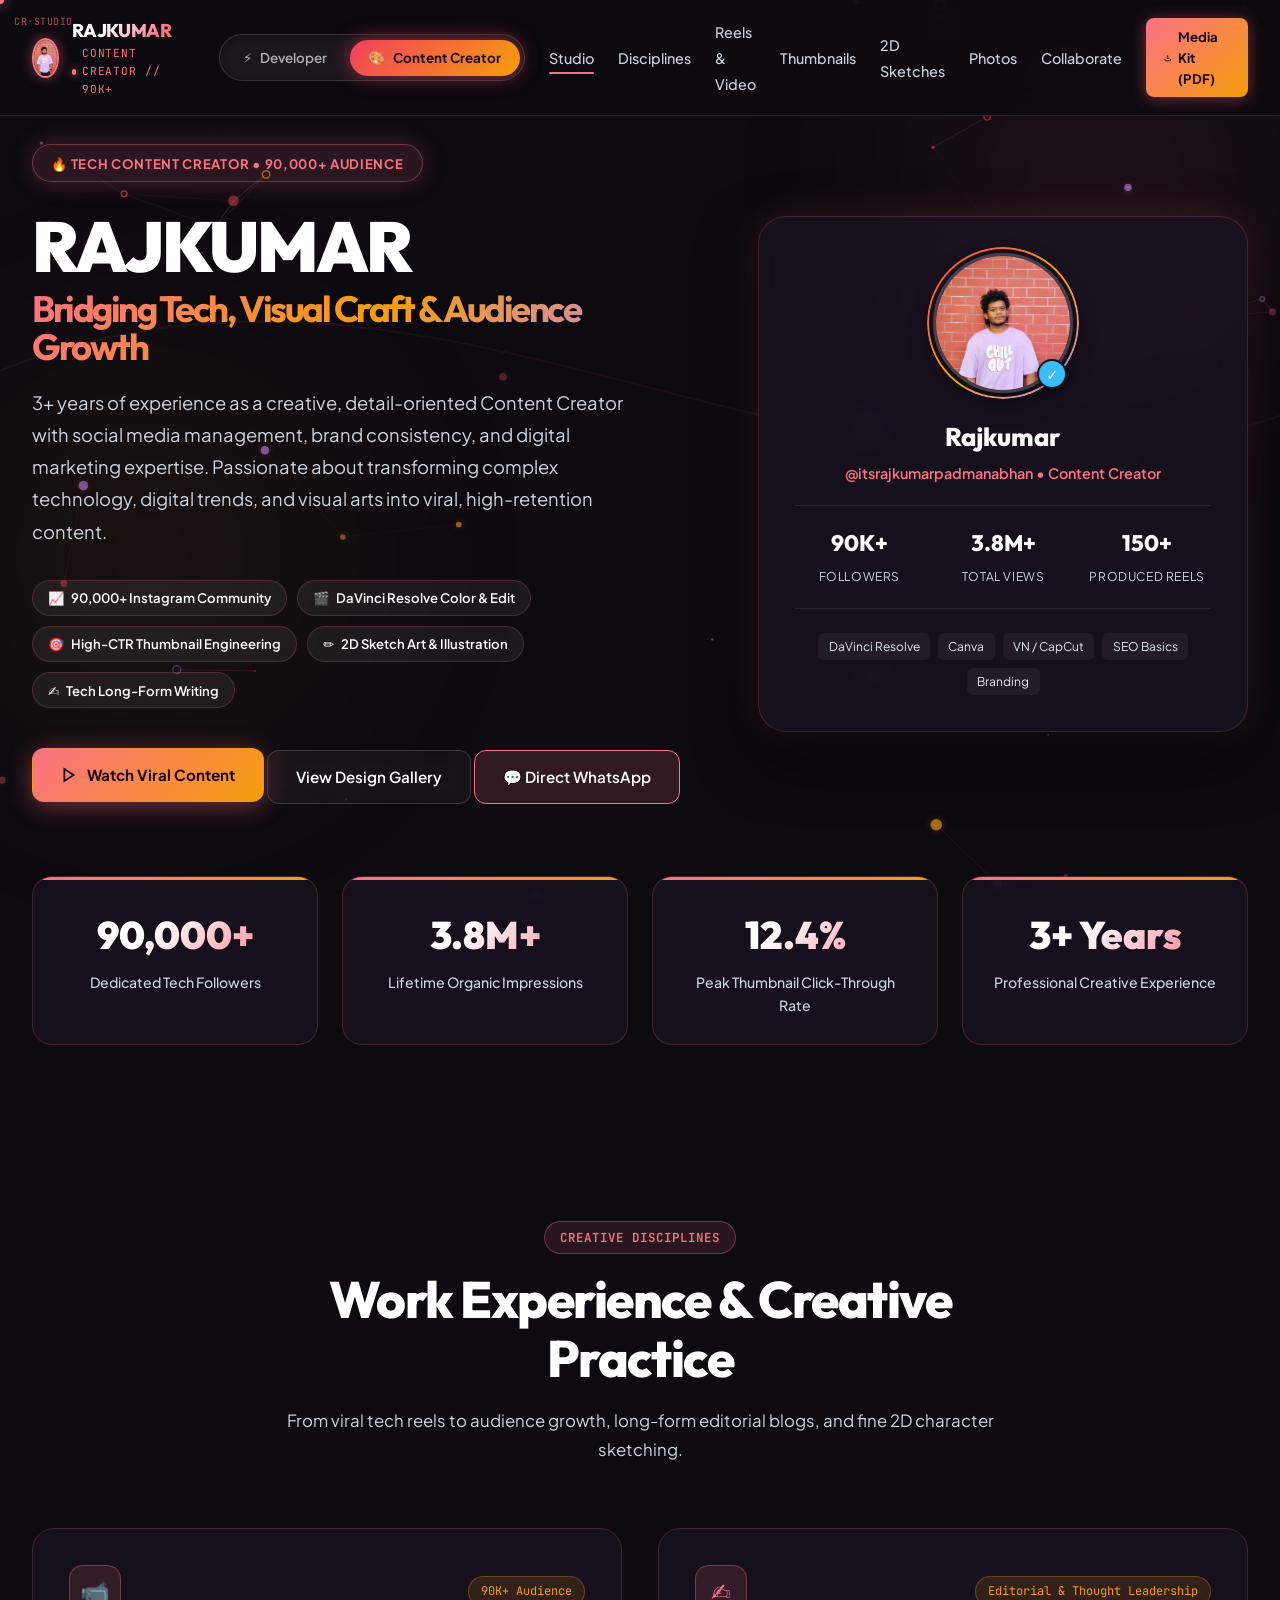
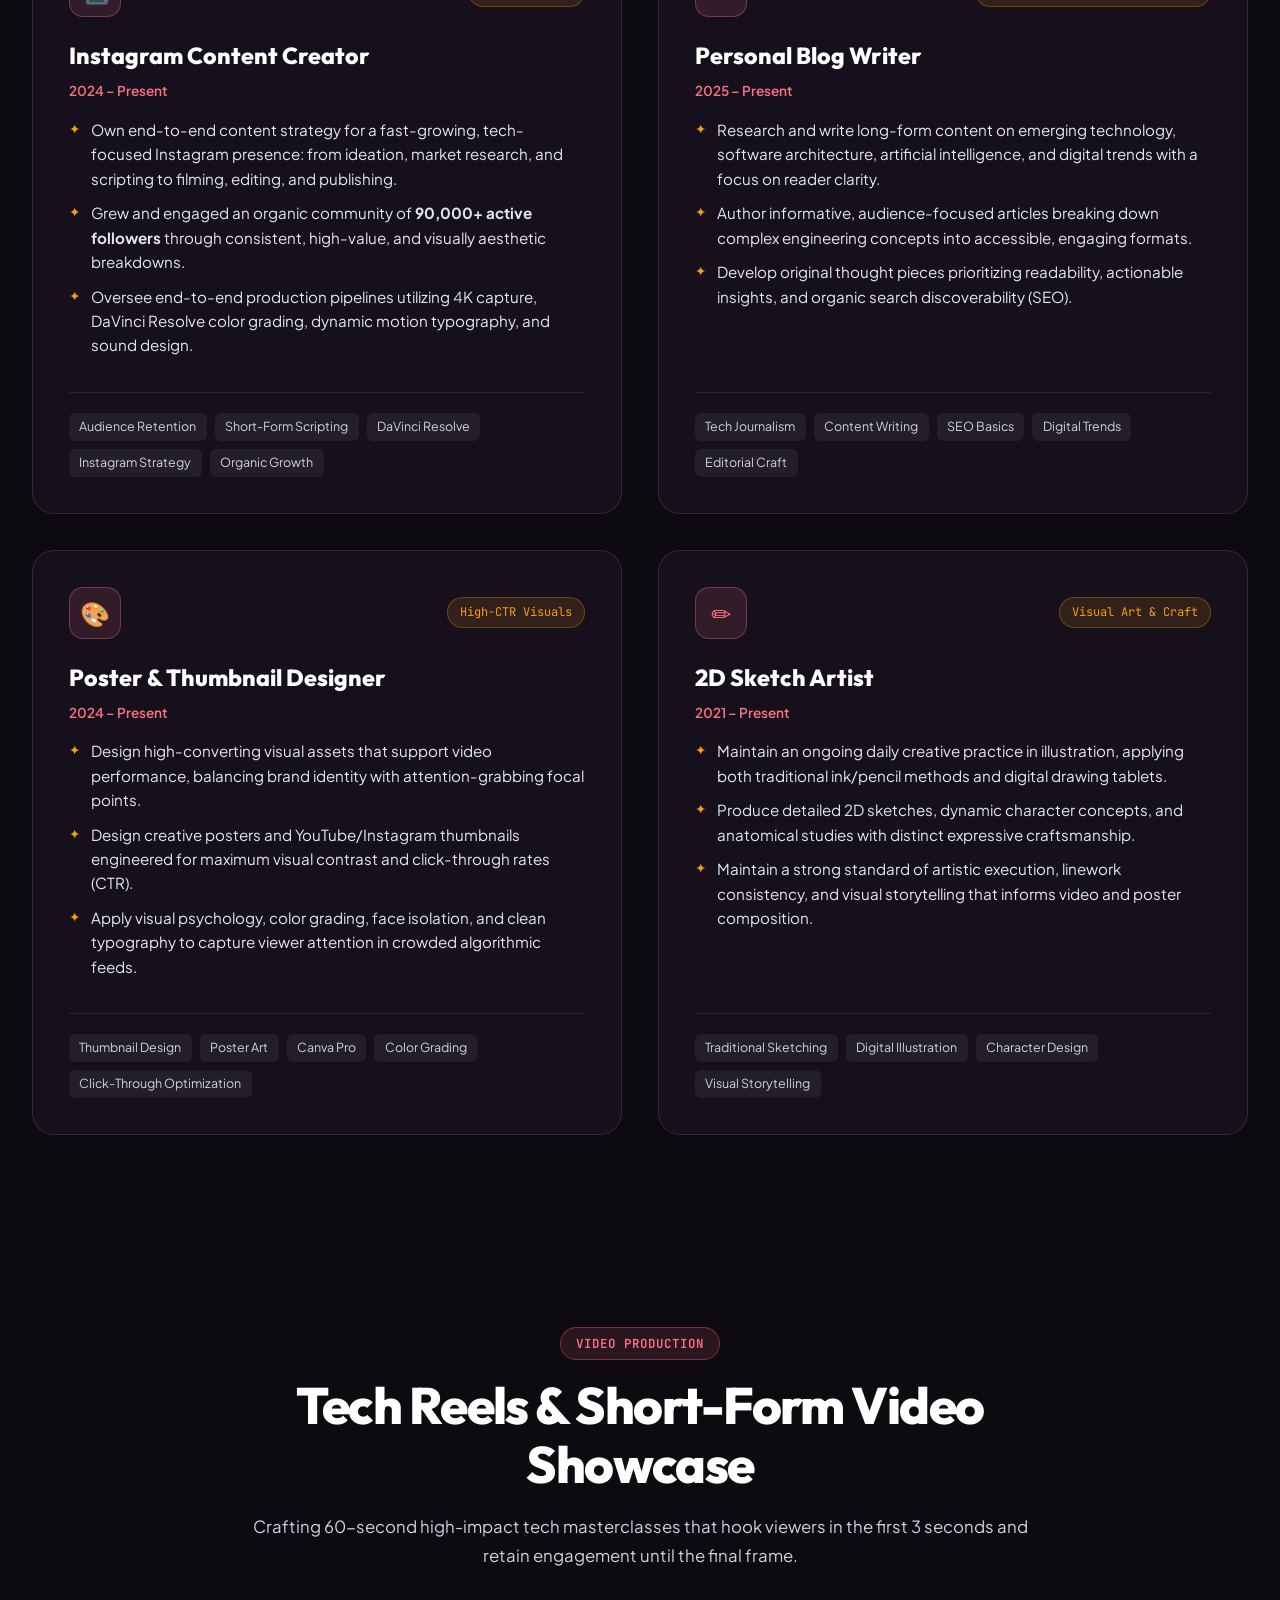
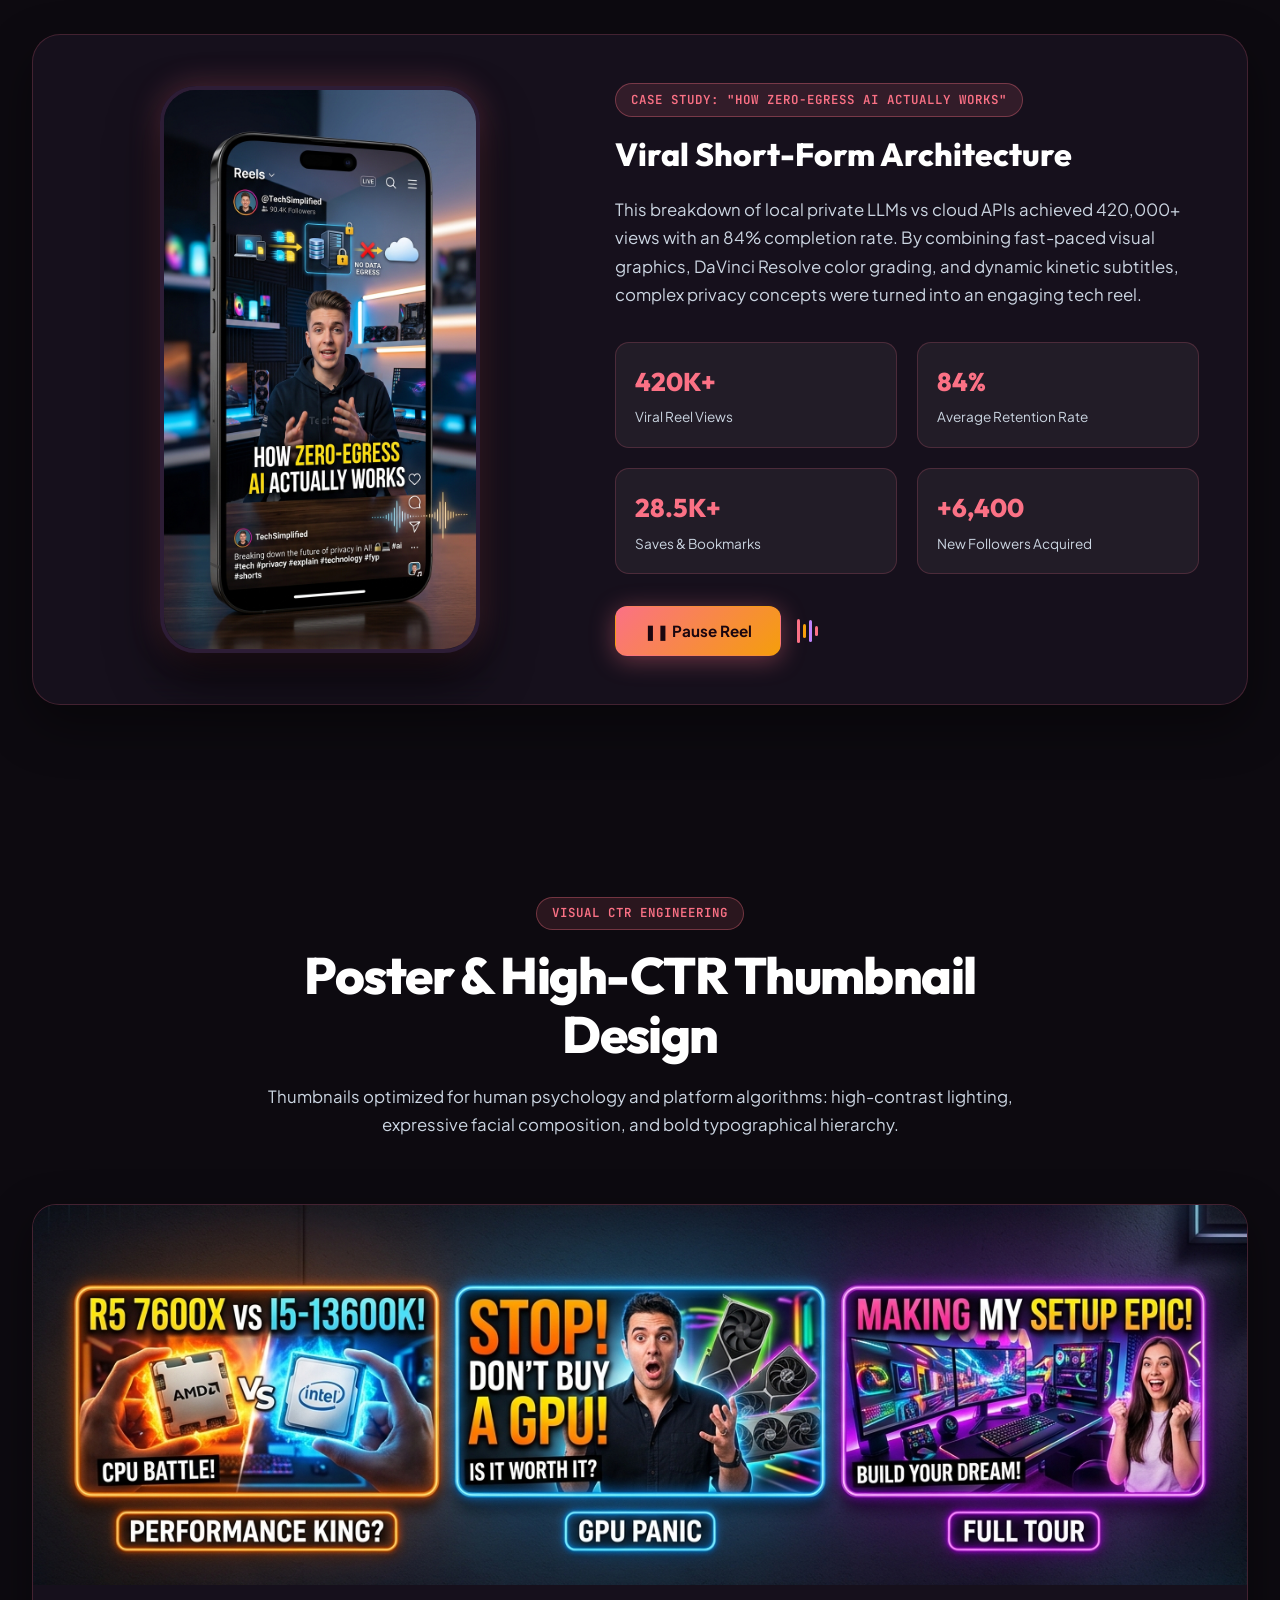
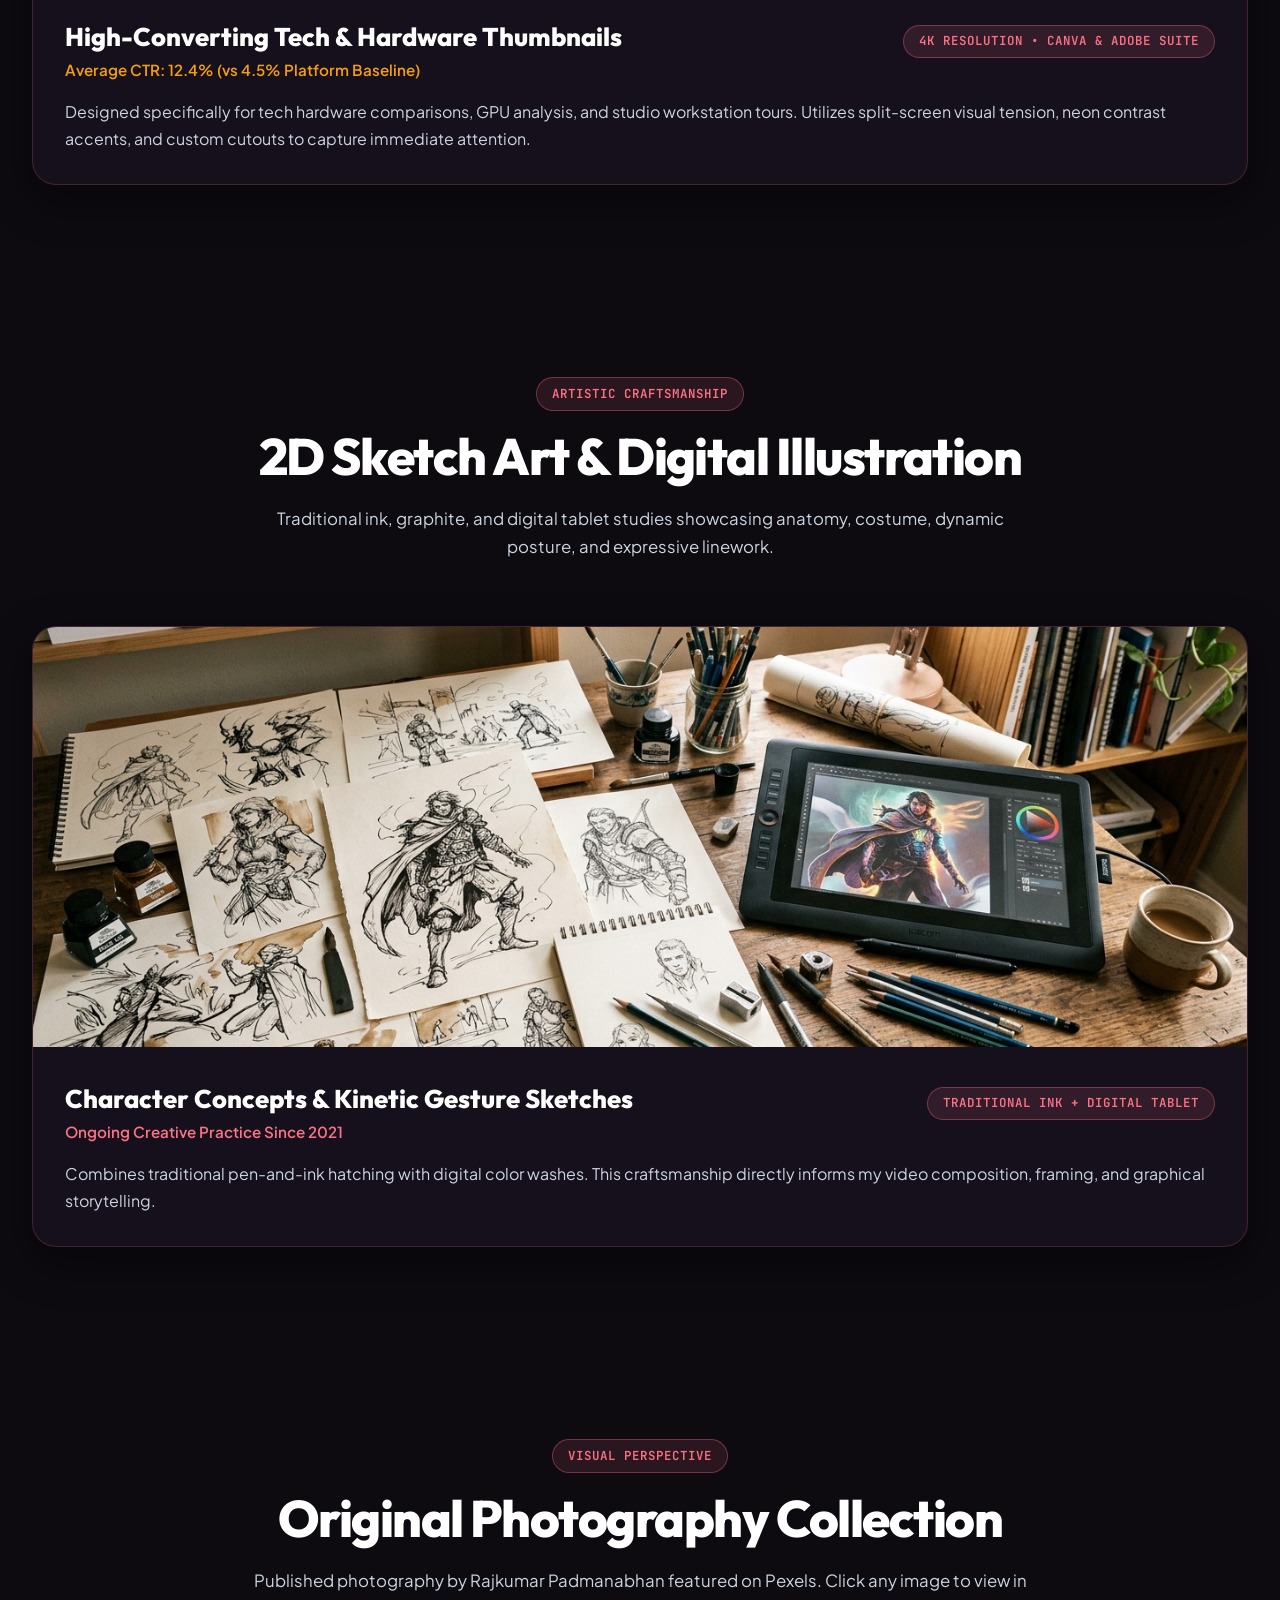
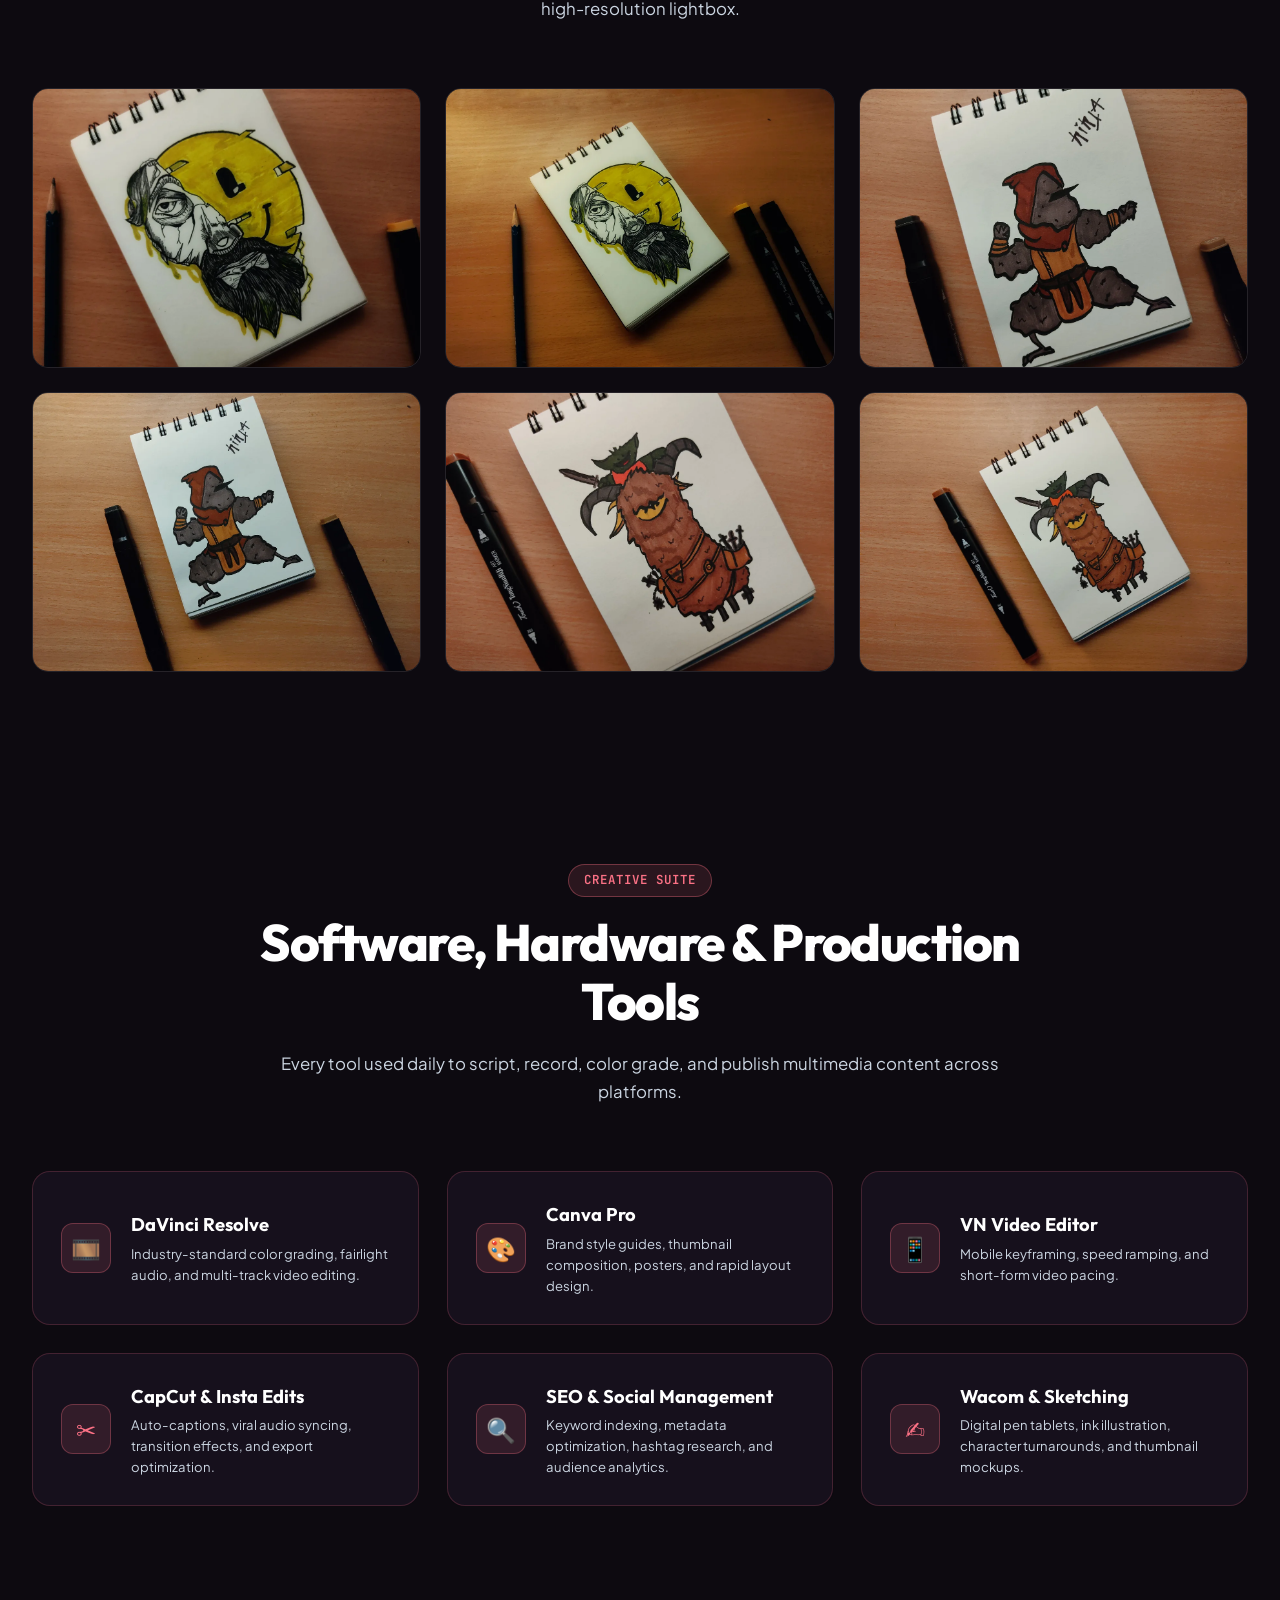
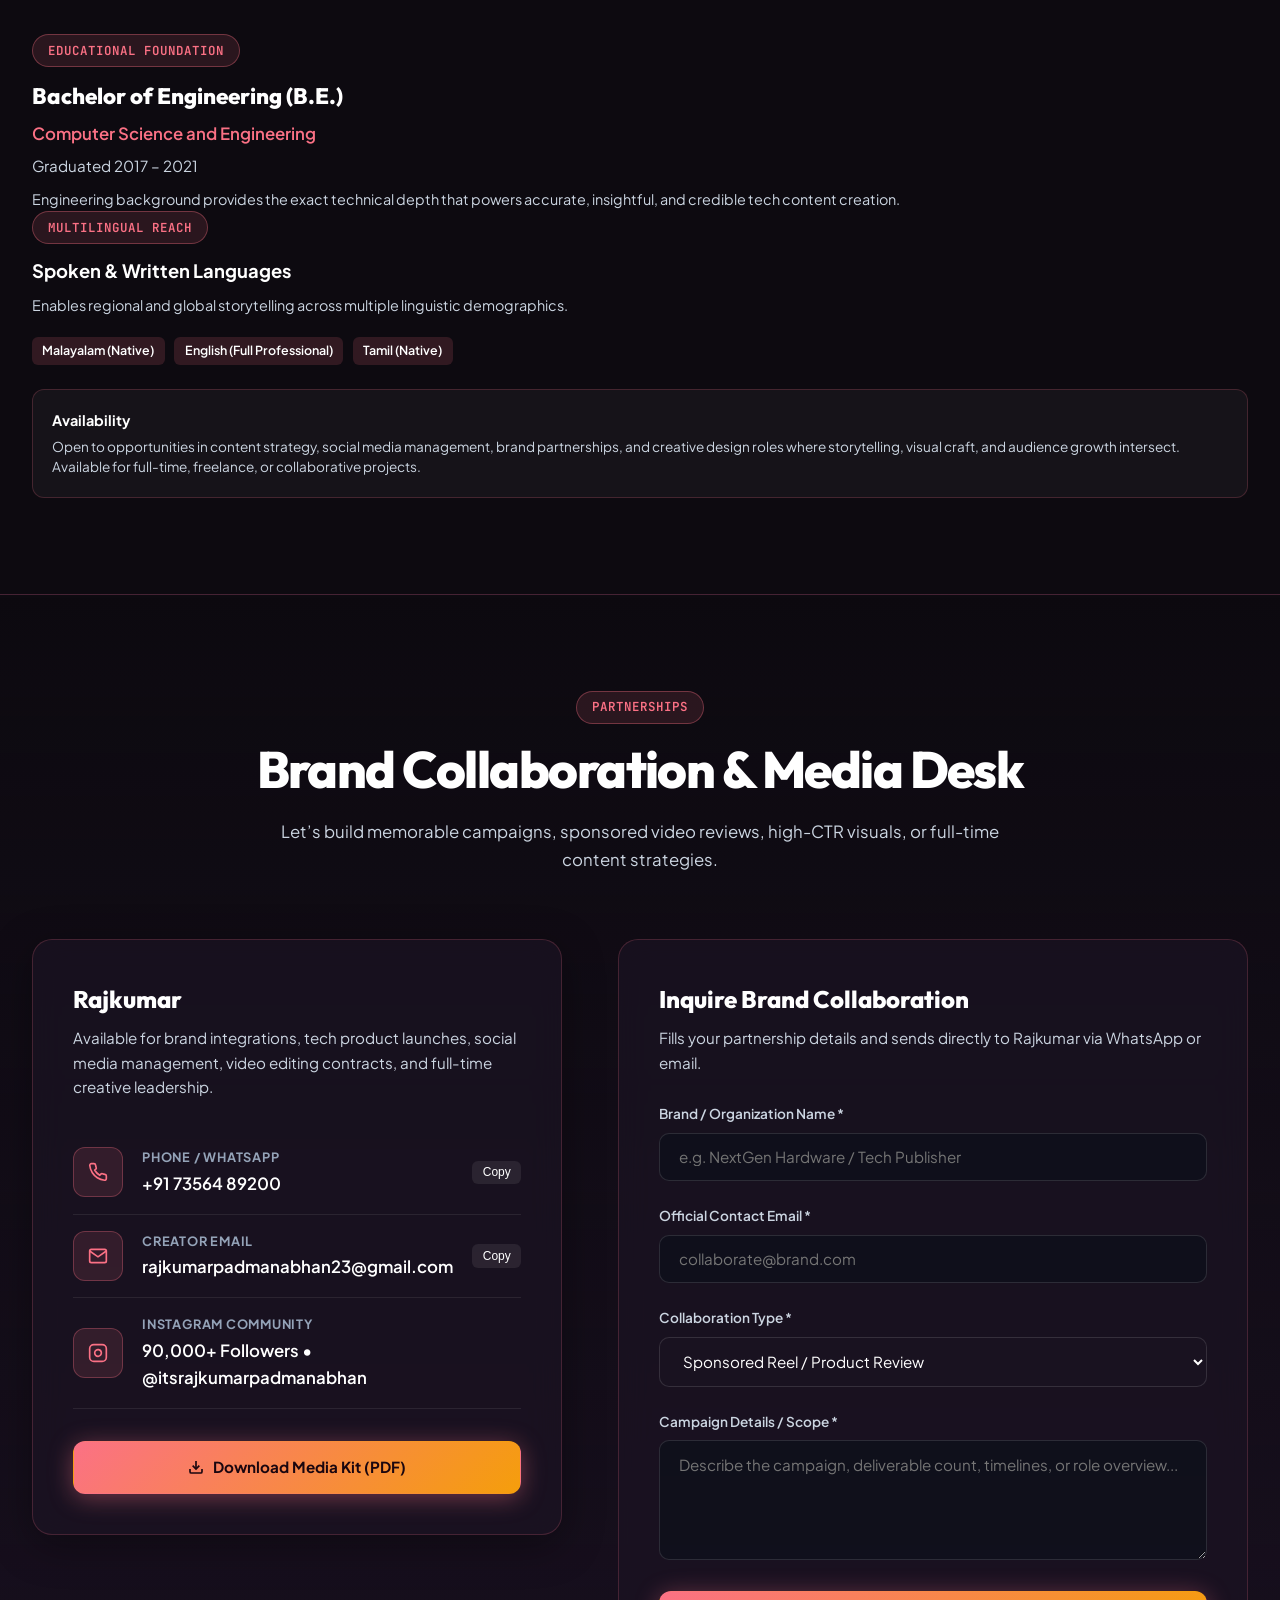
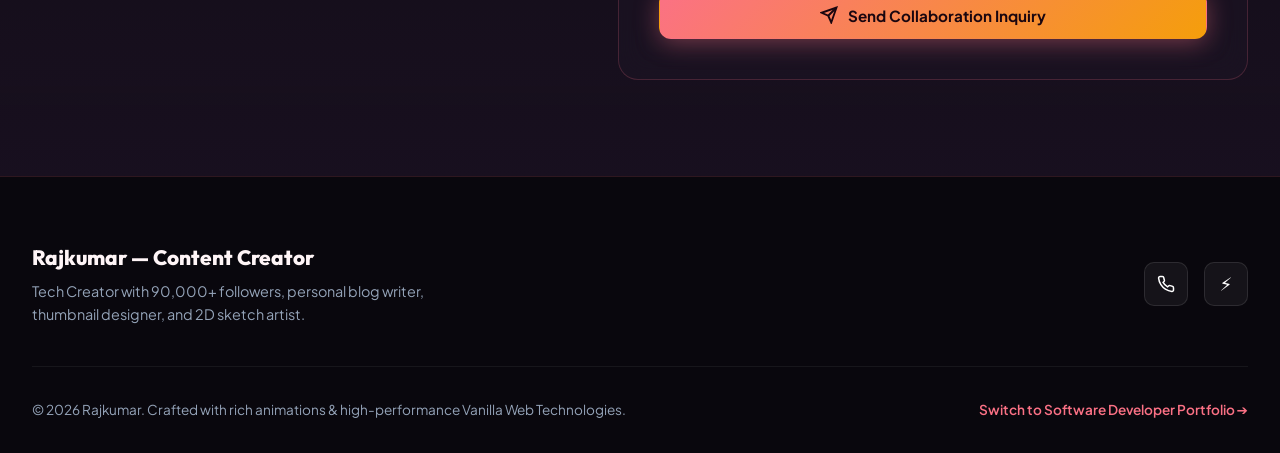
==== creator.html @ 2a5aac8f "feat: complete interactive dual-persona portfolio website for Rajkumar (Software Developer & Content" ====
<!DOCTYPE html>
<html lang="en">
<head>
  <meta charset="UTF-8" />
  <meta name="viewport" content="width=device-width, initial-scale=1.0" />
  <title>Rajkumar — Content Creator | Tech Storytelling, 90K+ Instagram & Visual Design</title>
  <meta name="description" content="Portfolio of Rajkumar — 90,000+ Tech Instagram Creator, Personal Blog Writer, Poster & High-CTR Thumbnail Designer, and 2D Sketch Artist. DaVinci Resolve video editor." />
  <meta name="theme-color" content="#0d0a10" />

  <!-- Preconnect to Google Fonts -->
  <link rel="preconnect" href="https://fonts.googleapis.com" />
  <link rel="preconnect" href="https://fonts.gstatic.com" crossorigin />

  <!-- Stylesheets -->
  <link rel="stylesheet" href="css/common.css" />
  <link rel="stylesheet" href="css/creator.css" />
</head>
<body class="creator-theme">

  <!-- Interconnected Fluid Spline Universe Canvas -->
  <div class="canvas-bg-container">
    <canvas id="creator-fluid-canvas"></canvas>
  </div>
  <div class="ambient-glow ambient-glow-1"></div>
  <div class="ambient-glow ambient-glow-2"></div>

  <!-- Custom Pointer (Fluid Aperture & Pastel Particle Trail) -->
  <div class="custom-cursor-dot"></div>
  <div class="custom-cursor-follower"></div>
  <div class="custom-cursor-crosshair">CR·STUDIO</div>

  <!-- Global Top Navigation -->
  <header class="site-nav">
    <div class="nav-container">
      <a href="index.html" class="nav-brand" title="Return to Portal">
        <div class="brand-avatar">
          <img src="assets/images/rajkumar_avatar.jpg" alt="Rajkumar Content Creator" />
        </div>
        <div class="brand-info">
          <span class="brand-name">RAJKUMAR</span>
          <span class="brand-tag">CONTENT CREATOR // 90K+</span>
        </div>
      </a>

      <!-- Persona Switcher -->
      <nav class="persona-switcher" aria-label="Switch Persona">
        <a href="developer.html" class="persona-btn dev-btn" title="Switch to Software Developer Portfolio">
          <span>⚡</span> <span>Developer</span>
        </a>
        <a href="creator.html" class="persona-btn active creator-btn" title="Currently viewing Content Creator">
          <span>🎨</span> <span>Content Creator</span>
        </a>
      </nav>

      <!-- Nav Links -->
      <ul class="nav-menu">
        <li><a href="#hero" class="nav-link active">Studio</a></li>
        <li><a href="#experience" class="nav-link">Disciplines</a></li>
        <li><a href="#reels" class="nav-link">Reels & Video</a></li>
        <li><a href="#thumbnails" class="nav-link">Thumbnails</a></li>
        <li><a href="#art" class="nav-link">2D Sketches</a></li>
        <li><a href="#photography" class="nav-link">Photos</a></li>
        <li><a href="#contact" class="nav-link">Collaborate</a></li>
      </ul>

      <!-- Nav Actions -->
      <div class="nav-actions">
        <a href="assets/resumes/Rajkumar_Content Creator.pdf" download="Rajkumar_Content_Creator_CV.pdf" class="btn-nav-cta" target="_blank">
          <svg width="14" height="14" viewBox="0 0 24 24" fill="none" stroke="currentColor" stroke-width="2.5"><path d="M21 15v4a2 2 0 0 1-2 2H5a2 2 0 0 1-2-2v-4"/><polyline points="7 10 12 15 17 10"/><line x1="12" y1="15" x2="12" y2="3"/></svg>
          <span>Media Kit (PDF)</span>
        </a>
      </div>
    </div>
  </header>

  <main>
    <!-- CREATOR HERO SECTION -->
    <section class="creator-hero" id="hero">
      <div class="creator-hero-grid">
        <div class="creator-hero-content">
          <div class="creator-status-badge">
            <span>🔥 TECH CONTENT CREATOR • 90,000+ AUDIENCE</span>
          </div>

          <h1>
            RAJKUMAR
            <span class="gradient-text">Bridging Tech, Visual Craft & Audience Growth</span>
          </h1>

          <p class="creator-lead">
            3+ years of experience as a creative, detail-oriented Content Creator with social media management, brand consistency, and digital marketing expertise. Passionate about transforming complex technology, digital trends, and visual arts into viral, high-retention content.
          </p>

          <div class="creator-pill-group">
            <span class="creator-pill"><span>📈</span> 90,000+ Instagram Community</span>
            <span class="creator-pill"><span>🎬</span> DaVinci Resolve Color & Edit</span>
            <span class="creator-pill"><span>🎯</span> High-CTR Thumbnail Engineering</span>
            <span class="creator-pill"><span>✏️</span> 2D Sketch Art & Illustration</span>
            <span class="creator-pill"><span>✍️</span> Tech Long-Form Writing</span>
          </div>

          <div class="dev-hero-cta">
            <a href="#reels" class="btn btn-primary">
              <svg width="16" height="16" viewBox="0 0 24 24" fill="none" stroke="currentColor" stroke-width="2.5"><polygon points="5 3 19 12 5 21 5 3"/></svg>
              <span>Watch Viral Content</span>
            </a>
            <a href="#thumbnails" class="btn btn-outline">
              <span>View Design Gallery</span>
            </a>
            <a href="https://wa.me/917356489200?text=Hi%20Rajkumar,%20I%20reviewed%20your%20Content%20Creator%20portfolio%20and%20would%20love%20to%20discuss%20a%20collaboration." target="_blank" class="btn" style="background:rgba(251,113,133,0.15); border:1px solid var(--creator-primary); color:#fff;">
              <span>💬 Direct WhatsApp</span>
            </a>
          </div>
        </div>

        <!-- Creator Profile Studio Card -->
        <div class="creator-studio-card">
          <div class="profile-avatar-frame">
            <div class="avatar-story-ring"></div>
            <img src="assets/images/rajkumar_avatar.jpg" alt="Rajkumar" class="profile-avatar-img" />
            <div class="verified-badge" title="Verified Tech Creator">✓</div>
          </div>

          <h3 class="creator-studio-name">Rajkumar</h3>
          <p class="creator-handle">@itsrajkumarpadmanabhan • Content Creator</p>

          <div class="studio-stats-row">
            <div class="studio-stat-col">
              <h3>90K+</h3>
              <span>Followers</span>
            </div>
            <div class="studio-stat-col">
              <h3>3.8M+</h3>
              <span>Total Views</span>
            </div>
            <div class="studio-stat-col">
              <h3>150+</h3>
              <span>Produced Reels</span>
            </div>
          </div>

          <div class="studio-tags-row">
            <span class="studio-badge">DaVinci Resolve</span>
            <span class="studio-badge">Canva</span>
            <span class="studio-badge">VN / CapCut</span>
            <span class="studio-badge">SEO Basics</span>
            <span class="studio-badge">Branding</span>
          </div>
        </div>
      </div>
    </section>

    <!-- CREATOR AUDIENCE METRICS STRIP -->
    <div class="creator-metrics-strip">
      <div class="creator-metric-box">
        <div class="creator-metric-num">90,000+</div>
        <div class="creator-metric-sub">Dedicated Tech Followers</div>
      </div>
      <div class="creator-metric-box">
        <div class="creator-metric-num">3.8M+</div>
        <div class="creator-metric-sub">Lifetime Organic Impressions</div>
      </div>
      <div class="creator-metric-box">
        <div class="creator-metric-num">12.4%</div>
        <div class="creator-metric-sub">Peak Thumbnail Click-Through Rate</div>
      </div>
      <div class="creator-metric-box">
        <div class="creator-metric-num">3+ Years</div>
        <div class="creator-metric-sub">Professional Creative Experience</div>
      </div>
    </div>

    <!-- 4 CREATIVE PILLARS & WORK EXPERIENCE -->
    <section class="section-container" id="experience">
      <div class="section-header">
        <span class="section-badge">Creative Disciplines</span>
        <h2 class="section-title">Work Experience & Creative Practice</h2>
        <p class="section-subtitle">
          From viral tech reels to audience growth, long-form editorial blogs, and fine 2D character sketching.
        </p>
      </div>

      <div class="creator-pillars-grid">

        <!-- Pillar 1: Instagram Content Creator -->
        <div class="pillar-card">
          <div class="pillar-header">
            <div class="pillar-icon">📹</div>
            <span class="pillar-badge">90K+ Audience</span>
          </div>
          <h3 class="pillar-title">Instagram Content Creator</h3>
          <p class="pillar-date">2024 – Present</p>
          <ul class="pillar-desc-list">
            <li>Own end-to-end content strategy for a fast-growing, tech-focused Instagram presence: from ideation, market research, and scripting to filming, editing, and publishing.</li>
            <li>Grew and engaged an organic community of <strong>90,000+ active followers</strong> through consistent, high-value, and visually aesthetic breakdowns.</li>
            <li>Oversee end-to-end production pipelines utilizing 4K capture, DaVinci Resolve color grading, dynamic motion typography, and sound design.</li>
          </ul>
          <div class="pillar-tags">
            <span class="pillar-tag">Audience Retention</span>
            <span class="pillar-tag">Short-Form Scripting</span>
            <span class="pillar-tag">DaVinci Resolve</span>
            <span class="pillar-tag">Instagram Strategy</span>
            <span class="pillar-tag">Organic Growth</span>
          </div>
        </div>

        <!-- Pillar 2: Personal Blog Writer -->
        <div class="pillar-card">
          <div class="pillar-header">
            <div class="pillar-icon">✍️</div>
            <span class="pillar-badge">Editorial & Thought Leadership</span>
          </div>
          <h3 class="pillar-title">Personal Blog Writer</h3>
          <p class="pillar-date">2025 – Present</p>
          <ul class="pillar-desc-list">
            <li>Research and write long-form content on emerging technology, software architecture, artificial intelligence, and digital trends with a focus on reader clarity.</li>
            <li>Author informative, audience-focused articles breaking down complex engineering concepts into accessible, engaging formats.</li>
            <li>Develop original thought pieces prioritizing readability, actionable insights, and organic search discoverability (SEO).</li>
          </ul>
          <div class="pillar-tags">
            <span class="pillar-tag">Tech Journalism</span>
            <span class="pillar-tag">Content Writing</span>
            <span class="pillar-tag">SEO Basics</span>
            <span class="pillar-tag">Digital Trends</span>
            <span class="pillar-tag">Editorial Craft</span>
          </div>
        </div>

        <!-- Pillar 3: Poster & Thumbnail Designer -->
        <div class="pillar-card">
          <div class="pillar-header">
            <div class="pillar-icon">🎨</div>
            <span class="pillar-badge">High-CTR Visuals</span>
          </div>
          <h3 class="pillar-title">Poster & Thumbnail Designer</h3>
          <p class="pillar-date">2024 – Present</p>
          <ul class="pillar-desc-list">
            <li>Design high-converting visual assets that support video performance, balancing brand identity with attention-grabbing focal points.</li>
            <li>Design creative posters and YouTube/Instagram thumbnails engineered for maximum visual contrast and click-through rates (CTR).</li>
            <li>Apply visual psychology, color grading, face isolation, and clean typography to capture viewer attention in crowded algorithmic feeds.</li>
          </ul>
          <div class="pillar-tags">
            <span class="pillar-tag">Thumbnail Design</span>
            <span class="pillar-tag">Poster Art</span>
            <span class="pillar-tag">Canva Pro</span>
            <span class="pillar-tag">Color Grading</span>
            <span class="pillar-tag">Click-Through Optimization</span>
          </div>
        </div>

        <!-- Pillar 4: 2D Sketch Artist -->
        <div class="pillar-card">
          <div class="pillar-header">
            <div class="pillar-icon">✏️</div>
            <span class="pillar-badge">Visual Art & Craft</span>
          </div>
          <h3 class="pillar-title">2D Sketch Artist</h3>
          <p class="pillar-date">2021 – Present</p>
          <ul class="pillar-desc-list">
            <li>Maintain an ongoing daily creative practice in illustration, applying both traditional ink/pencil methods and digital drawing tablets.</li>
            <li>Produce detailed 2D sketches, dynamic character concepts, and anatomical studies with distinct expressive craftsmanship.</li>
            <li>Maintain a strong standard of artistic execution, linework consistency, and visual storytelling that informs video and poster composition.</li>
          </ul>
          <div class="pillar-tags">
            <span class="pillar-tag">Traditional Sketching</span>
            <span class="pillar-tag">Digital Illustration</span>
            <span class="pillar-tag">Character Design</span>
            <span class="pillar-tag">Visual Storytelling</span>
          </div>
        </div>

      </div>
    </section>

    <!-- SHOWCASE 1: VIRAL TECH REELS & VIDEO PRODUCTION -->
    <section class="section-container" id="reels">
      <div class="section-header">
        <span class="section-badge">Video Production</span>
        <h2 class="section-title">Tech Reels & Short-Form Video Showcase</h2>
        <p class="section-subtitle">
          Crafting 60-second high-impact tech masterclasses that hook viewers in the first 3 seconds and retain engagement until the final frame.
        </p>
      </div>

      <div class="reels-showcase-container">
        <!-- Interactive Smartphone Mockup -->
        <div class="phone-mockup-frame">
          <img src="assets/creator/creator_reel.jpg" alt="Rajkumar Tech Reel Mockup" />
        </div>

        <!-- Reel Telemetry & Performance Info -->
        <div class="reels-info-content">
          <span class="section-badge" style="margin-bottom:0.75rem;">Case Study: "How Zero-Egress AI Actually Works"</span>
          <h3>Viral Short-Form Architecture</h3>
          <p style="color:var(--creator-text-muted); line-height:1.7; font-size:1.05rem;">
            This breakdown of local private LLMs vs cloud APIs achieved 420,000+ views with an 84% completion rate. By combining fast-paced visual graphics, DaVinci Resolve color grading, and dynamic kinetic subtitles, complex privacy concepts were turned into an engaging tech reel.
          </p>

          <div class="reels-metrics-grid">
            <div class="reel-metric-pill">
              <h4>420K+</h4>
              <p>Viral Reel Views</p>
            </div>
            <div class="reel-metric-pill">
              <h4>84%</h4>
              <p>Average Retention Rate</p>
            </div>
            <div class="reel-metric-pill">
              <h4>28.5K+</h4>
              <p>Saves & Bookmarks</p>
            </div>
            <div class="reel-metric-pill">
              <h4>+6,400</h4>
              <p>New Followers Acquired</p>
            </div>
          </div>

          <div style="display:flex; gap:1rem; align-items:center;">
            <button class="btn btn-primary" id="reel-play-toggle">
              <span>❚❚ Pause Reel</span>
            </button>
            <div id="reel-sound-waves" style="display:flex; align-items:center; gap:3px; height:24px;">
              <span style="width:3px; height:100%; background:var(--creator-primary); border-radius:2px; animation:soundWave 0.8s ease-in-out infinite alternate;"></span>
              <span style="width:3px; height:60%; background:var(--creator-secondary); border-radius:2px; animation:soundWave 1.1s ease-in-out infinite alternate;"></span>
              <span style="width:3px; height:90%; background:var(--creator-purple); border-radius:2px; animation:soundWave 0.7s ease-in-out infinite alternate;"></span>
              <span style="width:3px; height:40%; background:var(--creator-primary); border-radius:2px; animation:soundWave 0.9s ease-in-out infinite alternate;"></span>
            </div>
          </div>
        </div>
      </div>
    </section>

    <!-- SHOWCASE 2: POSTER & HIGH-CTR THUMBNAIL DESIGN -->
    <section class="section-container" id="thumbnails">
      <div class="section-header">
        <span class="section-badge">Visual CTR Engineering</span>
        <h2 class="section-title">Poster & High-CTR Thumbnail Design</h2>
        <p class="section-subtitle">
          Thumbnails optimized for human psychology and platform algorithms: high-contrast lighting, expressive facial composition, and bold typographical hierarchy.
        </p>
      </div>

      <div class="thumb-gallery-card">
        <div class="thumb-image-wrap">
          <img src="assets/creator/thumbnail_showcase.jpg" alt="YouTube & Tech Thumbnail Design Suite" />
        </div>
        <div class="thumb-info">
          <div style="display:flex; justify-content:space-between; align-items:center; flex-wrap:wrap; gap:1rem; margin-bottom:1rem;">
            <div>
              <h3 style="font-family:var(--font-heading); font-size:1.6rem; color:#fff; font-weight:800;">
                High-Converting Tech & Hardware Thumbnails
              </h3>
              <p style="color:var(--creator-secondary); font-weight:600; font-size:0.95rem;">
                Average CTR: 12.4% (vs 4.5% Platform Baseline)
              </p>
            </div>
            <span class="section-badge">4K Resolution • Canva & Adobe Suite</span>
          </div>
          <p style="color:var(--creator-text-muted); line-height:1.7;">
            Designed specifically for tech hardware comparisons, GPU analysis, and studio workstation tours. Utilizes split-screen visual tension, neon contrast accents, and custom cutouts to capture immediate attention.
          </p>
        </div>
      </div>
    </section>

    <!-- SHOWCASE 3: 2D SKETCH ART & DIGITAL ILLUSTRATION -->
    <section class="section-container" id="art">
      <div class="section-header">
        <span class="section-badge">Artistic Craftsmanship</span>
        <h2 class="section-title">2D Sketch Art & Digital Illustration</h2>
        <p class="section-subtitle">
          Traditional ink, graphite, and digital tablet studies showcasing anatomy, costume, dynamic posture, and expressive linework.
        </p>
      </div>

      <div class="art-showcase-card">
        <div class="art-image-wrap">
          <img src="assets/creator/sketch_showcase.jpg" alt="2D Sketch Art and Digital Illustration Studio Desk" />
        </div>
        <div class="thumb-info">
          <div style="display:flex; justify-content:space-between; align-items:center; flex-wrap:wrap; gap:1rem; margin-bottom:1rem;">
            <div>
              <h3 style="font-family:var(--font-heading); font-size:1.6rem; color:#fff; font-weight:800;">
                Character Concepts & Kinetic Gesture Sketches
              </h3>
              <p style="color:var(--creator-primary); font-weight:600; font-size:0.95rem;">
                Ongoing Creative Practice Since 2021
              </p>
            </div>
            <span class="section-badge">Traditional Ink + Digital Tablet</span>
          </div>
          <p style="color:var(--creator-text-muted); line-height:1.7;">
            Combines traditional pen-and-ink hatching with digital color washes. This craftsmanship directly informs my video composition, framing, and graphical storytelling.
          </p>
        </div>
      </div>
    </section>

    <!-- SHOWCASE 4: ORIGINAL PHOTOGRAPHY COLLECTION (PEXELS PORTFOLIO) -->
    <section class="section-container" id="photography">
      <div class="section-header">
        <span class="section-badge">Visual Perspective</span>
        <h2 class="section-title">Original Photography Collection</h2>
        <p class="section-subtitle">
          Published photography by Rajkumar Padmanabhan featured on Pexels. Click any image to view in high-resolution lightbox.
        </p>
      </div>

      <div class="photo-masonry">
        <div class="photo-item">
          <img src="assets/creator/optimized/pexels-r-rajkumar-padmanabhan-1342414039-27162808.webp" alt="Rajkumar Padmanabhan Photography #1" loading="lazy" />
          <div class="photo-overlay">
            <span class="photo-caption">Cinematic Atmosphere • Rajkumar P.</span>
          </div>
        </div>

        <div class="photo-item">
          <img src="assets/creator/optimized/pexels-r-rajkumar-padmanabhan-1342414039-27162810.webp" alt="Rajkumar Padmanabhan Photography #2" loading="lazy" />
          <div class="photo-overlay">
            <span class="photo-caption">Visual Geometry & Contrast • Rajkumar P.</span>
          </div>
        </div>

        <div class="photo-item">
          <img src="assets/creator/optimized/pexels-r-rajkumar-padmanabhan-1342414039-27180021.webp" alt="Rajkumar Padmanabhan Photography #3" loading="lazy" />
          <div class="photo-overlay">
            <span class="photo-caption">Natural Textures & Tone • Rajkumar P.</span>
          </div>
        </div>

        <div class="photo-item">
          <img src="assets/creator/optimized/pexels-r-rajkumar-padmanabhan-1342414039-27180022.webp" alt="Rajkumar Padmanabhan Photography #4" loading="lazy" />
          <div class="photo-overlay">
            <span class="photo-caption">Environmental Storytelling • Rajkumar P.</span>
          </div>
        </div>

        <div class="photo-item">
          <img src="assets/creator/optimized/pexels-r-rajkumar-padmanabhan-1342414039-27258899.webp" alt="Rajkumar Padmanabhan Photography #5" loading="lazy" />
          <div class="photo-overlay">
            <span class="photo-caption">Golden Hour Palette • Rajkumar P.</span>
          </div>
        </div>

        <div class="photo-item">
          <img src="assets/creator/optimized/pexels-r-rajkumar-padmanabhan-1342414039-27258900.webp" alt="Rajkumar Padmanabhan Photography #6" loading="lazy" />
          <div class="photo-overlay">
            <span class="photo-caption">Architectural & Ambient Details • Rajkumar P.</span>
          </div>
        </div>
      </div>
    </section>

    <!-- TOOLS & CREATIVE ARSENAL -->
    <section class="section-container" id="tools">
      <div class="section-header">
        <span class="section-badge">Creative Suite</span>
        <h2 class="section-title">Software, Hardware & Production Tools</h2>
        <p class="section-subtitle">
          Every tool used daily to script, record, color grade, and publish multimedia content across platforms.
        </p>
      </div>

      <div class="tools-showcase-grid">

        <div class="tool-card">
          <div class="tool-icon-box">🎞️</div>
          <div class="tool-info">
            <h4>DaVinci Resolve</h4>
            <p>Industry-standard color grading, fairlight audio, and multi-track video editing.</p>
          </div>
        </div>

        <div class="tool-card">
          <div class="tool-icon-box">🎨</div>
          <div class="tool-info">
            <h4>Canva Pro</h4>
            <p>Brand style guides, thumbnail composition, posters, and rapid layout design.</p>
          </div>
        </div>

        <div class="tool-card">
          <div class="tool-icon-box">📱</div>
          <div class="tool-info">
            <h4>VN Video Editor</h4>
            <p>Mobile keyframing, speed ramping, and short-form video pacing.</p>
          </div>
        </div>

        <div class="tool-card">
          <div class="tool-icon-box">✂️</div>
          <div class="tool-info">
            <h4>CapCut & Insta Edits</h4>
            <p>Auto-captions, viral audio syncing, transition effects, and export optimization.</p>
          </div>
        </div>

        <div class="tool-card">
          <div class="tool-icon-box">🔍</div>
          <div class="tool-info">
            <h4>SEO & Social Management</h4>
            <p>Keyword indexing, metadata optimization, hashtag research, and audience analytics.</p>
          </div>
        </div>

        <div class="tool-card">
          <div class="tool-icon-box">✍️</div>
          <div class="tool-info">
            <h4>Wacom & Sketching</h4>
            <p>Digital pen tablets, ink illustration, character turnarounds, and thumbnail mockups.</p>
          </div>
        </div>

      </div>
    </section>

    <!-- EDUCATION, LANGUAGES & DETAILS -->
    <section class="section-container" style="padding-top: 2rem;">
      <div class="edu-grid">

        <!-- Education Card -->
        <div class="edu-card" style="border-color:var(--creator-border);">
          <span class="section-badge" style="margin-bottom:0.75rem;">Educational Foundation</span>
          <h3 style="font-family:var(--font-heading); font-size:1.4rem; color:#fff; font-weight:800; margin-bottom:0.35rem;">
            Bachelor of Engineering (B.E.)
          </h3>
          <p style="color:var(--creator-primary); font-weight:600; font-size:1.05rem; margin-bottom:0.4rem;">
            Computer Science and Engineering
          </p>
          <p style="color:#cbd5e1; font-size:0.95rem; margin-bottom:0.6rem;">
            Graduated 2017 – 2021
          </p>
          <p style="color:var(--creator-text-muted); font-size:0.9rem; line-height:1.6;">
            Engineering background provides the exact technical depth that powers accurate, insightful, and credible tech content creation.
          </p>
        </div>

        <!-- Languages & Collaboration Card -->
        <div class="cert-card" style="border-color:var(--creator-border);">
          <span class="section-badge" style="margin-bottom:0.75rem;">Multilingual Reach</span>
          <h4 style="color:#fff; font-size:1.15rem; font-weight:700; margin-bottom:0.5rem;">Spoken & Written Languages</h4>
          <p style="color:var(--creator-text-muted); font-size:0.9rem; margin-bottom:1.25rem;">
            Enables regional and global storytelling across multiple linguistic demographics.
          </p>

          <div style="display:flex; gap:0.6rem; flex-wrap:wrap; margin-bottom:1.5rem;">
            <span class="pillar-tag" style="background:rgba(251,113,133,0.15); color:#fff; font-weight:600;">Malayalam (Native)</span>
            <span class="pillar-tag" style="background:rgba(251,113,133,0.15); color:#fff; font-weight:600;">English (Full Professional)</span>
            <span class="pillar-tag" style="background:rgba(251,113,133,0.15); color:#fff; font-weight:600;">Tamil (Native)</span>
          </div>

          <div style="background:rgba(255,255,255,0.04); border-radius:12px; padding:1.2rem; border:1px solid rgba(251,113,133,0.2);">
            <h5 style="color:#fff; font-size:0.9rem; margin-bottom:0.3rem;">Availability</h5>
            <p style="color:#cbd5e1; font-size:0.85rem; line-height:1.5;">
              Open to opportunities in content strategy, social media management, brand partnerships, and creative design roles where storytelling, visual craft, and audience growth intersect. Available for full-time, freelance, or collaborative projects.
            </p>
          </div>
        </div>

      </div>
    </section>

    <!-- CREATOR BRAND COLLABORATION & CONTACT DESK -->
    <section class="section-container contact-section" id="contact">
      <div class="section-header">
        <span class="section-badge">Partnerships</span>
        <h2 class="section-title">Brand Collaboration & Media Desk</h2>
        <p class="section-subtitle">
          Let’s build memorable campaigns, sponsored video reviews, high-CTR visuals, or full-time content strategies.
        </p>
      </div>

      <div class="contact-grid">

        <!-- Direct Contact Information -->
        <div class="contact-card-info">
          <h3 style="font-family:var(--font-heading); font-size:1.5rem; font-weight:800; color:#fff; margin-bottom:0.5rem;">
            Rajkumar
          </h3>
          <p style="color:var(--creator-text-muted); font-size:0.95rem; margin-bottom:2rem;">
            Available for brand integrations, tech product launches, social media management, video editing contracts, and full-time creative leadership.
          </p>

          <div class="contact-method">
            <div class="contact-icon-box">
              <svg width="20" height="20" viewBox="0 0 24 24" fill="none" stroke="currentColor" stroke-width="2"><path d="M22 16.92v3a2 2 0 0 1-2.18 2 19.79 19.79 0 0 1-8.63-3.07 19.5 19.5 0 0 1-6-6 19.79 19.79 0 0 1-3.07-8.67A2 2 0 0 1 4.11 2h3a2 2 0 0 1 2 1.72 12.84 12.84 0 0 0 .7 2.81 2 2 0 0 1-.45 2.11L8.09 9.91a16 16 0 0 0 6 6l1.27-1.27a2 2 0 0 1 2.11-.45 12.84 12.84 0 0 0 2.81.7A2 2 0 0 1 22 16.92z"/></svg>
            </div>
            <div class="contact-meta">
              <h4>Phone / WhatsApp</h4>
              <a href="tel:+917356489200">+91 73564 89200</a>
            </div>
            <button class="btn-copy-chip" data-copy="+917356489200">Copy</button>
          </div>

          <div class="contact-method">
            <div class="contact-icon-box">
              <svg width="20" height="20" viewBox="0 0 24 24" fill="none" stroke="currentColor" stroke-width="2"><path d="M4 4h16c1.1 0 2 .9 2 2v12c0 1.1-.9 2-2 2H4c-1.1 0-2-.9-2-2V6c0-1.1.9-2 2-2z"/><polyline points="22,6 12,13 2,6"/></svg>
            </div>
            <div class="contact-meta">
              <h4>Creator Email</h4>
              <a href="mailto:rajkumarpadmanabhan23@gmail.com">rajkumarpadmanabhan23@gmail.com</a>
            </div>
            <button class="btn-copy-chip" data-copy="rajkumarpadmanabhan23@gmail.com">Copy</button>
          </div>

          <div class="contact-method">
            <div class="contact-icon-box">
              <svg width="20" height="20" viewBox="0 0 24 24" fill="none" stroke="currentColor" stroke-width="2"><rect x="2" y="2" width="20" height="20" rx="5" ry="5"/><path d="M16 11.37A4 4 0 1 1 12.63 8 4 4 0 0 1 16 11.37z"/><line x1="17.5" y1="6.5" x2="17.51" y2="6.5"/></svg>
            </div>
            <div class="contact-meta">
              <h4>Instagram Community</h4>
              <a href="https://instagram.com" target="_blank">90,000+ Followers • @itsrajkumarpadmanabhan</a>
            </div>
          </div>

          <div style="margin-top:2rem; display:flex; gap:1rem;">
            <a href="assets/resumes/Rajkumar_Content Creator.pdf" download="Rajkumar_Content_Creator_CV.pdf" class="btn btn-primary" style="flex:1;">
              <svg width="16" height="16" viewBox="0 0 24 24" fill="none" stroke="currentColor" stroke-width="2.5"><path d="M21 15v4a2 2 0 0 1-2 2H5a2 2 0 0 1-2-2v-4"/><polyline points="7 10 12 15 17 10"/><line x1="12" y1="15" x2="12" y2="3"/></svg>
              <span>Download Media Kit (PDF)</span>
            </a>
          </div>
        </div>

        <!-- Interactive Direct Message Form -->
        <div class="contact-form-box">
          <h3 style="font-family:var(--font-heading); font-size:1.5rem; font-weight:800; color:#fff; margin-bottom:0.5rem;">
            Inquire Brand Collaboration
          </h3>
          <p style="color:var(--creator-text-muted); font-size:0.95rem; margin-bottom:1.75rem;">
            Fills your partnership details and sends directly to Rajkumar via WhatsApp or email.
          </p>

          <form id="portfolio-contact-form">
            <div class="form-group">
              <label for="form-name">Brand / Organization Name *</label>
              <input type="text" id="form-name" class="form-control" placeholder="e.g. NextGen Hardware / Tech Publisher" required />
            </div>

            <div class="form-group">
              <label for="form-email">Official Contact Email *</label>
              <input type="email" id="form-email" class="form-control" placeholder="collaborate@brand.com" required />
            </div>

            <div class="form-group">
              <label for="form-role">Collaboration Type *</label>
              <select id="form-role" class="form-control" style="background:#191220; cursor:pointer;">
                <option value="Sponsored Reel / Product Review">Sponsored Reel / Product Review</option>
                <option value="Full-Time Content Strategy Role">Full-Time Content Strategy Role</option>
                <option value="YouTube / Instagram Thumbnail Suite">YouTube / Instagram Thumbnail Suite</option>
                <option value="Video Editing & Color Grading Contract">Video Editing & Color Grading Contract</option>
                <option value="2D Sketch Art / Custom Illustration">2D Sketch Art / Custom Illustration</option>
              </select>
            </div>

            <div class="form-group">
              <label for="form-message">Campaign Details / Scope *</label>
              <textarea id="form-message" class="form-control" placeholder="Describe the campaign, deliverable count, timelines, or role overview..." required></textarea>
            </div>

            <button type="submit" class="btn btn-primary" style="width:100%;">
              <svg width="18" height="18" viewBox="0 0 24 24" fill="none" stroke="currentColor" stroke-width="2.5"><line x1="22" y1="2" x2="11" y2="13"/><polygon points="22 2 15 22 11 13 2 9 22 2"/></svg>
              <span>Send Collaboration Inquiry</span>
            </button>
          </form>
        </div>

      </div>
    </section>
  </main>

  <!-- Site Footer -->
  <footer class="site-footer">
    <div class="footer-container">
      <div class="footer-brand">
        <h3>Rajkumar — Content Creator</h3>
        <p>Tech Creator with 90,000+ followers, personal blog writer, thumbnail designer, and 2D sketch artist.</p>
      </div>
      <div class="footer-socials">
        <a href="https://wa.me/917356489200" target="_blank" class="footer-social-btn" title="WhatsApp">
          <svg width="18" height="18" viewBox="0 0 24 24" fill="none" stroke="currentColor" stroke-width="2"><path d="M22 16.92v3a2 2 0 0 1-2.18 2 19.79 19.79 0 0 1-8.63-3.07 19.5 19.5 0 0 1-6-6 19.79 19.79 0 0 1-3.07-8.67A2 2 0 0 1 4.11 2h3a2 2 0 0 1 2 1.72 12.84 12.84 0 0 0 .7 2.81 2 2 0 0 1-.45 2.11L8.09 9.91a16 16 0 0 0 6 6l1.27-1.27a2 2 0 0 1 2.11-.45 12.84 12.84 0 0 0 2.81.7A2 2 0 0 1 22 16.92z"/></svg>
        </a>
        <a href="developer.html" class="footer-social-btn" title="Visit Software Developer Portfolio">
          ⚡
        </a>
      </div>
    </div>
    <div class="footer-bottom">
      <span>© 2026 Rajkumar. Crafted with rich animations & high-performance Vanilla Web Technologies.</span>
      <a href="developer.html" style="color:var(--creator-primary); text-decoration:none; font-weight:600;">Switch to Software Developer Portfolio ➔</a>
    </div>
  </footer>

  <!-- Lightbox Modal -->
  <div class="modal-backdrop" id="project-modal">
    <div class="modal-dialog">
      <button class="modal-close-btn" id="modal-close-btn">&times;</button>
      <div id="modal-dynamic-content"></div>
    </div>
  </div>

  <!-- Toast Container -->
  <div class="toast-container"></div>

  <!-- Scripts -->
  <script src="js/cursor.js"></script>
  <script src="js/canvas-creator.js"></script>
  <script src="js/main.js"></script>
</body>
</html>
---- css/common.css ----
/* ==========================================================================
   RAJKUMAR PORTFOLIO — CORE DESIGN SYSTEM & SHARED STYLES
   Dual-Persona: Software Developer & Content Creator
   ========================================================================== */

@import url('https://fonts.googleapis.com/css2?family=Plus+Jakarta+Sans:wght@300;400;500;600;700;800&family=JetBrains+Mono:wght@400;500;600;700&family=Outfit:wght@400;500;600;700;800;900&family=Cinzel:wght@500;700&display=swap');

:root {
  /* Developer Color Palette (Cyber / Precision / High-Tech) */
  --dev-bg: #07090e;
  --dev-bg-card: rgba(15, 23, 42, 0.65);
  --dev-bg-card-hover: rgba(30, 41, 59, 0.85);
  --dev-border: rgba(56, 189, 248, 0.16);
  --dev-border-glow: rgba(56, 189, 248, 0.4);
  --dev-primary: #10b981;
  --dev-secondary: #06b6d4;
  --dev-accent: #6366f1;
  --dev-accent-purple: #a855f7;
  --dev-text: #f1f5f9;
  --dev-text-muted: #94a3b8;
  --dev-glow: 0 0 25px rgba(16, 185, 129, 0.25);

  /* Creator Color Palette (Warm Terracotta / Editorial / Studio Sunset) */
  --creator-bg: #0d0a10;
  --creator-bg-card: rgba(28, 20, 36, 0.65);
  --creator-bg-card-hover: rgba(45, 30, 58, 0.85);
  --creator-border: rgba(251, 113, 133, 0.2);
  --creator-border-glow: rgba(244, 63, 94, 0.45);
  --creator-primary: #fb7185;
  --creator-secondary: #f59e0b;
  --creator-accent: #e11d48;
  --creator-purple: #c084fc;
  --creator-text: #fff5f7;
  --creator-text-muted: #cbd5e1;
  --creator-glow: 0 0 30px rgba(251, 113, 133, 0.28);

  /* Global Fonts */
  --font-sans: 'Plus Jakarta Sans', system-ui, -apple-system, sans-serif;
  --font-heading: 'Outfit', sans-serif;
  --font-mono: 'JetBrains Mono', monospace;

  /* Glassmorphism & Transitions */
  --glass-blur: blur(16px);
  --ease-spring: cubic-bezier(0.16, 1, 0.3, 1);
  --ease-smooth: cubic-bezier(0.4, 0, 0.2, 1);
  --transition-fast: 0.2s var(--ease-smooth);
  --transition-normal: 0.35s var(--ease-spring);
}

/* Base Reset */
*, *::before, *::after {
  box-sizing: border-box;
  margin: 0;
  padding: 0;
}

html {
  scroll-behavior: smooth;
  font-size: 16px;
  -webkit-font-smoothing: antialiased;
  -moz-osx-font-smoothing: grayscale;
}

body {
  font-family: var(--font-sans);
  background-color: var(--dev-bg);
  color: var(--dev-text);
  line-height: 1.6;
  min-height: 100vh;
  overflow-x: hidden;
  position: relative;
}

body.creator-theme {
  background-color: var(--creator-bg);
  color: var(--creator-text);
}

::selection {
  background: rgba(16, 185, 129, 0.3);
  color: #fff;
}

body.creator-theme ::selection {
  background: rgba(251, 113, 133, 0.35);
  color: #fff;
}

/* Custom Scrollbar */
::-webkit-scrollbar {
  width: 9px;
}
::-webkit-scrollbar-track {
  background: rgba(10, 15, 25, 0.95);
}
body.creator-theme ::-webkit-scrollbar-track {
  background: rgba(16, 12, 20, 0.95);
}
::-webkit-scrollbar-thumb {
  background: rgba(255, 255, 255, 0.18);
  border-radius: 999px;
  border: 2px solid transparent;
  background-clip: padding-box;
}
::-webkit-scrollbar-thumb:hover {
  background: var(--dev-secondary);
}
body.creator-theme ::-webkit-scrollbar-thumb:hover {
  background: var(--creator-primary);
}

/* ==========================================================================
   CUSTOM POINTER (DYNAMIC DUAL-MODE CURSOR)
   ========================================================================== */
.custom-cursor-dot {
  position: fixed;
  top: 0;
  left: 0;
  width: 8px;
  height: 8px;
  background: var(--dev-secondary);
  border-radius: 50%;
  pointer-events: none;
  z-index: 99999;
  transform: translate(-50%, -50%);
  transition: width 0.2s, height 0.2s, background-color 0.25s, opacity 0.2s;
  box-shadow: 0 0 10px var(--dev-secondary);
}

.custom-cursor-follower {
  position: fixed;
  top: 0;
  left: 0;
  width: 36px;
  height: 36px;
  border: 1.5px solid rgba(56, 189, 248, 0.6);
  border-radius: 50%;
  pointer-events: none;
  z-index: 99998;
  transform: translate(-50%, -50%);
  transition: width 0.25s var(--ease-spring), height 0.25s var(--ease-spring), border-color 0.25s, transform 0.15s ease-out, background 0.25s;
  mix-blend-mode: screen;
}

.custom-cursor-crosshair {
  position: fixed;
  top: 0;
  left: 0;
  pointer-events: none;
  z-index: 99997;
  font-family: var(--font-mono);
  font-size: 10px;
  color: rgba(56, 189, 248, 0.7);
  letter-spacing: 0.05em;
  transform: translate(14px, 14px);
  white-space: nowrap;
  user-select: none;
  opacity: 0.85;
}

/* Creator Pointer States */
body.creator-theme .custom-cursor-dot {
  background: var(--creator-primary);
  box-shadow: 0 0 14px var(--creator-primary);
}

body.creator-theme .custom-cursor-follower {
  border-color: rgba(251, 113, 133, 0.75);
  box-shadow: 0 0 15px rgba(251, 113, 133, 0.25);
}

body.creator-theme .custom-cursor-crosshair {
  color: rgba(251, 113, 133, 0.8);
}

/* Cursor Hover Modifications */
.cursor-hover-active .custom-cursor-dot {
  width: 14px;
  height: 14px;
  background: #fff;
}

.cursor-hover-active .custom-cursor-follower {
  width: 58px;
  height: 58px;
  border-color: var(--dev-primary);
  background: rgba(16, 185, 129, 0.12);
  transform: translate(-50%, -50%) scale(1.15);
}

body.creator-theme .cursor-hover-active .custom-cursor-follower {
  border-color: var(--creator-primary);
  background: rgba(244, 63, 94, 0.15);
}

.cursor-media-active .custom-cursor-follower {
  width: 72px;
  height: 72px;
  border-radius: 50%;
  border-style: dashed;
  border-color: var(--creator-secondary);
  background: rgba(245, 158, 11, 0.2);
  animation: rotateAperture 8s linear infinite;
}

@keyframes rotateAperture {
  from { transform: translate(-50%, -50%) rotate(0deg); }
  to { transform: translate(-50%, -50%) rotate(360deg); }
}

@media (pointer: coarse) {
  .custom-cursor-dot,
  .custom-cursor-follower,
  .custom-cursor-crosshair {
    display: none !important;
  }
}

/* ==========================================================================
   NAVIGATION BAR & PERSONA SWITCHER
   ========================================================================== */
.site-nav {
  position: fixed;
  top: 0;
  left: 0;
  width: 100%;
  z-index: 1000;
  padding: 1rem 2rem;
  background: rgba(7, 9, 14, 0.8);
  backdrop-filter: var(--glass-blur);
  -webkit-backdrop-filter: var(--glass-blur);
  border-bottom: 1px solid var(--dev-border);
  transition: all var(--transition-normal);
}

body.creator-theme .site-nav {
  background: rgba(13, 10, 16, 0.85);
  border-bottom: 1px solid var(--creator-border);
}

.nav-container {
  max-width: 1360px;
  margin: 0 auto;
  display: flex;
  align-items: center;
  justify-content: space-between;
  gap: 1.5rem;
}

.nav-brand {
  display: flex;
  align-items: center;
  gap: 0.85rem;
  text-decoration: none;
  color: var(--dev-text);
}

.brand-avatar {
  width: 40px;
  height: 40px;
  border-radius: 50%;
  overflow: hidden;
  border: 2px solid var(--dev-secondary);
  box-shadow: 0 0 12px rgba(6, 182, 212, 0.4);
  transition: transform var(--transition-fast), border-color var(--transition-fast);
}

body.creator-theme .brand-avatar {
  border-color: var(--creator-primary);
  box-shadow: 0 0 14px rgba(251, 113, 133, 0.45);
}

.brand-avatar img {
  width: 100%;
  height: 100%;
  object-fit: cover;
  object-position: top;
}

.brand-info {
  display: flex;
  flex-direction: column;
}

.brand-name {
  font-family: var(--font-heading);
  font-weight: 800;
  font-size: 1.15rem;
  letter-spacing: -0.02em;
  background: linear-gradient(135deg, #fff 40%, var(--dev-secondary));
  -webkit-background-clip: text;
  -webkit-text-fill-color: transparent;
}

body.creator-theme .brand-name {
  background: linear-gradient(135deg, #fff 30%, var(--creator-primary) 70%, var(--creator-secondary));
  -webkit-background-clip: text;
  -webkit-text-fill-color: transparent;
}

.brand-tag {
  font-family: var(--font-mono);
  font-size: 0.7rem;
  color: var(--dev-primary);
  text-transform: uppercase;
  letter-spacing: 0.08em;
  display: flex;
  align-items: center;
  gap: 0.35rem;
}

body.creator-theme .brand-tag {
  color: var(--creator-primary);
}

.brand-tag::before {
  content: '';
  display: inline-block;
  width: 6px;
  height: 6px;
  border-radius: 50%;
  background: currentColor;
  box-shadow: 0 0 8px currentColor;
  animation: pulseBeacon 2s infinite;
}

@keyframes pulseBeacon {
  0%, 100% { opacity: 1; transform: scale(1); }
  50% { opacity: 0.4; transform: scale(0.8); }
}

/* Persona Switcher Pill */
.persona-switcher {
  display: flex;
  align-items: center;
  background: rgba(255, 255, 255, 0.06);
  padding: 0.28rem;
  border-radius: 999px;
  border: 1px solid rgba(255, 255, 255, 0.12);
  gap: 0.25rem;
  box-shadow: inset 0 2px 6px rgba(0, 0, 0, 0.4);
}

.persona-btn {
  display: inline-flex;
  align-items: center;
  gap: 0.5rem;
  padding: 0.45rem 1.15rem;
  font-size: 0.84rem;
  font-weight: 600;
  border-radius: 999px;
  text-decoration: none;
  color: rgba(255, 255, 255, 0.65);
  transition: all var(--transition-fast);
  white-space: nowrap;
}

.persona-btn:hover {
  color: #fff;
  background: rgba(255, 255, 255, 0.08);
}

.persona-btn.active.dev-btn {
  background: linear-gradient(135deg, rgba(16, 185, 129, 0.85), rgba(6, 182, 212, 0.95));
  color: #061118;
  font-weight: 700;
  box-shadow: 0 0 18px rgba(6, 182, 212, 0.5);
}

.persona-btn.active.creator-btn {
  background: linear-gradient(135deg, #f43f5e, #f59e0b);
  color: #1a0812;
  font-weight: 700;
  box-shadow: 0 0 20px rgba(244, 63, 94, 0.55);
}

/* Nav Menu Links */
.nav-menu {
  display: flex;
  align-items: center;
  list-style: none;
  gap: 1.5rem;
}

.nav-link {
  font-size: 0.9rem;
  font-weight: 500;
  color: var(--dev-text-muted);
  text-decoration: none;
  position: relative;
  transition: color var(--transition-fast);
  padding: 0.3rem 0;
}

body.creator-theme .nav-link {
  color: var(--creator-text-muted);
}

.nav-link:hover,
.nav-link.active {
  color: #fff;
}

.nav-link::after {
  content: '';
  position: absolute;
  bottom: -2px;
  left: 0;
  width: 0;
  height: 2px;
  background: var(--dev-secondary);
  border-radius: 2px;
  transition: width var(--transition-fast);
}

body.creator-theme .nav-link::after {
  background: var(--creator-primary);
}

.nav-link:hover::after,
.nav-link.active::after {
  width: 100%;
}

/* Nav Actions (CTA & Resume) */
.nav-actions {
  display: flex;
  align-items: center;
  gap: 0.75rem;
}

.btn-nav-cta {
  display: inline-flex;
  align-items: center;
  gap: 0.45rem;
  padding: 0.5rem 1.1rem;
  font-size: 0.82rem;
  font-weight: 700;
  border-radius: 8px;
  text-decoration: none;
  background: linear-gradient(135deg, var(--dev-secondary), var(--dev-primary));
  color: #031015;
  box-shadow: 0 2px 14px rgba(6, 182, 212, 0.35);
  transition: transform var(--transition-fast), box-shadow var(--transition-fast);
}

body.creator-theme .btn-nav-cta {
  background: linear-gradient(135deg, var(--creator-primary), var(--creator-secondary));
  color: #17040b;
  box-shadow: 0 2px 16px rgba(251, 113, 133, 0.4);
}

.btn-nav-cta:hover {
  transform: translateY(-2px);
  box-shadow: 0 4px 20px rgba(6, 182, 212, 0.55);
}

body.creator-theme .btn-nav-cta:hover {
  box-shadow: 0 4px 22px rgba(251, 113, 133, 0.6);
}

.nav-mobile-btn {
  display: none;
  background: none;
  border: none;
  color: #fff;
  cursor: pointer;
  padding: 0.4rem;
}

/* ==========================================================================
   BUTTONS & INTERACTIVE ELEMENTS
   ========================================================================== */
.btn {
  display: inline-flex;
  align-items: center;
  justify-content: center;
  gap: 0.6rem;
  padding: 0.85rem 1.75rem;
  font-family: var(--font-sans);
  font-size: 0.95rem;
  font-weight: 600;
  border-radius: 12px;
  text-decoration: none;
  cursor: pointer;
  transition: all var(--transition-normal);
  border: 1px solid transparent;
  user-select: none;
}

.btn-primary {
  background: linear-gradient(135deg, var(--dev-secondary), var(--dev-primary));
  color: #031015;
  font-weight: 700;
  box-shadow: 0 4px 20px rgba(6, 182, 212, 0.35);
}

body.creator-theme .btn-primary {
  background: linear-gradient(135deg, var(--creator-primary), var(--creator-secondary));
  color: #1a060f;
  box-shadow: 0 4px 25px rgba(251, 113, 133, 0.4);
}

.btn-primary:hover {
  transform: translateY(-3px) scale(1.02);
  box-shadow: 0 8px 30px rgba(6, 182, 212, 0.5);
}

body.creator-theme .btn-primary:hover {
  box-shadow: 0 8px 35px rgba(251, 113, 133, 0.6);
}

.btn-outline {
  background: rgba(255, 255, 255, 0.04);
  color: #fff;
  border-color: rgba(255, 255, 255, 0.15);
  backdrop-filter: blur(8px);
}

.btn-outline:hover {
  background: rgba(255, 255, 255, 0.1);
  border-color: var(--dev-secondary);
  transform: translateY(-2px);
}

body.creator-theme .btn-outline:hover {
  border-color: var(--creator-primary);
}

.btn-cyber {
  font-family: var(--font-mono);
  font-size: 0.88rem;
  background: rgba(6, 182, 212, 0.08);
  border: 1px solid var(--dev-secondary);
  color: var(--dev-secondary);
  box-shadow: 0 0 15px rgba(6, 182, 212, 0.2);
}

.btn-cyber:hover {
  background: var(--dev-secondary);
  color: #031015;
  box-shadow: 0 0 25px rgba(6, 182, 212, 0.6);
  transform: translateY(-2px);
}

/* ==========================================================================
   CANVAS BACKGROUND CONTAINERS
   ========================================================================== */
.canvas-bg-container {
  position: fixed;
  top: 0;
  left: 0;
  width: 100vw;
  height: 100vh;
  pointer-events: none;
  z-index: 0;
  overflow: hidden;
}

#neural-matrix-canvas,
#creator-fluid-canvas,
#hub-matrix-canvas {
  width: 100%;
  height: 100%;
  display: block;
}

/* Decorative ambient glows */
.ambient-glow {
  position: fixed;
  border-radius: 50%;
  pointer-events: none;
  z-index: 0;
  filter: blur(120px);
  opacity: 0.45;
  transition: opacity 1s ease;
}

.ambient-glow-1 {
  width: 550px;
  height: 550px;
  top: -100px;
  right: -100px;
  background: radial-gradient(circle, rgba(6, 182, 212, 0.25) 0%, transparent 70%);
}

.ambient-glow-2 {
  width: 600px;
  height: 600px;
  bottom: 5%;
  left: -150px;
  background: radial-gradient(circle, rgba(16, 185, 129, 0.2) 0%, transparent 70%);
}

body.creator-theme .ambient-glow-1 {
  background: radial-gradient(circle, rgba(251, 113, 133, 0.28) 0%, transparent 70%);
}

body.creator-theme .ambient-glow-2 {
  background: radial-gradient(circle, rgba(245, 158, 11, 0.22) 0%, transparent 70%);
}

/* ==========================================================================
   PAGE LAYOUT & SECTIONS
   ========================================================================== */
main {
  position: relative;
  z-index: 10;
}

.section-container {
  max-width: 1280px;
  margin: 0 auto;
  padding: 6rem 2rem;
  position: relative;
}

.section-header {
  text-align: center;
  max-width: 780px;
  margin: 0 auto 4rem;
}

.section-badge {
  display: inline-flex;
  align-items: center;
  gap: 0.5rem;
  padding: 0.35rem 0.95rem;
  border-radius: 999px;
  font-family: var(--font-mono);
  font-size: 0.78rem;
  font-weight: 600;
  letter-spacing: 0.08em;
  text-transform: uppercase;
  margin-bottom: 1rem;
  background: rgba(6, 182, 212, 0.1);
  border: 1px solid rgba(6, 182, 212, 0.3);
  color: var(--dev-secondary);
}

body.creator-theme .section-badge {
  background: rgba(251, 113, 133, 0.12);
  border-color: rgba(251, 113, 133, 0.35);
  color: var(--creator-primary);
}

.section-title {
  font-family: var(--font-heading);
  font-size: clamp(2rem, 4vw, 3.2rem);
  font-weight: 800;
  line-height: 1.15;
  letter-spacing: -0.03em;
  margin-bottom: 1.2rem;
  color: #fff;
}

.section-subtitle {
  font-size: 1.05rem;
  color: var(--dev-text-muted);
  line-height: 1.7;
}

body.creator-theme .section-subtitle {
  color: var(--creator-text-muted);
}

/* ==========================================================================
   CONTACT SECTION & RECRUITER DESK
   ========================================================================== */
.contact-section {
  background: linear-gradient(180deg, transparent, rgba(15, 23, 42, 0.7));
  border-top: 1px solid var(--dev-border);
  position: relative;
}

body.creator-theme .contact-section {
  background: linear-gradient(180deg, transparent, rgba(28, 18, 36, 0.75));
  border-top: 1px solid var(--creator-border);
}

.contact-grid {
  display: grid;
  grid-template-columns: 1fr 1.25fr;
  gap: 3.5rem;
  align-items: start;
}

.contact-card-info {
  background: var(--dev-bg-card);
  backdrop-filter: var(--glass-blur);
  border: 1px solid var(--dev-border);
  border-radius: 20px;
  padding: 2.5rem;
  box-shadow: 0 10px 40px rgba(0, 0, 0, 0.35);
}

body.creator-theme .contact-card-info {
  background: var(--creator-bg-card);
  border-color: var(--creator-border);
}

.contact-method {
  display: flex;
  align-items: center;
  gap: 1.2rem;
  padding: 1rem 0;
  border-bottom: 1px solid rgba(255, 255, 255, 0.08);
}

.contact-method:last-child {
  border-bottom: none;
}

.contact-icon-box {
  width: 50px;
  height: 50px;
  border-radius: 12px;
  background: rgba(6, 182, 212, 0.1);
  border: 1px solid rgba(6, 182, 212, 0.25);
  display: flex;
  align-items: center;
  justify-content: center;
  color: var(--dev-secondary);
  font-size: 1.25rem;
  flex-shrink: 0;
}

body.creator-theme .contact-icon-box {
  background: rgba(251, 113, 133, 0.12);
  border-color: rgba(251, 113, 133, 0.3);
  color: var(--creator-primary);
}

.contact-meta h4 {
  font-size: 0.8rem;
  text-transform: uppercase;
  letter-spacing: 0.06em;
  color: var(--dev-text-muted);
  margin-bottom: 0.2rem;
}

.contact-meta a, .contact-meta p {
  color: #fff;
  font-weight: 600;
  font-size: 1.05rem;
  text-decoration: none;
  transition: color var(--transition-fast);
}

.contact-meta a:hover {
  color: var(--dev-secondary);
}

body.creator-theme .contact-meta a:hover {
  color: var(--creator-primary);
}

.btn-copy-chip {
  background: rgba(255, 255, 255, 0.08);
  border: none;
  color: #fff;
  padding: 0.3rem 0.65rem;
  border-radius: 6px;
  font-size: 0.75rem;
  cursor: pointer;
  margin-left: auto;
  transition: all var(--transition-fast);
}

.btn-copy-chip:hover {
  background: var(--dev-secondary);
  color: #041217;
}

/* Contact Interactive Form */
.contact-form-box {
  background: var(--dev-bg-card);
  backdrop-filter: var(--glass-blur);
  border: 1px solid var(--dev-border);
  border-radius: 20px;
  padding: 2.5rem;
}

body.creator-theme .contact-form-box {
  background: var(--creator-bg-card);
  border-color: var(--creator-border);
}

.form-group {
  margin-bottom: 1.5rem;
}

.form-group label {
  display: block;
  font-size: 0.85rem;
  font-weight: 600;
  margin-bottom: 0.5rem;
  color: #cbd5e1;
}

.form-control {
  width: 100%;
  padding: 0.85rem 1.15rem;
  background: rgba(10, 15, 25, 0.6);
  border: 1px solid rgba(255, 255, 255, 0.12);
  border-radius: 10px;
  color: #fff;
  font-family: var(--font-sans);
  font-size: 0.95rem;
  transition: border-color var(--transition-fast), box-shadow var(--transition-fast);
}

.form-control:focus {
  outline: none;
  border-color: var(--dev-secondary);
  box-shadow: 0 0 15px rgba(6, 182, 212, 0.3);
}

body.creator-theme .form-control:focus {
  border-color: var(--creator-primary);
  box-shadow: 0 0 15px rgba(251, 113, 133, 0.35);
}

textarea.form-control {
  min-height: 120px;
  resize: vertical;
}

/* ==========================================================================
   MODAL & TOAST NOTIFICATION
   ========================================================================== */
.modal-backdrop {
  position: fixed;
  inset: 0;
  background: rgba(0, 0, 0, 0.85);
  backdrop-filter: blur(12px);
  -webkit-backdrop-filter: blur(12px);
  z-index: 10000;
  display: flex;
  align-items: center;
  justify-content: center;
  padding: 1.5rem;
  opacity: 0;
  pointer-events: none;
  transition: opacity 0.3s ease;
}

.modal-backdrop.active {
  opacity: 1;
  pointer-events: auto;
}

.modal-dialog {
  background: #0f172a;
  border: 1px solid rgba(56, 189, 248, 0.3);
  border-radius: 20px;
  width: 100%;
  max-width: 850px;
  max-height: 90vh;
  overflow-y: auto;
  position: relative;
  box-shadow: 0 25px 60px rgba(0, 0, 0, 0.75);
  transform: scale(0.94) translateY(20px);
  transition: transform 0.3s var(--ease-spring);
  color: #f1f5f9;
}

body.creator-theme .modal-dialog {
  background: #1c1424;
  border-color: rgba(251, 113, 133, 0.35);
}

.modal-backdrop.active .modal-dialog {
  transform: scale(1) translateY(0);
}

.modal-close-btn {
  position: absolute;
  top: 1.25rem;
  right: 1.25rem;
  background: rgba(255, 255, 255, 0.1);
  border: none;
  color: #fff;
  width: 38px;
  height: 38px;
  border-radius: 50%;
  display: flex;
  align-items: center;
  justify-content: center;
  cursor: pointer;
  font-size: 1.2rem;
  transition: background var(--transition-fast), transform var(--transition-fast);
  z-index: 20;
}

.modal-close-btn:hover {
  background: rgba(255, 255, 255, 0.25);
  transform: rotate(90deg);
}

/* Toast Component */
.toast-container {
  position: fixed;
  bottom: 2rem;
  right: 2rem;
  z-index: 11000;
  display: flex;
  flex-direction: column;
  gap: 0.75rem;
  pointer-events: none;
}

.toast {
  background: #0f172a;
  border: 1px solid var(--dev-secondary);
  color: #fff;
  padding: 0.9rem 1.4rem;
  border-radius: 12px;
  box-shadow: 0 8px 30px rgba(0, 0, 0, 0.5);
  display: flex;
  align-items: center;
  gap: 0.75rem;
  font-size: 0.9rem;
  font-weight: 500;
  pointer-events: auto;
  transform: translateY(20px);
  opacity: 0;
  transition: all 0.3s var(--ease-spring);
}

body.creator-theme .toast {
  background: #1e1327;
  border-color: var(--creator-primary);
}

.toast.show {
  transform: translateY(0);
  opacity: 1;
}

/* ==========================================================================
   FOOTER
   ========================================================================== */
.site-footer {
  padding: 4rem 2rem 2rem;
  background: rgba(5, 7, 12, 0.95);
  border-top: 1px solid rgba(255, 255, 255, 0.08);
  position: relative;
  z-index: 10;
}

body.creator-theme .site-footer {
  background: rgba(10, 8, 14, 0.95);
  border-top-color: rgba(251, 113, 133, 0.15);
}

.footer-container {
  max-width: 1280px;
  margin: 0 auto;
  display: flex;
  align-items: center;
  justify-content: space-between;
  flex-wrap: wrap;
  gap: 2rem;
  padding-bottom: 2.5rem;
  border-bottom: 1px solid rgba(255, 255, 255, 0.06);
}

.footer-brand h3 {
  font-family: var(--font-heading);
  font-size: 1.3rem;
  font-weight: 800;
  margin-bottom: 0.35rem;
}

.footer-brand p {
  color: var(--dev-text-muted);
  font-size: 0.9rem;
  max-width: 400px;
}

.footer-socials {
  display: flex;
  align-items: center;
  gap: 1rem;
}

.footer-social-btn {
  width: 44px;
  height: 44px;
  border-radius: 10px;
  background: rgba(255, 255, 255, 0.05);
  border: 1px solid rgba(255, 255, 255, 0.1);
  display: flex;
  align-items: center;
  justify-content: center;
  color: #fff;
  text-decoration: none;
  font-size: 1.15rem;
  transition: all var(--transition-fast);
}

.footer-social-btn:hover {
  background: var(--dev-secondary);
  color: #041117;
  transform: translateY(-3px);
  border-color: var(--dev-secondary);
}

body.creator-theme .footer-social-btn:hover {
  background: var(--creator-primary);
  color: #1a040b;
  border-color: var(--creator-primary);
}

.footer-bottom {
  max-width: 1280px;
  margin: 2rem auto 0;
  display: flex;
  align-items: center;
  justify-content: space-between;
  font-size: 0.85rem;
  color: var(--dev-text-muted);
  flex-wrap: wrap;
  gap: 1rem;
}

/* ==========================================================================
   RESPONSIVENESS
   ========================================================================== */
@media (max-width: 992px) {
  .contact-grid {
    grid-template-columns: 1fr;
    gap: 2.5rem;
  }
  
  .nav-menu {
    display: none;
  }
  
  .nav-mobile-btn {
    display: block;
  }
}

@media (max-width: 768px) {
  .site-nav {
    padding: 0.85rem 1.25rem;
  }
  
  .persona-btn {
    padding: 0.35rem 0.8rem;
    font-size: 0.75rem;
  }
  
  .section-container {
    padding: 4.5rem 1.25rem;
  }
  
  .footer-container {
    flex-direction: column;
    align-items: flex-start;
  }
}
---- css/creator.css ----
/* ==========================================================================
   CONTENT CREATOR PAGE SPECIFIC STYLES
   Editorial Warm Luxury / Creative Studio / Vibrant Terracotta & Sunset Glow
   ========================================================================== */

/* Creator Hero */
.creator-hero {
  min-height: 100vh;
  display: flex;
  align-items: center;
  padding: 8rem 2rem 5rem;
  position: relative;
  overflow: hidden;
}

.creator-hero-grid {
  display: grid;
  grid-template-columns: 1.15fr 0.85fr;
  gap: 4rem;
  align-items: center;
  max-width: 1360px;
  margin: 0 auto;
  width: 100%;
}

.creator-status-badge {
  display: inline-flex;
  align-items: center;
  gap: 0.6rem;
  padding: 0.45rem 1.15rem;
  border-radius: 999px;
  background: rgba(251, 113, 133, 0.12);
  border: 1px solid rgba(251, 113, 133, 0.35);
  color: var(--creator-primary);
  font-family: var(--font-sans);
  font-size: 0.82rem;
  font-weight: 700;
  letter-spacing: 0.05em;
  margin-bottom: 1.75rem;
  box-shadow: 0 0 25px rgba(251, 113, 133, 0.25);
}

.creator-hero h1 {
  font-family: var(--font-heading);
  font-size: clamp(2.8rem, 5.5vw, 4.8rem);
  font-weight: 900;
  line-height: 1.05;
  letter-spacing: -0.035em;
  color: #fff;
  margin-bottom: 1.25rem;
}

.creator-hero h1 .gradient-text {
  display: block;
  font-size: 0.52em;
  font-weight: 700;
  background: linear-gradient(135deg, #fb7185 0%, #f59e0b 50%, #c084fc 100%);
  -webkit-background-clip: text;
  -webkit-text-fill-color: transparent;
  margin-top: 0.4rem;
}

.creator-lead {
  font-size: 1.15rem;
  color: var(--creator-text-muted);
  line-height: 1.75;
  margin-bottom: 2rem;
  max-width: 620px;
}

.creator-pill-group {
  display: flex;
  flex-wrap: wrap;
  gap: 0.65rem;
  margin-bottom: 2.5rem;
}

.creator-pill {
  padding: 0.4rem 0.95rem;
  background: rgba(255, 255, 255, 0.06);
  border: 1px solid rgba(251, 113, 133, 0.2);
  border-radius: 999px;
  font-size: 0.82rem;
  font-weight: 600;
  color: #fff;
  display: flex;
  align-items: center;
  gap: 0.4rem;
  transition: all var(--transition-fast);
}

.creator-pill:hover {
  background: rgba(251, 113, 133, 0.18);
  border-color: var(--creator-primary);
  transform: translateY(-2px);
  box-shadow: 0 5px 15px rgba(251, 113, 133, 0.3);
}

/* Creator Profile Studio Card */
.creator-studio-card {
  position: relative;
  background: var(--creator-bg-card);
  backdrop-filter: var(--glass-blur);
  border: 1px solid var(--creator-border);
  border-radius: 28px;
  padding: 2.25rem;
  box-shadow: 0 25px 60px rgba(0, 0, 0, 0.5), 0 0 40px rgba(251, 113, 133, 0.15);
  display: flex;
  flex-direction: column;
  align-items: center;
  text-align: center;
}

.profile-avatar-frame {
  position: relative;
  width: 140px;
  height: 140px;
  margin-bottom: 1.5rem;
}

.profile-avatar-img {
  width: 100%;
  height: 100%;
  border-radius: 50%;
  object-fit: cover;
  object-position: top;
  border: 3px solid rgba(255, 255, 255, 0.2);
  box-shadow: 0 10px 25px rgba(0, 0, 0, 0.4);
}

.avatar-story-ring {
  position: absolute;
  inset: -6px;
  border-radius: 50%;
  border: 2.5px solid transparent;
  background: linear-gradient(135deg, #f43f5e, #f59e0b, #c084fc) border-box;
  -webkit-mask: linear-gradient(#fff 0 0) padding-box, linear-gradient(#fff 0 0);
  -webkit-mask-composite: xor;
  mask-composite: exclude;
  animation: rotateStoryRing 8s linear infinite;
}

@keyframes rotateStoryRing {
  from { transform: rotate(0deg); }
  to { transform: rotate(360deg); }
}

.verified-badge {
  position: absolute;
  bottom: 4px;
  right: 6px;
  width: 30px;
  height: 30px;
  background: #38bdf8;
  color: #fff;
  border-radius: 50%;
  display: flex;
  align-items: center;
  justify-content: center;
  font-size: 0.9rem;
  border: 2px solid #1c1424;
  box-shadow: 0 2px 10px rgba(0, 0, 0, 0.4);
}

.creator-studio-name {
  font-family: var(--font-heading);
  font-size: 1.6rem;
  font-weight: 800;
  color: #fff;
  margin-bottom: 0.25rem;
}

.creator-handle {
  font-size: 0.9rem;
  color: var(--creator-primary);
  font-weight: 600;
  margin-bottom: 1.25rem;
}

/* Stat Ribbon Inside Card */
.studio-stats-row {
  display: grid;
  grid-template-columns: repeat(3, 1fr);
  gap: 1rem;
  width: 100%;
  padding: 1.25rem 0;
  border-top: 1px solid rgba(255, 255, 255, 0.08);
  border-bottom: 1px solid rgba(255, 255, 255, 0.08);
  margin-bottom: 1.5rem;
}

.studio-stat-col h3 {
  font-family: var(--font-heading);
  font-size: 1.4rem;
  font-weight: 800;
  color: #fff;
}

.studio-stat-col span {
  font-size: 0.75rem;
  color: var(--creator-text-muted);
  text-transform: uppercase;
  letter-spacing: 0.05em;
}

.studio-tags-row {
  display: flex;
  flex-wrap: wrap;
  justify-content: center;
  gap: 0.5rem;
}

.studio-badge {
  font-size: 0.75rem;
  padding: 0.25rem 0.65rem;
  border-radius: 6px;
  background: rgba(255, 255, 255, 0.05);
  color: #e2e8f0;
}

/* Big Metrics Strip */
.creator-metrics-strip {
  display: grid;
  grid-template-columns: repeat(4, 1fr);
  gap: 1.5rem;
  max-width: 1360px;
  margin: -1.5rem auto 5rem;
  padding: 0 2rem;
  position: relative;
  z-index: 15;
}

.creator-metric-box {
  background: var(--creator-bg-card);
  backdrop-filter: var(--glass-blur);
  border: 1px solid var(--creator-border);
  border-radius: 20px;
  padding: 1.75rem;
  text-align: center;
  position: relative;
  overflow: hidden;
  transition: transform var(--transition-fast), border-color var(--transition-fast);
}

.creator-metric-box:hover {
  transform: translateY(-4px);
  border-color: var(--creator-primary);
  box-shadow: 0 10px 30px rgba(251, 113, 133, 0.2);
}

.creator-metric-box::before {
  content: '';
  position: absolute;
  top: 0;
  left: 0;
  width: 100%;
  height: 3px;
  background: linear-gradient(90deg, var(--creator-primary), var(--creator-secondary));
}

.creator-metric-num {
  font-family: var(--font-heading);
  font-size: 2.4rem;
  font-weight: 900;
  background: linear-gradient(135deg, #fff 40%, var(--creator-primary));
  -webkit-background-clip: text;
  -webkit-text-fill-color: transparent;
  margin-bottom: 0.3rem;
}

.creator-metric-sub {
  font-size: 0.88rem;
  color: var(--creator-text-muted);
  font-weight: 500;
}

/* 4 Pillars Experience Cards */
.creator-pillars-grid {
  display: grid;
  grid-template-columns: repeat(2, 1fr);
  gap: 2.25rem;
}

.pillar-card {
  background: var(--creator-bg-card);
  backdrop-filter: var(--glass-blur);
  border: 1px solid var(--creator-border);
  border-radius: 22px;
  padding: 2.25rem;
  position: relative;
  overflow: hidden;
  transition: all var(--transition-normal);
  display: flex;
  flex-direction: column;
}

.pillar-card:hover {
  transform: translateY(-6px);
  border-color: var(--creator-border-glow);
  box-shadow: 0 16px 40px rgba(0, 0, 0, 0.4), 0 0 25px rgba(251, 113, 133, 0.2);
}

.pillar-header {
  display: flex;
  align-items: center;
  justify-content: space-between;
  margin-bottom: 1.25rem;
}

.pillar-icon {
  width: 52px;
  height: 52px;
  border-radius: 14px;
  background: rgba(251, 113, 133, 0.12);
  border: 1px solid rgba(251, 113, 133, 0.35);
  display: flex;
  align-items: center;
  justify-content: center;
  font-size: 1.5rem;
  color: var(--creator-primary);
}

.pillar-badge {
  font-family: var(--font-mono);
  font-size: 0.75rem;
  padding: 0.3rem 0.75rem;
  border-radius: 999px;
  background: rgba(245, 158, 11, 0.12);
  border: 1px solid rgba(245, 158, 11, 0.3);
  color: var(--creator-secondary);
}

.pillar-title {
  font-family: var(--font-heading);
  font-size: 1.45rem;
  font-weight: 800;
  color: #fff;
  margin-bottom: 0.35rem;
}

.pillar-date {
  font-size: 0.85rem;
  color: var(--creator-primary);
  font-weight: 600;
  margin-bottom: 1rem;
}

.pillar-desc-list {
  list-style: none;
  margin-bottom: 1.5rem;
  flex: 1;
}

.pillar-desc-list li {
  position: relative;
  padding-left: 1.4rem;
  margin-bottom: 0.65rem;
  font-size: 0.95rem;
  color: #e2e8f0;
  line-height: 1.6;
}

.pillar-desc-list li::before {
  content: '✦';
  position: absolute;
  left: 0;
  color: var(--creator-secondary);
  font-size: 0.85rem;
}

.pillar-tags {
  display: flex;
  flex-wrap: wrap;
  gap: 0.5rem;
  border-top: 1px solid rgba(255, 255, 255, 0.08);
  padding-top: 1.25rem;
}

.pillar-tag {
  font-size: 0.78rem;
  padding: 0.25rem 0.65rem;
  border-radius: 6px;
  background: rgba(255, 255, 255, 0.06);
  color: #cbd5e1;
}

/* Showcase: Interactive Reels Player */
.reels-showcase-container {
  display: grid;
  grid-template-columns: 0.9fr 1.1fr;
  gap: 3.5rem;
  align-items: center;
  background: var(--creator-bg-card);
  backdrop-filter: var(--glass-blur);
  border: 1px solid var(--creator-border);
  border-radius: 28px;
  padding: 3rem;
  box-shadow: 0 20px 50px rgba(0, 0, 0, 0.4);
}

.phone-mockup-frame {
  position: relative;
  max-width: 320px;
  margin: 0 auto;
  border-radius: 36px;
  overflow: hidden;
  box-shadow: 0 25px 50px rgba(0, 0, 0, 0.7), 0 0 30px rgba(251, 113, 133, 0.3);
  border: 4px solid #2d1d36;
}

.phone-mockup-frame img {
  width: 100%;
  height: auto;
  display: block;
}

.reels-info-content h3 {
  font-family: var(--font-heading);
  font-size: 2rem;
  font-weight: 800;
  color: #fff;
  margin-bottom: 1rem;
}

.reels-metrics-grid {
  display: grid;
  grid-template-columns: 1fr 1fr;
  gap: 1.25rem;
  margin: 2rem 0;
}

.reel-metric-pill {
  background: rgba(255, 255, 255, 0.05);
  border: 1px solid rgba(251, 113, 133, 0.2);
  border-radius: 14px;
  padding: 1.2rem;
}

.reel-metric-pill h4 {
  font-family: var(--font-heading);
  font-size: 1.6rem;
  font-weight: 800;
  color: var(--creator-primary);
  margin-bottom: 0.2rem;
}

.reel-metric-pill p {
  font-size: 0.85rem;
  color: var(--creator-text-muted);
}

/* Thumbnail Gallery */
.thumb-gallery-card {
  background: var(--creator-bg-card);
  backdrop-filter: var(--glass-blur);
  border: 1px solid var(--creator-border);
  border-radius: 24px;
  overflow: hidden;
  box-shadow: 0 15px 45px rgba(0, 0, 0, 0.4);
}

.thumb-image-wrap {
  position: relative;
  overflow: hidden;
  height: 380px;
}

.thumb-image-wrap img {
  width: 100%;
  height: 100%;
  object-fit: cover;
  transition: transform 0.6s var(--ease-spring);
}

.thumb-gallery-card:hover .thumb-image-wrap img {
  transform: scale(1.04);
}

.thumb-info {
  padding: 2rem;
}

/* Sketch & Art Gallery */
.art-showcase-card {
  background: var(--creator-bg-card);
  backdrop-filter: var(--glass-blur);
  border: 1px solid var(--creator-border);
  border-radius: 24px;
  overflow: hidden;
  box-shadow: 0 15px 45px rgba(0, 0, 0, 0.4);
}

.art-image-wrap {
  position: relative;
  overflow: hidden;
  height: 420px;
}

.art-image-wrap img {
  width: 100%;
  height: 100%;
  object-fit: cover;
  transition: transform 0.6s var(--ease-spring);
}

.art-showcase-card:hover .art-image-wrap img {
  transform: scale(1.04);
}

/* Photography Grid */
.photo-masonry {
  display: grid;
  grid-template-columns: repeat(3, 1fr);
  gap: 1.5rem;
}

.photo-item {
  position: relative;
  border-radius: 16px;
  overflow: hidden;
  height: 280px;
  cursor: pointer;
  border: 1px solid rgba(255, 255, 255, 0.1);
}

.photo-item img {
  width: 100%;
  height: 100%;
  object-fit: cover;
  transition: transform 0.6s var(--ease-spring);
}

.photo-item:hover img {
  transform: scale(1.08);
}

.photo-overlay {
  position: absolute;
  inset: 0;
  background: linear-gradient(180deg, transparent 40%, rgba(13, 10, 16, 0.85));
  opacity: 0;
  display: flex;
  align-items: flex-end;
  padding: 1.25rem;
  transition: opacity 0.3s ease;
}

.photo-item:hover .photo-overlay {
  opacity: 1;
}

.photo-caption {
  font-size: 0.85rem;
  color: #fff;
  font-weight: 600;
}

/* Tools Grid */
.tools-showcase-grid {
  display: grid;
  grid-template-columns: repeat(3, 1fr);
  gap: 1.75rem;
}

.tool-card {
  background: var(--creator-bg-card);
  backdrop-filter: var(--glass-blur);
  border: 1px solid var(--creator-border);
  border-radius: 18px;
  padding: 1.75rem;
  display: flex;
  align-items: center;
  gap: 1.25rem;
  transition: all var(--transition-fast);
}

.tool-card:hover {
  transform: translateY(-4px);
  border-color: var(--creator-primary);
  box-shadow: 0 10px 25px rgba(251, 113, 133, 0.2);
}

.tool-icon-box {
  width: 50px;
  height: 50px;
  border-radius: 12px;
  background: rgba(251, 113, 133, 0.12);
  border: 1px solid rgba(251, 113, 133, 0.3);
  display: flex;
  align-items: center;
  justify-content: center;
  color: var(--creator-primary);
  font-size: 1.5rem;
  flex-shrink: 0;
}

.tool-info h4 {
  font-family: var(--font-heading);
  font-size: 1.15rem;
  font-weight: 700;
  color: #fff;
  margin-bottom: 0.2rem;
}

.tool-info p {
  font-size: 0.82rem;
  color: var(--creator-text-muted);
}

/* Responsiveness */
@media (max-width: 1100px) {
  .creator-hero-grid {
    grid-template-columns: 1fr;
    gap: 3.5rem;
  }
  
  .reels-showcase-container {
    grid-template-columns: 1fr;
    gap: 2.5rem;
  }
  
  .creator-pillars-grid {
    grid-template-columns: 1fr;
  }
  
  .photo-masonry {
    grid-template-columns: repeat(2, 1fr);
  }
  
  .tools-showcase-grid {
    grid-template-columns: repeat(2, 1fr);
  }
}

@media (max-width: 768px) {
  .creator-metrics-strip {
    grid-template-columns: repeat(2, 1fr);
    margin-top: 1rem;
  }
  
  .photo-masonry {
    grid-template-columns: 1fr;
  }
  
  .tools-showcase-grid {
    grid-template-columns: 1fr;
  }
}
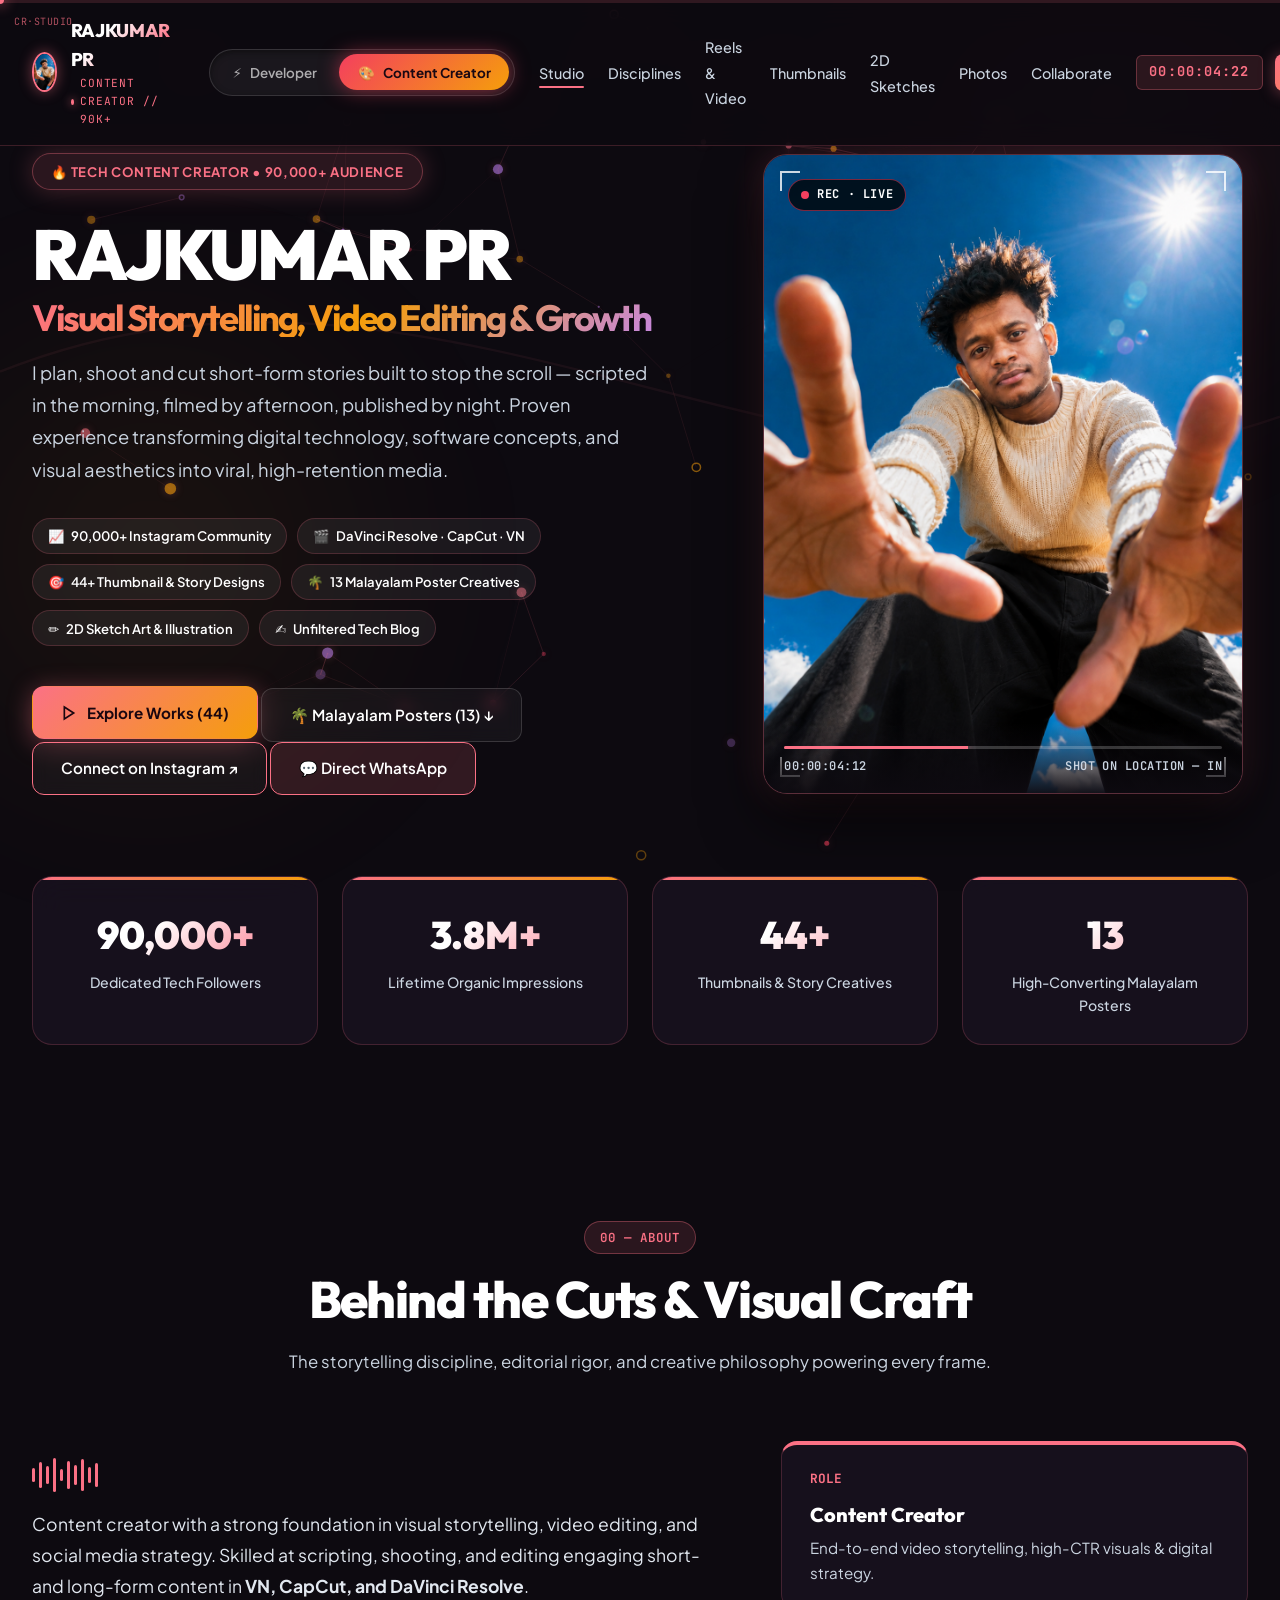
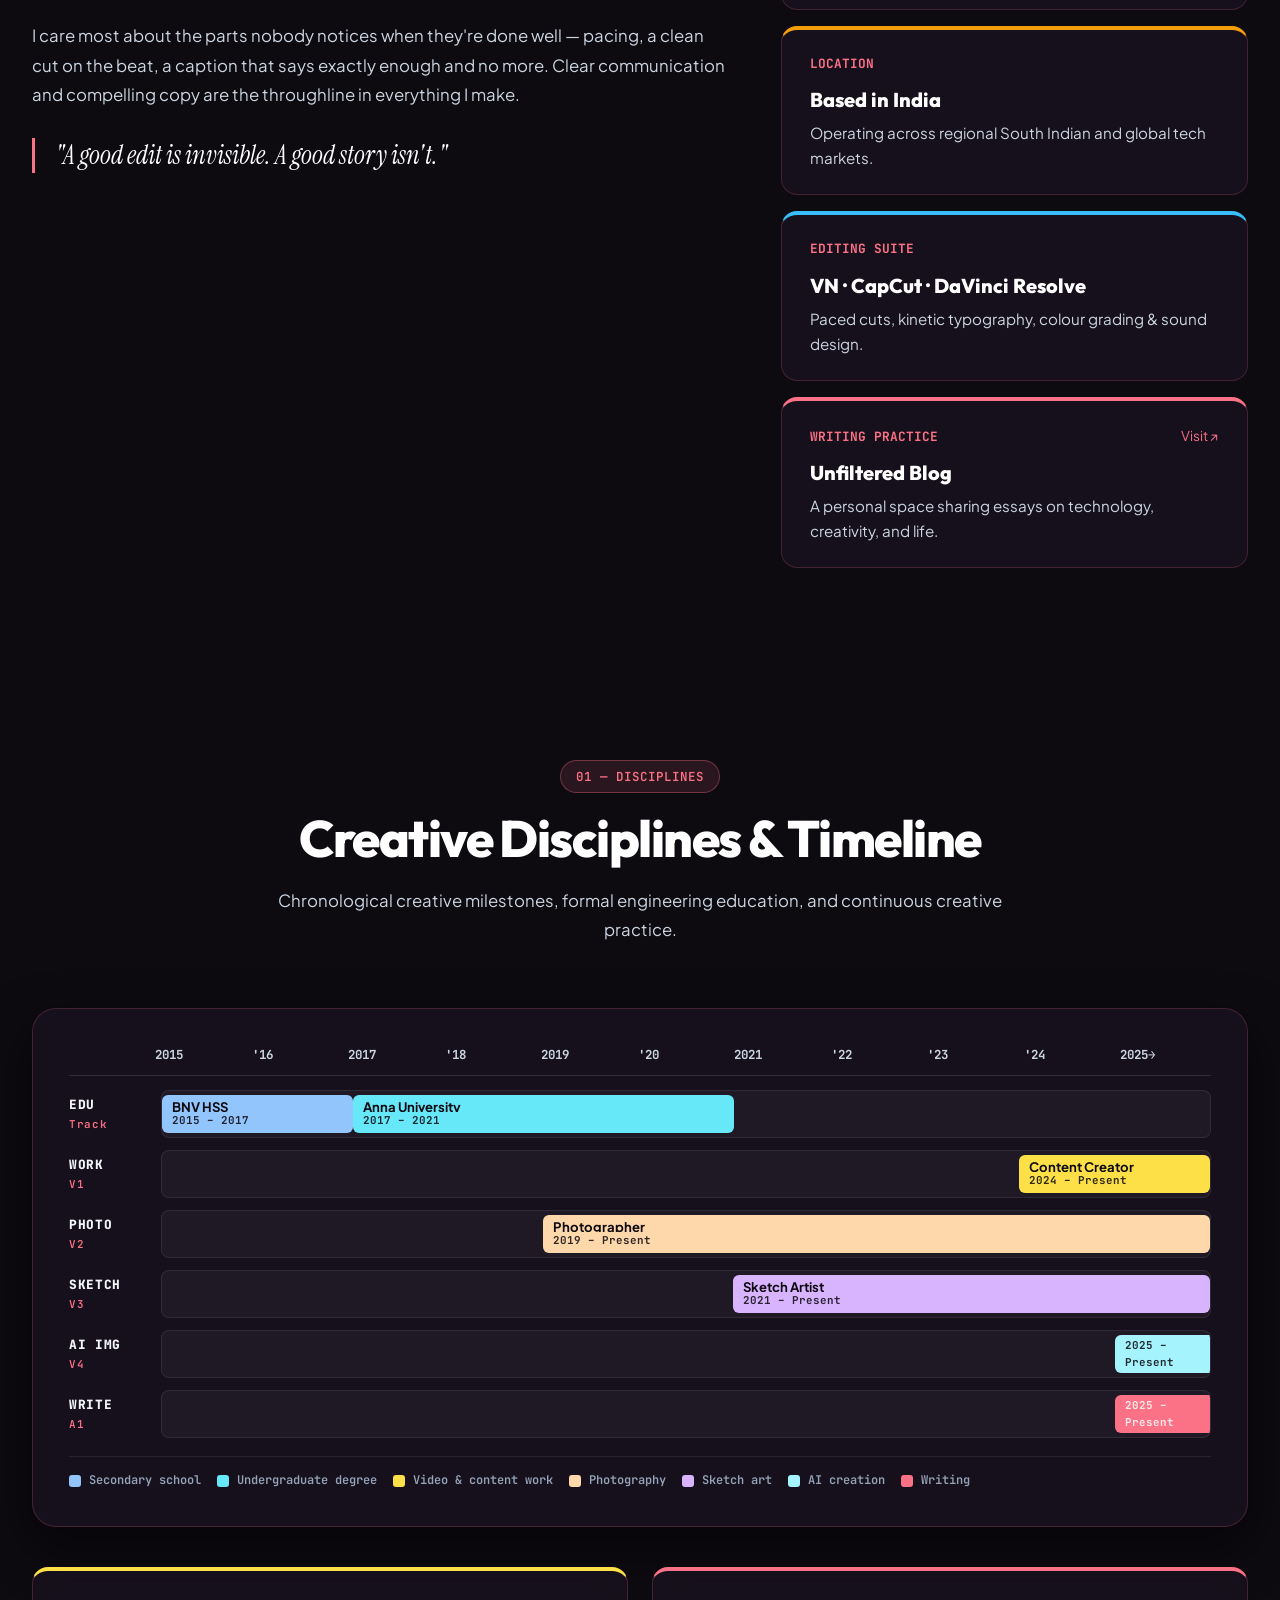
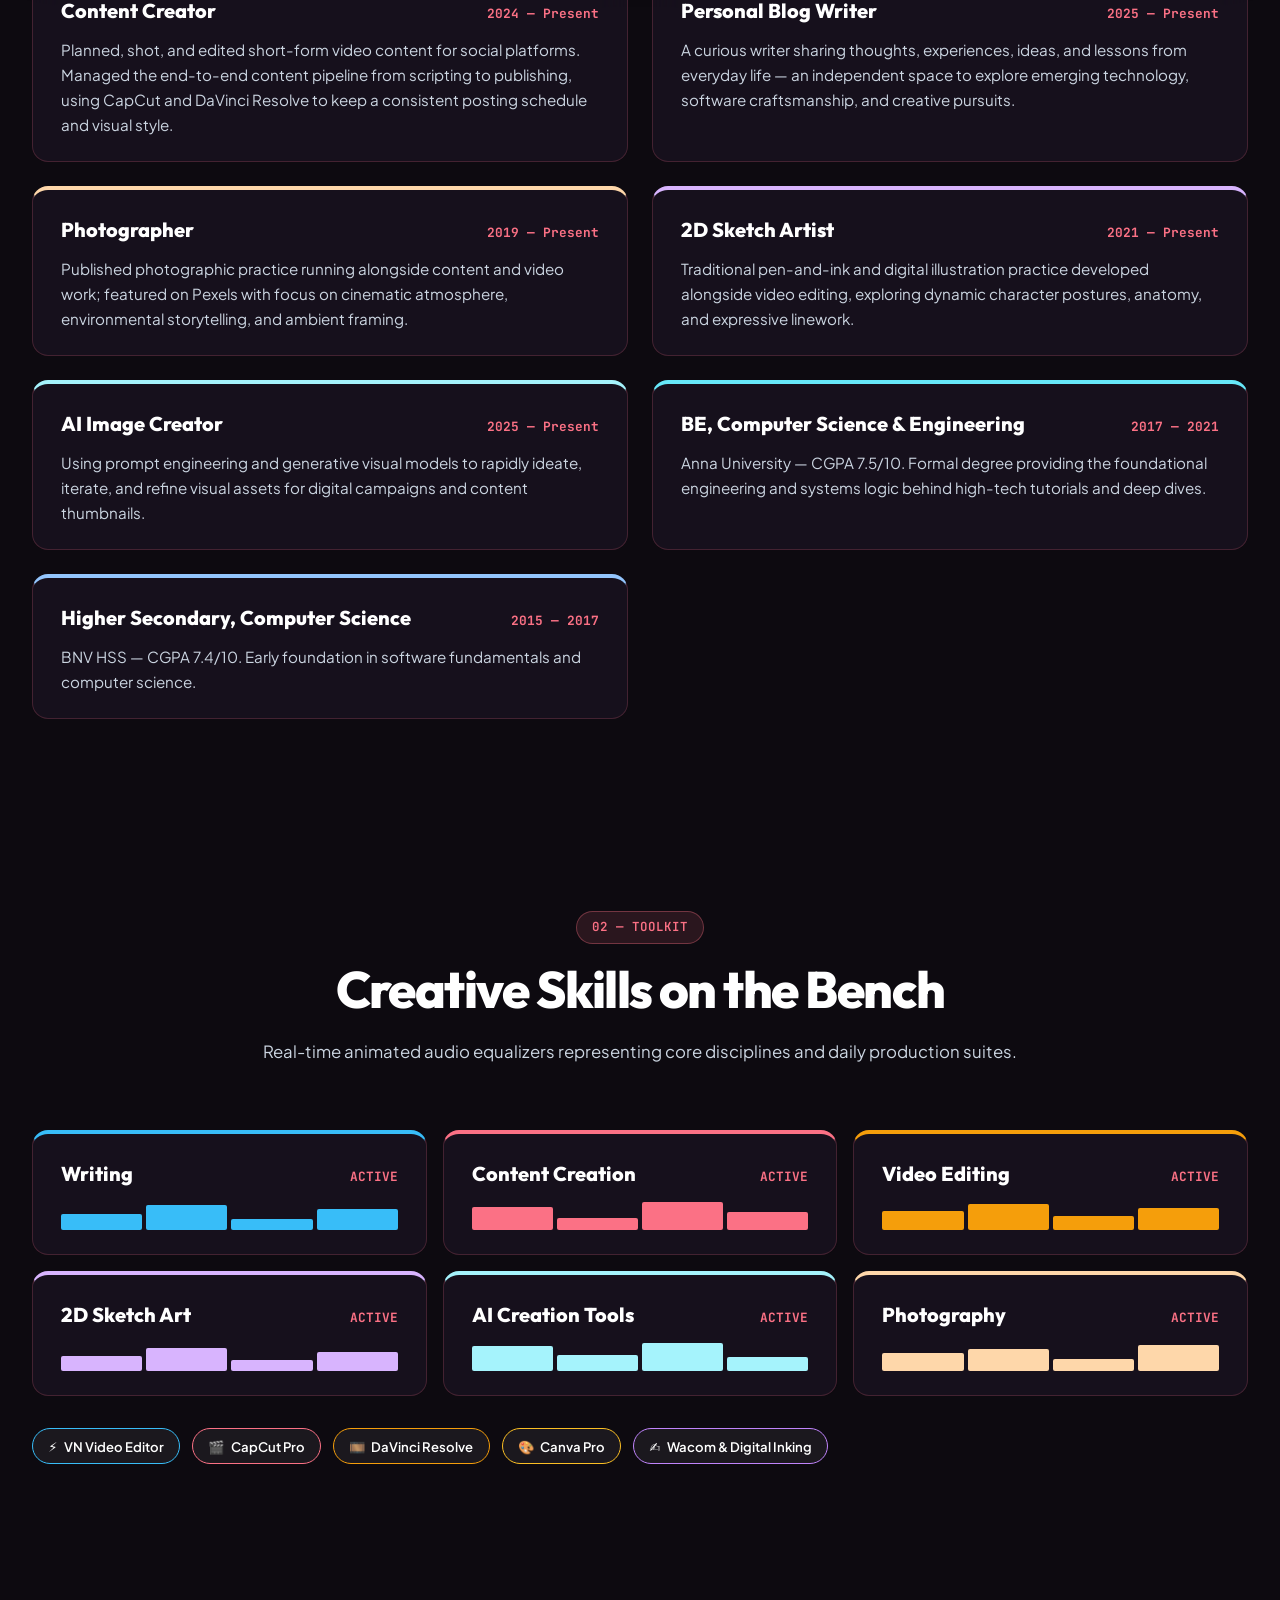
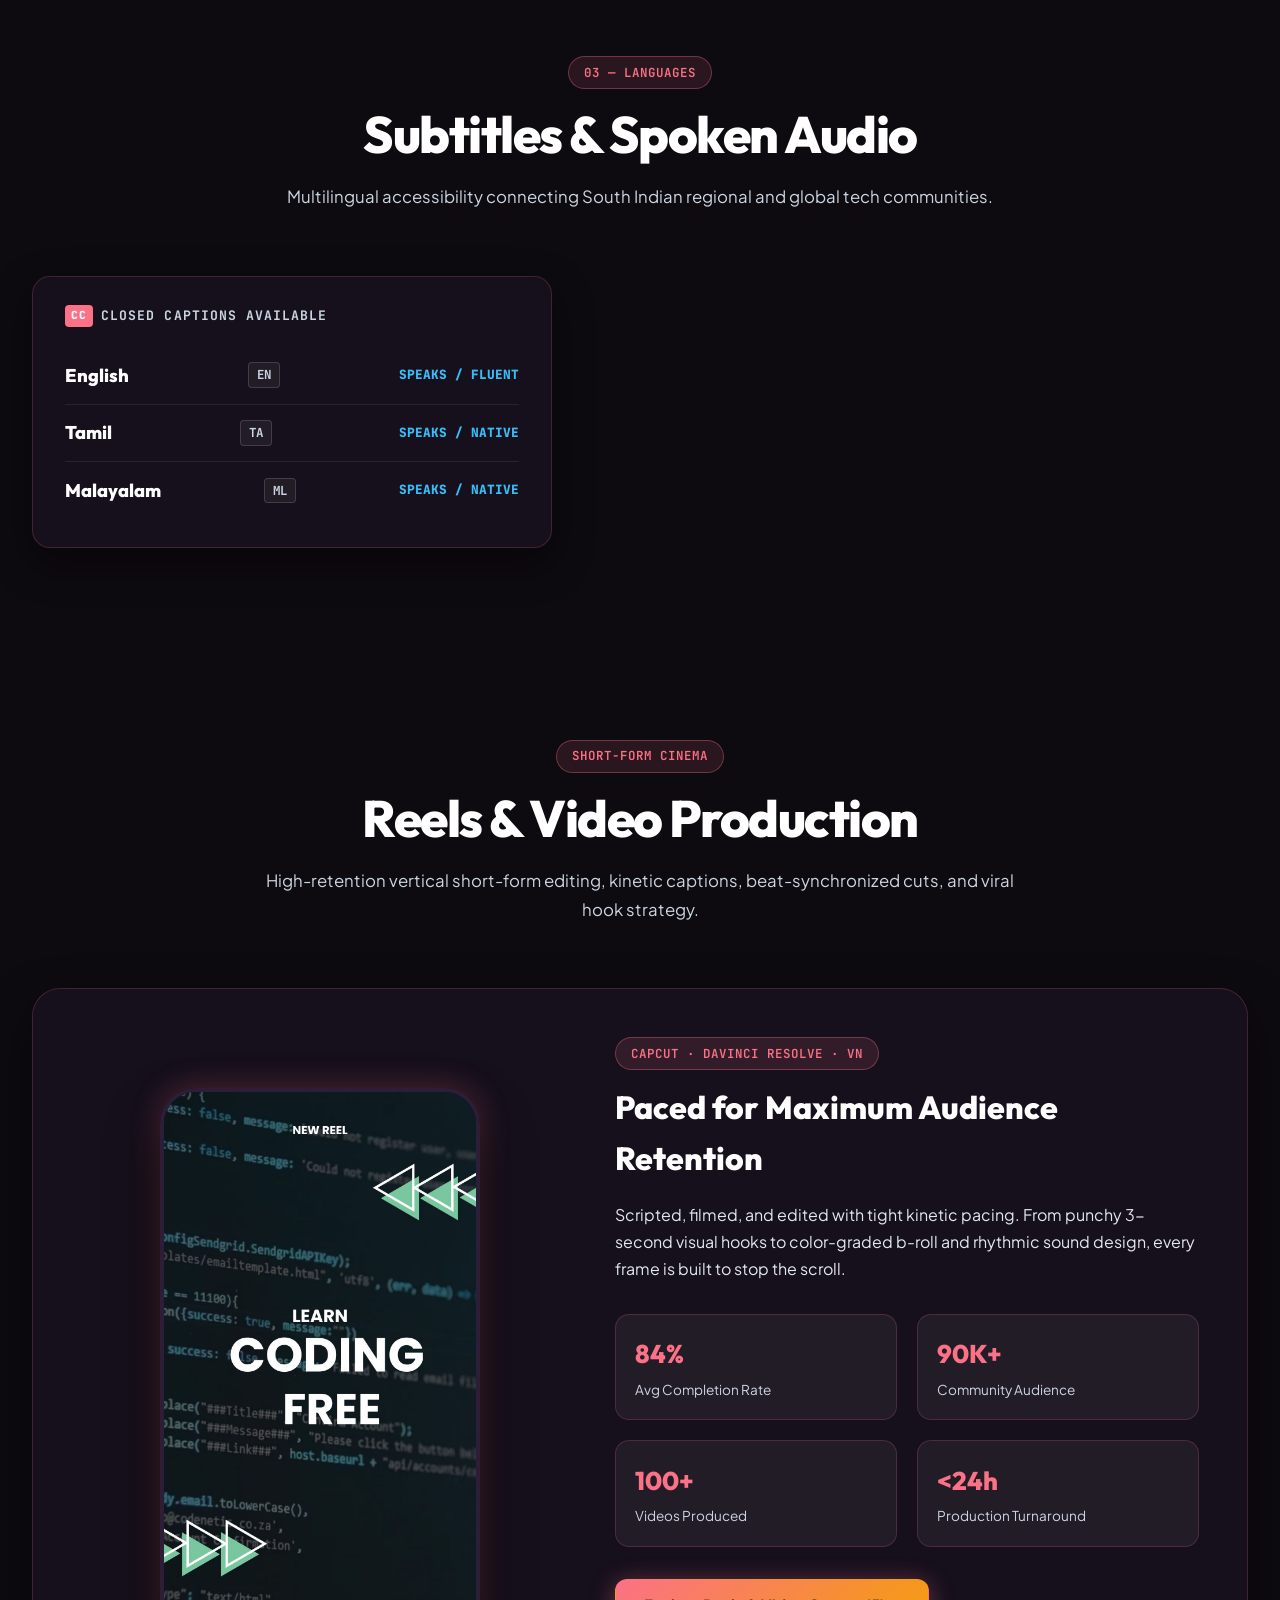
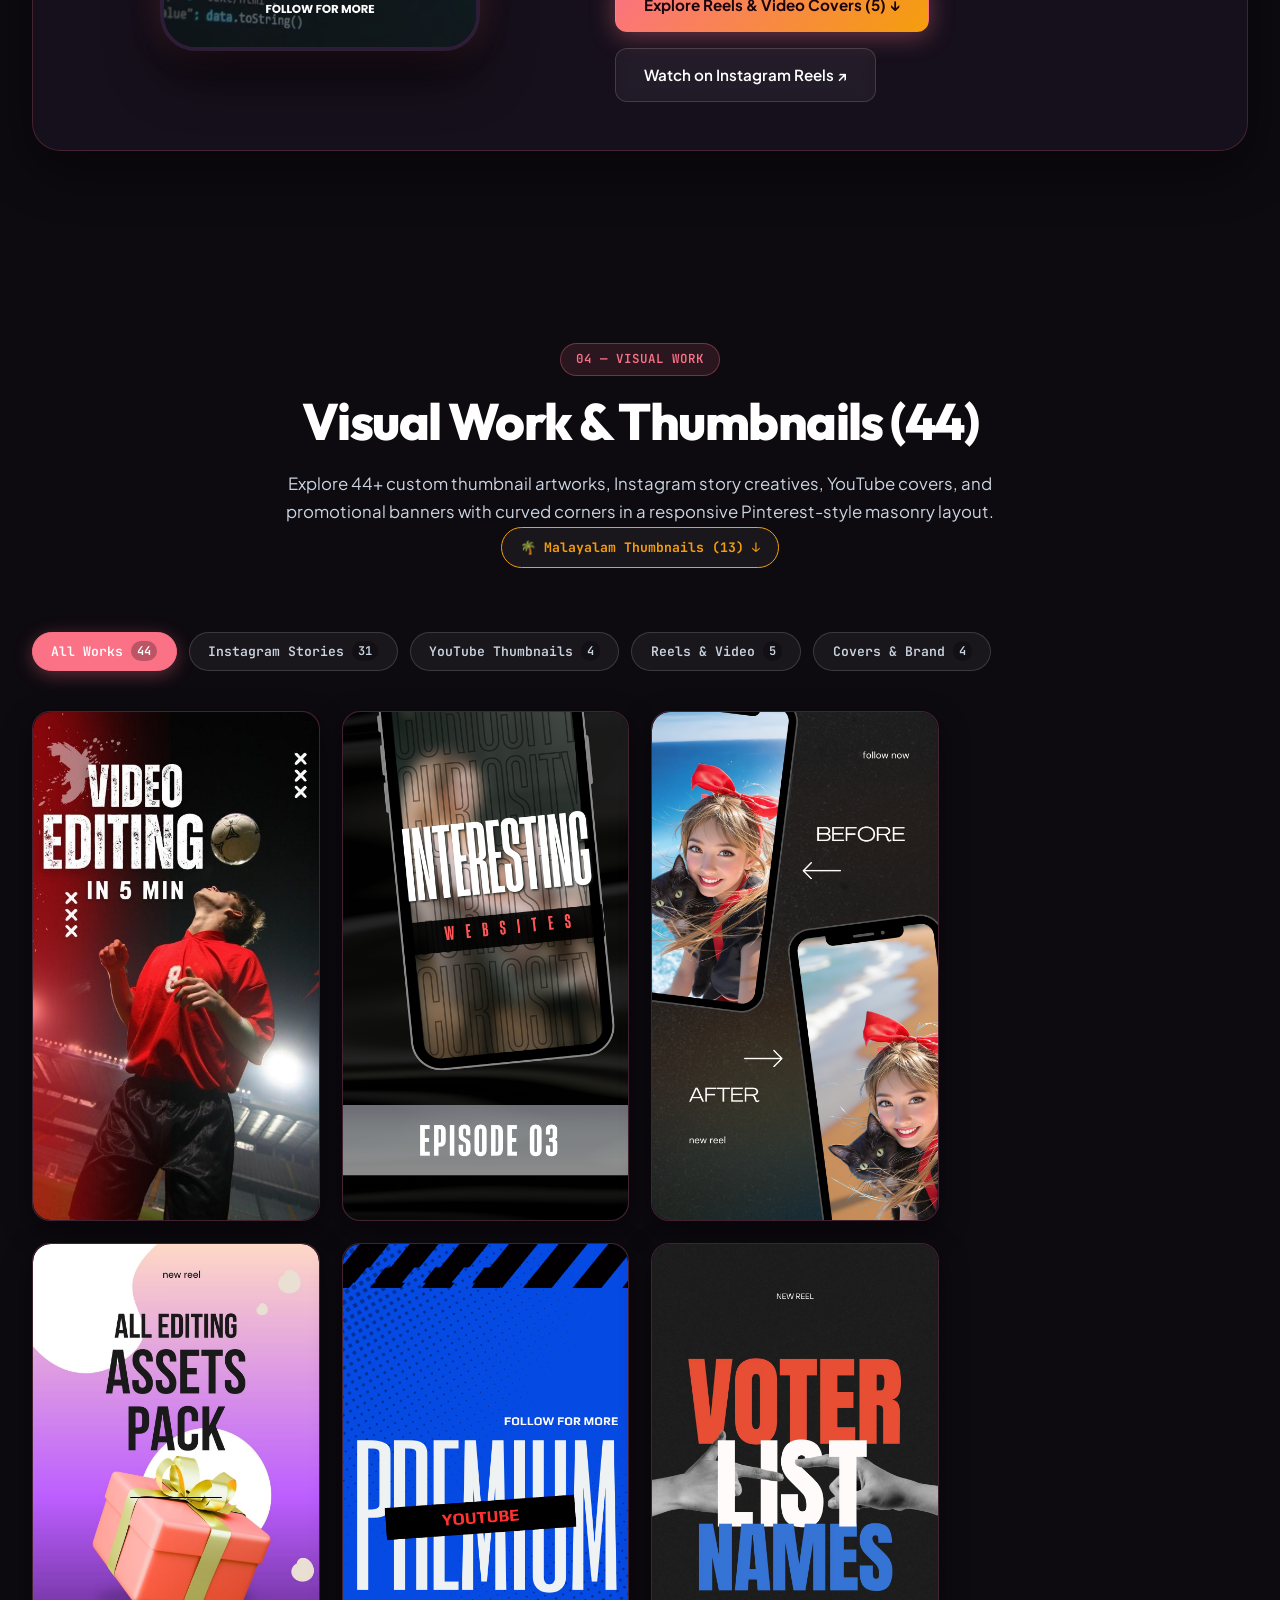
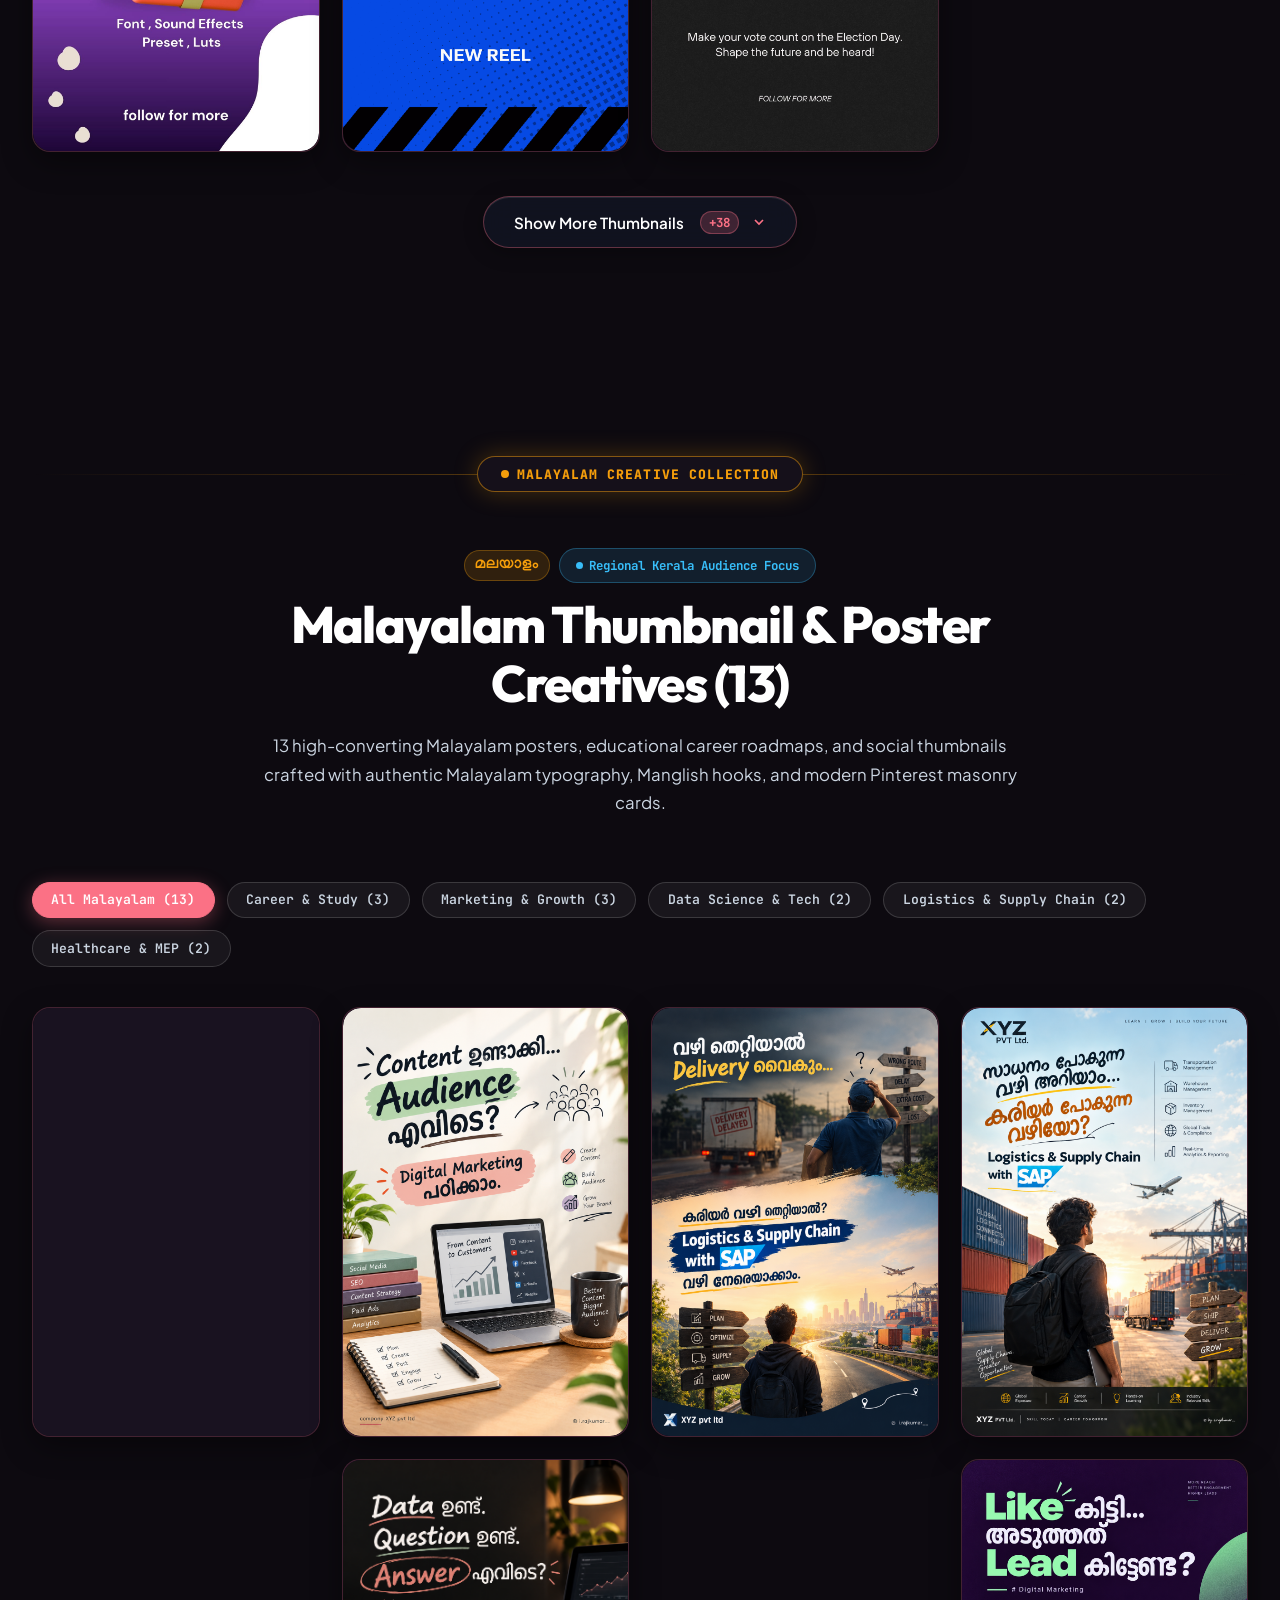
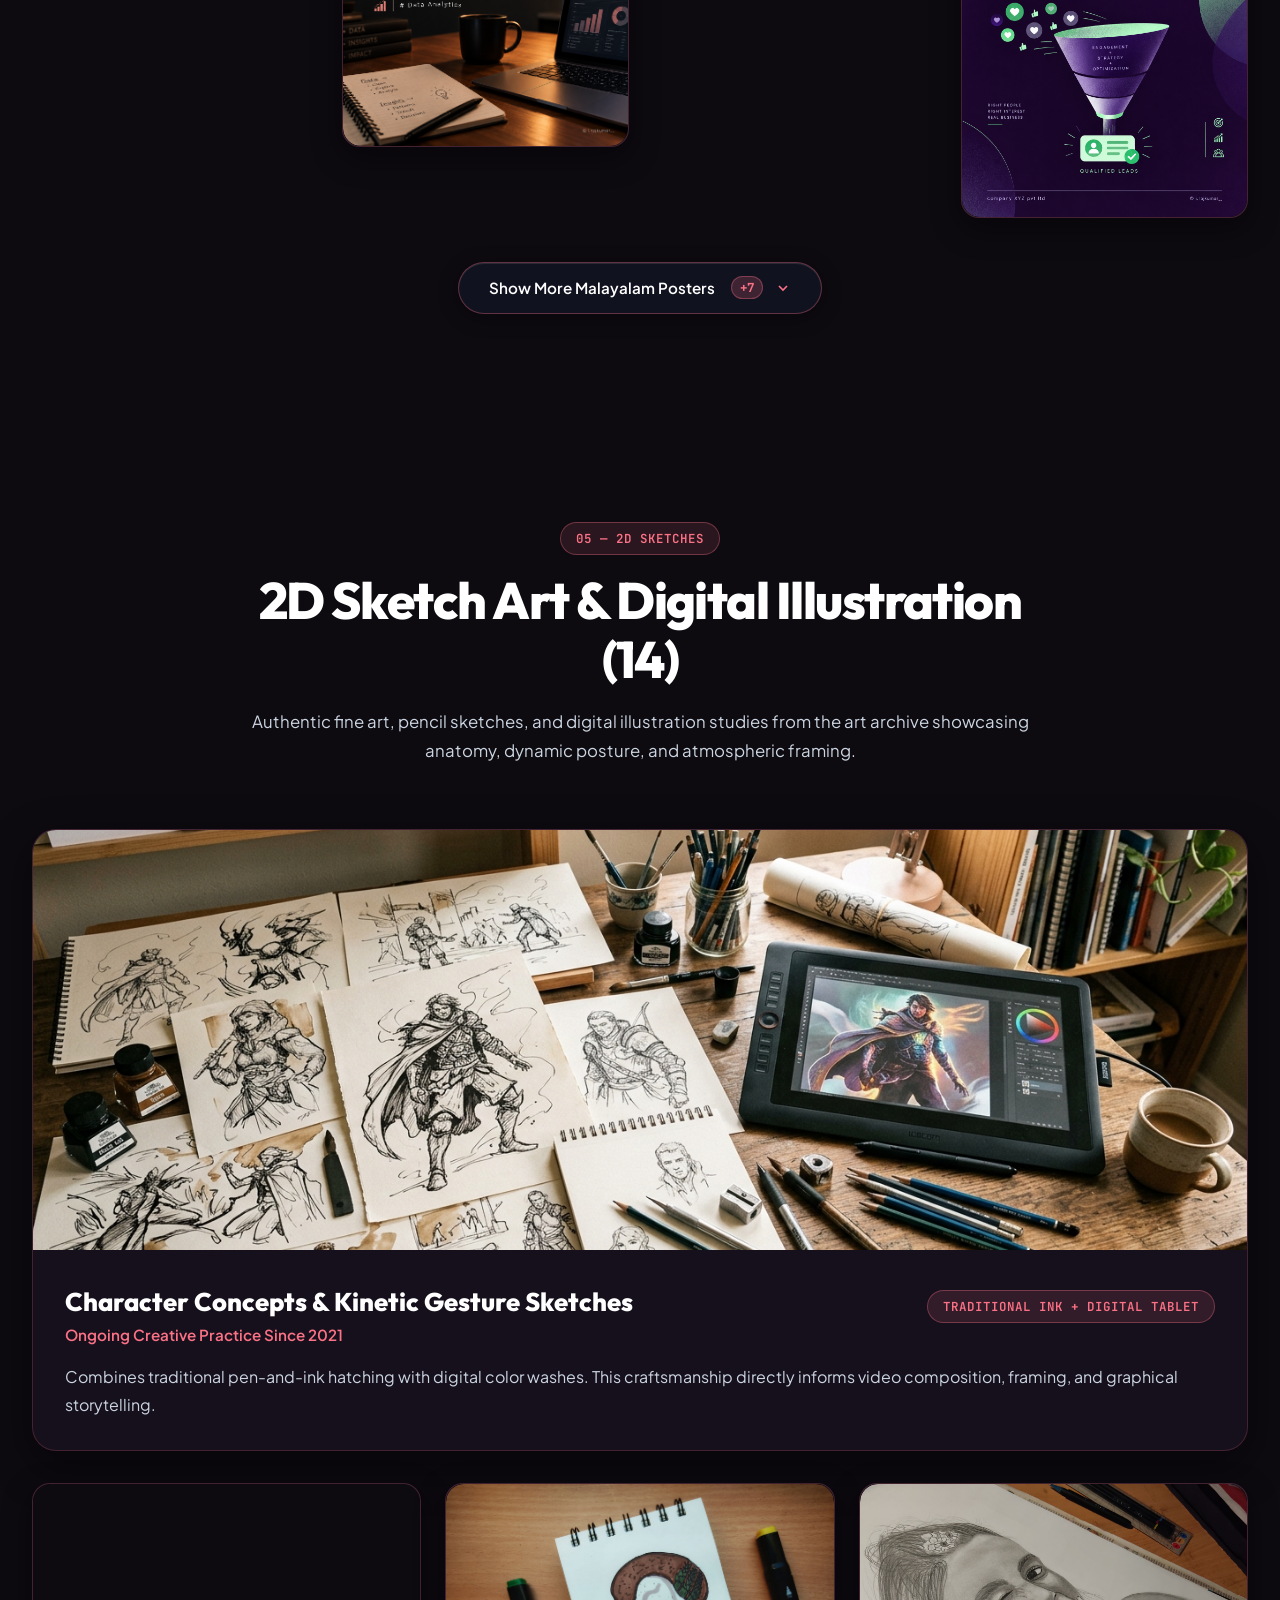
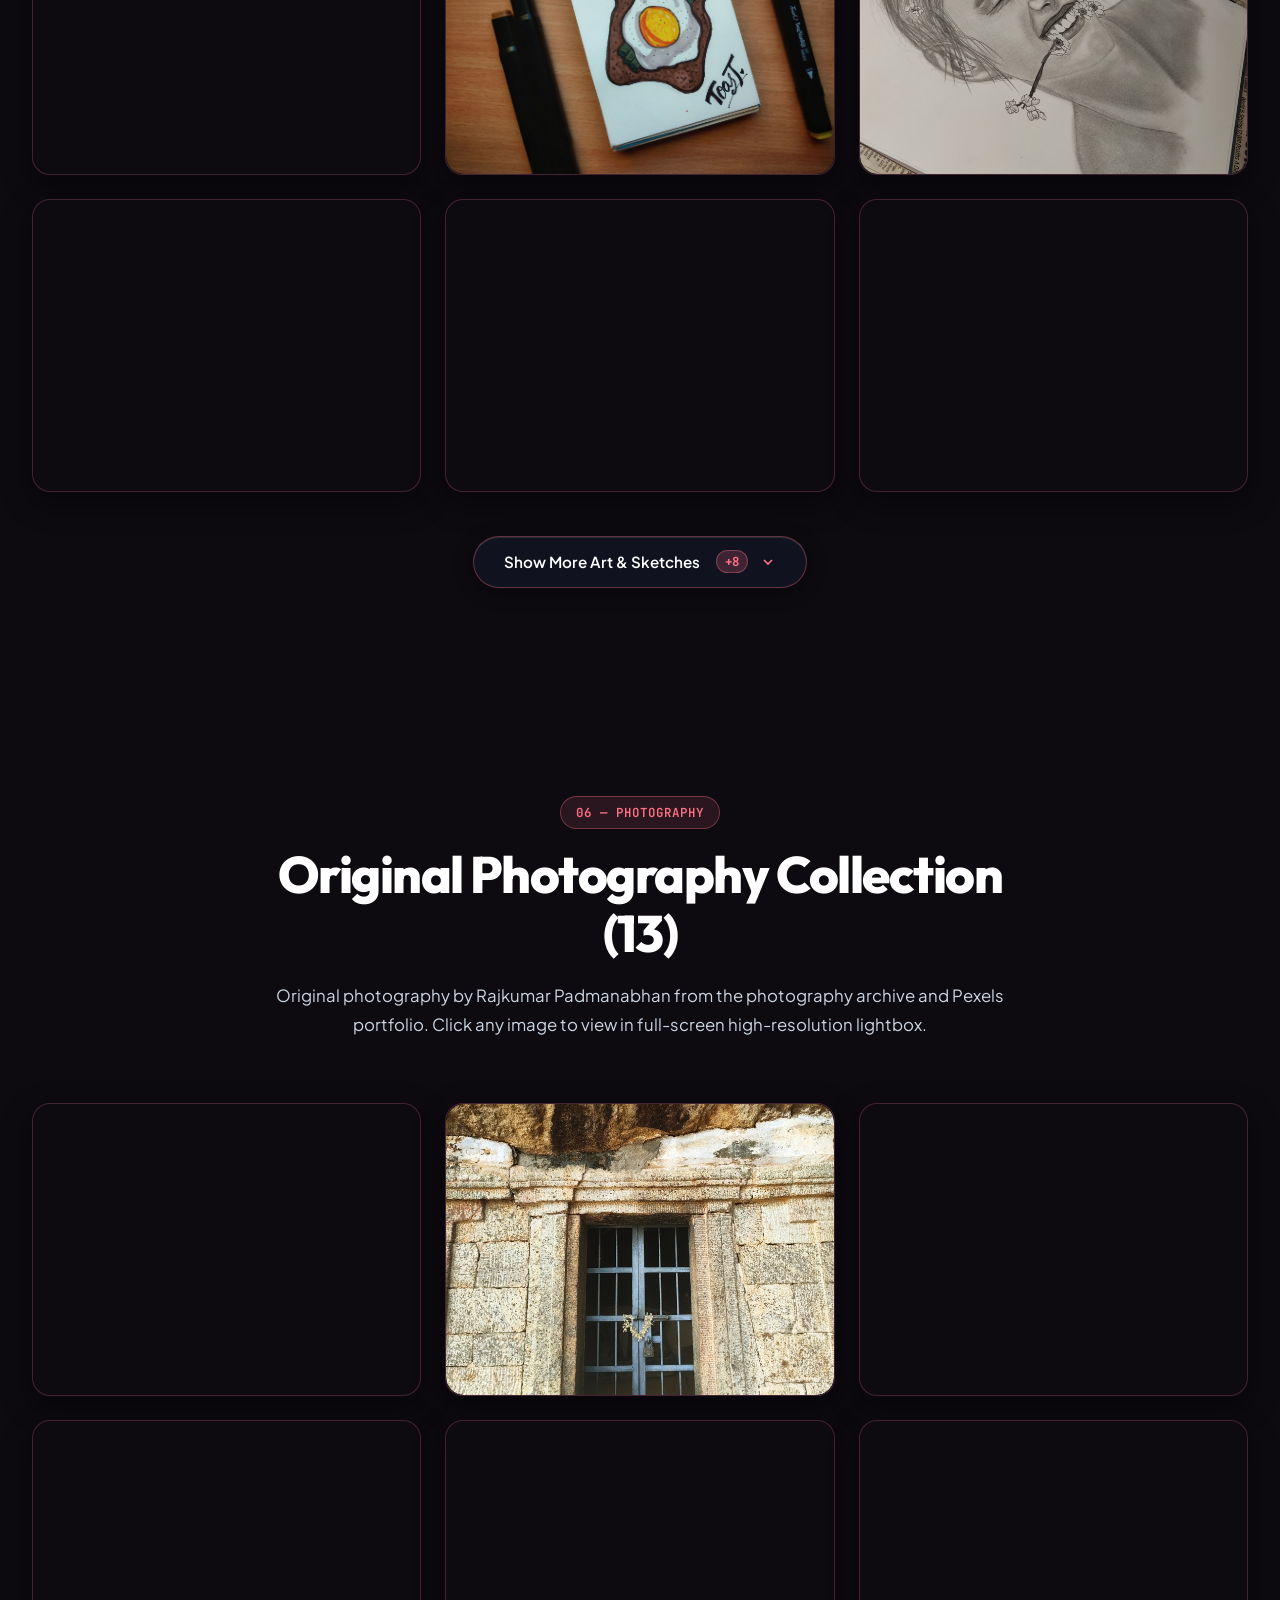
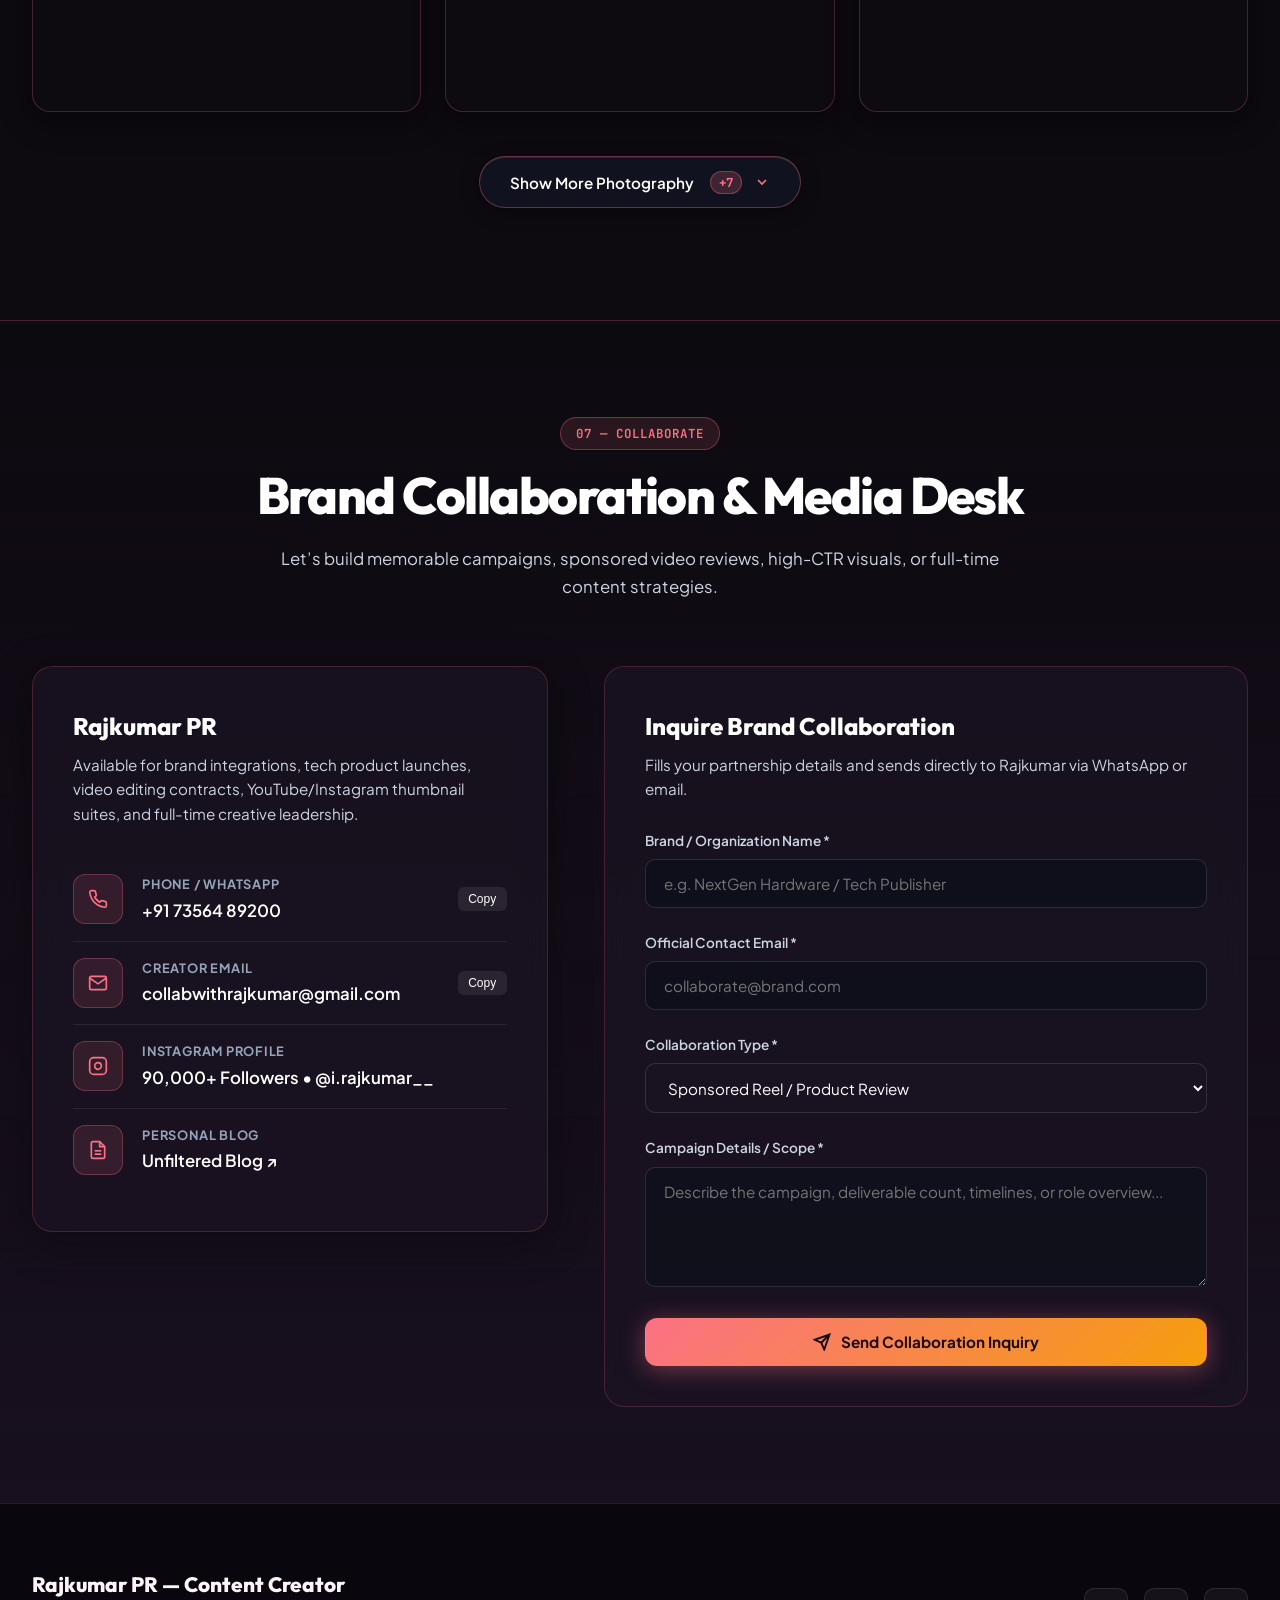
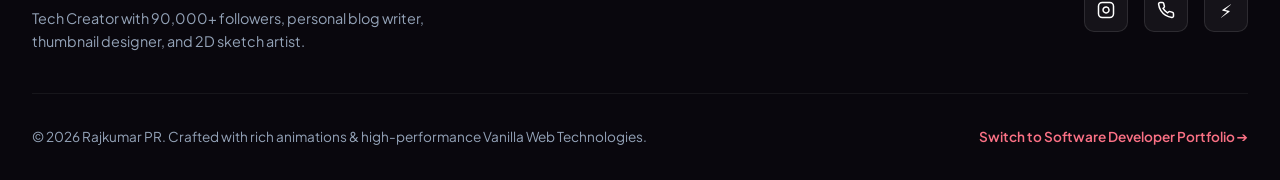
==== commit 802a8a22: "feat: complete software developer portfolio integration, own APKs, and aligned creator studio naviga" ====
--- a/creator.html
+++ b/creator.html
@@ -3,19 +3,23 @@
 <head>
   <meta charset="UTF-8" />
   <meta name="viewport" content="width=device-width, initial-scale=1.0" />
-  <title>Rajkumar — Content Creator | Tech Storytelling, 90K+ Instagram & Visual Design</title>
-  <meta name="description" content="Portfolio of Rajkumar — 90,000+ Tech Instagram Creator, Personal Blog Writer, Poster & High-CTR Thumbnail Designer, and 2D Sketch Artist. DaVinci Resolve video editor." />
+  <title>Rajkumar PR — Content Creator, Video Editor & Storyteller | 90K+ Instagram</title>
+  <meta name="description" content="Portfolio of Rajkumar PR — Content Creator, Video Editor, and Storyteller. Explore 44+ custom thumbnail artworks, 13 Malayalam posters, NLE timeline, and creative toolkit." />
   <meta name="theme-color" content="#0d0a10" />
 
   <!-- Preconnect to Google Fonts -->
   <link rel="preconnect" href="https://fonts.googleapis.com" />
   <link rel="preconnect" href="https://fonts.gstatic.com" crossorigin />
+  <link href="https://fonts.googleapis.com/css2?family=Instrument+Serif:ital@0;1&family=Manjari:wght@400;700&family=Plus+Jakarta+Sans:wght@300;400;500;600;700;800&family=JetBrains+Mono:wght@400;500;600;700&family=Outfit:wght@400;500;600;700;800;900&display=swap" rel="stylesheet" />
 
   <!-- Stylesheets -->
   <link rel="stylesheet" href="css/common.css" />
   <link rel="stylesheet" href="css/creator.css" />
 </head>
 <body class="creator-theme">
+
+  <!-- Top Playhead Scrub Track -->
+  <div class="playhead-track"><div class="playhead-fill" id="playhead"></div></div>
 
   <!-- Interconnected Fluid Spline Universe Canvas -->
   <div class="canvas-bg-container">
@@ -34,10 +38,10 @@
     <div class="nav-container">
       <a href="index.html" class="nav-brand" title="Return to Portal">
         <div class="brand-avatar">
-          <img src="assets/images/rajkumar_avatar.jpg" alt="Rajkumar Content Creator" />
+          <img src="rajkumar.png" alt="Rajkumar Content Creator" />
         </div>
         <div class="brand-info">
-          <span class="brand-name">RAJKUMAR</span>
+          <span class="brand-name">RAJKUMAR PR</span>
           <span class="brand-tag">CONTENT CREATOR // 90K+</span>
         </div>
       </a>
@@ -56,7 +60,7 @@
       <ul class="nav-menu">
         <li><a href="#hero" class="nav-link active">Studio</a></li>
         <li><a href="#experience" class="nav-link">Disciplines</a></li>
-        <li><a href="#reels" class="nav-link">Reels & Video</a></li>
+        <li><a href="#reels" class="nav-link">Reels &amp; Video</a></li>
         <li><a href="#thumbnails" class="nav-link">Thumbnails</a></li>
         <li><a href="#art" class="nav-link">2D Sketches</a></li>
         <li><a href="#photography" class="nav-link">Photos</a></li>
@@ -65,9 +69,10 @@
 
       <!-- Nav Actions -->
       <div class="nav-actions">
-        <a href="assets/resumes/Rajkumar_Content Creator.pdf" download="Rajkumar_Content_Creator_CV.pdf" class="btn-nav-cta" target="_blank">
-          <svg width="14" height="14" viewBox="0 0 24 24" fill="none" stroke="currentColor" stroke-width="2.5"><path d="M21 15v4a2 2 0 0 1-2 2H5a2 2 0 0 1-2-2v-4"/><polyline points="7 10 12 15 17 10"/><line x1="12" y1="15" x2="12" y2="3"/></svg>
-          <span>Media Kit (PDF)</span>
+        <div class="tc-readout" id="tcReadout">00:00:00:00</div>
+        <a href="https://www.instagram.com/i.rajkumar__/" target="_blank" class="btn-nav-cta">
+          <svg width="14" height="14" viewBox="0 0 24 24" fill="none" stroke="currentColor" stroke-width="2.5"><rect x="2" y="2" width="20" height="20" rx="5" ry="5"/><path d="M16 11.37A4 4 0 1 1 12.63 8 4 4 0 0 1 16 11.37z"/><line x1="17.5" y1="6.5" x2="17.51" y2="6.5"/></svg>
+          <span>@i.rajkumar__</span>
         </a>
       </div>
     </div>
@@ -83,29 +88,33 @@
           </div>
 
           <h1>
-            RAJKUMAR
-            <span class="gradient-text">Bridging Tech, Visual Craft & Audience Growth</span>
+            RAJKUMAR PR
+            <span class="gradient-text">Visual Storytelling, Video Editing & Growth</span>
           </h1>
 
           <p class="creator-lead">
-            3+ years of experience as a creative, detail-oriented Content Creator with social media management, brand consistency, and digital marketing expertise. Passionate about transforming complex technology, digital trends, and visual arts into viral, high-retention content.
+            I plan, shoot and cut short-form stories built to stop the scroll — scripted in the morning, filmed by afternoon, published by night. Proven experience transforming digital technology, software concepts, and visual aesthetics into viral, high-retention media.
           </p>
 
           <div class="creator-pill-group">
             <span class="creator-pill"><span>📈</span> 90,000+ Instagram Community</span>
-            <span class="creator-pill"><span>🎬</span> DaVinci Resolve Color & Edit</span>
-            <span class="creator-pill"><span>🎯</span> High-CTR Thumbnail Engineering</span>
+            <span class="creator-pill"><span>🎬</span> DaVinci Resolve · CapCut · VN</span>
+            <span class="creator-pill"><span>🎯</span> 44+ Thumbnail & Story Designs</span>
+            <span class="creator-pill"><span>🌴</span> 13 Malayalam Poster Creatives</span>
             <span class="creator-pill"><span>✏️</span> 2D Sketch Art & Illustration</span>
-            <span class="creator-pill"><span>✍️</span> Tech Long-Form Writing</span>
+            <span class="creator-pill"><span>✍️</span> Unfiltered Tech Blog</span>
           </div>
 
           <div class="dev-hero-cta">
-            <a href="#reels" class="btn btn-primary">
+            <a href="#work" class="btn btn-primary">
               <svg width="16" height="16" viewBox="0 0 24 24" fill="none" stroke="currentColor" stroke-width="2.5"><polygon points="5 3 19 12 5 21 5 3"/></svg>
-              <span>Watch Viral Content</span>
+              <span>Explore Works (44)</span>
             </a>
-            <a href="#thumbnails" class="btn btn-outline">
-              <span>View Design Gallery</span>
+            <a href="#malayalam-thumbnails" class="btn btn-outline">
+              <span>🌴 Malayalam Posters (13) ↓</span>
+            </a>
+            <a href="https://www.instagram.com/i.rajkumar__/" target="_blank" class="btn btn-outline" style="border-color:#fb7185; color:#fff;">
+              <span>Connect on Instagram ↗</span>
             </a>
             <a href="https://wa.me/917356489200?text=Hi%20Rajkumar,%20I%20reviewed%20your%20Content%20Creator%20portfolio%20and%20would%20love%20to%20discuss%20a%20collaboration." target="_blank" class="btn" style="background:rgba(251,113,133,0.15); border:1px solid var(--creator-primary); color:#fff;">
               <span>💬 Direct WhatsApp</span>
@@ -113,38 +122,14 @@
           </div>
         </div>
 
-        <!-- Creator Profile Studio Card -->
-        <div class="creator-studio-card">
-          <div class="profile-avatar-frame">
-            <div class="avatar-story-ring"></div>
-            <img src="assets/images/rajkumar_avatar.jpg" alt="Rajkumar" class="profile-avatar-img" />
-            <div class="verified-badge" title="Verified Tech Creator">✓</div>
-          </div>
-
-          <h3 class="creator-studio-name">Rajkumar</h3>
-          <p class="creator-handle">@itsrajkumarpadmanabhan • Content Creator</p>
-
-          <div class="studio-stats-row">
-            <div class="studio-stat-col">
-              <h3>90K+</h3>
-              <span>Followers</span>
-            </div>
-            <div class="studio-stat-col">
-              <h3>3.8M+</h3>
-              <span>Total Views</span>
-            </div>
-            <div class="studio-stat-col">
-              <h3>150+</h3>
-              <span>Produced Reels</span>
-            </div>
-          </div>
-
-          <div class="studio-tags-row">
-            <span class="studio-badge">DaVinci Resolve</span>
-            <span class="studio-badge">Canva</span>
-            <span class="studio-badge">VN / CapCut</span>
-            <span class="studio-badge">SEO Basics</span>
-            <span class="studio-badge">Branding</span>
+        <!-- Hero Film Viewfinder Frame with rajkumar.png -->
+        <div class="hero-frame-container">
+          <img src="rajkumar.png" alt="Rajkumar PR reaching toward the camera lens, shot from a low angle against a bright blue sky" />
+          <div class="brackets"><span class="tl"></span><span class="tr"></span><span class="bl"></span><span class="br"></span></div>
+          <div class="frame-badge"><span class="dot"></span>REC · LIVE</div>
+          <div class="frame-scrub">
+            <div class="bar"><i></i></div>
+            <div class="meta"><span>00:00:04:12</span><span>SHOT ON LOCATION — IN</span></div>
           </div>
         </div>
       </div>
@@ -161,227 +146,476 @@
         <div class="creator-metric-sub">Lifetime Organic Impressions</div>
       </div>
       <div class="creator-metric-box">
-        <div class="creator-metric-num">12.4%</div>
-        <div class="creator-metric-sub">Peak Thumbnail Click-Through Rate</div>
+        <div class="creator-metric-num">44+</div>
+        <div class="creator-metric-sub">Thumbnails & Story Creatives</div>
       </div>
       <div class="creator-metric-box">
-        <div class="creator-metric-num">3+ Years</div>
-        <div class="creator-metric-sub">Professional Creative Experience</div>
+        <div class="creator-metric-num">13</div>
+        <div class="creator-metric-sub">High-Converting Malayalam Posters</div>
       </div>
     </div>
 
-    <!-- 4 CREATIVE PILLARS & WORK EXPERIENCE -->
+    <!-- 00 — ABOUT & PHILOSOPHY (BEHIND THE CUTS) -->
+    <section class="section-container" id="about">
+      <div class="section-header">
+        <span class="section-badge">00 — About</span>
+        <h2 class="section-title">Behind the Cuts & Visual Craft</h2>
+        <p class="section-subtitle">
+          The storytelling discipline, editorial rigor, and creative philosophy powering every frame.
+        </p>
+      </div>
+
+      <div style="display:grid; grid-template-columns: 1.2fr 0.8fr; gap:3rem; align-items:start;">
+        <div>
+          <div class="waveform" aria-hidden="true">
+            <i style="animation-delay:0s; height:14px;"></i><i style="animation-delay:.1s; height:26px;"></i>
+            <i style="animation-delay:.2s; height:18px;"></i><i style="animation-delay:.3s; height:34px;"></i>
+            <i style="animation-delay:.4s; height:12px;"></i><i style="animation-delay:.5s; height:28px;"></i>
+            <i style="animation-delay:.6s; height:20px;"></i><i style="animation-delay:.15s; height:32px;"></i>
+            <i style="animation-delay:.25s; height:16px;"></i><i style="animation-delay:.35s; height:24px;"></i>
+          </div>
+          <p style="color:#e2e8f0; font-size:1.1rem; line-height:1.75; margin-bottom:1.25rem;">
+            Content creator with a strong foundation in visual storytelling, video editing, and social media strategy. Skilled at scripting, shooting, and editing engaging short- and long-form content in <strong>VN, CapCut, and DaVinci Resolve</strong>.
+          </p>
+          <p style="color:var(--creator-text-muted); font-size:1.05rem; line-height:1.75; margin-bottom:1.75rem;">
+            I care most about the parts nobody notices when they're done well — pacing, a clean cut on the beat, a caption that says exactly enough and no more. Clear communication and compelling copy are the throughline in everything I make.
+          </p>
+          <blockquote style="border-left:3px solid var(--creator-primary); padding-left:1.25rem; font-family:var(--font-serif, 'Instrument Serif', Georgia, serif); font-style:italic; font-size:1.6rem; color:#fff; line-height:1.4; margin:0 0 2rem;">
+            "A good edit is invisible. A good story isn't."
+          </blockquote>
+        </div>
+
+        <div style="display:flex; flex-direction:column; gap:1rem;">
+          <div class="detail-card" style="border-top-color:var(--creator-primary);">
+            <div class="dc-head"><span class="range mono">ROLE</span></div>
+            <h3 style="margin-bottom:0.25rem;">Content Creator</h3>
+            <p>End-to-end video storytelling, high-CTR visuals & digital strategy.</p>
+          </div>
+          <div class="detail-card" style="border-top-color:var(--creator-secondary);">
+            <div class="dc-head"><span class="range mono">LOCATION</span></div>
+            <h3 style="margin-bottom:0.25rem;">Based in India</h3>
+            <p>Operating across regional South Indian and global tech markets.</p>
+          </div>
+          <div class="detail-card" style="border-top-color:#38bdf8;">
+            <div class="dc-head"><span class="range mono">EDITING SUITE</span></div>
+            <h3 style="margin-bottom:0.25rem;">VN · CapCut · DaVinci Resolve</h3>
+            <p>Paced cuts, kinetic typography, colour grading & sound design.</p>
+          </div>
+          <a class="detail-card write" href="https://its-rajkumarpadmanabhan.github.io/Unflitered_Blog/" target="_blank" rel="noopener" style="text-decoration:none;">
+            <div class="dc-head"><span class="range mono">WRITING PRACTICE</span><span style="color:var(--creator-primary); font-size:0.85rem;">Visit ↗</span></div>
+            <h3 style="margin-bottom:0.25rem;">Unfiltered Blog</h3>
+            <p>A personal space sharing essays on technology, creativity, and life.</p>
+          </a>
+        </div>
+      </div>
+    </section>
+
+    <!-- 01 — DISCIPLINES & LIFE ON THE TIMELINE -->
     <section class="section-container" id="experience">
-      <div class="section-header">
-        <span class="section-badge">Creative Disciplines</span>
-        <h2 class="section-title">Work Experience & Creative Practice</h2>
+      <span id="timeline"></span>
+      <span id="disciplines"></span>
+      <div class="section-header">
+        <span class="section-badge">01 — Disciplines</span>
+        <h2 class="section-title">Creative Disciplines &amp; Timeline</h2>
         <p class="section-subtitle">
-          From viral tech reels to audience growth, long-form editorial blogs, and fine 2D character sketching.
+          Chronological creative milestones, formal engineering education, and continuous creative practice.
         </p>
       </div>
 
-      <div class="creator-pillars-grid">
-
-        <!-- Pillar 1: Instagram Content Creator -->
-        <div class="pillar-card">
-          <div class="pillar-header">
-            <div class="pillar-icon">📹</div>
-            <span class="pillar-badge">90K+ Audience</span>
-          </div>
-          <h3 class="pillar-title">Instagram Content Creator</h3>
-          <p class="pillar-date">2024 – Present</p>
-          <ul class="pillar-desc-list">
-            <li>Own end-to-end content strategy for a fast-growing, tech-focused Instagram presence: from ideation, market research, and scripting to filming, editing, and publishing.</li>
-            <li>Grew and engaged an organic community of <strong>90,000+ active followers</strong> through consistent, high-value, and visually aesthetic breakdowns.</li>
-            <li>Oversee end-to-end production pipelines utilizing 4K capture, DaVinci Resolve color grading, dynamic motion typography, and sound design.</li>
-          </ul>
-          <div class="pillar-tags">
-            <span class="pillar-tag">Audience Retention</span>
-            <span class="pillar-tag">Short-Form Scripting</span>
-            <span class="pillar-tag">DaVinci Resolve</span>
-            <span class="pillar-tag">Instagram Strategy</span>
-            <span class="pillar-tag">Organic Growth</span>
-          </div>
-        </div>
-
-        <!-- Pillar 2: Personal Blog Writer -->
-        <div class="pillar-card">
-          <div class="pillar-header">
-            <div class="pillar-icon">✍️</div>
-            <span class="pillar-badge">Editorial & Thought Leadership</span>
-          </div>
-          <h3 class="pillar-title">Personal Blog Writer</h3>
-          <p class="pillar-date">2025 – Present</p>
-          <ul class="pillar-desc-list">
-            <li>Research and write long-form content on emerging technology, software architecture, artificial intelligence, and digital trends with a focus on reader clarity.</li>
-            <li>Author informative, audience-focused articles breaking down complex engineering concepts into accessible, engaging formats.</li>
-            <li>Develop original thought pieces prioritizing readability, actionable insights, and organic search discoverability (SEO).</li>
-          </ul>
-          <div class="pillar-tags">
-            <span class="pillar-tag">Tech Journalism</span>
-            <span class="pillar-tag">Content Writing</span>
-            <span class="pillar-tag">SEO Basics</span>
-            <span class="pillar-tag">Digital Trends</span>
-            <span class="pillar-tag">Editorial Craft</span>
-          </div>
-        </div>
-
-        <!-- Pillar 3: Poster & Thumbnail Designer -->
-        <div class="pillar-card">
-          <div class="pillar-header">
-            <div class="pillar-icon">🎨</div>
-            <span class="pillar-badge">High-CTR Visuals</span>
-          </div>
-          <h3 class="pillar-title">Poster & Thumbnail Designer</h3>
-          <p class="pillar-date">2024 – Present</p>
-          <ul class="pillar-desc-list">
-            <li>Design high-converting visual assets that support video performance, balancing brand identity with attention-grabbing focal points.</li>
-            <li>Design creative posters and YouTube/Instagram thumbnails engineered for maximum visual contrast and click-through rates (CTR).</li>
-            <li>Apply visual psychology, color grading, face isolation, and clean typography to capture viewer attention in crowded algorithmic feeds.</li>
-          </ul>
-          <div class="pillar-tags">
-            <span class="pillar-tag">Thumbnail Design</span>
-            <span class="pillar-tag">Poster Art</span>
-            <span class="pillar-tag">Canva Pro</span>
-            <span class="pillar-tag">Color Grading</span>
-            <span class="pillar-tag">Click-Through Optimization</span>
-          </div>
-        </div>
-
-        <!-- Pillar 4: 2D Sketch Artist -->
-        <div class="pillar-card">
-          <div class="pillar-header">
-            <div class="pillar-icon">✏️</div>
-            <span class="pillar-badge">Visual Art & Craft</span>
-          </div>
-          <h3 class="pillar-title">2D Sketch Artist</h3>
-          <p class="pillar-date">2021 – Present</p>
-          <ul class="pillar-desc-list">
-            <li>Maintain an ongoing daily creative practice in illustration, applying both traditional ink/pencil methods and digital drawing tablets.</li>
-            <li>Produce detailed 2D sketches, dynamic character concepts, and anatomical studies with distinct expressive craftsmanship.</li>
-            <li>Maintain a strong standard of artistic execution, linework consistency, and visual storytelling that informs video and poster composition.</li>
-          </ul>
-          <div class="pillar-tags">
-            <span class="pillar-tag">Traditional Sketching</span>
-            <span class="pillar-tag">Digital Illustration</span>
-            <span class="pillar-tag">Character Design</span>
-            <span class="pillar-tag">Visual Storytelling</span>
-          </div>
-        </div>
-
-      </div>
-    </section>
-
-    <!-- SHOWCASE 1: VIRAL TECH REELS & VIDEO PRODUCTION -->
+      <!-- Video Editing NLE Ruler & Multi-Track Grid -->
+      <div class="timeline-wrap">
+        <div class="tl-inner">
+          <div class="tl-ruler">
+            <div></div>
+            <div class="yr">2015</div><div class="yr">'16</div><div class="yr">2017</div><div class="yr">'18</div>
+            <div class="yr">2019</div><div class="yr">'20</div><div class="yr">2021</div><div class="yr">'22</div>
+            <div class="yr">'23</div><div class="yr">'24</div><div class="yr">2025→</div>
+          </div>
+
+          <div class="tl-row">
+            <div class="tl-label">EDU<b>Track</b></div>
+            <div class="tl-track">
+              <div class="clip edu1" style="left:0%; width:18.2%;">
+                <div class="t">BNV HSS</div><div class="s">2015 – 2017</div>
+              </div>
+              <div class="clip edu2" style="left:18.2%; width:36.4%;">
+                <div class="t">Anna University</div><div class="s">2017 – 2021</div>
+              </div>
+            </div>
+          </div>
+
+          <div class="tl-row">
+            <div class="tl-label">WORK<b>V1</b></div>
+            <div class="tl-track">
+              <div class="clip work" style="left:81.8%; width:18.2%;">
+                <div class="t">Content Creator</div><div class="s">2024 – Present</div>
+              </div>
+            </div>
+          </div>
+
+          <div class="tl-row">
+            <div class="tl-label">PHOTO<b>V2</b></div>
+            <div class="tl-track">
+              <div class="clip photo" style="left:36.4%; width:63.6%;">
+                <div class="t">Photographer</div><div class="s">2019 – Present</div>
+              </div>
+            </div>
+          </div>
+
+          <div class="tl-row">
+            <div class="tl-label">SKETCH<b>V3</b></div>
+            <div class="tl-track">
+              <div class="clip sketch" style="left:54.5%; width:45.5%;">
+                <div class="t">Sketch Artist</div><div class="s">2021 – Present</div>
+              </div>
+            </div>
+          </div>
+
+          <div class="tl-row">
+            <div class="tl-label">AI IMG<b>V4</b></div>
+            <div class="tl-track">
+              <div class="clip ai" style="left:90.9%; width:9.1%; min-width:110px;">
+                <div class="t">AI Creator</div><div class="s">2025 – Present</div>
+              </div>
+            </div>
+          </div>
+
+          <div class="tl-row">
+            <div class="tl-label">WRITE<b>A1</b></div>
+            <div class="tl-track">
+              <div class="clip write" style="left:90.9%; width:9.1%; min-width:110px;">
+                <div class="t">Personal Blog</div><div class="s">2025 – Present</div>
+              </div>
+            </div>
+          </div>
+        </div>
+
+        <div class="tl-legend">
+          <div class="item"><span class="sw" style="background:#93c5fd"></span>Secondary school</div>
+          <div class="item"><span class="sw" style="background:#67e8f9"></span>Undergraduate degree</div>
+          <div class="item"><span class="sw" style="background:#fde047"></span>Video &amp; content work</div>
+          <div class="item"><span class="sw" style="background:#fed7aa"></span>Photography</div>
+          <div class="item"><span class="sw" style="background:#d8b4fe"></span>Sketch art</div>
+          <div class="item"><span class="sw" style="background:#a5f3fc"></span>AI creation</div>
+          <div class="item"><span class="sw" style="background:var(--creator-primary)"></span>Writing</div>
+        </div>
+      </div>
+
+      <!-- Milestone Detail Cards with Exact Dates -->
+      <div class="clip-detail-grid">
+        <div class="detail-card" style="border-top-color:#fde047;">
+          <div class="dc-head"><h3>Content Creator</h3><span class="range mono">2024 — Present</span></div>
+          <p>Planned, shot, and edited short-form video content for social platforms. Managed the end-to-end content pipeline from scripting to publishing, using CapCut and DaVinci Resolve to keep a consistent posting schedule and visual style.</p>
+        </div>
+        <div class="detail-card write">
+          <div class="dc-head"><h3>Personal Blog Writer</h3><span class="range mono">2025 — Present</span></div>
+          <p>A curious writer sharing thoughts, experiences, ideas, and lessons from everyday life — an independent space to explore emerging technology, software craftsmanship, and creative pursuits.</p>
+        </div>
+        <div class="detail-card" style="border-top-color:#fed7aa;">
+          <div class="dc-head"><h3>Photographer</h3><span class="range mono">2019 — Present</span></div>
+          <p>Published photographic practice running alongside content and video work; featured on Pexels with focus on cinematic atmosphere, environmental storytelling, and ambient framing.</p>
+        </div>
+        <div class="detail-card" style="border-top-color:#d8b4fe;">
+          <div class="dc-head"><h3>2D Sketch Artist</h3><span class="range mono">2021 — Present</span></div>
+          <p>Traditional pen-and-ink and digital illustration practice developed alongside video editing, exploring dynamic character postures, anatomy, and expressive linework.</p>
+        </div>
+        <div class="detail-card" style="border-top-color:#a5f3fc;">
+          <div class="dc-head"><h3>AI Image Creator</h3><span class="range mono">2025 — Present</span></div>
+          <p>Using prompt engineering and generative visual models to rapidly ideate, iterate, and refine visual assets for digital campaigns and content thumbnails.</p>
+        </div>
+        <div class="detail-card" style="border-top-color:#67e8f9;">
+          <div class="dc-head"><h3>BE, Computer Science & Engineering</h3><span class="range mono">2017 — 2021</span></div>
+          <p>Anna University — CGPA 7.5/10. Formal degree providing the foundational engineering and systems logic behind high-tech tutorials and deep dives.</p>
+        </div>
+        <div class="detail-card" style="border-top-color:#93c5fd;">
+          <div class="dc-head"><h3>Higher Secondary, Computer Science</h3><span class="range mono">2015 — 2017</span></div>
+          <p>BNV HSS — CGPA 7.4/10. Early foundation in software fundamentals and computer science.</p>
+        </div>
+      </div>
+    </section>
+
+    <!-- 02 — TOOLKIT & SKILLS (ON THE BENCH) -->
+    <section class="section-container" id="skills">
+      <div class="section-header">
+        <span class="section-badge">02 — Toolkit</span>
+        <h2 class="section-title">Creative Skills on the Bench</h2>
+        <p class="section-subtitle">
+          Real-time animated audio equalizers representing core disciplines and daily production suites.
+        </p>
+      </div>
+
+      <div class="skills-grid" style="display:grid; grid-template-columns:repeat(3, 1fr); gap:1rem;">
+        <div class="detail-card" style="border-top-color:#38bdf8;">
+          <div class="dc-head"><h3>Writing</h3><span class="range mono">ACTIVE</span></div>
+          <div class="eq" style="display:flex; align-items:flex-end; gap:4px; height:28px; margin-top:0.75rem;">
+            <i style="flex:1; height:60%; background:#38bdf8; border-radius:2px; animation:wv 1.4s infinite ease-in-out;"></i>
+            <i style="flex:1; height:90%; background:#38bdf8; border-radius:2px; animation:wv 1.8s infinite ease-in-out;"></i>
+            <i style="flex:1; height:40%; background:#38bdf8; border-radius:2px; animation:wv 1.2s infinite ease-in-out;"></i>
+            <i style="flex:1; height:75%; background:#38bdf8; border-radius:2px; animation:wv 1.6s infinite ease-in-out;"></i>
+          </div>
+        </div>
+
+        <div class="detail-card" style="border-top-color:var(--creator-primary);">
+          <div class="dc-head"><h3>Content Creation</h3><span class="range mono">ACTIVE</span></div>
+          <div class="eq" style="display:flex; align-items:flex-end; gap:4px; height:28px; margin-top:0.75rem;">
+            <i style="flex:1; height:85%; background:var(--creator-primary); border-radius:2px; animation:wv 1.3s infinite ease-in-out;"></i>
+            <i style="flex:1; height:45%; background:var(--creator-primary); border-radius:2px; animation:wv 1.7s infinite ease-in-out;"></i>
+            <i style="flex:1; height:100%; background:var(--creator-primary); border-radius:2px; animation:wv 1.5s infinite ease-in-out;"></i>
+            <i style="flex:1; height:65%; background:var(--creator-primary); border-radius:2px; animation:wv 1.9s infinite ease-in-out;"></i>
+          </div>
+        </div>
+
+        <div class="detail-card" style="border-top-color:var(--creator-secondary);">
+          <div class="dc-head"><h3>Video Editing</h3><span class="range mono">ACTIVE</span></div>
+          <div class="eq" style="display:flex; align-items:flex-end; gap:4px; height:28px; margin-top:0.75rem;">
+            <i style="flex:1; height:70%; background:var(--creator-secondary); border-radius:2px; animation:wv 1.6s infinite ease-in-out;"></i>
+            <i style="flex:1; height:95%; background:var(--creator-secondary); border-radius:2px; animation:wv 1.2s infinite ease-in-out;"></i>
+            <i style="flex:1; height:50%; background:var(--creator-secondary); border-radius:2px; animation:wv 1.7s infinite ease-in-out;"></i>
+            <i style="flex:1; height:80%; background:var(--creator-secondary); border-radius:2px; animation:wv 1.4s infinite ease-in-out;"></i>
+          </div>
+        </div>
+
+        <div class="detail-card" style="border-top-color:#d8b4fe;">
+          <div class="dc-head"><h3>2D Sketch Art</h3><span class="range mono">ACTIVE</span></div>
+          <div class="eq" style="display:flex; align-items:flex-end; gap:4px; height:28px; margin-top:0.75rem;">
+            <i style="flex:1; height:55%; background:#d8b4fe; border-radius:2px; animation:wv 1.5s infinite ease-in-out;"></i>
+            <i style="flex:1; height:85%; background:#d8b4fe; border-radius:2px; animation:wv 1.3s infinite ease-in-out;"></i>
+            <i style="flex:1; height:40%; background:#d8b4fe; border-radius:2px; animation:wv 1.8s infinite ease-in-out;"></i>
+            <i style="flex:1; height:70%; background:#d8b4fe; border-radius:2px; animation:wv 1.6s infinite ease-in-out;"></i>
+          </div>
+        </div>
+
+        <div class="detail-card" style="border-top-color:#a5f3fc;">
+          <div class="dc-head"><h3>AI Creation Tools</h3><span class="range mono">ACTIVE</span></div>
+          <div class="eq" style="display:flex; align-items:flex-end; gap:4px; height:28px; margin-top:0.75rem;">
+            <i style="flex:1; height:90%; background:#a5f3fc; border-radius:2px; animation:wv 1.4s infinite ease-in-out;"></i>
+            <i style="flex:1; height:60%; background:#a5f3fc; border-radius:2px; animation:wv 1.7s infinite ease-in-out;"></i>
+            <i style="flex:1; height:100%; background:#a5f3fc; border-radius:2px; animation:wv 1.2s infinite ease-in-out;"></i>
+            <i style="flex:1; height:50%; background:#a5f3fc; border-radius:2px; animation:wv 1.9s infinite ease-in-out;"></i>
+          </div>
+        </div>
+
+        <div class="detail-card" style="border-top-color:#fed7aa;">
+          <div class="dc-head"><h3>Photography</h3><span class="range mono">ACTIVE</span></div>
+          <div class="eq" style="display:flex; align-items:flex-end; gap:4px; height:28px; margin-top:0.75rem;">
+            <i style="flex:1; height:65%; background:#fed7aa; border-radius:2px; animation:wv 1.6s infinite ease-in-out;"></i>
+            <i style="flex:1; height:80%; background:#fed7aa; border-radius:2px; animation:wv 1.3s infinite ease-in-out;"></i>
+            <i style="flex:1; height:45%; background:#fed7aa; border-radius:2px; animation:wv 1.7s infinite ease-in-out;"></i>
+            <i style="flex:1; height:95%; background:#fed7aa; border-radius:2px; animation:wv 1.5s infinite ease-in-out;"></i>
+          </div>
+        </div>
+      </div>
+
+      <div style="display:flex; flex-wrap:wrap; gap:0.75rem; margin-top:2rem;">
+        <span class="creator-pill" style="border-color:#38bdf8;"><span>⚡</span> VN Video Editor</span>
+        <span class="creator-pill" style="border-color:var(--creator-primary);"><span>🎬</span> CapCut Pro</span>
+        <span class="creator-pill" style="border-color:var(--creator-secondary);"><span>🎞️</span> DaVinci Resolve</span>
+        <span class="creator-pill" style="border-color:#fbbf24;"><span>🎨</span> Canva Pro</span>
+        <span class="creator-pill" style="border-color:#c084fc;"><span>✍️</span> Wacom & Digital Inking</span>
+      </div>
+    </section>
+
+    <!-- 03 — LANGUAGES & CLOSED CAPTIONS -->
+    <section class="section-container" id="languages">
+      <div class="section-header">
+        <span class="section-badge">03 — Languages</span>
+        <h2 class="section-title">Subtitles & Spoken Audio</h2>
+        <p class="section-subtitle">
+          Multilingual accessibility connecting South Indian regional and global tech communities.
+        </p>
+      </div>
+
+      <div class="cc-panel">
+        <div class="cc-title">Closed Captions Available</div>
+        <div class="cc-row">
+          <div class="lang">English</div>
+          <div class="code">EN</div>
+          <div class="spk">SPEAKS / FLUENT</div>
+        </div>
+        <div class="cc-row">
+          <div class="lang">Tamil</div>
+          <div class="code">TA</div>
+          <div class="spk">SPEAKS / NATIVE</div>
+        </div>
+        <div class="cc-row">
+          <div class="lang">Malayalam</div>
+          <div class="code">ML</div>
+          <div class="spk">SPEAKS / NATIVE</div>
+        </div>
+      </div>
+    </section>
+
+    <!-- 03 — REELS & VIDEO SHOWCASE -->
     <section class="section-container" id="reels">
       <div class="section-header">
-        <span class="section-badge">Video Production</span>
-        <h2 class="section-title">Tech Reels & Short-Form Video Showcase</h2>
+        <span class="section-badge">Short-Form Cinema</span>
+        <h2 class="section-title">Reels &amp; Video Production</h2>
         <p class="section-subtitle">
-          Crafting 60-second high-impact tech masterclasses that hook viewers in the first 3 seconds and retain engagement until the final frame.
+          High-retention vertical short-form editing, kinetic captions, beat-synchronized cuts, and viral hook strategy.
         </p>
       </div>
 
       <div class="reels-showcase-container">
-        <!-- Interactive Smartphone Mockup -->
         <div class="phone-mockup-frame">
-          <img src="assets/creator/creator_reel.jpg" alt="Rajkumar Tech Reel Mockup" />
-        </div>
-
-        <!-- Reel Telemetry & Performance Info -->
+          <img src="thumbnail/Green%20and%20White%20Modern%20Coding%20Course%20Mobile%20Video.jpg" alt="Short-Form Video Production Reel" />
+        </div>
         <div class="reels-info-content">
-          <span class="section-badge" style="margin-bottom:0.75rem;">Case Study: "How Zero-Egress AI Actually Works"</span>
-          <h3>Viral Short-Form Architecture</h3>
-          <p style="color:var(--creator-text-muted); line-height:1.7; font-size:1.05rem;">
-            This breakdown of local private LLMs vs cloud APIs achieved 420,000+ views with an 84% completion rate. By combining fast-paced visual graphics, DaVinci Resolve color grading, and dynamic kinetic subtitles, complex privacy concepts were turned into an engaging tech reel.
+          <span class="section-badge" style="margin-bottom:0.75rem;">CapCut · DaVinci Resolve · VN</span>
+          <h3>Paced for Maximum Audience Retention</h3>
+          <p style="color:#e2e8f0; line-height:1.7; margin-bottom:1.25rem;">
+            Scripted, filmed, and edited with tight kinetic pacing. From punchy 3-second visual hooks to color-graded b-roll and rhythmic sound design, every frame is built to stop the scroll.
           </p>
-
           <div class="reels-metrics-grid">
             <div class="reel-metric-pill">
-              <h4>420K+</h4>
-              <p>Viral Reel Views</p>
+              <h4>84%</h4>
+              <p>Avg Completion Rate</p>
             </div>
             <div class="reel-metric-pill">
-              <h4>84%</h4>
-              <p>Average Retention Rate</p>
+              <h4>90K+</h4>
+              <p>Community Audience</p>
             </div>
             <div class="reel-metric-pill">
-              <h4>28.5K+</h4>
-              <p>Saves & Bookmarks</p>
+              <h4>100+</h4>
+              <p>Videos Produced</p>
             </div>
             <div class="reel-metric-pill">
-              <h4>+6,400</h4>
-              <p>New Followers Acquired</p>
-            </div>
-          </div>
-
-          <div style="display:flex; gap:1rem; align-items:center;">
-            <button class="btn btn-primary" id="reel-play-toggle">
-              <span>❚❚ Pause Reel</span>
-            </button>
-            <div id="reel-sound-waves" style="display:flex; align-items:center; gap:3px; height:24px;">
-              <span style="width:3px; height:100%; background:var(--creator-primary); border-radius:2px; animation:soundWave 0.8s ease-in-out infinite alternate;"></span>
-              <span style="width:3px; height:60%; background:var(--creator-secondary); border-radius:2px; animation:soundWave 1.1s ease-in-out infinite alternate;"></span>
-              <span style="width:3px; height:90%; background:var(--creator-purple); border-radius:2px; animation:soundWave 0.7s ease-in-out infinite alternate;"></span>
-              <span style="width:3px; height:40%; background:var(--creator-primary); border-radius:2px; animation:soundWave 0.9s ease-in-out infinite alternate;"></span>
-            </div>
-          </div>
-        </div>
-      </div>
-    </section>
-
-    <!-- SHOWCASE 2: POSTER & HIGH-CTR THUMBNAIL DESIGN -->
+              <h4>&lt;24h</h4>
+              <p>Production Turnaround</p>
+            </div>
+          </div>
+          <div style="display:flex; gap:1rem; flex-wrap:wrap;">
+            <a href="#thumbnails" onclick="filterGallery('reels');" class="btn btn-primary" style="text-decoration:none;">
+              <span>Explore Reels &amp; Video Covers (5) ↓</span>
+            </a>
+            <a href="https://www.instagram.com/i.rajkumar__/" target="_blank" rel="noopener" class="btn btn-outline" style="text-decoration:none;">
+              <span>Watch on Instagram Reels ↗</span>
+            </a>
+          </div>
+        </div>
+      </div>
+    </section>
+
+    <!-- 04 — VISUAL WORK & THUMBNAILS (44 ITEMS PINTEREST MASONRY) -->
     <section class="section-container" id="thumbnails">
-      <div class="section-header">
-        <span class="section-badge">Visual CTR Engineering</span>
-        <h2 class="section-title">Poster & High-CTR Thumbnail Design</h2>
+      <span id="work"></span>
+      <div class="section-header">
+        <span class="section-badge">04 — Visual Work</span>
+        <div class="work-header">
+          <div>
+            <h2 class="section-title">Visual Work &amp; Thumbnails (44)</h2>
+            <p class="section-subtitle">
+              Explore 44+ custom thumbnail artworks, Instagram story creatives, YouTube covers, and promotional banners with curved corners in a responsive Pinterest-style masonry layout.
+            </p>
+          </div>
+          <a href="#malayalam-thumbnails" class="filter-btn jump-pill-btn">
+            🌴 Malayalam Thumbnails (13) ↓
+          </a>
+        </div>
+      </div>
+
+      <!-- Filter tabs -->
+      <div class="work-filters" role="tablist" aria-label="Filter works">
+        <button class="filter-btn active" data-filter="all" role="tab" aria-selected="true" onclick="filterGallery('all', this)">
+          All Works <span class="count">44</span>
+        </button>
+        <button class="filter-btn" data-filter="stories" role="tab" aria-selected="false" onclick="filterGallery('stories', this)">
+          Instagram Stories <span class="count">31</span>
+        </button>
+        <button class="filter-btn" data-filter="youtube" role="tab" aria-selected="false" onclick="filterGallery('youtube', this)">
+          YouTube Thumbnails <span class="count">4</span>
+        </button>
+        <button class="filter-btn" data-filter="reels" role="tab" aria-selected="false" onclick="filterGallery('reels', this)">
+          Reels &amp; Video <span class="count">5</span>
+        </button>
+        <button class="filter-btn" data-filter="covers" role="tab" aria-selected="false" onclick="filterGallery('covers', this)">
+          Covers &amp; Brand <span class="count">4</span>
+        </button>
+      </div>
+
+      <!-- Pinterest-style Masonry Grid for 44 Works -->
+      <div class="pinterest-grid" id="pinterestGrid"></div>
+
+      <!-- Show More / Show Less Toggle Button for Thumbnails -->
+      <div class="gallery-toggle-wrap">
+        <button class="btn-gallery-toggle" id="btnToggleThumbnails" onclick="toggleThumbnailsExpand()" aria-label="Show more thumbnail designs">
+          <span id="btnToggleThumbnailsText">Show More Thumbnails</span>
+          <span class="badge-count" id="btnToggleThumbnailsCount">+38</span>
+          <svg class="btn-toggle-icon" width="16" height="16" viewBox="0 0 24 24" fill="none" stroke="currentColor" stroke-width="2.5"><polyline points="6 9 12 15 18 9"></polyline></svg>
+        </button>
+      </div>
+    </section>
+
+    <!-- 05 — MALAYALAM THUMBNAIL & POSTER CREATIVES (13 ITEMS) -->
+    <section class="section-container" id="malayalam-thumbnails" style="padding-top:1rem;">
+      <div class="malayalam-divider">
+        <div class="malayalam-divider-badge"><span class="dot"></span> MALAYALAM CREATIVE COLLECTION</div>
+      </div>
+
+      <div class="section-header">
+        <div style="display:inline-flex; align-items:center; gap:0.6rem; margin-bottom:0.75rem;">
+          <span class="ml-tag-pill">മലയാളം</span>
+          <span class="region-pill"><span class="pulse-indicator"></span> Regional Kerala Audience Focus</span>
+        </div>
+        <h2 class="section-title">Malayalam Thumbnail & Poster Creatives (13)</h2>
         <p class="section-subtitle">
-          Thumbnails optimized for human psychology and platform algorithms: high-contrast lighting, expressive facial composition, and bold typographical hierarchy.
+          13 high-converting Malayalam posters, educational career roadmaps, and social thumbnails crafted with authentic Malayalam typography, Manglish hooks, and modern Pinterest masonry cards.
         </p>
       </div>
 
-      <div class="thumb-gallery-card">
-        <div class="thumb-image-wrap">
-          <img src="assets/creator/thumbnail_showcase.jpg" alt="YouTube & Tech Thumbnail Design Suite" />
+      <!-- Malayalam Filters -->
+      <div class="work-filters" role="tablist" aria-label="Filter Malayalam thumbnails">
+        <button class="filter-btn active" data-ml-filter="all" role="tab" aria-selected="true" onclick="filterMlGallery('all', this)">
+          All Malayalam (13)
+        </button>
+        <button class="filter-btn" data-ml-filter="career" role="tab" aria-selected="false" onclick="filterMlGallery('career', this)">
+          Career &amp; Study (3)
+        </button>
+        <button class="filter-btn" data-ml-filter="marketing" role="tab" aria-selected="false" onclick="filterMlGallery('marketing', this)">
+          Marketing &amp; Growth (3)
+        </button>
+        <button class="filter-btn" data-ml-filter="tech" role="tab" aria-selected="false" onclick="filterMlGallery('tech', this)">
+          Data Science &amp; Tech (2)
+        </button>
+        <button class="filter-btn" data-ml-filter="logistics" role="tab" aria-selected="false" onclick="filterMlGallery('logistics', this)">
+          Logistics &amp; Supply Chain (2)
+        </button>
+        <button class="filter-btn" data-ml-filter="healthcare" role="tab" aria-selected="false" onclick="filterMlGallery('healthcare', this)">
+          Healthcare &amp; MEP (2)
+        </button>
+      </div>
+
+      <!-- Pinterest-style Masonry Grid for Malayalam Thumbnails -->
+      <div class="pinterest-grid" id="malayalamGrid"></div>
+
+      <!-- Show More / Show Less Toggle Button for Malayalam Posters -->
+      <div class="gallery-toggle-wrap">
+        <button class="btn-gallery-toggle" id="btnToggleMl" onclick="toggleMlExpand()" aria-label="Show more Malayalam posters">
+          <span id="btnToggleMlText">Show More Malayalam Posters</span>
+          <span class="badge-count" id="btnToggleMlCount">+7</span>
+          <svg class="btn-toggle-icon" width="16" height="16" viewBox="0 0 24 24" fill="none" stroke="currentColor" stroke-width="2.5"><polyline points="6 9 12 15 18 9"></polyline></svg>
+        </button>
+      </div>
+    </section>
+
+    <!-- 05 — 2D SKETCH ART & DIGITAL ILLUSTRATION (14 ITEMS) -->
+    <section class="section-container" id="art">
+      <div class="section-header">
+        <span class="section-badge">05 — 2D Sketches</span>
+        <h2 class="section-title">2D Sketch Art &amp; Digital Illustration (14)</h2>
+        <p class="section-subtitle">
+          Authentic fine art, pencil sketches, and digital illustration studies from the art archive showcasing anatomy, dynamic posture, and atmospheric framing.
+        </p>
+      </div>
+
+      <div class="art-showcase-card">
+        <div class="art-image-wrap">
+          <img src="assets/creator/sketch_showcase.jpg" alt="2D Sketch Art and Digital Illustration Studio Desk" />
         </div>
         <div class="thumb-info">
           <div style="display:flex; justify-content:space-between; align-items:center; flex-wrap:wrap; gap:1rem; margin-bottom:1rem;">
             <div>
               <h3 style="font-family:var(--font-heading); font-size:1.6rem; color:#fff; font-weight:800;">
-                High-Converting Tech & Hardware Thumbnails
-              </h3>
-              <p style="color:var(--creator-secondary); font-weight:600; font-size:0.95rem;">
-                Average CTR: 12.4% (vs 4.5% Platform Baseline)
-              </p>
-            </div>
-            <span class="section-badge">4K Resolution • Canva & Adobe Suite</span>
-          </div>
-          <p style="color:var(--creator-text-muted); line-height:1.7;">
-            Designed specifically for tech hardware comparisons, GPU analysis, and studio workstation tours. Utilizes split-screen visual tension, neon contrast accents, and custom cutouts to capture immediate attention.
-          </p>
-        </div>
-      </div>
-    </section>
-
-    <!-- SHOWCASE 3: 2D SKETCH ART & DIGITAL ILLUSTRATION -->
-    <section class="section-container" id="art">
-      <div class="section-header">
-        <span class="section-badge">Artistic Craftsmanship</span>
-        <h2 class="section-title">2D Sketch Art & Digital Illustration</h2>
-        <p class="section-subtitle">
-          Traditional ink, graphite, and digital tablet studies showcasing anatomy, costume, dynamic posture, and expressive linework.
-        </p>
-      </div>
-
-      <div class="art-showcase-card">
-        <div class="art-image-wrap">
-          <img src="assets/creator/sketch_showcase.jpg" alt="2D Sketch Art and Digital Illustration Studio Desk" />
-        </div>
-        <div class="thumb-info">
-          <div style="display:flex; justify-content:space-between; align-items:center; flex-wrap:wrap; gap:1rem; margin-bottom:1rem;">
-            <div>
-              <h3 style="font-family:var(--font-heading); font-size:1.6rem; color:#fff; font-weight:800;">
-                Character Concepts & Kinetic Gesture Sketches
+                Character Concepts &amp; Kinetic Gesture Sketches
               </h3>
               <p style="color:var(--creator-primary); font-weight:600; font-size:0.95rem;">
                 Ongoing Creative Practice Since 2021
@@ -390,195 +624,65 @@
             <span class="section-badge">Traditional Ink + Digital Tablet</span>
           </div>
           <p style="color:var(--creator-text-muted); line-height:1.7;">
-            Combines traditional pen-and-ink hatching with digital color washes. This craftsmanship directly informs my video composition, framing, and graphical storytelling.
+            Combines traditional pen-and-ink hatching with digital color washes. This craftsmanship directly informs video composition, framing, and graphical storytelling.
           </p>
         </div>
       </div>
-    </section>
-
-    <!-- SHOWCASE 4: ORIGINAL PHOTOGRAPHY COLLECTION (PEXELS PORTFOLIO) -->
+
+      <!-- Interactive 2D Art & Sketch Grid (14 Items from art folder) -->
+      <div class="art-masonry-grid" id="artGrid"></div>
+
+      <!-- Show More / Show Less Toggle Button for Art -->
+      <div class="gallery-toggle-wrap">
+        <button class="btn-gallery-toggle" id="btnToggleArt" onclick="toggleArtExpand()" aria-label="Show more 2D art and sketches">
+          <span id="btnToggleArtText">Show More Art &amp; Sketches</span>
+          <span class="badge-count" id="btnToggleArtCount">+8</span>
+          <svg class="btn-toggle-icon" width="16" height="16" viewBox="0 0 24 24" fill="none" stroke="currentColor" stroke-width="2.5"><polyline points="6 9 12 15 18 9"></polyline></svg>
+        </button>
+      </div>
+    </section>
+
+    <!-- 06 — ORIGINAL PHOTOGRAPHY COLLECTION (13 ITEMS) -->
     <section class="section-container" id="photography">
       <div class="section-header">
-        <span class="section-badge">Visual Perspective</span>
-        <h2 class="section-title">Original Photography Collection</h2>
+        <span class="section-badge">06 — Photography</span>
+        <h2 class="section-title">Original Photography Collection (13)</h2>
         <p class="section-subtitle">
-          Published photography by Rajkumar Padmanabhan featured on Pexels. Click any image to view in high-resolution lightbox.
+          Original photography by Rajkumar Padmanabhan from the photography archive and Pexels portfolio. Click any image to view in full-screen high-resolution lightbox.
         </p>
       </div>
 
-      <div class="photo-masonry">
-        <div class="photo-item">
-          <img src="assets/creator/optimized/pexels-r-rajkumar-padmanabhan-1342414039-27162808.webp" alt="Rajkumar Padmanabhan Photography #1" loading="lazy" />
-          <div class="photo-overlay">
-            <span class="photo-caption">Cinematic Atmosphere • Rajkumar P.</span>
-          </div>
-        </div>
-
-        <div class="photo-item">
-          <img src="assets/creator/optimized/pexels-r-rajkumar-padmanabhan-1342414039-27162810.webp" alt="Rajkumar Padmanabhan Photography #2" loading="lazy" />
-          <div class="photo-overlay">
-            <span class="photo-caption">Visual Geometry & Contrast • Rajkumar P.</span>
-          </div>
-        </div>
-
-        <div class="photo-item">
-          <img src="assets/creator/optimized/pexels-r-rajkumar-padmanabhan-1342414039-27180021.webp" alt="Rajkumar Padmanabhan Photography #3" loading="lazy" />
-          <div class="photo-overlay">
-            <span class="photo-caption">Natural Textures & Tone • Rajkumar P.</span>
-          </div>
-        </div>
-
-        <div class="photo-item">
-          <img src="assets/creator/optimized/pexels-r-rajkumar-padmanabhan-1342414039-27180022.webp" alt="Rajkumar Padmanabhan Photography #4" loading="lazy" />
-          <div class="photo-overlay">
-            <span class="photo-caption">Environmental Storytelling • Rajkumar P.</span>
-          </div>
-        </div>
-
-        <div class="photo-item">
-          <img src="assets/creator/optimized/pexels-r-rajkumar-padmanabhan-1342414039-27258899.webp" alt="Rajkumar Padmanabhan Photography #5" loading="lazy" />
-          <div class="photo-overlay">
-            <span class="photo-caption">Golden Hour Palette • Rajkumar P.</span>
-          </div>
-        </div>
-
-        <div class="photo-item">
-          <img src="assets/creator/optimized/pexels-r-rajkumar-padmanabhan-1342414039-27258900.webp" alt="Rajkumar Padmanabhan Photography #6" loading="lazy" />
-          <div class="photo-overlay">
-            <span class="photo-caption">Architectural & Ambient Details • Rajkumar P.</span>
-          </div>
-        </div>
-      </div>
-    </section>
-
-    <!-- TOOLS & CREATIVE ARSENAL -->
-    <section class="section-container" id="tools">
-      <div class="section-header">
-        <span class="section-badge">Creative Suite</span>
-        <h2 class="section-title">Software, Hardware & Production Tools</h2>
-        <p class="section-subtitle">
-          Every tool used daily to script, record, color grade, and publish multimedia content across platforms.
-        </p>
-      </div>
-
-      <div class="tools-showcase-grid">
-
-        <div class="tool-card">
-          <div class="tool-icon-box">🎞️</div>
-          <div class="tool-info">
-            <h4>DaVinci Resolve</h4>
-            <p>Industry-standard color grading, fairlight audio, and multi-track video editing.</p>
-          </div>
-        </div>
-
-        <div class="tool-card">
-          <div class="tool-icon-box">🎨</div>
-          <div class="tool-info">
-            <h4>Canva Pro</h4>
-            <p>Brand style guides, thumbnail composition, posters, and rapid layout design.</p>
-          </div>
-        </div>
-
-        <div class="tool-card">
-          <div class="tool-icon-box">📱</div>
-          <div class="tool-info">
-            <h4>VN Video Editor</h4>
-            <p>Mobile keyframing, speed ramping, and short-form video pacing.</p>
-          </div>
-        </div>
-
-        <div class="tool-card">
-          <div class="tool-icon-box">✂️</div>
-          <div class="tool-info">
-            <h4>CapCut & Insta Edits</h4>
-            <p>Auto-captions, viral audio syncing, transition effects, and export optimization.</p>
-          </div>
-        </div>
-
-        <div class="tool-card">
-          <div class="tool-icon-box">🔍</div>
-          <div class="tool-info">
-            <h4>SEO & Social Management</h4>
-            <p>Keyword indexing, metadata optimization, hashtag research, and audience analytics.</p>
-          </div>
-        </div>
-
-        <div class="tool-card">
-          <div class="tool-icon-box">✍️</div>
-          <div class="tool-info">
-            <h4>Wacom & Sketching</h4>
-            <p>Digital pen tablets, ink illustration, character turnarounds, and thumbnail mockups.</p>
-          </div>
-        </div>
-
-      </div>
-    </section>
-
-    <!-- EDUCATION, LANGUAGES & DETAILS -->
-    <section class="section-container" style="padding-top: 2rem;">
-      <div class="edu-grid">
-
-        <!-- Education Card -->
-        <div class="edu-card" style="border-color:var(--creator-border);">
-          <span class="section-badge" style="margin-bottom:0.75rem;">Educational Foundation</span>
-          <h3 style="font-family:var(--font-heading); font-size:1.4rem; color:#fff; font-weight:800; margin-bottom:0.35rem;">
-            Bachelor of Engineering (B.E.)
-          </h3>
-          <p style="color:var(--creator-primary); font-weight:600; font-size:1.05rem; margin-bottom:0.4rem;">
-            Computer Science and Engineering
-          </p>
-          <p style="color:#cbd5e1; font-size:0.95rem; margin-bottom:0.6rem;">
-            Graduated 2017 – 2021
-          </p>
-          <p style="color:var(--creator-text-muted); font-size:0.9rem; line-height:1.6;">
-            Engineering background provides the exact technical depth that powers accurate, insightful, and credible tech content creation.
-          </p>
-        </div>
-
-        <!-- Languages & Collaboration Card -->
-        <div class="cert-card" style="border-color:var(--creator-border);">
-          <span class="section-badge" style="margin-bottom:0.75rem;">Multilingual Reach</span>
-          <h4 style="color:#fff; font-size:1.15rem; font-weight:700; margin-bottom:0.5rem;">Spoken & Written Languages</h4>
-          <p style="color:var(--creator-text-muted); font-size:0.9rem; margin-bottom:1.25rem;">
-            Enables regional and global storytelling across multiple linguistic demographics.
-          </p>
-
-          <div style="display:flex; gap:0.6rem; flex-wrap:wrap; margin-bottom:1.5rem;">
-            <span class="pillar-tag" style="background:rgba(251,113,133,0.15); color:#fff; font-weight:600;">Malayalam (Native)</span>
-            <span class="pillar-tag" style="background:rgba(251,113,133,0.15); color:#fff; font-weight:600;">English (Full Professional)</span>
-            <span class="pillar-tag" style="background:rgba(251,113,133,0.15); color:#fff; font-weight:600;">Tamil (Native)</span>
-          </div>
-
-          <div style="background:rgba(255,255,255,0.04); border-radius:12px; padding:1.2rem; border:1px solid rgba(251,113,133,0.2);">
-            <h5 style="color:#fff; font-size:0.9rem; margin-bottom:0.3rem;">Availability</h5>
-            <p style="color:#cbd5e1; font-size:0.85rem; line-height:1.5;">
-              Open to opportunities in content strategy, social media management, brand partnerships, and creative design roles where storytelling, visual craft, and audience growth intersect. Available for full-time, freelance, or collaborative projects.
-            </p>
-          </div>
-        </div>
-
-      </div>
-    </section>
-
-    <!-- CREATOR BRAND COLLABORATION & CONTACT DESK -->
+      <!-- Interactive Photography Grid (13 Items from photography folder) -->
+      <div class="photo-interactive-grid" id="photoGrid"></div>
+
+      <!-- Show More / Show Less Toggle Button for Photography -->
+      <div class="gallery-toggle-wrap">
+        <button class="btn-gallery-toggle" id="btnTogglePhotos" onclick="togglePhotosExpand()" aria-label="Show more photography">
+          <span id="btnTogglePhotosText">Show More Photography</span>
+          <span class="badge-count" id="btnTogglePhotosCount">+7</span>
+          <svg class="btn-toggle-icon" width="16" height="16" viewBox="0 0 24 24" fill="none" stroke="currentColor" stroke-width="2.5"><polyline points="6 9 12 15 18 9"></polyline></svg>
+        </button>
+      </div>
+    </section>
+
+    <!-- 07 — CREATOR BRAND COLLABORATION & CONTACT DESK -->
     <section class="section-container contact-section" id="contact">
       <div class="section-header">
-        <span class="section-badge">Partnerships</span>
-        <h2 class="section-title">Brand Collaboration & Media Desk</h2>
+        <span class="section-badge">07 — Collaborate</span>
+        <h2 class="section-title">Brand Collaboration &amp; Media Desk</h2>
         <p class="section-subtitle">
           Let’s build memorable campaigns, sponsored video reviews, high-CTR visuals, or full-time content strategies.
         </p>
       </div>
 
       <div class="contact-grid">
-
         <!-- Direct Contact Information -->
         <div class="contact-card-info">
           <h3 style="font-family:var(--font-heading); font-size:1.5rem; font-weight:800; color:#fff; margin-bottom:0.5rem;">
-            Rajkumar
+            Rajkumar PR
           </h3>
           <p style="color:var(--creator-text-muted); font-size:0.95rem; margin-bottom:2rem;">
-            Available for brand integrations, tech product launches, social media management, video editing contracts, and full-time creative leadership.
+            Available for brand integrations, tech product launches, video editing contracts, YouTube/Instagram thumbnail suites, and full-time creative leadership.
           </p>
 
           <div class="contact-method">
@@ -598,9 +702,9 @@
             </div>
             <div class="contact-meta">
               <h4>Creator Email</h4>
-              <a href="mailto:rajkumarpadmanabhan23@gmail.com">rajkumarpadmanabhan23@gmail.com</a>
-            </div>
-            <button class="btn-copy-chip" data-copy="rajkumarpadmanabhan23@gmail.com">Copy</button>
+              <a href="mailto:collabwithrajkumar@gmail.com">collabwithrajkumar@gmail.com</a>
+            </div>
+            <button class="btn-copy-chip" data-copy="collabwithrajkumar@gmail.com">Copy</button>
           </div>
 
           <div class="contact-method">
@@ -608,16 +712,19 @@
               <svg width="20" height="20" viewBox="0 0 24 24" fill="none" stroke="currentColor" stroke-width="2"><rect x="2" y="2" width="20" height="20" rx="5" ry="5"/><path d="M16 11.37A4 4 0 1 1 12.63 8 4 4 0 0 1 16 11.37z"/><line x1="17.5" y1="6.5" x2="17.51" y2="6.5"/></svg>
             </div>
             <div class="contact-meta">
-              <h4>Instagram Community</h4>
-              <a href="https://instagram.com" target="_blank">90,000+ Followers • @itsrajkumarpadmanabhan</a>
-            </div>
-          </div>
-
-          <div style="margin-top:2rem; display:flex; gap:1rem;">
-            <a href="assets/resumes/Rajkumar_Content Creator.pdf" download="Rajkumar_Content_Creator_CV.pdf" class="btn btn-primary" style="flex:1;">
-              <svg width="16" height="16" viewBox="0 0 24 24" fill="none" stroke="currentColor" stroke-width="2.5"><path d="M21 15v4a2 2 0 0 1-2 2H5a2 2 0 0 1-2-2v-4"/><polyline points="7 10 12 15 17 10"/><line x1="12" y1="15" x2="12" y2="3"/></svg>
-              <span>Download Media Kit (PDF)</span>
-            </a>
+              <h4>Instagram Profile</h4>
+              <a href="https://www.instagram.com/i.rajkumar__/" target="_blank">90,000+ Followers • @i.rajkumar__</a>
+            </div>
+          </div>
+
+          <div class="contact-method">
+            <div class="contact-icon-box">
+              <svg width="20" height="20" viewBox="0 0 24 24" fill="none" stroke="currentColor" stroke-width="2"><path d="M14 2H6a2 2 0 0 0-2 2v16a2 2 0 0 0 2 2h12a2 2 0 0 0 2-2V8z"/><polyline points="14 2 14 8 20 8"/><line x1="16" y1="13" x2="8" y2="13"/><line x1="16" y1="17" x2="8" y2="17"/></svg>
+            </div>
+            <div class="contact-meta">
+              <h4>Personal Blog</h4>
+              <a href="https://its-rajkumarpadmanabhan.github.io/Unflitered_Blog/" target="_blank">Unfiltered Blog ↗</a>
+            </div>
           </div>
         </div>
 
@@ -663,7 +770,6 @@
             </button>
           </form>
         </div>
-
       </div>
     </section>
   </main>
@@ -672,10 +778,13 @@
   <footer class="site-footer">
     <div class="footer-container">
       <div class="footer-brand">
-        <h3>Rajkumar — Content Creator</h3>
+        <h3>Rajkumar PR — Content Creator</h3>
         <p>Tech Creator with 90,000+ followers, personal blog writer, thumbnail designer, and 2D sketch artist.</p>
       </div>
       <div class="footer-socials">
+        <a href="https://www.instagram.com/i.rajkumar__/" target="_blank" class="footer-social-btn" title="Instagram">
+          <svg width="18" height="18" viewBox="0 0 24 24" fill="none" stroke="currentColor" stroke-width="2"><rect x="2" y="2" width="20" height="20" rx="5" ry="5"/><path d="M16 11.37A4 4 0 1 1 12.63 8 4 4 0 0 1 16 11.37z"/><line x1="17.5" y1="6.5" x2="17.51" y2="6.5"/></svg>
+        </a>
         <a href="https://wa.me/917356489200" target="_blank" class="footer-social-btn" title="WhatsApp">
           <svg width="18" height="18" viewBox="0 0 24 24" fill="none" stroke="currentColor" stroke-width="2"><path d="M22 16.92v3a2 2 0 0 1-2.18 2 19.79 19.79 0 0 1-8.63-3.07 19.5 19.5 0 0 1-6-6 19.79 19.79 0 0 1-3.07-8.67A2 2 0 0 1 4.11 2h3a2 2 0 0 1 2 1.72 12.84 12.84 0 0 0 .7 2.81 2 2 0 0 1-.45 2.11L8.09 9.91a16 16 0 0 0 6 6l1.27-1.27a2 2 0 0 1 2.11-.45 12.84 12.84 0 0 0 2.81.7A2 2 0 0 1 22 16.92z"/></svg>
         </a>
@@ -685,16 +794,28 @@
       </div>
     </div>
     <div class="footer-bottom">
-      <span>© 2026 Rajkumar. Crafted with rich animations & high-performance Vanilla Web Technologies.</span>
+      <span>© 2026 Rajkumar PR. Crafted with rich animations & high-performance Vanilla Web Technologies.</span>
       <a href="developer.html" style="color:var(--creator-primary); text-decoration:none; font-weight:600;">Switch to Software Developer Portfolio ➔</a>
     </div>
   </footer>
 
-  <!-- Lightbox Modal -->
-  <div class="modal-backdrop" id="project-modal">
-    <div class="modal-dialog">
-      <button class="modal-close-btn" id="modal-close-btn">&times;</button>
-      <div id="modal-dynamic-content"></div>
+  <!-- Lightbox Modal for 44 Works & 13 Malayalam Posters -->
+  <div class="lightbox-modal" id="lightboxModal" role="dialog" aria-modal="true" aria-label="Image Preview" onclick="closeLightboxOnBackdrop(event)">
+    <div class="lightbox-container">
+      <button class="lightbox-close" onclick="closeLightbox()" aria-label="Close modal" title="Close (Esc)">&times;</button>
+      <button class="lightbox-nav prev" onclick="prevLightbox()" aria-label="Previous image" title="Previous (←)">
+        <svg width="22" height="22" viewBox="0 0 24 24" fill="none" stroke="currentColor" stroke-width="2.5"><polyline points="15 18 9 12 15 6"></polyline></svg>
+      </button>
+      <div class="lightbox-image-wrap">
+        <img src="" alt="" class="lightbox-img" id="lightboxImg">
+      </div>
+      <button class="lightbox-nav next" onclick="nextLightbox()" aria-label="Next image" title="Next (→)">
+        <svg width="22" height="22" viewBox="0 0 24 24" fill="none" stroke="currentColor" stroke-width="2.5"><polyline points="9 18 15 12 9 6"></polyline></svg>
+      </button>
+      <div class="lightbox-footer">
+        <div class="lightbox-title" id="lightboxTitle"></div>
+        <div class="lightbox-counter" id="lightboxCounter">1 / 44</div>
+      </div>
     </div>
   </div>
 
@@ -705,5 +826,6 @@
   <script src="js/cursor.js"></script>
   <script src="js/canvas-creator.js"></script>
   <script src="js/main.js"></script>
+  <script src="js/creator-gallery.js"></script>
 </body>
 </html>
--- a/css/common.css
+++ b/css/common.css
@@ -3,7 +3,7 @@
    Dual-Persona: Software Developer & Content Creator
    ========================================================================== */
 
-@import url('https://fonts.googleapis.com/css2?family=Plus+Jakarta+Sans:wght@300;400;500;600;700;800&family=JetBrains+Mono:wght@400;500;600;700&family=Outfit:wght@400;500;600;700;800;900&family=Cinzel:wght@500;700&display=swap');
+@import url('https://fonts.googleapis.com/css2?family=Instrument+Serif:ital@0;1&family=Plus+Jakarta+Sans:wght@300;400;500;600;700;800&family=JetBrains+Mono:wght@400;500;600;700&family=Outfit:wght@400;500;600;700;800;900&family=Cinzel:wght@500;700&display=swap');
 
 :root {
   /* Developer Color Palette (Cyber / Precision / High-Tech) */
@@ -38,6 +38,7 @@
   --font-sans: 'Plus Jakarta Sans', system-ui, -apple-system, sans-serif;
   --font-heading: 'Outfit', sans-serif;
   --font-mono: 'JetBrains Mono', monospace;
+  --font-serif: 'Instrument Serif', Georgia, serif;
 
   /* Glassmorphism & Transitions */
   --glass-blur: blur(16px);
@@ -54,11 +55,25 @@
   padding: 0;
 }
 
+a {
+  text-decoration: none;
+  color: inherit;
+}
+
 html {
   scroll-behavior: smooth;
   font-size: 16px;
   -webkit-font-smoothing: antialiased;
   -moz-osx-font-smoothing: grayscale;
+}
+
+/* Ensure anchor jumps clear sticky top navbar */
+section,
+.section-container,
+.creator-hero,
+.dev-hero,
+[id] {
+  scroll-margin-top: 85px;
 }
 
 body {
--- a/css/creator.css
+++ b/css/creator.css
@@ -646,3 +646,1002 @@
     grid-template-columns: 1fr;
   }
 }
+
+/* ==========================================================================
+   AUTHENTIC CONTENT CREATOR PORTFOLIO INTEGRATION
+   NLE Timeline, Film Viewfinder, Pinterest Works & Malayalam Showcase
+   ========================================================================== */
+
+/* Top Playhead Scrub Track */
+.playhead-track {
+  position: fixed;
+  top: 0;
+  left: 0;
+  right: 0;
+  height: 3px;
+  background: rgba(251, 113, 133, 0.15);
+  z-index: 9999;
+}
+
+.playhead-fill {
+  height: 100%;
+  width: 0%;
+  background: linear-gradient(90deg, var(--creator-primary), var(--creator-secondary));
+  box-shadow: 0 0 10px var(--creator-primary);
+  transition: width 0.08s ease;
+}
+
+/* Timecode Display in Nav */
+.tc-readout {
+  font-family: var(--font-mono);
+  font-size: 0.85rem;
+  font-weight: 700;
+  color: var(--creator-primary);
+  background: rgba(251, 113, 133, 0.12);
+  border: 1px solid rgba(251, 113, 133, 0.3);
+  padding: 0.35rem 0.8rem;
+  border-radius: 6px;
+  letter-spacing: 0.08em;
+  display: inline-flex;
+  align-items: center;
+  gap: 0.4rem;
+}
+
+/* Hero Film Viewfinder Frame with rajkumar.png */
+.hero-frame-container {
+  position: relative;
+  max-width: 480px;
+  width: 100%;
+  margin: 0 auto;
+  border-radius: 24px;
+  overflow: hidden;
+  background: #15111a;
+  border: 1px solid rgba(251, 113, 133, 0.3);
+  box-shadow: 0 25px 60px rgba(0, 0, 0, 0.7), 0 0 35px rgba(251, 113, 133, 0.2);
+}
+
+.hero-frame-container img {
+  width: 100%;
+  height: auto;
+  display: block;
+  object-fit: cover;
+  transition: transform 0.6s var(--ease-spring);
+}
+
+.hero-frame-container:hover img {
+  transform: scale(1.03);
+}
+
+.hero-frame-container .brackets {
+  position: absolute;
+  inset: 16px;
+  pointer-events: none;
+}
+
+.hero-frame-container .brackets span {
+  position: absolute;
+  width: 20px;
+  height: 20px;
+  border: 2px solid rgba(255, 255, 255, 0.8);
+}
+.hero-frame-container .brackets .tl { top: 0; left: 0; border-right: none; border-bottom: none; }
+.hero-frame-container .brackets .tr { top: 0; right: 0; border-left: none; border-bottom: none; }
+.hero-frame-container .brackets .bl { bottom: 0; left: 0; border-right: none; border-top: none; }
+.hero-frame-container .brackets .br { bottom: 0; right: 0; border-left: none; border-top: none; }
+
+.frame-badge {
+  position: absolute;
+  top: 24px;
+  left: 24px;
+  background: rgba(0, 0, 0, 0.75);
+  backdrop-filter: blur(10px);
+  border: 1px solid rgba(244, 63, 94, 0.5);
+  border-radius: 20px;
+  padding: 5px 12px;
+  font-family: var(--font-mono);
+  font-size: 0.75rem;
+  font-weight: 700;
+  color: #fff;
+  display: flex;
+  align-items: center;
+  gap: 8px;
+  letter-spacing: 0.05em;
+}
+
+.frame-badge .dot {
+  width: 8px;
+  height: 8px;
+  background: #f43f5e;
+  border-radius: 50%;
+  animation: pulseBeacon 1.4s infinite;
+}
+
+.frame-scrub {
+  position: absolute;
+  bottom: 0;
+  left: 0;
+  right: 0;
+  background: linear-gradient(180deg, transparent 0%, rgba(13, 10, 16, 0.95) 100%);
+  padding: 24px 20px 16px;
+}
+
+.frame-scrub .bar {
+  height: 3px;
+  background: rgba(255, 255, 255, 0.2);
+  border-radius: 2px;
+  position: relative;
+  overflow: hidden;
+  margin-bottom: 8px;
+}
+
+.frame-scrub .bar i {
+  position: absolute;
+  top: 0; left: 0; bottom: 0;
+  width: 42%;
+  background: var(--creator-primary);
+  box-shadow: 0 0 10px var(--creator-primary);
+}
+
+.frame-scrub .meta {
+  display: flex;
+  justify-content: space-between;
+  font-family: var(--font-mono);
+  font-size: 0.75rem;
+  color: #cbd5e1;
+  font-weight: 600;
+  letter-spacing: 0.04em;
+}
+
+/* Audio Waveform */
+.waveform {
+  display: inline-flex;
+  align-items: center;
+  gap: 4px;
+  height: 36px;
+  margin: 1rem 0;
+}
+
+.waveform i {
+  width: 3px;
+  background: var(--creator-primary);
+  border-radius: 2px;
+  animation: wv 1.4s ease-in-out infinite;
+}
+
+@keyframes wv {
+  0%, 100% { transform: scaleY(0.3); }
+  50% { transform: scaleY(1); }
+}
+
+/* NLE Life on the Timeline Section */
+.timeline-wrap {
+  background: var(--creator-bg-card);
+  backdrop-filter: var(--glass-blur);
+  border: 1px solid var(--creator-border);
+  border-radius: 24px;
+  padding: 2.25rem;
+  margin-bottom: 2.5rem;
+  box-shadow: 0 20px 50px rgba(0, 0, 0, 0.5);
+  overflow-x: auto;
+}
+
+.tl-inner {
+  min-width: 680px;
+}
+
+.tl-ruler {
+  display: grid;
+  grid-template-columns: 80px repeat(11, 1fr);
+  gap: 6px;
+  border-bottom: 1px solid rgba(255, 255, 255, 0.12);
+  padding-bottom: 10px;
+  margin-bottom: 14px;
+  font-family: var(--font-mono);
+  font-size: 0.78rem;
+  font-weight: 700;
+  color: var(--creator-text-muted);
+}
+
+.tl-row {
+  display: grid;
+  grid-template-columns: 80px 1fr;
+  gap: 12px;
+  align-items: center;
+  margin-bottom: 12px;
+}
+
+.tl-label {
+  font-family: var(--font-mono);
+  font-size: 0.8rem;
+  font-weight: 800;
+  color: #f1f5f9;
+  letter-spacing: 0.05em;
+}
+
+.tl-label b {
+  display: block;
+  font-size: 0.68rem;
+  color: var(--creator-primary);
+  font-weight: 600;
+}
+
+.tl-track {
+  position: relative;
+  height: 48px;
+  background: rgba(255, 255, 255, 0.04);
+  border: 1px solid rgba(255, 255, 255, 0.08);
+  border-radius: 8px;
+  overflow: hidden;
+}
+
+.tl-track .clip {
+  position: absolute;
+  top: 4px;
+  bottom: 4px;
+  border-radius: 6px;
+  padding: 4px 10px;
+  display: flex;
+  flex-direction: column;
+  justify-content: center;
+  color: #0d0a10;
+  font-weight: 700;
+  transition: transform 0.2s ease, filter 0.2s ease;
+  cursor: default;
+}
+
+.tl-track .clip:hover {
+  transform: translateY(-2px);
+  filter: brightness(1.1);
+}
+
+.tl-track .clip .t {
+  font-size: 0.82rem;
+  line-height: 1.2;
+  white-space: nowrap;
+  overflow: hidden;
+  text-overflow: ellipsis;
+}
+
+.tl-track .clip .s {
+  font-family: var(--font-mono);
+  font-size: 0.68rem;
+  opacity: 0.85;
+}
+
+.clip.edu1 { background: #93c5fd; }
+.clip.edu2 { background: #67e8f9; }
+.clip.work { background: #fde047; }
+.clip.photo { background: #fed7aa; }
+.clip.sketch { background: #d8b4fe; }
+.clip.ai { background: #a5f3fc; }
+.clip.write { background: var(--creator-primary); color: #fff; }
+
+.tl-legend {
+  display: flex;
+  flex-wrap: wrap;
+  gap: 16px;
+  margin-top: 18px;
+  padding-top: 14px;
+  border-top: 1px solid rgba(255, 255, 255, 0.08);
+  font-family: var(--font-mono);
+  font-size: 0.75rem;
+  font-weight: 600;
+  color: #94a3b8;
+}
+
+.tl-legend .item {
+  display: flex;
+  align-items: center;
+  gap: 8px;
+}
+
+.tl-legend .sw {
+  width: 12px;
+  height: 12px;
+  border-radius: 3px;
+}
+
+/* Detail Cards Grid */
+.clip-detail-grid {
+  display: grid;
+  grid-template-columns: repeat(2, 1fr);
+  gap: 1.5rem;
+  margin-top: 2rem;
+}
+
+@media (max-width: 768px) {
+  .clip-detail-grid { grid-template-columns: 1fr; }
+}
+
+.detail-card {
+  background: var(--creator-bg-card);
+  backdrop-filter: var(--glass-blur);
+  border: 1px solid var(--creator-border);
+  border-radius: 16px;
+  padding: 1.5rem 1.75rem;
+  border-top: 4px solid var(--creator-secondary);
+  transition: all var(--transition-fast);
+}
+
+.detail-card:hover {
+  transform: translateY(-4px);
+  border-color: var(--creator-border-glow);
+  box-shadow: 0 12px 30px rgba(0, 0, 0, 0.5);
+}
+
+.detail-card.write { border-top-color: var(--creator-primary); }
+
+.detail-card .dc-head {
+  display: flex;
+  justify-content: space-between;
+  align-items: baseline;
+  gap: 10px;
+  margin-bottom: 0.6rem;
+  flex-wrap: wrap;
+}
+
+.detail-card h3 {
+  font-family: var(--font-heading);
+  font-size: 1.25rem;
+  font-weight: 800;
+  color: #fff;
+}
+
+.detail-card .range {
+  font-family: var(--font-mono);
+  font-size: 0.8rem;
+  font-weight: 700;
+  color: var(--creator-primary);
+}
+
+.detail-card p {
+  color: #cbd5e1;
+  font-size: 0.95rem;
+  line-height: 1.65;
+  margin: 0;
+}
+
+/* Closed Captions Language Panel */
+.cc-panel {
+  background: var(--creator-bg-card);
+  backdrop-filter: var(--glass-blur);
+  border: 1px solid var(--creator-border);
+  border-radius: 18px;
+  padding: 1.75rem 2rem;
+  max-width: 520px;
+  box-shadow: 0 15px 40px rgba(0, 0, 0, 0.4);
+}
+
+.cc-title {
+  font-family: var(--font-mono);
+  font-size: 0.82rem;
+  font-weight: 700;
+  letter-spacing: 0.08em;
+  color: var(--creator-text-muted);
+  text-transform: uppercase;
+  margin-bottom: 1.25rem;
+  display: flex;
+  align-items: center;
+  gap: 8px;
+}
+
+.cc-title::before {
+  content: "CC";
+  background: var(--creator-primary);
+  color: #fff;
+  font-size: 0.7rem;
+  padding: 2px 6px;
+  border-radius: 4px;
+  font-weight: 800;
+}
+
+.cc-row {
+  display: flex;
+  align-items: center;
+  justify-content: space-between;
+  padding: 0.85rem 0;
+  border-bottom: 1px solid rgba(255, 255, 255, 0.08);
+}
+
+.cc-row:last-child {
+  border-bottom: none;
+}
+
+.cc-row .lang {
+  font-family: var(--font-heading);
+  font-size: 1.15rem;
+  font-weight: 800;
+  color: #fff;
+}
+
+.cc-row .code {
+  font-family: var(--font-mono);
+  font-size: 0.78rem;
+  font-weight: 700;
+  color: #cbd5e1;
+  border: 1px solid rgba(255, 255, 255, 0.15);
+  background: rgba(255, 255, 255, 0.05);
+  border-radius: 4px;
+  padding: 2px 8px;
+}
+
+.cc-row .spk {
+  font-family: var(--font-mono);
+  font-size: 0.8rem;
+  font-weight: 800;
+  color: #38bdf8;
+}
+
+/* ==========================================================================
+   WORK & PINTEREST MASONRY (44 WORKS + 13 MALAYALAM POSTERS)
+   ========================================================================== */
+
+.work-filters {
+  display: flex;
+  flex-wrap: wrap;
+  gap: 0.75rem;
+  margin: 2rem 0 2.5rem;
+}
+
+.filter-btn {
+  font-family: var(--font-mono);
+  font-size: 0.82rem;
+  font-weight: 600;
+  padding: 0.55rem 1.15rem;
+  border-radius: 999px;
+  border: 1px solid rgba(255, 255, 255, 0.15);
+  background: rgba(255, 255, 255, 0.05);
+  color: #cbd5e1;
+  cursor: pointer;
+  transition: all var(--transition-fast);
+  display: inline-flex;
+  align-items: center;
+  gap: 0.5rem;
+  text-decoration: none !important;
+}
+
+.filter-btn:hover {
+  border-color: var(--creator-primary);
+  color: #fff;
+  transform: translateY(-2px);
+  background: rgba(251, 113, 133, 0.12);
+}
+
+.filter-btn.active {
+  background: var(--creator-primary);
+  color: #fff;
+  border-color: var(--creator-primary);
+  box-shadow: 0 4px 18px rgba(251, 113, 133, 0.35);
+}
+
+.filter-btn .count {
+  font-size: 0.75rem;
+  padding: 2px 6px;
+  border-radius: 10px;
+  background: rgba(0, 0, 0, 0.25);
+  color: inherit;
+}
+
+.jump-pill-btn {
+  border-color: var(--creator-secondary);
+  color: var(--creator-secondary);
+  font-weight: 700;
+}
+.jump-pill-btn:hover {
+  background: var(--creator-secondary);
+  color: #0d0a10;
+  border-color: var(--creator-secondary);
+}
+
+/* Masonry Columns */
+.pinterest-grid {
+  column-count: 4;
+  column-gap: 22px;
+  width: 100%;
+}
+
+@media (max-width: 1200px) {
+  .pinterest-grid { column-count: 3; column-gap: 18px; }
+}
+@media (max-width: 768px) {
+  .pinterest-grid { column-count: 2; column-gap: 14px; }
+}
+@media (max-width: 480px) {
+  .pinterest-grid { column-count: 1; column-gap: 0; }
+}
+
+.pin-card {
+  break-inside: avoid;
+  -webkit-column-break-inside: avoid;
+  page-break-inside: avoid;
+  margin-bottom: 22px;
+  border-radius: 18px; /* Curved corners */
+  overflow: hidden;
+  position: relative;
+  background: var(--creator-bg-card);
+  border: 1px solid rgba(251, 113, 133, 0.2);
+  box-shadow: 0 10px 30px rgba(0, 0, 0, 0.4);
+  transition: transform 0.3s cubic-bezier(0.16, 1, 0.3, 1), box-shadow 0.3s ease, border-color 0.2s ease;
+  cursor: pointer;
+  display: block;
+}
+
+.pin-card:hover {
+  transform: translateY(-8px);
+  box-shadow: 0 20px 45px rgba(0, 0, 0, 0.6), 0 0 25px rgba(251, 113, 133, 0.25);
+  border-color: var(--creator-primary);
+}
+
+.pin-img-wrap {
+  position: relative;
+  width: 100%;
+  overflow: hidden;
+  border-radius: 18px;
+  background: #191220;
+}
+
+.pin-img {
+  width: 100%;
+  height: auto;
+  display: block;
+  object-fit: cover;
+  border-radius: 18px;
+  transition: transform 0.45s cubic-bezier(0.16, 1, 0.3, 1);
+}
+
+.pin-card:hover .pin-img {
+  transform: scale(1.035);
+}
+
+.pin-overlay {
+  position: absolute;
+  inset: 0;
+  border-radius: 18px;
+  background: linear-gradient(180deg, rgba(13, 10, 16, 0.2) 0%, rgba(13, 10, 16, 0.35) 45%, rgba(13, 10, 16, 0.92) 100%);
+  opacity: 0;
+  transition: opacity 0.25s ease;
+  display: flex;
+  flex-direction: column;
+  justify-content: space-between;
+  padding: 16px;
+}
+
+.pin-card:hover .pin-overlay {
+  opacity: 1;
+}
+
+.pin-top-row {
+  display: flex;
+  justify-content: space-between;
+  align-items: center;
+  gap: 8px;
+}
+
+.pin-badge {
+  font-family: var(--font-mono);
+  font-size: 0.72rem;
+  font-weight: 700;
+  padding: 3px 10px;
+  border-radius: 999px;
+  background: rgba(0, 0, 0, 0.6);
+  backdrop-filter: blur(8px);
+  border: 1px solid rgba(255, 255, 255, 0.2);
+  color: #fff;
+  letter-spacing: 0.04em;
+}
+
+.pin-badge.story { border-color: rgba(251, 113, 133, 0.5); color: #fb7185; }
+.pin-badge.yt { border-color: rgba(239, 68, 68, 0.5); color: #f87171; }
+.pin-badge.reel { border-color: rgba(56, 189, 248, 0.5); color: #38bdf8; }
+.pin-badge.cover { border-color: rgba(245, 158, 11, 0.5); color: #fbbf24; }
+
+.pin-zoom-btn {
+  width: 32px;
+  height: 32px;
+  border-radius: 50%;
+  background: rgba(0, 0, 0, 0.6);
+  border: 1px solid rgba(255, 255, 255, 0.2);
+  color: #fff;
+  display: flex;
+  align-items: center;
+  justify-content: center;
+  cursor: pointer;
+  transition: all var(--transition-fast);
+}
+
+.pin-zoom-btn:hover {
+  background: var(--creator-primary);
+  border-color: var(--creator-primary);
+  transform: scale(1.1);
+}
+
+.pin-center {
+  display: flex;
+  justify-content: center;
+}
+
+.pin-like-btn {
+  background: rgba(0, 0, 0, 0.65);
+  backdrop-filter: blur(8px);
+  border: 1px solid rgba(255, 255, 255, 0.2);
+  border-radius: 999px;
+  padding: 6px 14px;
+  color: #fff;
+  display: inline-flex;
+  align-items: center;
+  gap: 6px;
+  font-family: var(--font-mono);
+  font-size: 0.8rem;
+  font-weight: 700;
+  cursor: pointer;
+  transition: all var(--transition-fast);
+}
+
+.pin-like-btn:hover {
+  background: rgba(244, 63, 94, 0.2);
+  border-color: #f43f5e;
+  color: #f43f5e;
+}
+
+.pin-like-btn.liked {
+  background: #f43f5e;
+  border-color: #f43f5e;
+  color: #fff;
+}
+
+.pin-bottom .pin-title {
+  font-family: var(--font-sans);
+  font-size: 0.95rem;
+  font-weight: 700;
+  color: #fff;
+  line-height: 1.35;
+  margin-bottom: 4px;
+}
+
+.pin-bottom .pin-sub {
+  font-size: 0.78rem;
+  color: var(--creator-text-muted);
+}
+
+/* ==========================================================================
+   MALAYALAM THUMBNAILS SUBSECTION
+   ========================================================================== */
+
+.malayalam-divider {
+  margin: 5rem 0 3.5rem;
+  position: relative;
+  text-align: center;
+}
+
+.malayalam-divider::before {
+  content: '';
+  position: absolute;
+  top: 50%;
+  left: 0;
+  right: 0;
+  height: 1px;
+  background: linear-gradient(90deg, transparent, rgba(245, 158, 11, 0.4), transparent);
+}
+
+.malayalam-divider-badge {
+  position: relative;
+  display: inline-flex;
+  align-items: center;
+  gap: 8px;
+  padding: 0.4rem 1.4rem;
+  border-radius: 999px;
+  background: #15101a;
+  border: 1px solid rgba(245, 158, 11, 0.5);
+  font-family: var(--font-mono);
+  font-size: 0.82rem;
+  font-weight: 800;
+  color: var(--creator-secondary);
+  letter-spacing: 0.08em;
+  box-shadow: 0 0 25px rgba(245, 158, 11, 0.25);
+}
+
+.malayalam-divider-badge .dot {
+  width: 8px;
+  height: 8px;
+  background: var(--creator-secondary);
+  border-radius: 50%;
+  animation: pulseBeacon 1.5s infinite;
+}
+
+.ml-tag-pill {
+  font-family: 'Manjari', sans-serif;
+  background: rgba(245, 158, 11, 0.15);
+  color: var(--creator-secondary);
+  padding: 2px 10px;
+  border-radius: 999px;
+  border: 1px solid rgba(245, 158, 11, 0.3);
+  font-weight: 700;
+}
+
+.region-pill {
+  font-family: var(--font-mono);
+  font-size: 0.78rem;
+  font-weight: 700;
+  color: #38bdf8;
+  background: rgba(56, 189, 248, 0.12);
+  border: 1px solid rgba(56, 189, 248, 0.3);
+  border-radius: 999px;
+  padding: 0.4rem 1rem;
+  display: inline-flex;
+  align-items: center;
+  gap: 6px;
+}
+
+.pulse-indicator {
+  width: 7px;
+  height: 7px;
+  background: #38bdf8;
+  border-radius: 50%;
+  animation: pulseBeacon 1.8s infinite;
+}
+
+.ml-pin-card .pin-title {
+  font-family: 'Manjari', var(--font-sans);
+  letter-spacing: 0.01em;
+}
+
+.ml-badge {
+  background: rgba(245, 158, 11, 0.2) !important;
+  border-color: rgba(245, 158, 11, 0.4) !important;
+  color: #fbbf24 !important;
+}
+
+/* ==========================================================================
+   LIGHTBOX MODAL FOR WORKS & THUMBNAILS
+   ========================================================================== */
+
+.lightbox-modal {
+  position: fixed;
+  inset: 0;
+  background: rgba(7, 5, 10, 0.94);
+  backdrop-filter: blur(20px);
+  z-index: 10000;
+  display: flex;
+  align-items: center;
+  justify-content: center;
+  opacity: 0;
+  visibility: hidden;
+  transition: all 0.3s ease;
+  padding: 2rem;
+}
+
+.lightbox-modal.active {
+  opacity: 1;
+  visibility: visible;
+}
+
+.lightbox-container {
+  position: relative;
+  max-width: 900px;
+  max-height: 90vh;
+  display: flex;
+  flex-direction: column;
+  align-items: center;
+}
+
+.lightbox-image-wrap {
+  max-width: 100%;
+  max-height: 75vh;
+  border-radius: 18px;
+  overflow: hidden;
+  box-shadow: 0 25px 60px rgba(0, 0, 0, 0.8), 0 0 40px rgba(251, 113, 133, 0.25);
+  border: 1px solid rgba(255, 255, 255, 0.15);
+}
+
+.lightbox-img {
+  max-width: 100%;
+  max-height: 75vh;
+  object-fit: contain;
+  display: block;
+}
+
+.lightbox-close {
+  position: absolute;
+  top: -45px;
+  right: 0;
+  background: none;
+  border: none;
+  color: #fff;
+  font-size: 2.2rem;
+  line-height: 1;
+  cursor: pointer;
+  transition: color 0.2s ease, transform 0.2s ease;
+}
+
+.lightbox-close:hover {
+  color: var(--creator-primary);
+  transform: scale(1.15);
+}
+
+.lightbox-nav {
+  position: absolute;
+  top: 50%;
+  transform: translateY(-50%);
+  width: 48px;
+  height: 48px;
+  border-radius: 50%;
+  background: rgba(255, 255, 255, 0.1);
+  backdrop-filter: blur(10px);
+  border: 1px solid rgba(255, 255, 255, 0.2);
+  color: #fff;
+  display: flex;
+  align-items: center;
+  justify-content: center;
+  cursor: pointer;
+  transition: all var(--transition-fast);
+}
+
+.lightbox-nav:hover {
+  background: var(--creator-primary);
+  border-color: var(--creator-primary);
+  transform: translateY(-50%) scale(1.1);
+}
+
+.lightbox-nav.prev { left: -70px; }
+.lightbox-nav.next { right: -70px; }
+
+@media (max-width: 900px) {
+  .lightbox-nav.prev { left: 10px; }
+  .lightbox-nav.next { right: 10px; }
+}
+
+.lightbox-footer {
+  margin-top: 1.25rem;
+  display: flex;
+  justify-content: space-between;
+  align-items: center;
+  width: 100%;
+  color: #fff;
+  font-family: var(--font-sans);
+}
+
+.lightbox-title {
+  font-size: 1.1rem;
+  font-weight: 700;
+  color: #fff;
+}
+
+.lightbox-counter {
+  font-family: var(--font-mono);
+  font-size: 0.85rem;
+  font-weight: 700;
+  color: var(--creator-primary);
+  background: rgba(251, 113, 133, 0.15);
+  border: 1px solid rgba(251, 113, 133, 0.3);
+  padding: 4px 12px;
+  border-radius: 999px;
+}
+
+/* ========================================================
+   GALLERY SHOW MORE / SHOW LESS TOGGLE BUTTONS & GRIDS
+   ======================================================== */
+.gallery-toggle-wrap {
+  display: flex;
+  justify-content: center;
+  align-items: center;
+  margin: 2.75rem 0 1rem;
+  position: relative;
+  z-index: 10;
+}
+
+.btn-gallery-toggle {
+  display: inline-flex;
+  align-items: center;
+  gap: 0.75rem;
+  padding: 0.85rem 1.85rem;
+  background: rgba(18, 22, 36, 0.75);
+  border: 1px solid rgba(251, 113, 133, 0.35);
+  border-radius: 999px;
+  color: #ffffff;
+  font-family: var(--font-sans);
+  font-size: 0.95rem;
+  font-weight: 600;
+  cursor: pointer;
+  backdrop-filter: blur(16px);
+  -webkit-backdrop-filter: blur(16px);
+  box-shadow: 0 4px 20px rgba(0, 0, 0, 0.3), inset 0 1px 0 rgba(255, 255, 255, 0.1);
+  transition: all 0.35s cubic-bezier(0.16, 1, 0.3, 1);
+  user-select: none;
+}
+
+.btn-gallery-toggle:hover {
+  background: rgba(251, 113, 133, 0.18);
+  border-color: var(--creator-primary);
+  transform: translateY(-2px);
+  box-shadow: 0 8px 30px rgba(251, 113, 133, 0.32), inset 0 1px 0 rgba(255, 255, 255, 0.2);
+  color: #fff;
+}
+
+.btn-gallery-toggle:active {
+  transform: translateY(0);
+}
+
+.btn-gallery-toggle .btn-toggle-icon {
+  transition: transform 0.35s cubic-bezier(0.16, 1, 0.3, 1);
+  stroke: var(--creator-primary);
+}
+
+.btn-gallery-toggle.is-expanded .btn-toggle-icon {
+  transform: rotate(180deg);
+}
+
+.btn-gallery-toggle .badge-count {
+  font-family: var(--font-mono);
+  font-size: 0.78rem;
+  font-weight: 700;
+  background: rgba(251, 113, 133, 0.2);
+  color: #fb7185;
+  border: 1px solid rgba(251, 113, 133, 0.35);
+  padding: 2px 8px;
+  border-radius: 999px;
+  margin-left: 0.25rem;
+}
+
+/* Card reveal animation */
+@keyframes pinCardReveal {
+  from {
+    opacity: 0;
+    transform: translateY(18px) scale(0.98);
+  }
+  to {
+    opacity: 1;
+    transform: translateY(0) scale(1);
+  }
+}
+
+.pin-card.pin-revealed {
+  animation: pinCardReveal 0.4s cubic-bezier(0.16, 1, 0.3, 1) both;
+}
+
+/* Art & Photography Grid Layouts */
+.art-masonry-grid,
+.photo-interactive-grid {
+  display: grid;
+  grid-template-columns: repeat(3, 1fr);
+  gap: 1.5rem;
+  margin-top: 2rem;
+}
+
+@media (max-width: 1024px) {
+  .art-masonry-grid,
+  .photo-interactive-grid {
+    grid-template-columns: repeat(2, 1fr);
+    gap: 1.25rem;
+  }
+}
+
+@media (max-width: 640px) {
+  .art-masonry-grid,
+  .photo-interactive-grid {
+    grid-template-columns: 1fr;
+    gap: 1rem;
+  }
+}
+
+/* Card height and image fits for Art & Photo */
+.art-masonry-grid .pin-card,
+.photo-interactive-grid .pin-card {
+  break-inside: avoid;
+  margin-bottom: 0;
+}
+
+.art-masonry-grid .pin-img-wrap,
+.photo-interactive-grid .pin-img-wrap {
+  aspect-ratio: 4 / 3;
+  background: #0d0a10;
+}
+
+.art-masonry-grid .pin-img-wrap img,
+.photo-interactive-grid .pin-img-wrap img {
+  width: 100%;
+  height: 100%;
+  object-fit: cover;
+  transition: transform 0.6s var(--ease-spring);
+}
+
+
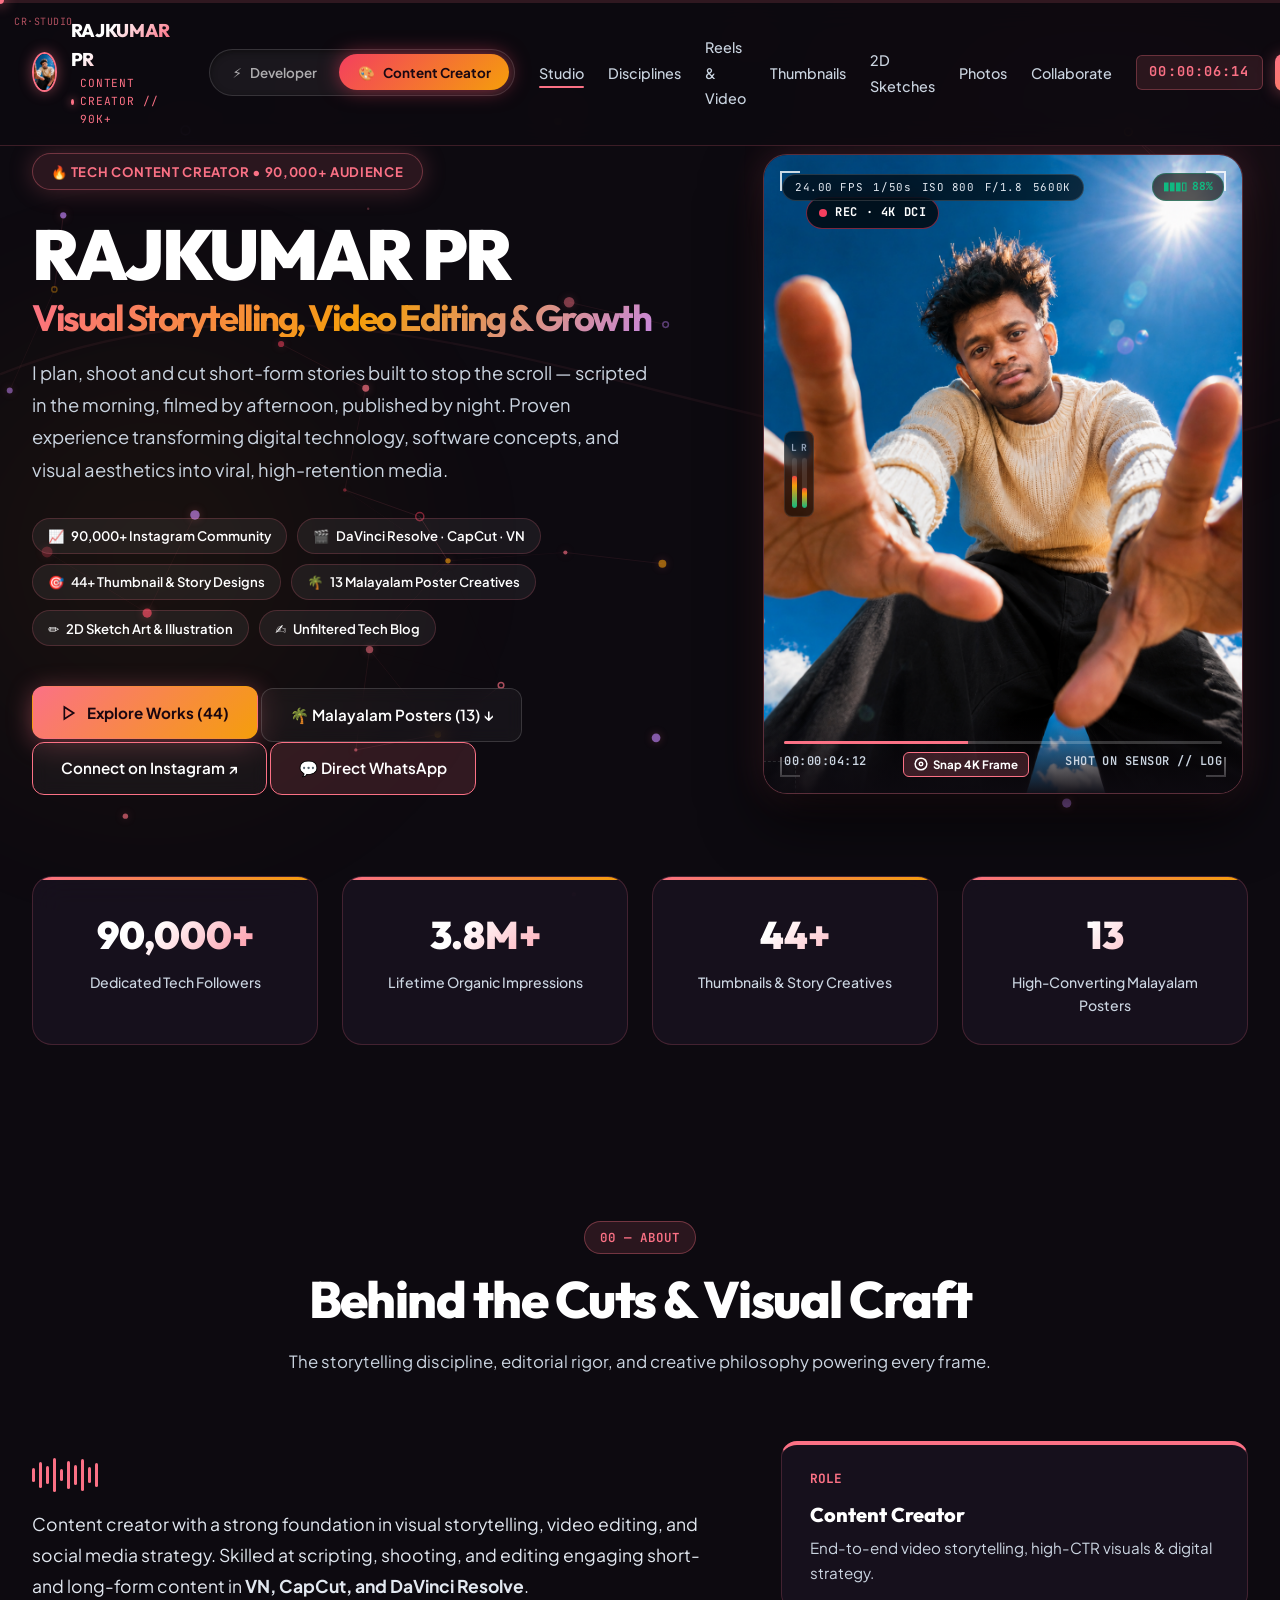
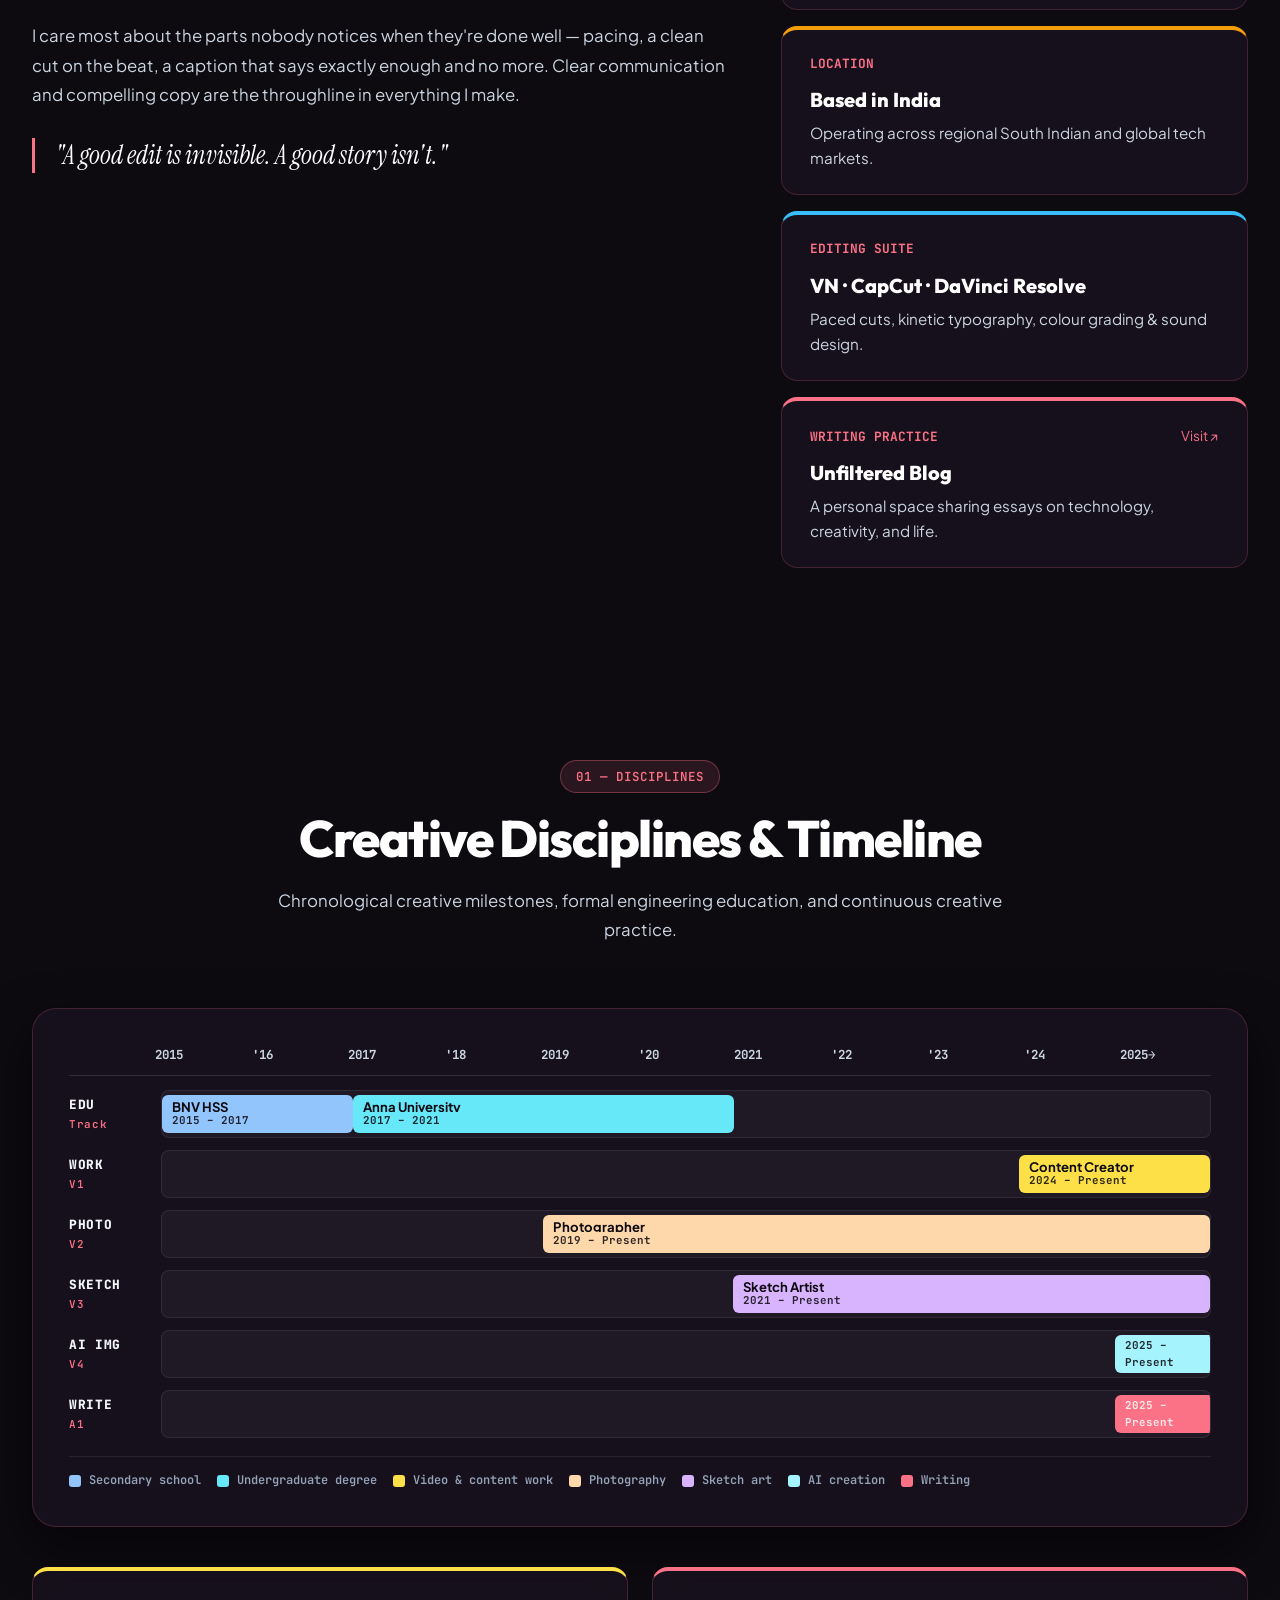
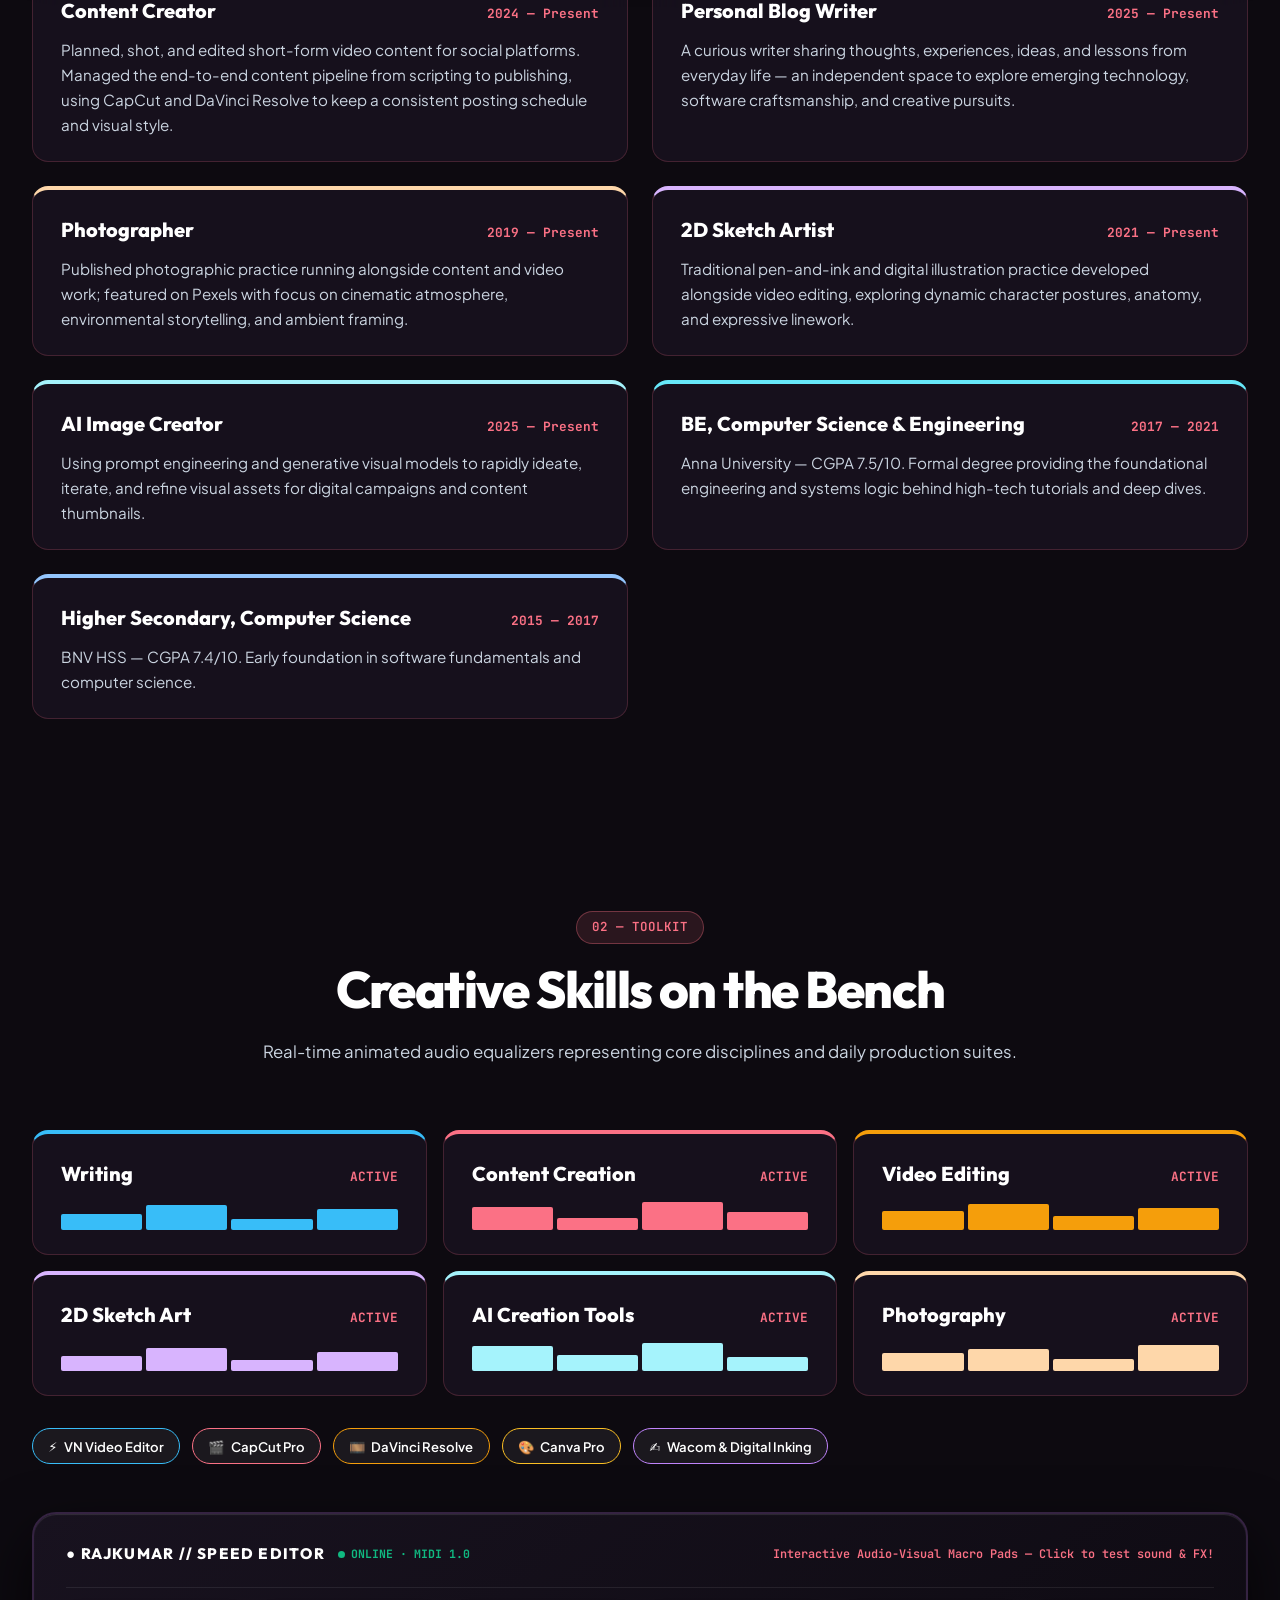
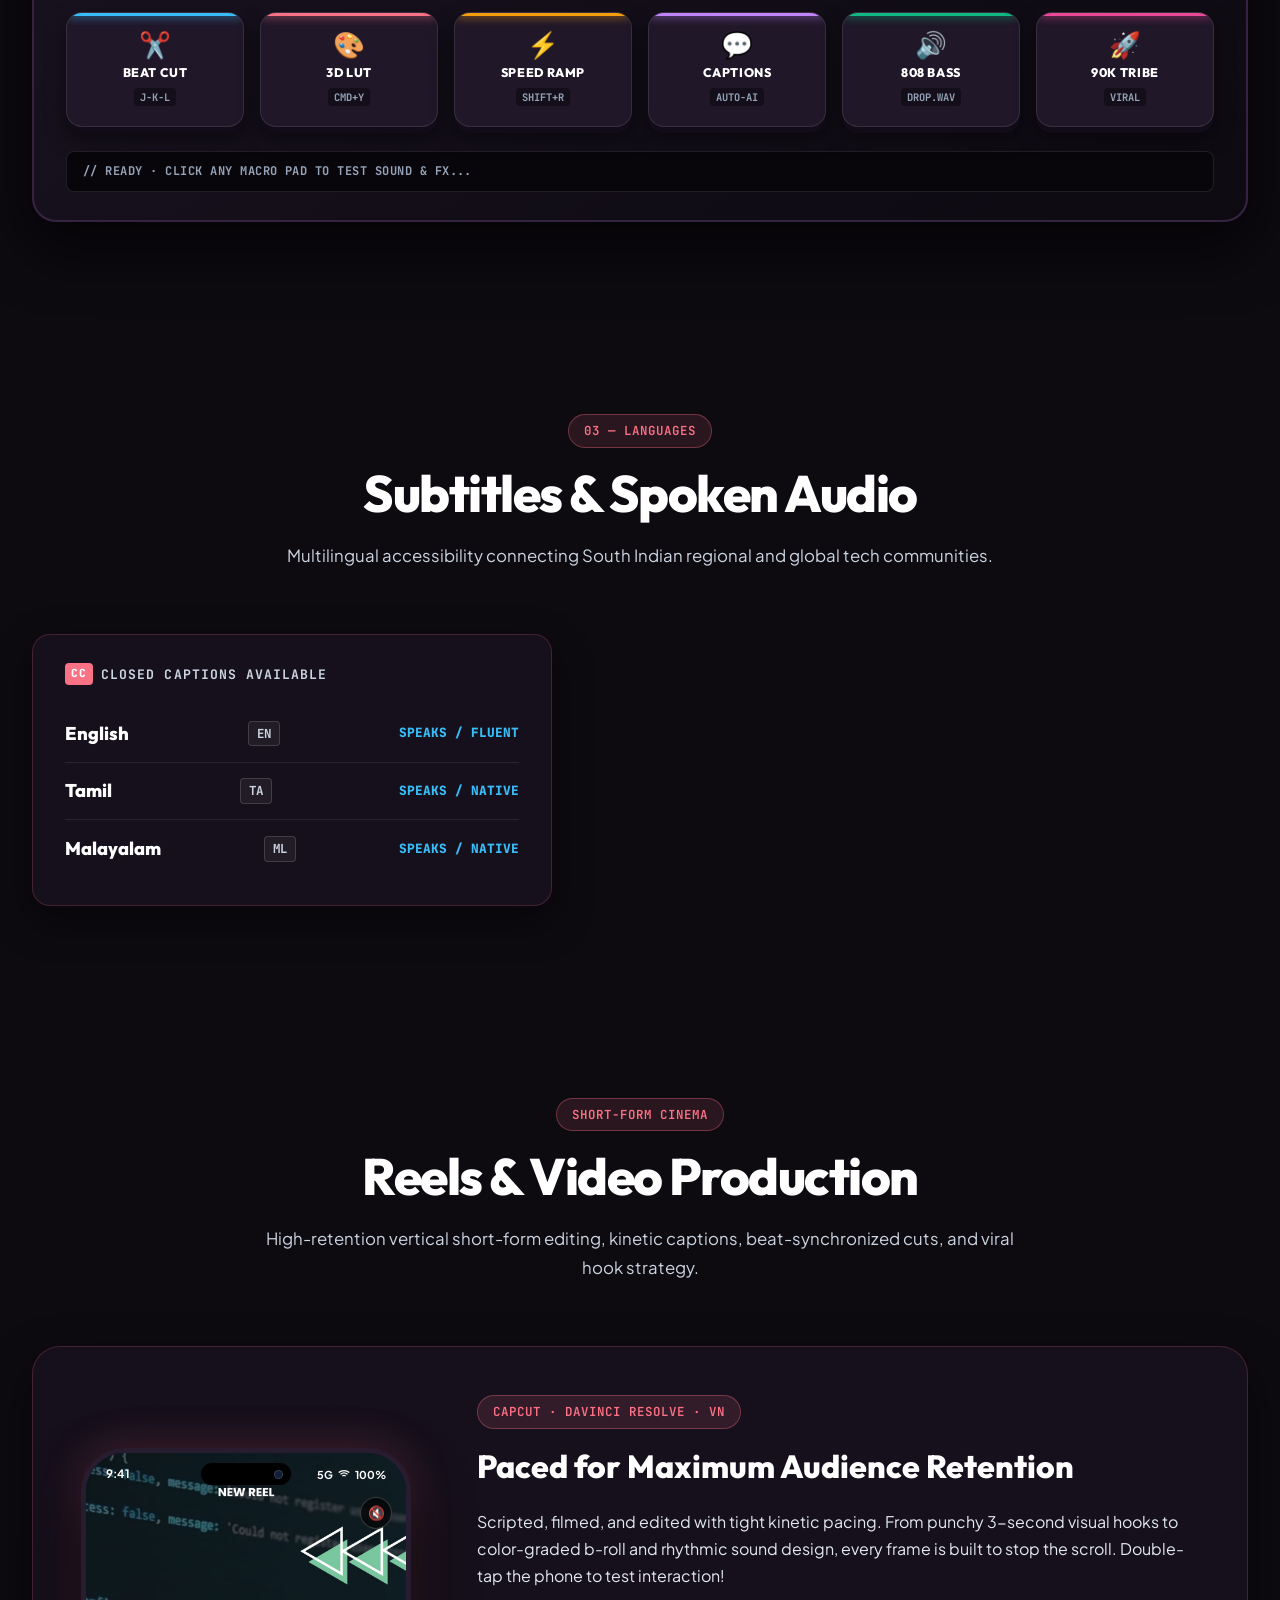
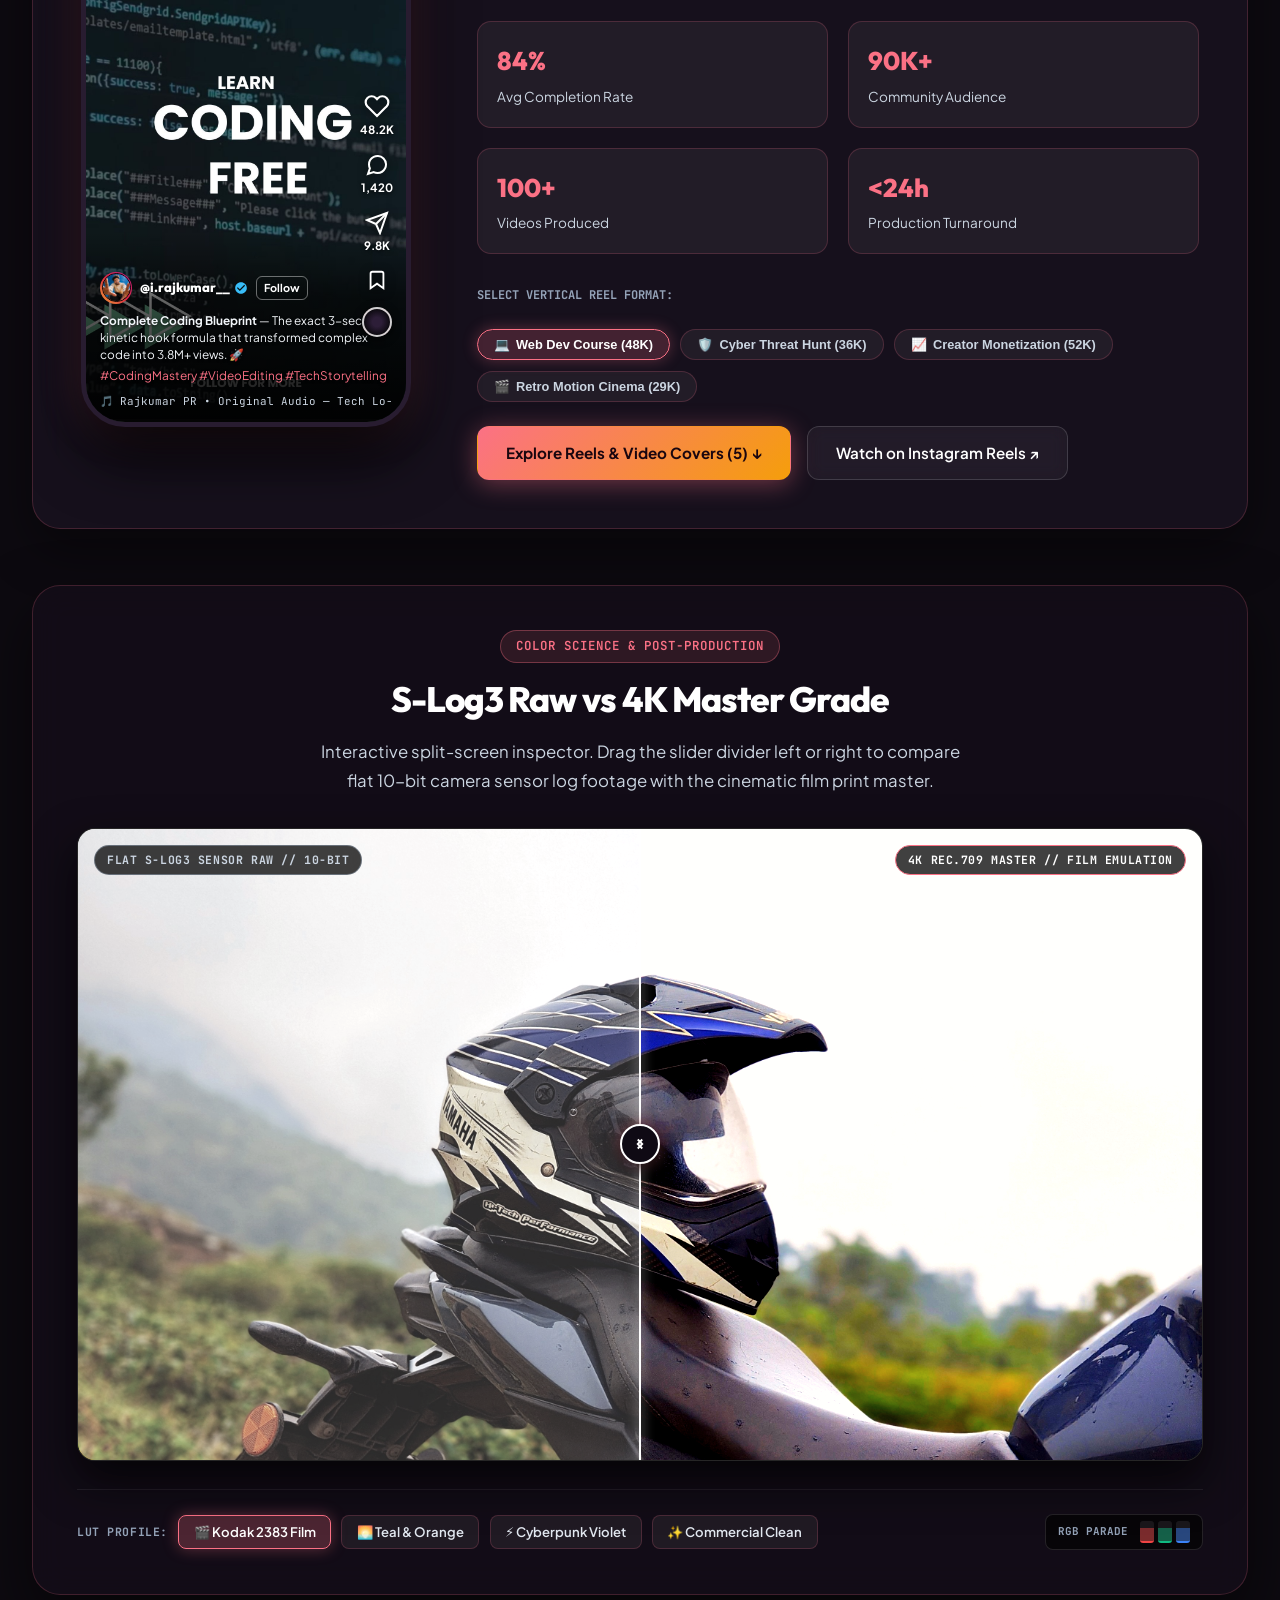
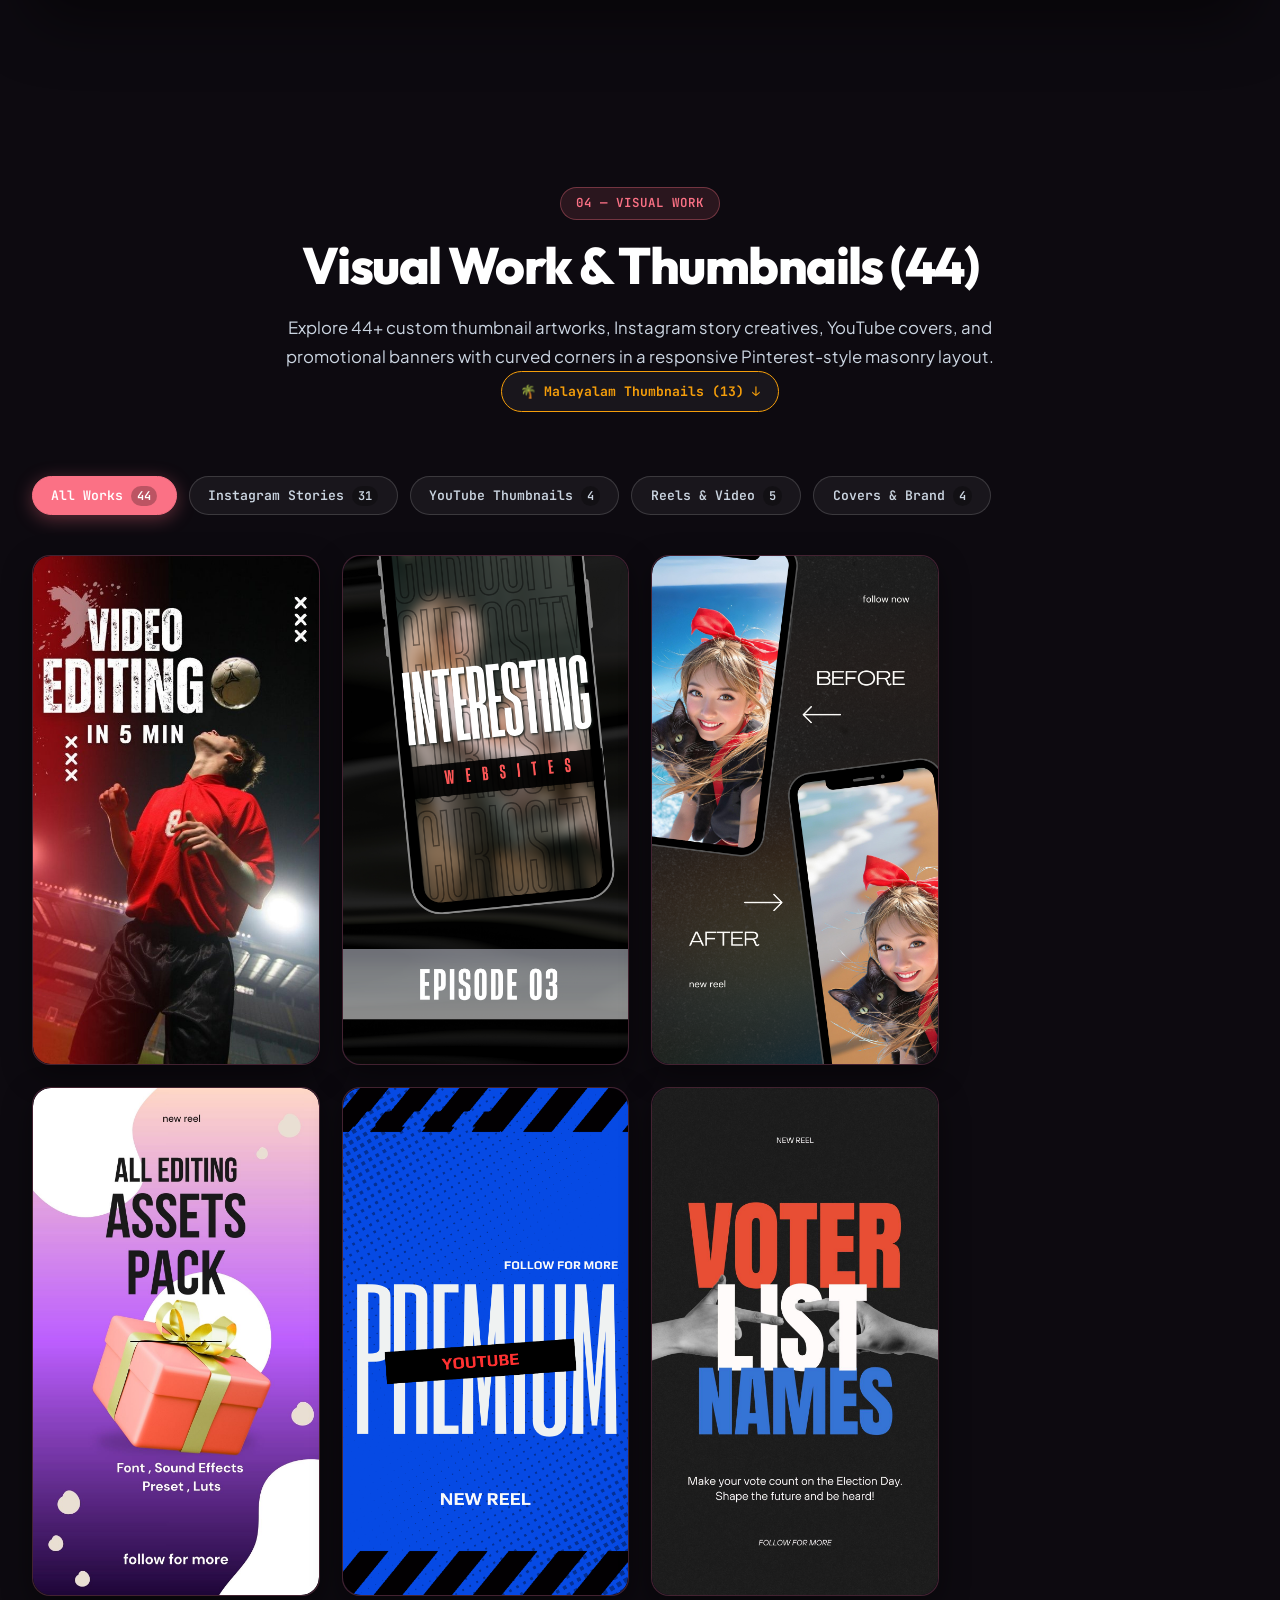
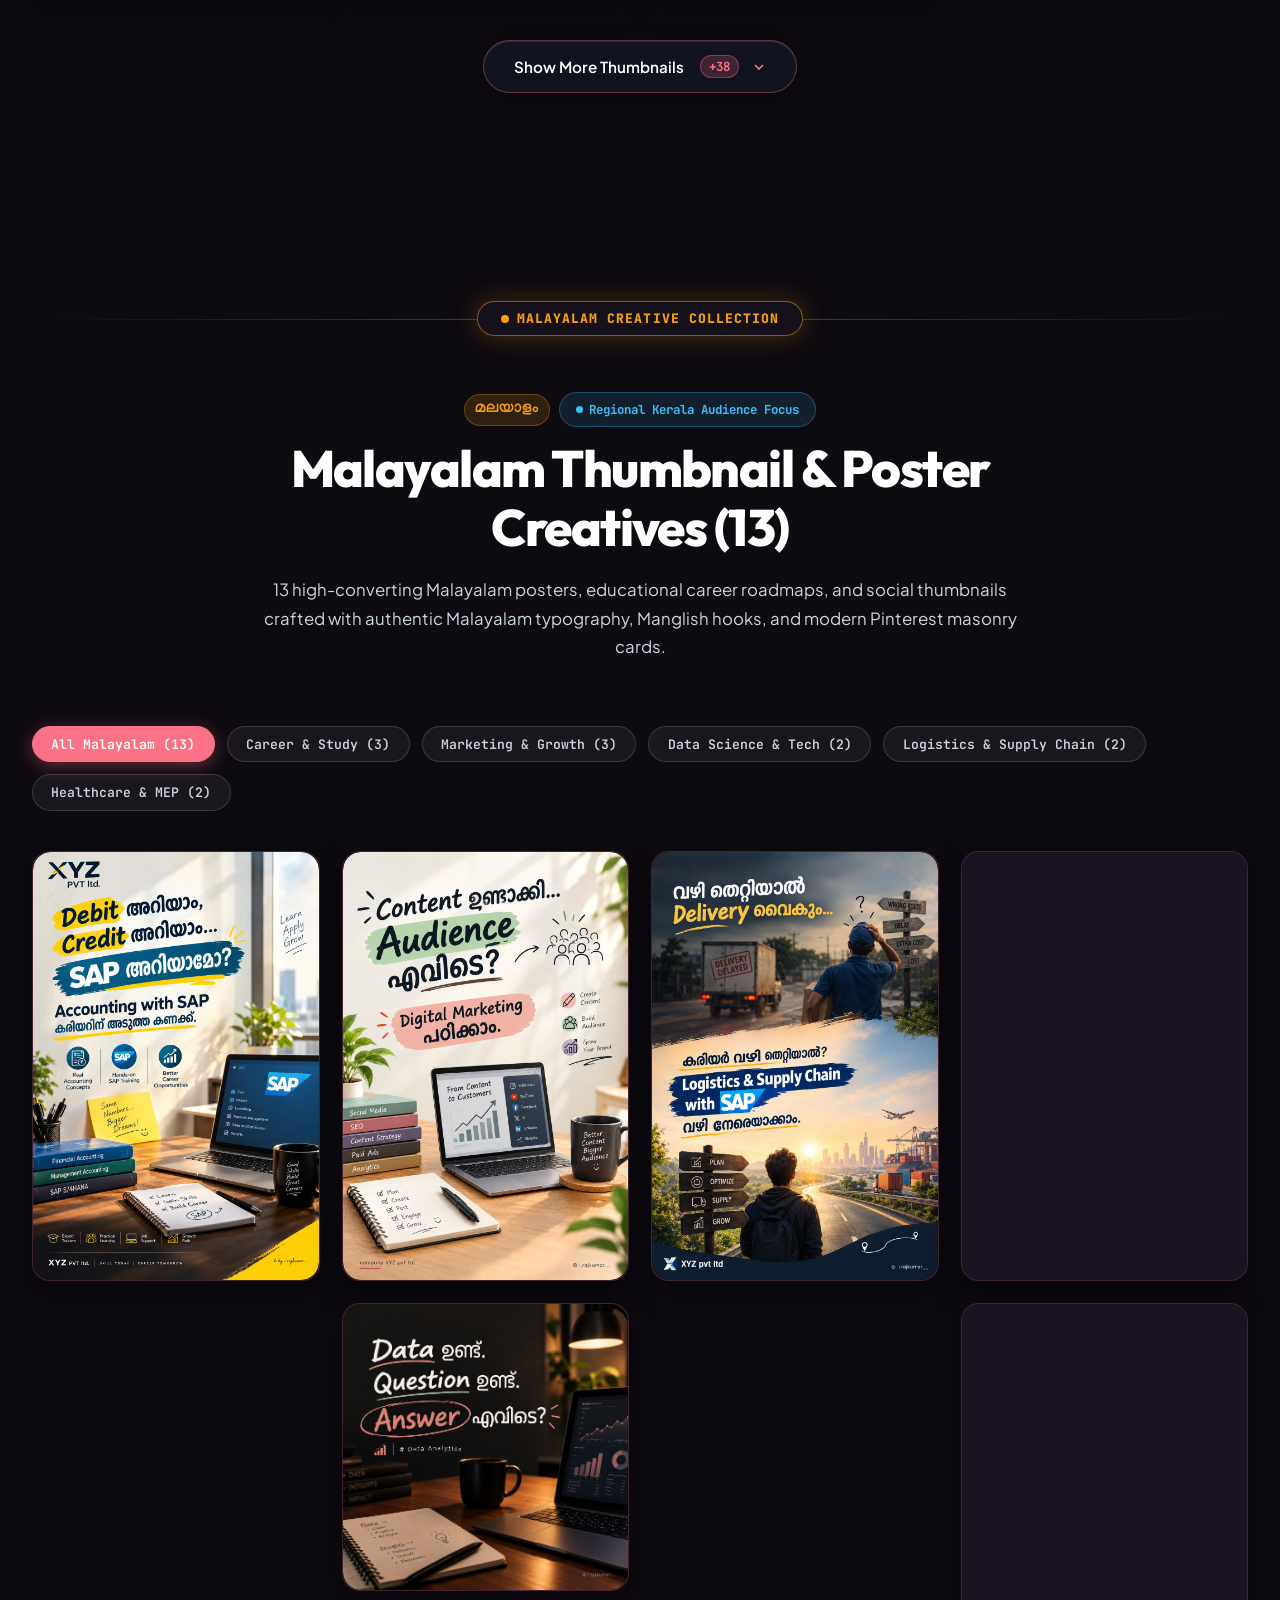
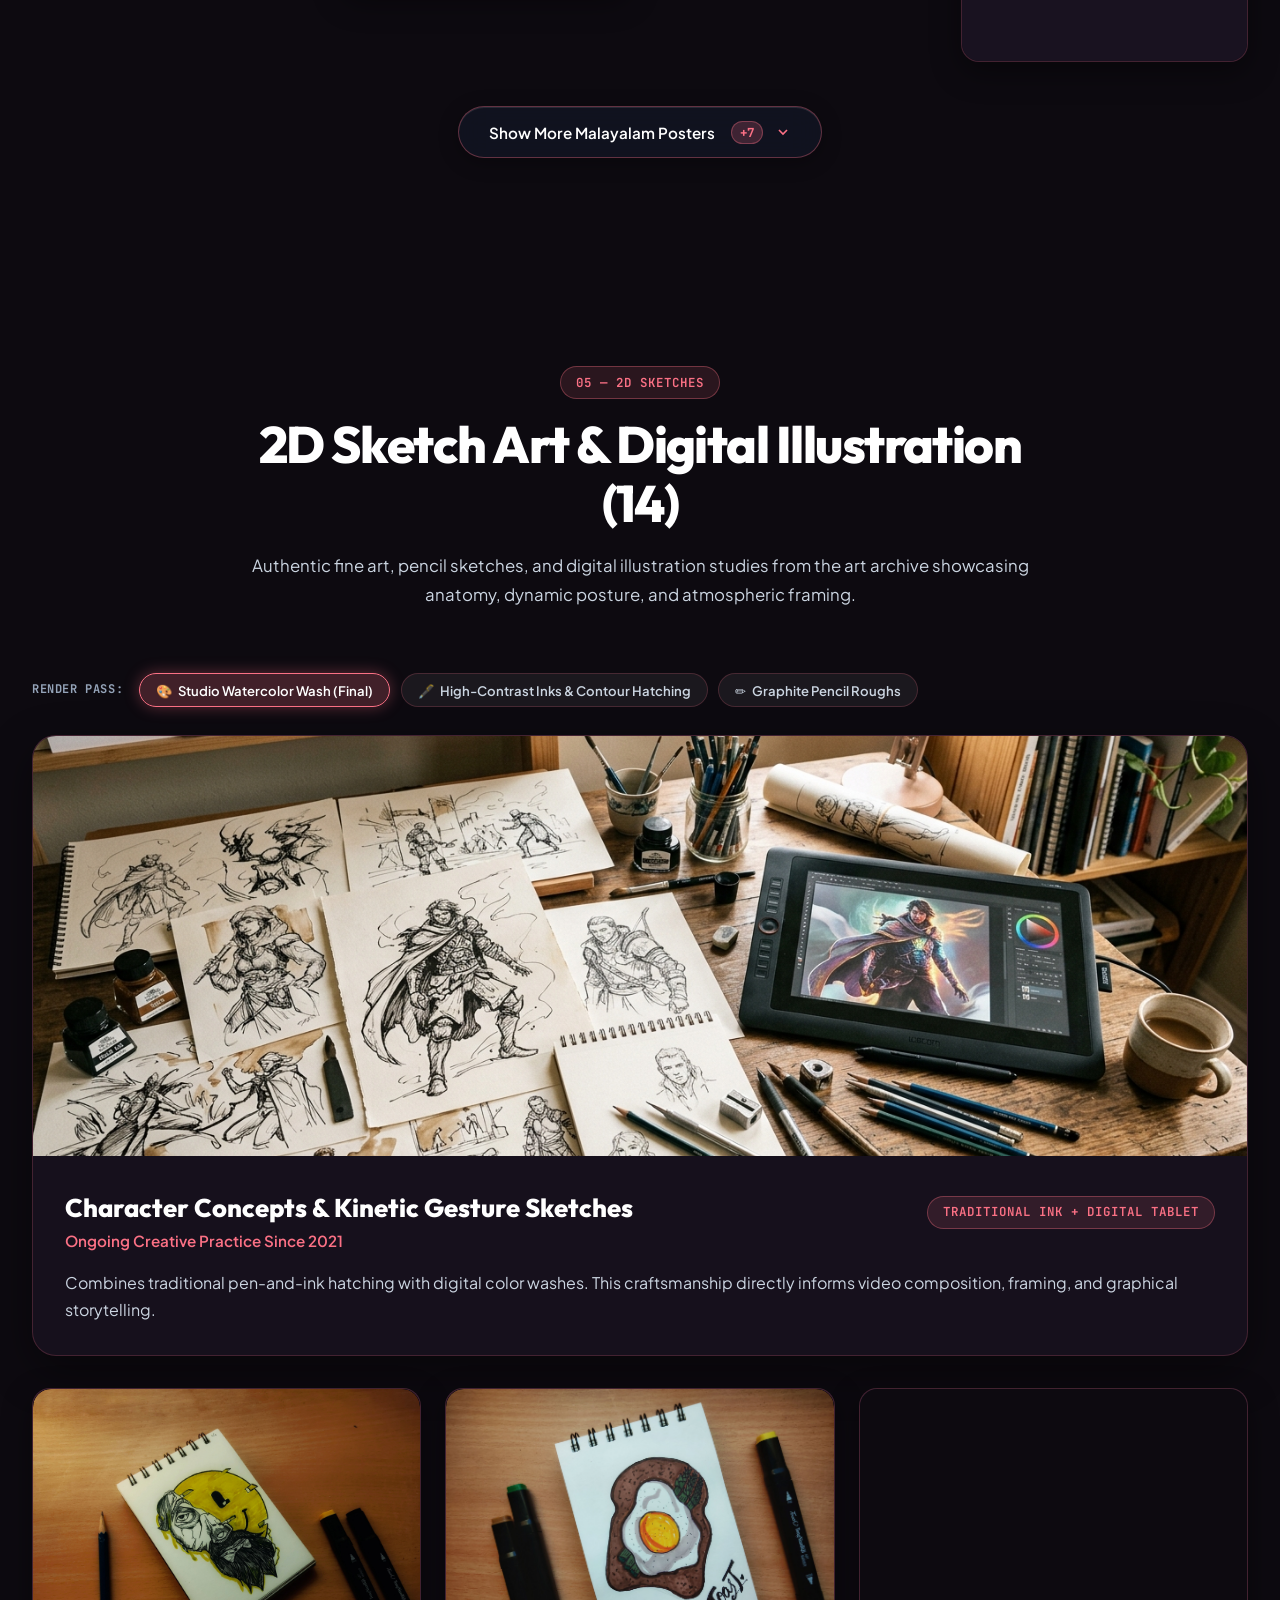
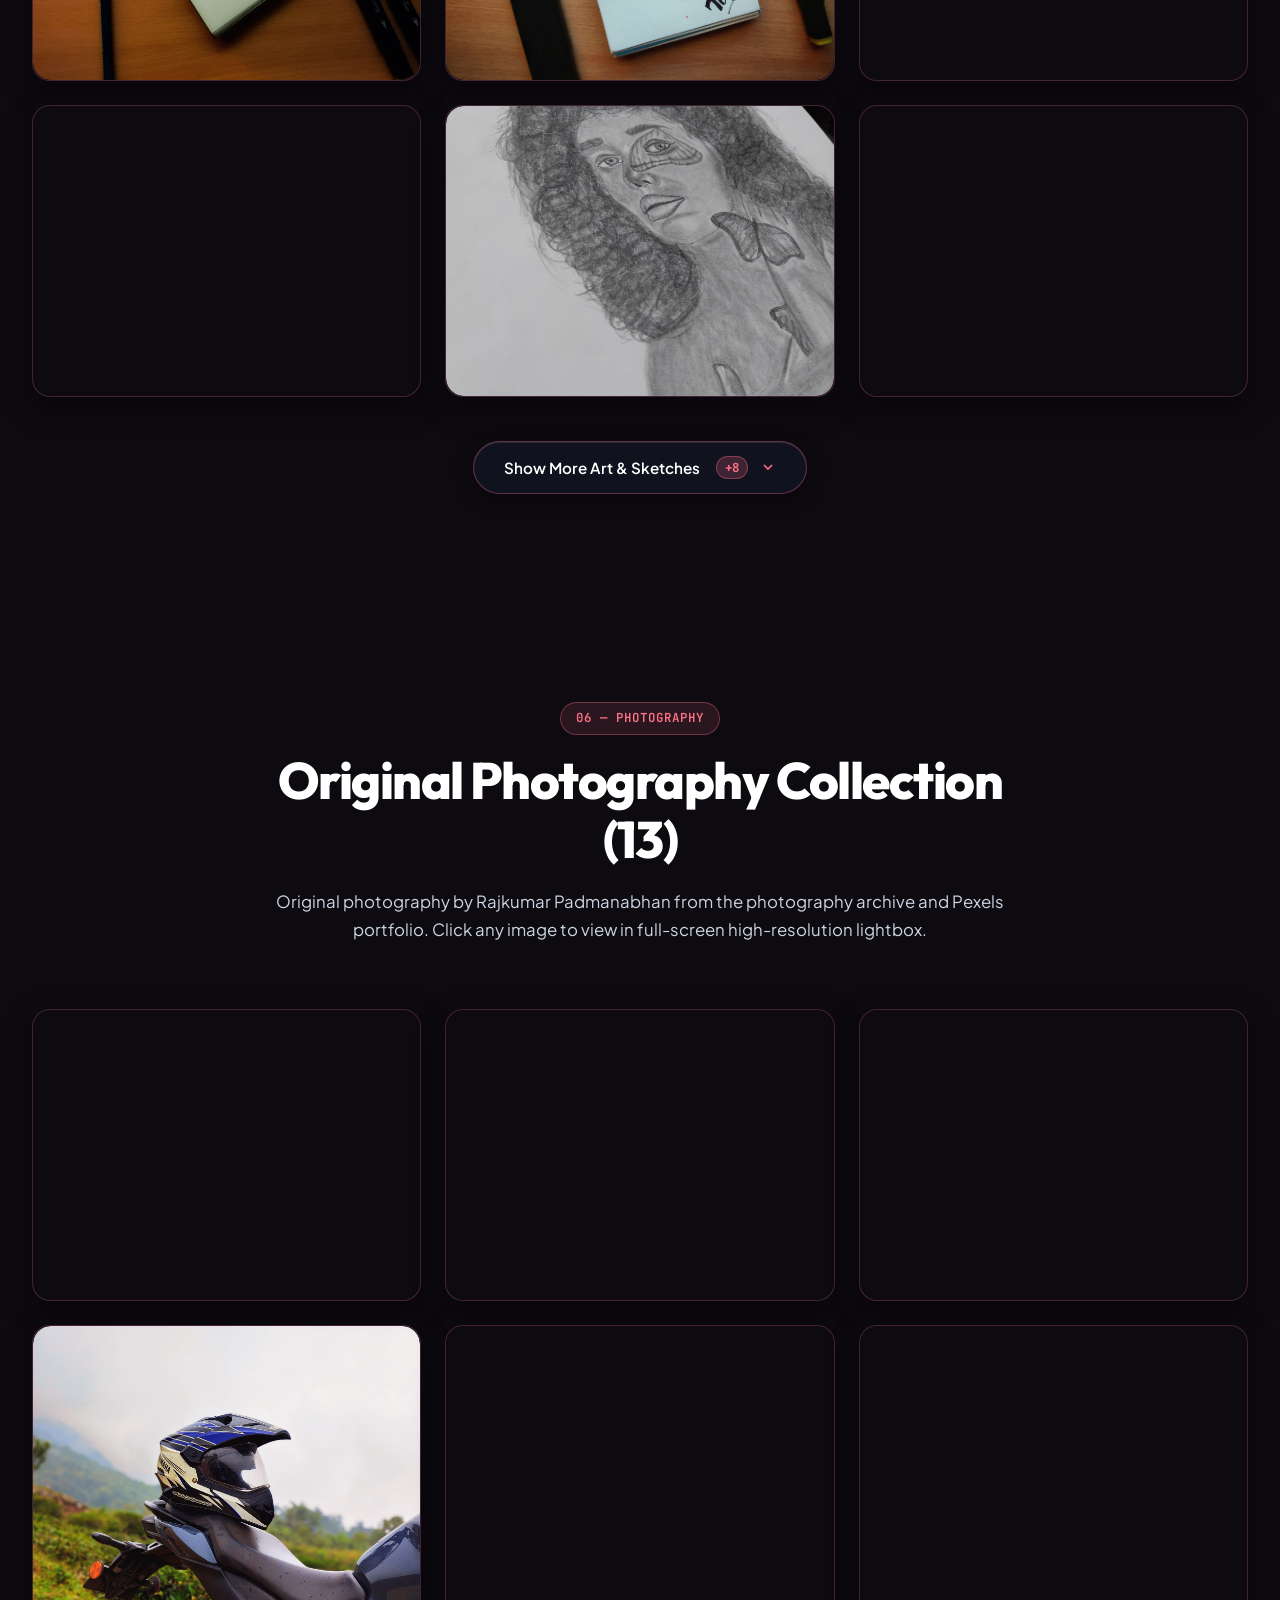
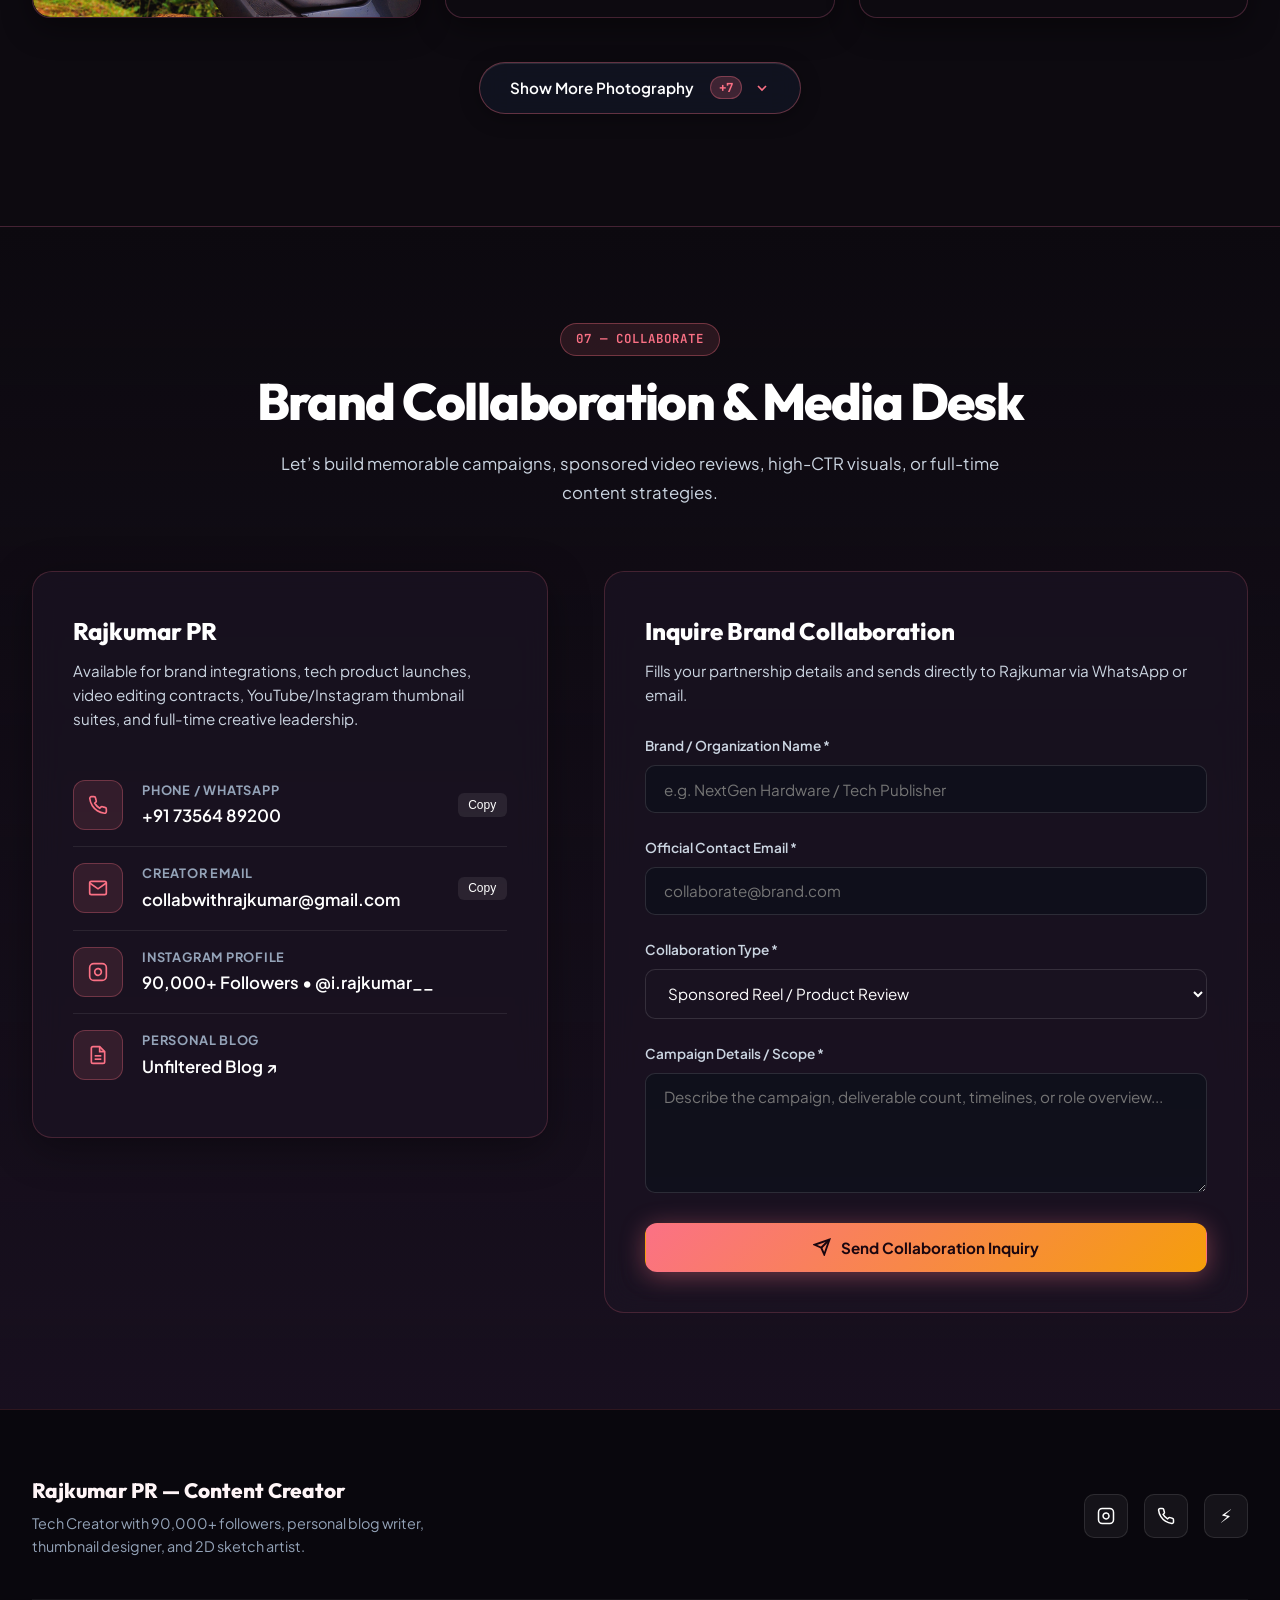
==== commit 83ef5f2e: "feat: add creative interactive elements to content creator studio (camera HUD, reels simulator, colo" ====
--- a/creator.html
+++ b/creator.html
@@ -122,14 +122,49 @@
           </div>
         </div>
 
-        <!-- Hero Film Viewfinder Frame with rajkumar.png -->
-        <div class="hero-frame-container">
-          <img src="rajkumar.png" alt="Rajkumar PR reaching toward the camera lens, shot from a low angle against a bright blue sky" />
+        <!-- Hero Film Viewfinder Frame with Camera OSD HUD -->
+        <div class="hero-frame-container" id="cameraViewfinder" title="Click anywhere to snap a 4K studio frame!">
+          <img src="rajkumar.png" alt="Rajkumar PR reaching toward the camera lens, shot from a low angle against a bright blue sky" id="cameraSubjectImg" />
+          
+          <!-- Camera Reticles & Focus Tracking Box -->
           <div class="brackets"><span class="tl"></span><span class="tr"></span><span class="bl"></span><span class="br"></span></div>
-          <div class="frame-badge"><span class="dot"></span>REC · LIVE</div>
+          <div class="camera-focus-reticle" id="cameraFocusReticle"><span class="crosshair">+</span></div>
+
+          <!-- Top OSD Status Bar -->
+          <div class="camera-hud-top">
+            <div class="frame-badge"><span class="dot"></span>REC · 4K DCI</div>
+            <div class="camera-telemetry-pill">
+              <span class="hud-item">24.00 FPS</span>
+              <span class="hud-item">1/50s</span>
+              <span class="hud-item">ISO 800</span>
+              <span class="hud-item">F/1.8</span>
+              <span class="hud-item">5600K</span>
+            </div>
+            <div class="camera-battery-pill">
+              <span class="batt-icon">▮▮▮▯</span> 88%
+            </div>
+          </div>
+
+          <!-- Dual VU Audio Meters -->
+          <div class="camera-vu-meters">
+            <div class="vu-channel"><span class="vu-label">L</span><div class="vu-bar"><i class="vu-level l"></i></div></div>
+            <div class="vu-channel"><span class="vu-label">R</span><div class="vu-bar"><i class="vu-level r"></i></div></div>
+          </div>
+
+          <!-- Shutter Flash Overlay Effect -->
+          <div class="camera-shutter-flash" id="cameraShutterFlash"></div>
+
+          <!-- Bottom Timecode & Snap Trigger -->
           <div class="frame-scrub">
             <div class="bar"><i></i></div>
-            <div class="meta"><span>00:00:04:12</span><span>SHOT ON LOCATION — IN</span></div>
+            <div class="meta">
+              <span id="heroCameraTc">00:00:04:12</span>
+              <button type="button" class="btn-camera-snap" id="btnSnapPhoto">
+                <svg width="14" height="14" viewBox="0 0 24 24" fill="none" stroke="currentColor" stroke-width="2.5"><circle cx="12" cy="12" r="10"/><circle cx="12" cy="12" r="3"/></svg>
+                <span>Snap 4K Frame</span>
+              </button>
+              <span>SHOT ON SENSOR // LOG</span>
+            </div>
           </div>
         </div>
       </div>
@@ -413,6 +448,54 @@
         <span class="creator-pill" style="border-color:#fbbf24;"><span>🎨</span> Canva Pro</span>
         <span class="creator-pill" style="border-color:#c084fc;"><span>✍️</span> Wacom & Digital Inking</span>
       </div>
+
+      <!-- Interactive Creator Studio Macro Deck (Speed Console) -->
+      <div class="creator-macro-deck">
+        <div class="deck-top-bar">
+          <div class="deck-brand">
+            <span class="deck-logo">● RAJKUMAR // SPEED EDITOR</span>
+            <span class="deck-status"><span class="dot"></span> ONLINE · MIDI 1.0</span>
+          </div>
+          <div class="deck-instructions">Interactive Audio-Visual Macro Pads — Click to test sound &amp; FX!</div>
+        </div>
+
+        <div class="deck-pads-grid">
+          <button type="button" class="macro-pad pad-cut" data-macro="cut" title="Beat Cut Hook Effect">
+            <span class="pad-icon">✂️</span>
+            <span class="pad-name">BEAT CUT</span>
+            <span class="pad-hotkey">J-K-L</span>
+          </button>
+          <button type="button" class="macro-pad pad-lut" data-macro="lut" title="Film Grade LUT Cycle">
+            <span class="pad-icon">🎨</span>
+            <span class="pad-name">3D LUT</span>
+            <span class="pad-hotkey">CMD+Y</span>
+          </button>
+          <button type="button" class="macro-pad pad-speed" data-macro="speed" title="Speed Ramp Pulse">
+            <span class="pad-icon">⚡</span>
+            <span class="pad-name">SPEED RAMP</span>
+            <span class="pad-hotkey">SHIFT+R</span>
+          </button>
+          <button type="button" class="macro-pad pad-captions" data-macro="captions" title="Kinetic Caption Animation">
+            <span class="pad-icon">💬</span>
+            <span class="pad-name">CAPTIONS</span>
+            <span class="pad-hotkey">AUTO-AI</span>
+          </button>
+          <button type="button" class="macro-pad pad-bass" data-macro="bass" title="808 Sub-Bass Drop">
+            <span class="pad-icon">🔊</span>
+            <span class="pad-name">808 BASS</span>
+            <span class="pad-hotkey">DROP.WAV</span>
+          </button>
+          <button type="button" class="macro-pad pad-confetti" data-macro="confetti" title="90K Tribe Celebration">
+            <span class="pad-icon">🚀</span>
+            <span class="pad-name">90K TRIBE</span>
+            <span class="pad-hotkey">VIRAL</span>
+          </button>
+        </div>
+
+        <div class="deck-footer-readout" id="deckReadout">
+          // READY · CLICK ANY MACRO PAD TO TEST SOUND &amp; FX...
+        </div>
+      </div>
     </section>
 
     <!-- 03 — LANGUAGES & CLOSED CAPTIONS -->
@@ -455,16 +538,100 @@
         </p>
       </div>
 
-      <div class="reels-showcase-container">
-        <div class="phone-mockup-frame">
-          <img src="thumbnail/Green%20and%20White%20Modern%20Coding%20Course%20Mobile%20Video.jpg" alt="Short-Form Video Production Reel" />
-        </div>
+      <div class="reels-interactive-wrapper">
+        <!-- Interactive Phone Hardware Frame -->
+        <div class="phone-hardware-bezel">
+          <!-- Dynamic Island Notch -->
+          <div class="phone-dynamic-island">
+            <span class="lens-dot"></span>
+          </div>
+
+          <!-- Phone Status Bar -->
+          <div class="phone-status-bar">
+            <span>9:41</span>
+            <div class="phone-status-right">
+              <span>5G</span>
+              <svg width="12" height="12" viewBox="0 0 24 24" fill="none" stroke="currentColor" stroke-width="2.5"><path d="M5 12.55a11 11 0 0 1 14.08 0"/><path d="M1.42 9a16 16 0 0 1 21.16 0"/><path d="M8.53 16.11a6 6 0 0 1 6.95 0"/><line x1="12" y1="20" x2="12.01" y2="20"/></svg>
+              <span>100%</span>
+            </div>
+          </div>
+
+          <!-- Video Surface & Interactive Canvas -->
+          <div class="reel-video-surface" id="reelVideoSurface" title="Double-tap to like!">
+            <img src="thumbnail/Green%20and%20White%20Modern%20Coding%20Course%20Mobile%20Video.jpg" alt="Coding Course Masterclass Reel" id="reelActiveImg" />
+            
+            <!-- Sound Toggle Pill -->
+            <button type="button" class="reel-sound-chip" id="reelSoundToggle" title="Toggle audio simulation">🔇</button>
+
+            <!-- Giant Bursting Heart -->
+            <div class="reel-big-heart-pop" id="reelBigHeart">❤️</div>
+            <div id="reelFloatingHearts"></div>
+
+            <!-- Right Instagram Action Rail -->
+            <div class="reel-action-rail">
+              <button type="button" class="reel-rail-btn" id="reelLikeBtn" title="Like this reel">
+                <svg width="26" height="26" viewBox="0 0 24 24" fill="none" stroke="currentColor" stroke-width="2"><path d="M20.84 4.61a5.5 5.5 0 0 0-7.78 0L12 5.67l-1.06-1.06a5.5 5.5 0 0 0-7.78 7.78l1.06 1.06L12 21.23l7.78-7.78 1.06-1.06a5.5 5.5 0 0 0 0-7.78z"/></svg>
+                <span class="reel-rail-count" id="reelLikeCount">48.2K</span>
+              </button>
+
+              <button type="button" class="reel-rail-btn" id="reelCommentBtn" title="View audience comments">
+                <svg width="24" height="24" viewBox="0 0 24 24" fill="none" stroke="currentColor" stroke-width="2"><path d="M21 11.5a8.38 8.38 0 0 1-.9 3.8 8.5 8.5 0 0 1-7.6 4.7 8.38 8.38 0 0 1-3.8-.9L3 21l1.9-5.7a8.38 8.38 0 0 1-.9-3.8 8.5 8.5 0 0 1 4.7-7.6 8.38 8.38 0 0 1 3.8-.9h.5a8.48 8.48 0 0 1 8 8v.5z"/></svg>
+                <span class="reel-rail-count">1,420</span>
+              </button>
+
+              <button type="button" class="reel-rail-btn" id="reelShareBtn" title="Share reel">
+                <svg width="24" height="24" viewBox="0 0 24 24" fill="none" stroke="currentColor" stroke-width="2"><line x1="22" y1="2" x2="11" y2="13"/><polygon points="22 2 15 22 11 13 2 9 22 2"/></svg>
+                <span class="reel-rail-count">9.8K</span>
+              </button>
+
+              <button type="button" class="reel-rail-btn" title="Save to bookmarks">
+                <svg width="22" height="22" viewBox="0 0 24 24" fill="none" stroke="currentColor" stroke-width="2"><path d="M19 21l-7-5-7 5V5a2 2 0 0 1 2-2h10a2 2 0 0 1 2 2z"/></svg>
+              </button>
+
+              <div class="reel-disc-spin" title="Original Sound Track"></div>
+            </div>
+
+            <!-- Bottom Caption & Profile Bar -->
+            <div class="reel-bottom-overlay">
+              <div class="reel-user-row">
+                <div class="reel-user-avatar">
+                  <img src="rajkumar.png" alt="Rajkumar PR" />
+                </div>
+                <div class="reel-user-handle">
+                  @i.rajkumar__
+                  <span class="verified-blue-badge">
+                    <svg width="14" height="14" viewBox="0 0 24 24" fill="#38bdf8"><path d="M12 2C6.48 2 2 6.48 2 12s4.48 10 10 10 10-4.48 10-10S17.52 2 12 2zm-2 15l-5-5 1.41-1.41L10 14.17l7.59-7.59L19 8l-9 9z"/></svg>
+                  </span>
+                </div>
+                <span class="reel-follow-chip">Follow</span>
+              </div>
+
+              <div class="reel-caption-desc" id="reelCaptionText">
+                <strong>Complete Coding Blueprint</strong> — The exact 3-second kinetic hook formula that transformed complex code into 3.8M+ views. 🚀
+                <span style="color:var(--creator-primary); display:block; margin-top:0.25rem;">#CodingMastery #VideoEditing #TechStorytelling</span>
+              </div>
+
+              <div class="reel-audio-marquee">
+                <span>🎵</span>
+                <span id="reelAudioTicker">Rajkumar PR • Original Audio — Tech Lo-Fi Pacing</span>
+              </div>
+            </div>
+
+            <!-- Animated Playback Scrub Bar -->
+            <div class="reel-progress-scrubber">
+              <div class="reel-progress-fill"></div>
+            </div>
+          </div>
+        </div>
+
+        <!-- Reels Metrics & Narrative Content -->
         <div class="reels-info-content">
           <span class="section-badge" style="margin-bottom:0.75rem;">CapCut · DaVinci Resolve · VN</span>
           <h3>Paced for Maximum Audience Retention</h3>
           <p style="color:#e2e8f0; line-height:1.7; margin-bottom:1.25rem;">
-            Scripted, filmed, and edited with tight kinetic pacing. From punchy 3-second visual hooks to color-graded b-roll and rhythmic sound design, every frame is built to stop the scroll.
+            Scripted, filmed, and edited with tight kinetic pacing. From punchy 3-second visual hooks to color-graded b-roll and rhythmic sound design, every frame is built to stop the scroll. Double-tap the phone to test interaction!
           </p>
+
           <div class="reels-metrics-grid">
             <div class="reel-metric-pill">
               <h4>84%</h4>
@@ -483,6 +650,28 @@
               <p>Production Turnaround</p>
             </div>
           </div>
+
+          <!-- Interactive Reel Switcher Tabs -->
+          <div style="margin-bottom:1.5rem;">
+            <div style="font-family:var(--font-mono); font-size:0.75rem; color:#94a3b8; font-weight:700; margin-bottom:0.6rem;">
+              SELECT VERTICAL REEL FORMAT:
+            </div>
+            <div class="reels-switcher-row">
+              <button type="button" class="reel-switch-pill active" onclick="switchReel(0, this)">
+                <span>💻</span> Web Dev Course (48K)
+              </button>
+              <button type="button" class="reel-switch-pill" onclick="switchReel(1, this)">
+                <span>🛡️</span> Cyber Threat Hunt (36K)
+              </button>
+              <button type="button" class="reel-switch-pill" onclick="switchReel(2, this)">
+                <span>📈</span> Creator Monetization (52K)
+              </button>
+              <button type="button" class="reel-switch-pill" onclick="switchReel(3, this)">
+                <span>🎬</span> Retro Motion Cinema (29K)
+              </button>
+            </div>
+          </div>
+
           <div style="display:flex; gap:1rem; flex-wrap:wrap;">
             <a href="#thumbnails" onclick="filterGallery('reels');" class="btn btn-primary" style="text-decoration:none;">
               <span>Explore Reels &amp; Video Covers (5) ↓</span>
@@ -490,6 +679,59 @@
             <a href="https://www.instagram.com/i.rajkumar__/" target="_blank" rel="noopener" class="btn btn-outline" style="text-decoration:none;">
               <span>Watch on Instagram Reels ↗</span>
             </a>
+          </div>
+        </div>
+      </div>
+
+      <!-- 03.5 — CINEMATIC COLOR GRADING SUITE (BEFORE / AFTER COMPARISON) -->
+      <div class="color-grading-showcase">
+        <div class="section-header" style="text-align:center; margin-bottom:2rem;">
+          <span class="section-badge">Color Science &amp; Post-Production</span>
+          <h3 class="section-title" style="font-size:2.2rem;">S-Log3 Raw vs 4K Master Grade</h3>
+          <p class="section-subtitle" style="margin:0 auto; max-width:650px;">
+            Interactive split-screen inspector. Drag the slider divider left or right to compare flat 10-bit camera sensor log footage with the cinematic film print master.
+          </p>
+        </div>
+
+        <div class="grading-slider-container" id="gradingSlider">
+          <!-- Graded (Foreground / Master) -->
+          <div class="grading-layer graded" id="gradingLayerGraded">
+            <img src="photography/1779028328755~4.png" alt="4K Graded Cinematic Master" />
+            <div class="grading-label graded">4K REC.709 MASTER // FILM EMULATION</div>
+          </div>
+
+          <!-- Raw Log (Background revealed by clip-path) -->
+          <div class="grading-layer raw" id="gradingLayerRaw">
+            <img src="photography/1779028328755~4.png" alt="Flat S-Log3 Raw Camera Sensor Feed" />
+            <div class="grading-label raw">FLAT S-LOG3 SENSOR RAW // 10-BIT</div>
+          </div>
+
+          <!-- Draggable Divider Handle -->
+          <div class="grading-handle" id="gradingHandle">
+            <div class="handle-line"></div>
+            <div class="handle-circle">
+              <svg width="18" height="18" viewBox="0 0 24 24" fill="none" stroke="currentColor" stroke-width="2.5"><polyline points="15 18 9 12 15 6"/><polyline points="9 6 15 12 9 18"/></svg>
+            </div>
+          </div>
+        </div>
+
+        <!-- LUT Presets Selector & RGB Vectorscope Simulation -->
+        <div class="grading-controls-bar">
+          <div class="lut-preset-group">
+            <span class="lut-group-label">LUT PROFILE:</span>
+            <button type="button" class="btn-lut-preset active" data-lut="kodak" onclick="applyLutPreset('kodak', this)">🎬 Kodak 2383 Film</button>
+            <button type="button" class="btn-lut-preset" data-lut="teal-orange" onclick="applyLutPreset('teal-orange', this)">🌅 Teal &amp; Orange</button>
+            <button type="button" class="btn-lut-preset" data-lut="cyberpunk" onclick="applyLutPreset('cyberpunk', this)">⚡ Cyberpunk Violet</button>
+            <button type="button" class="btn-lut-preset" data-lut="commercial" onclick="applyLutPreset('commercial', this)">✨ Commercial Clean</button>
+          </div>
+
+          <div class="waveform-mini-scope">
+            <span class="scope-label">RGB PARADE</span>
+            <div class="scope-bars">
+              <div class="scope-col r"><div class="wave"></div></div>
+              <div class="scope-col g"><div class="wave"></div></div>
+              <div class="scope-col b"><div class="wave"></div></div>
+            </div>
           </div>
         </div>
       </div>
@@ -607,6 +849,22 @@
         </p>
       </div>
 
+      <!-- Interactive Art Layer Switcher -->
+      <div class="art-layer-switcher-bar">
+        <span class="layer-bar-label">RENDER PASS:</span>
+        <div class="art-layer-pills">
+          <button type="button" class="art-layer-btn active" data-layer="render" onclick="setArtLayerMode('render', this)">
+            <span>🎨</span> Studio Watercolor Wash (Final)
+          </button>
+          <button type="button" class="art-layer-btn" data-layer="ink" onclick="setArtLayerMode('ink', this)">
+            <span>🖋️</span> High-Contrast Inks &amp; Contour Hatching
+          </button>
+          <button type="button" class="art-layer-btn" data-layer="pencil" onclick="setArtLayerMode('pencil', this)">
+            <span>✏️</span> Graphite Pencil Roughs
+          </button>
+        </div>
+      </div>
+
       <div class="art-showcase-card">
         <div class="art-image-wrap">
           <img src="assets/creator/sketch_showcase.jpg" alt="2D Sketch Art and Digital Illustration Studio Desk" />
@@ -827,5 +1085,6 @@
   <script src="js/canvas-creator.js"></script>
   <script src="js/main.js"></script>
   <script src="js/creator-gallery.js"></script>
+  <script src="js/creator-interactive.js"></script>
 </body>
 </html>
--- a/css/creator.css
+++ b/css/creator.css
@@ -1644,4 +1644,1026 @@
   transition: transform 0.6s var(--ease-spring);
 }
 
-
+/* ==========================================================================
+   INTERACTIVE CREATOR STUDIO ELEMENTS & VISUAL WOW-FACTOR
+   ========================================================================== */
+
+/* 1. HERO CAMERA VIEWFINDER HUD */
+.hero-frame-container {
+  cursor: crosshair;
+}
+
+.camera-focus-reticle {
+  position: absolute;
+  width: 64px;
+  height: 64px;
+  border: 1px dashed rgba(255, 255, 255, 0.7);
+  border-radius: 6px;
+  transform: translate(-50%, -50%);
+  pointer-events: none;
+  opacity: 0.4;
+  transition: opacity 0.3s ease, border-color 0.2s;
+  display: flex;
+  align-items: center;
+  justify-content: center;
+  box-shadow: 0 0 15px rgba(251, 113, 133, 0.3);
+}
+
+.camera-focus-reticle .crosshair {
+  color: #fb7185;
+  font-family: var(--font-mono);
+  font-size: 1.4rem;
+  font-weight: 300;
+  line-height: 1;
+}
+
+.camera-hud-top {
+  position: absolute;
+  top: 18px;
+  left: 18px;
+  right: 18px;
+  display: flex;
+  justify-content: space-between;
+  align-items: center;
+  pointer-events: none;
+  z-index: 5;
+}
+
+.camera-telemetry-pill {
+  display: flex;
+  align-items: center;
+  gap: 0.65rem;
+  background: rgba(0, 0, 0, 0.65);
+  backdrop-filter: blur(8px);
+  border: 1px solid rgba(255, 255, 255, 0.15);
+  border-radius: 999px;
+  padding: 4px 12px;
+  font-family: var(--font-mono);
+  font-size: 0.68rem;
+  color: #e2e8f0;
+  letter-spacing: 0.05em;
+}
+
+.camera-battery-pill {
+  background: rgba(0, 0, 0, 0.65);
+  backdrop-filter: blur(8px);
+  border: 1px solid rgba(16, 185, 129, 0.35);
+  border-radius: 999px;
+  padding: 4px 10px;
+  font-family: var(--font-mono);
+  font-size: 0.7rem;
+  color: #10b981;
+  font-weight: 700;
+  display: flex;
+  align-items: center;
+  gap: 5px;
+}
+
+.camera-vu-meters {
+  position: absolute;
+  left: 20px;
+  top: 50%;
+  transform: translateY(-50%);
+  display: flex;
+  gap: 4px;
+  background: rgba(0, 0, 0, 0.6);
+  backdrop-filter: blur(8px);
+  padding: 8px 6px;
+  border-radius: 8px;
+  border: 1px solid rgba(255, 255, 255, 0.1);
+  pointer-events: none;
+  z-index: 5;
+}
+
+.vu-channel {
+  display: flex;
+  flex-direction: column;
+  align-items: center;
+  gap: 3px;
+}
+
+.vu-channel .vu-label {
+  font-family: var(--font-mono);
+  font-size: 0.6rem;
+  color: #94a3b8;
+  font-weight: 700;
+}
+
+.vu-bar {
+  width: 5px;
+  height: 50px;
+  background: rgba(255, 255, 255, 0.1);
+  border-radius: 3px;
+  position: relative;
+  overflow: hidden;
+  display: flex;
+  align-items: flex-end;
+}
+
+.vu-level {
+  width: 100%;
+  background: linear-gradient(to top, #10b981 0%, #f59e0b 70%, #ef4444 100%);
+  border-radius: 2px;
+  transition: height 0.1s ease;
+}
+
+.camera-shutter-flash {
+  position: absolute;
+  inset: 0;
+  background: #fff;
+  opacity: 0;
+  pointer-events: none;
+  z-index: 10;
+}
+
+.camera-shutter-flash.active {
+  animation: shutterFlashAnim 0.25s ease-out forwards;
+}
+
+@keyframes shutterFlashAnim {
+  0% { opacity: 0.95; }
+  100% { opacity: 0; }
+}
+
+.btn-camera-snap {
+  background: rgba(251, 113, 133, 0.2);
+  border: 1px solid var(--creator-primary);
+  color: #fff;
+  padding: 4px 10px;
+  border-radius: 6px;
+  font-family: var(--font-sans);
+  font-size: 0.72rem;
+  font-weight: 700;
+  cursor: pointer;
+  display: inline-flex;
+  align-items: center;
+  gap: 5px;
+  transition: all var(--transition-fast);
+}
+
+.btn-camera-snap:hover {
+  background: var(--creator-primary);
+  color: #fff;
+  box-shadow: 0 0 15px rgba(251, 113, 133, 0.5);
+  transform: translateY(-1px);
+}
+
+/* 2. INTERACTIVE REELS SIMULATOR PHONE */
+.reels-interactive-wrapper {
+  display: grid;
+  grid-template-columns: 340px 1fr;
+  gap: 3.5rem;
+  align-items: center;
+  background: var(--creator-bg-card);
+  backdrop-filter: var(--glass-blur);
+  border: 1px solid var(--creator-border);
+  border-radius: 28px;
+  padding: 3rem;
+  box-shadow: 0 20px 50px rgba(0, 0, 0, 0.4);
+}
+
+.phone-hardware-bezel {
+  position: relative;
+  width: 100%;
+  max-width: 330px;
+  border-radius: 44px;
+  background: #0f0a14;
+  border: 5px solid #281c30;
+  box-shadow: 0 30px 60px rgba(0, 0, 0, 0.8), 0 0 40px rgba(251, 113, 133, 0.25);
+  overflow: hidden;
+  user-select: none;
+}
+
+.phone-dynamic-island {
+  position: absolute;
+  top: 10px;
+  left: 50%;
+  transform: translateX(-50%);
+  width: 90px;
+  height: 22px;
+  background: #000;
+  border-radius: 20px;
+  z-index: 15;
+  display: flex;
+  align-items: center;
+  justify-content: flex-end;
+  padding-right: 8px;
+  gap: 6px;
+}
+
+.phone-dynamic-island .lens-dot {
+  width: 9px;
+  height: 9px;
+  background: #111e38;
+  border-radius: 50%;
+  border: 1px solid rgba(255, 255, 255, 0.15);
+}
+
+.phone-status-bar {
+  position: absolute;
+  top: 12px;
+  left: 20px;
+  right: 20px;
+  display: flex;
+  justify-content: space-between;
+  align-items: center;
+  color: #fff;
+  font-family: var(--font-sans);
+  font-size: 0.72rem;
+  font-weight: 700;
+  z-index: 14;
+  pointer-events: none;
+}
+
+.phone-status-right {
+  display: flex;
+  align-items: center;
+  gap: 5px;
+  font-size: 0.68rem;
+}
+
+.reel-video-surface {
+  position: relative;
+  width: 100%;
+  aspect-ratio: 9 / 16;
+  background: #000;
+  overflow: hidden;
+  cursor: pointer;
+}
+
+.reel-video-surface img {
+  width: 100%;
+  height: 100%;
+  object-fit: cover;
+  display: block;
+  transition: transform 0.4s cubic-bezier(0.16, 1, 0.3, 1), opacity 0.3s ease;
+}
+
+.reel-sound-chip {
+  position: absolute;
+  top: 44px;
+  right: 14px;
+  background: rgba(0, 0, 0, 0.65);
+  backdrop-filter: blur(8px);
+  border: 1px solid rgba(255, 255, 255, 0.2);
+  width: 32px;
+  height: 32px;
+  border-radius: 50%;
+  color: #fff;
+  font-size: 0.85rem;
+  display: flex;
+  align-items: center;
+  justify-content: center;
+  cursor: pointer;
+  z-index: 12;
+  transition: transform var(--transition-fast);
+}
+
+.reel-sound-chip:hover {
+  transform: scale(1.1);
+}
+
+.reel-action-rail {
+  position: absolute;
+  right: 12px;
+  bottom: 85px;
+  display: flex;
+  flex-direction: column;
+  align-items: center;
+  gap: 16px;
+  z-index: 12;
+}
+
+.reel-rail-btn {
+  background: none;
+  border: none;
+  color: #fff;
+  display: flex;
+  flex-direction: column;
+  align-items: center;
+  gap: 3px;
+  cursor: pointer;
+  padding: 0;
+  transition: transform var(--transition-fast);
+}
+
+.reel-rail-btn:hover {
+  transform: scale(1.15);
+}
+
+.reel-rail-btn svg {
+  filter: drop-shadow(0 2px 5px rgba(0, 0, 0, 0.8));
+}
+
+.reel-rail-btn.liked svg {
+  fill: #f43f5e;
+  stroke: #f43f5e;
+  animation: heartPop 0.35s ease;
+}
+
+@keyframes heartPop {
+  0% { transform: scale(1); }
+  50% { transform: scale(1.35); }
+  100% { transform: scale(1); }
+}
+
+.reel-rail-count {
+  font-family: var(--font-sans);
+  font-size: 0.72rem;
+  font-weight: 700;
+  color: #fff;
+  text-shadow: 0 1px 4px rgba(0, 0, 0, 0.9);
+}
+
+.reel-disc-spin {
+  width: 30px;
+  height: 30px;
+  border-radius: 50%;
+  background: radial-gradient(circle, #2d1e38 25%, #0d0a10 70%, #f43f5e 100%);
+  border: 2px solid rgba(255, 255, 255, 0.8);
+  animation: spinDisc 3s linear infinite;
+  box-shadow: 0 2px 8px rgba(0, 0, 0, 0.8);
+}
+
+@keyframes spinDisc {
+  from { transform: rotate(0deg); }
+  to { transform: rotate(360deg); }
+}
+
+.reel-bottom-overlay {
+  position: absolute;
+  bottom: 0;
+  left: 0;
+  right: 0;
+  background: linear-gradient(to top, rgba(0, 0, 0, 0.95) 0%, rgba(0, 0, 0, 0.6) 65%, transparent 100%);
+  padding: 40px 14px 12px;
+  z-index: 11;
+  pointer-events: none;
+}
+
+.reel-user-row {
+  display: flex;
+  align-items: center;
+  gap: 8px;
+  margin-bottom: 8px;
+  pointer-events: auto;
+}
+
+.reel-user-avatar {
+  width: 32px;
+  height: 32px;
+  border-radius: 50%;
+  padding: 1.5px;
+  background: linear-gradient(45deg, #f09433, #e6683c, #dc2743, #cc2366, #bc1888);
+}
+
+.reel-user-avatar img {
+  width: 100%;
+  height: 100%;
+  border-radius: 50%;
+  object-fit: cover;
+  border: 1px solid #000;
+}
+
+.reel-user-handle {
+  font-family: var(--font-heading);
+  font-size: 0.82rem;
+  font-weight: 800;
+  color: #fff;
+  display: flex;
+  align-items: center;
+  gap: 4px;
+}
+
+.verified-blue-badge {
+  color: #38bdf8;
+  display: inline-flex;
+}
+
+.reel-follow-chip {
+  background: transparent;
+  border: 1px solid rgba(255, 255, 255, 0.4);
+  border-radius: 6px;
+  color: #fff;
+  font-size: 0.68rem;
+  font-weight: 700;
+  padding: 2px 7px;
+}
+
+.reel-caption-desc {
+  font-family: var(--font-sans);
+  font-size: 0.74rem;
+  line-height: 1.45;
+  color: #f1f5f9;
+  margin-bottom: 8px;
+  text-shadow: 0 1px 3px rgba(0, 0, 0, 0.8);
+}
+
+.reel-audio-marquee {
+  display: flex;
+  align-items: center;
+  gap: 6px;
+  font-family: var(--font-mono);
+  font-size: 0.68rem;
+  color: #cbd5e1;
+  overflow: hidden;
+  white-space: nowrap;
+}
+
+.reel-progress-scrubber {
+  position: absolute;
+  bottom: 0;
+  left: 0;
+  right: 0;
+  height: 3px;
+  background: rgba(255, 255, 255, 0.2);
+}
+
+.reel-progress-fill {
+  height: 100%;
+  width: 0%;
+  background: var(--creator-primary);
+  box-shadow: 0 0 8px var(--creator-primary);
+  animation: reelPlayProgress 12s linear infinite;
+}
+
+@keyframes reelPlayProgress {
+  0% { width: 0%; }
+  100% { width: 100%; }
+}
+
+.reel-big-heart-pop {
+  position: absolute;
+  top: 50%;
+  left: 50%;
+  transform: translate(-50%, -50%) scale(0);
+  font-size: 4.5rem;
+  color: #f43f5e;
+  pointer-events: none;
+  z-index: 20;
+  filter: drop-shadow(0 0 25px rgba(244, 63, 94, 0.8));
+}
+
+.reel-big-heart-pop.pop {
+  animation: bigHeartPopAnim 0.75s ease-out forwards;
+}
+
+@keyframes bigHeartPopAnim {
+  0% { transform: translate(-50%, -50%) scale(0); opacity: 0.9; }
+  45% { transform: translate(-50%, -50%) scale(1.3); opacity: 1; }
+  100% { transform: translate(-50%, -50%) scale(1.7); opacity: 0; }
+}
+
+.floating-heart-particle {
+  position: absolute;
+  bottom: 120px;
+  font-size: 1.25rem;
+  pointer-events: none;
+  z-index: 22;
+  animation: floatHeartUp 1.4s ease-out forwards;
+}
+
+@keyframes floatHeartUp {
+  0% { transform: translate(0, 0) scale(0.6); opacity: 1; }
+  50% { transform: translate(var(--dx), -80px) scale(1.1); opacity: 0.85; }
+  100% { transform: translate(var(--dx), -160px) scale(0.4); opacity: 0; }
+}
+
+/* Reels Switcher Tab Pills */
+.reels-switcher-row {
+  display: flex;
+  flex-wrap: wrap;
+  gap: 0.65rem;
+  margin-top: 1.5rem;
+}
+
+.reel-switch-pill {
+  background: rgba(255, 255, 255, 0.05);
+  border: 1px solid rgba(251, 113, 133, 0.2);
+  border-radius: 999px;
+  padding: 0.45rem 1rem;
+  color: #cbd5e1;
+  font-size: 0.8rem;
+  font-weight: 600;
+  cursor: pointer;
+  display: inline-flex;
+  align-items: center;
+  gap: 6px;
+  transition: all var(--transition-fast);
+}
+
+.reel-switch-pill:hover,
+.reel-switch-pill.active {
+  background: rgba(251, 113, 133, 0.2);
+  border-color: var(--creator-primary);
+  color: #fff;
+  box-shadow: 0 0 15px rgba(251, 113, 133, 0.3);
+}
+
+/* 3. COLOR GRADING BEFORE / AFTER SUITE */
+.color-grading-showcase {
+  margin-top: 3.5rem;
+  background: rgba(20, 14, 26, 0.75);
+  backdrop-filter: var(--glass-blur);
+  border: 1px solid var(--creator-border);
+  border-radius: 28px;
+  padding: 2.75rem;
+  box-shadow: 0 25px 60px rgba(0, 0, 0, 0.5);
+}
+
+.grading-slider-container {
+  position: relative;
+  width: 100%;
+  aspect-ratio: 16 / 9;
+  border-radius: 18px;
+  overflow: hidden;
+  border: 1px solid rgba(255, 255, 255, 0.15);
+  box-shadow: 0 20px 45px rgba(0, 0, 0, 0.7);
+  user-select: none;
+  cursor: ew-resize;
+  background: #000;
+}
+
+.grading-layer {
+  position: absolute;
+  inset: 0;
+  width: 100%;
+  height: 100%;
+}
+
+.grading-layer img {
+  width: 100%;
+  height: 100%;
+  object-fit: cover;
+  display: block;
+}
+
+.grading-layer.raw img {
+  filter: grayscale(0.55) contrast(0.78) brightness(1.22);
+}
+
+.grading-layer.graded img {
+  filter: contrast(1.25) saturate(1.3) sepia(0.12);
+  transition: filter 0.4s ease;
+}
+
+.grading-label {
+  position: absolute;
+  top: 16px;
+  padding: 5px 12px;
+  background: rgba(0, 0, 0, 0.75);
+  backdrop-filter: blur(8px);
+  border-radius: 20px;
+  font-family: var(--font-mono);
+  font-size: 0.72rem;
+  font-weight: 700;
+  letter-spacing: 0.05em;
+  color: #fff;
+  pointer-events: none;
+  z-index: 5;
+}
+
+.grading-label.raw {
+  left: 16px;
+  border: 1px solid rgba(148, 163, 184, 0.5);
+  color: #cbd5e1;
+}
+
+.grading-label.graded {
+  right: 16px;
+  border: 1px solid var(--creator-primary);
+  color: #fff;
+}
+
+.grading-handle {
+  position: absolute;
+  top: 0;
+  bottom: 0;
+  left: 50%;
+  width: 2px;
+  background: #fff;
+  box-shadow: 0 0 12px rgba(255, 255, 255, 0.9);
+  z-index: 8;
+  transform: translateX(-50%);
+  pointer-events: none;
+}
+
+.handle-line {
+  position: absolute;
+  inset: 0;
+  background: #fff;
+}
+
+.handle-circle {
+  position: absolute;
+  top: 50%;
+  left: 50%;
+  transform: translate(-50%, -50%);
+  width: 40px;
+  height: 40px;
+  border-radius: 50%;
+  background: #0f0a14;
+  border: 2px solid #fff;
+  display: flex;
+  align-items: center;
+  justify-content: center;
+  color: #fff;
+  box-shadow: 0 4px 15px rgba(0, 0, 0, 0.8), 0 0 15px rgba(251, 113, 133, 0.5);
+}
+
+.grading-controls-bar {
+  display: flex;
+  justify-content: space-between;
+  align-items: center;
+  flex-wrap: wrap;
+  gap: 1.5rem;
+  margin-top: 1.75rem;
+  padding-top: 1.5rem;
+  border-top: 1px solid rgba(255, 255, 255, 0.08);
+}
+
+.lut-preset-group {
+  display: flex;
+  align-items: center;
+  gap: 0.65rem;
+  flex-wrap: wrap;
+}
+
+.lut-group-label {
+  font-family: var(--font-mono);
+  font-size: 0.72rem;
+  color: #94a3b8;
+  font-weight: 700;
+  letter-spacing: 0.05em;
+}
+
+.btn-lut-preset {
+  background: rgba(255, 255, 255, 0.06);
+  border: 1px solid rgba(251, 113, 133, 0.2);
+  border-radius: 8px;
+  padding: 0.45rem 0.9rem;
+  font-family: var(--font-sans);
+  font-size: 0.82rem;
+  font-weight: 600;
+  color: #e2e8f0;
+  cursor: pointer;
+  transition: all var(--transition-fast);
+}
+
+.btn-lut-preset:hover,
+.btn-lut-preset.active {
+  background: rgba(251, 113, 133, 0.25);
+  border-color: var(--creator-primary);
+  color: #fff;
+  box-shadow: 0 0 15px rgba(251, 113, 133, 0.35);
+}
+
+.waveform-mini-scope {
+  display: flex;
+  align-items: center;
+  gap: 0.75rem;
+  background: rgba(0, 0, 0, 0.6);
+  border: 1px solid rgba(255, 255, 255, 0.12);
+  border-radius: 8px;
+  padding: 6px 12px;
+}
+
+.scope-label {
+  font-family: var(--font-mono);
+  font-size: 0.68rem;
+  color: #94a3b8;
+  font-weight: 700;
+}
+
+.scope-bars {
+  display: flex;
+  gap: 4px;
+}
+
+.scope-col {
+  width: 14px;
+  height: 22px;
+  border-radius: 3px;
+  position: relative;
+  overflow: hidden;
+  background: rgba(255, 255, 255, 0.08);
+}
+
+.scope-col.r { border-bottom: 2px solid #ef4444; }
+.scope-col.g { border-bottom: 2px solid #10b981; }
+.scope-col.b { border-bottom: 2px solid #3b82f6; }
+
+.scope-col .wave {
+  position: absolute;
+  bottom: 0;
+  left: 0;
+  right: 0;
+  height: 65%;
+  animation: scopeBounce 1.2s infinite ease-in-out alternate;
+}
+
+.scope-col.r .wave { background: rgba(239, 68, 68, 0.45); animation-delay: 0s; }
+.scope-col.g .wave { background: rgba(16, 185, 129, 0.45); animation-delay: 0.2s; }
+.scope-col.b .wave { background: rgba(59, 130, 246, 0.45); animation-delay: 0.4s; }
+
+@keyframes scopeBounce {
+  0% { height: 35%; }
+  100% { height: 90%; }
+}
+
+/* 4. HARDWARE SPEED CONSOLE & MACRO DECK */
+.creator-macro-deck {
+  margin-top: 3rem;
+  background: linear-gradient(145deg, #18121f 0%, #0d0a11 100%);
+  border: 2px solid #352342;
+  border-radius: 24px;
+  padding: 1.75rem 2rem;
+  box-shadow: 0 25px 60px rgba(0, 0, 0, 0.7), inset 0 1px 1px rgba(255, 255, 255, 0.12);
+  position: relative;
+}
+
+.deck-top-bar {
+  display: flex;
+  justify-content: space-between;
+  align-items: center;
+  flex-wrap: wrap;
+  gap: 1rem;
+  padding-bottom: 1.25rem;
+  margin-bottom: 1.5rem;
+  border-bottom: 1px solid rgba(255, 255, 255, 0.08);
+}
+
+.deck-brand {
+  display: flex;
+  align-items: center;
+  gap: 0.85rem;
+}
+
+.deck-logo {
+  font-family: var(--font-heading);
+  font-size: 0.95rem;
+  font-weight: 800;
+  letter-spacing: 0.08em;
+  color: #fff;
+}
+
+.deck-status {
+  font-family: var(--font-mono);
+  font-size: 0.72rem;
+  color: #10b981;
+  font-weight: 700;
+  display: flex;
+  align-items: center;
+  gap: 6px;
+}
+
+.deck-status .dot {
+  width: 7px;
+  height: 7px;
+  background: #10b981;
+  border-radius: 50%;
+  animation: pulseBeacon 1.5s infinite;
+}
+
+.deck-instructions {
+  font-family: var(--font-mono);
+  font-size: 0.74rem;
+  color: var(--creator-primary);
+  font-weight: 600;
+}
+
+.deck-pads-grid {
+  display: grid;
+  grid-template-columns: repeat(6, 1fr);
+  gap: 1rem;
+}
+
+@media (max-width: 900px) {
+  .deck-pads-grid {
+    grid-template-columns: repeat(3, 1fr);
+  }
+}
+
+@media (max-width: 500px) {
+  .deck-pads-grid {
+    grid-template-columns: repeat(2, 1fr);
+  }
+}
+
+.macro-pad {
+  background: #201729;
+  border: 1px solid rgba(255, 255, 255, 0.1);
+  border-radius: 16px;
+  padding: 1.25rem 0.75rem;
+  display: flex;
+  flex-direction: column;
+  align-items: center;
+  gap: 0.45rem;
+  cursor: pointer;
+  user-select: none;
+  box-shadow: 0 6px 0 #120c18, 0 10px 20px rgba(0, 0, 0, 0.5);
+  transition: all 0.1s ease;
+  position: relative;
+  overflow: hidden;
+}
+
+.macro-pad:hover {
+  background: #2b1f38;
+  transform: translateY(-2px);
+  box-shadow: 0 8px 0 #120c18, 0 15px 25px rgba(0, 0, 0, 0.6);
+}
+
+.macro-pad:active,
+.macro-pad.active {
+  transform: translateY(5px);
+  box-shadow: 0 1px 0 #120c18, 0 4px 10px rgba(0, 0, 0, 0.5);
+}
+
+.macro-pad::before {
+  content: '';
+  position: absolute;
+  top: 0; left: 0; right: 0;
+  height: 3px;
+  border-radius: 3px 3px 0 0;
+}
+
+.pad-cut::before { background: #38bdf8; box-shadow: 0 0 10px #38bdf8; }
+.pad-lut::before { background: #fb7185; box-shadow: 0 0 10px #fb7185; }
+.pad-speed::before { background: #f59e0b; box-shadow: 0 0 10px #f59e0b; }
+.pad-captions::before { background: #c084fc; box-shadow: 0 0 10px #c084fc; }
+.pad-bass::before { background: #10b981; box-shadow: 0 0 10px #10b981; }
+.pad-confetti::before { background: #ec4899; box-shadow: 0 0 10px #ec4899; }
+
+.pad-icon {
+  font-size: 1.6rem;
+  line-height: 1;
+}
+
+.pad-name {
+  font-family: var(--font-heading);
+  font-size: 0.78rem;
+  font-weight: 800;
+  letter-spacing: 0.05em;
+  color: #fff;
+}
+
+.pad-hotkey {
+  font-family: var(--font-mono);
+  font-size: 0.65rem;
+  font-weight: 700;
+  color: #94a3b8;
+  background: rgba(0, 0, 0, 0.4);
+  padding: 2px 6px;
+  border-radius: 4px;
+}
+
+.deck-footer-readout {
+  margin-top: 1.5rem;
+  background: #09060b;
+  border: 1px solid rgba(255, 255, 255, 0.1);
+  border-radius: 8px;
+  padding: 0.65rem 1rem;
+  font-family: var(--font-mono);
+  font-size: 0.75rem;
+  font-weight: 700;
+  color: #94a3b8;
+  letter-spacing: 0.04em;
+  display: flex;
+  align-items: center;
+  transition: color 0.3s ease;
+}
+
+/* 5. ART LAYER MODE SWITCHER */
+.art-layer-switcher-bar {
+  display: flex;
+  align-items: center;
+  gap: 1rem;
+  margin-bottom: 1.75rem;
+  flex-wrap: wrap;
+}
+
+.layer-bar-label {
+  font-family: var(--font-mono);
+  font-size: 0.75rem;
+  font-weight: 700;
+  color: #94a3b8;
+  letter-spacing: 0.05em;
+}
+
+.art-layer-pills {
+  display: flex;
+  gap: 0.65rem;
+  flex-wrap: wrap;
+}
+
+.art-layer-btn {
+  background: rgba(255, 255, 255, 0.06);
+  border: 1px solid rgba(251, 113, 133, 0.2);
+  border-radius: 999px;
+  padding: 0.45rem 1rem;
+  font-family: var(--font-sans);
+  font-size: 0.82rem;
+  font-weight: 600;
+  color: #cbd5e1;
+  cursor: pointer;
+  display: inline-flex;
+  align-items: center;
+  gap: 6px;
+  transition: all var(--transition-fast);
+}
+
+.art-layer-btn:hover,
+.art-layer-btn.active {
+  background: rgba(251, 113, 133, 0.22);
+  border-color: var(--creator-primary);
+  color: #fff;
+  box-shadow: 0 0 15px rgba(251, 113, 133, 0.35);
+}
+
+/* 6. SPECIAL FX POPUPS */
+.screen-cut-pulse {
+  animation: cutPulseAnim 0.35s ease;
+}
+
+@keyframes cutPulseAnim {
+  0% { transform: scale(1); filter: brightness(1); }
+  50% { transform: scale(1.015); filter: brightness(1.25); }
+  100% { transform: scale(1); filter: brightness(1); }
+}
+
+.sub-bass-shake {
+  animation: bassShakeAnim 0.45s ease;
+}
+
+@keyframes bassShakeAnim {
+  0% { transform: translate(0, 0); }
+  20% { transform: translate(-3px, 2px); }
+  40% { transform: translate(3px, -2px); }
+  60% { transform: translate(-2px, 1px); }
+  80% { transform: translate(2px, -1px); }
+  100% { transform: translate(0, 0); }
+}
+
+.speed-ramp-motion {
+  animation: speedRampAnim 1s cubic-bezier(0.16, 1, 0.3, 1);
+}
+
+@keyframes speedRampAnim {
+  0% { filter: blur(0px); }
+  30% { filter: blur(1.5px) saturate(1.5); }
+  100% { filter: blur(0px); }
+}
+
+.kinetic-caption-bubble {
+  position: fixed;
+  bottom: 80px;
+  left: 50%;
+  transform: translateX(-50%) scale(0.7);
+  background: #fde047;
+  color: #000;
+  font-family: var(--font-heading);
+  font-size: 1.35rem;
+  font-weight: 900;
+  padding: 0.85rem 1.75rem;
+  border-radius: 999px;
+  box-shadow: 0 15px 40px rgba(0, 0, 0, 0.7), 0 0 35px rgba(253, 224, 71, 0.7);
+  z-index: 9999;
+  letter-spacing: -0.01em;
+  animation: captionPopAnim 2.4s cubic-bezier(0.16, 1, 0.3, 1) forwards;
+  pointer-events: none;
+}
+
+@keyframes captionPopAnim {
+  0% { transform: translateX(-50%) scale(0.5); opacity: 0; }
+  15% { transform: translateX(-50%) scale(1.08); opacity: 1; }
+  25% { transform: translateX(-50%) scale(1); opacity: 1; }
+  85% { transform: translateX(-50%) scale(1); opacity: 1; }
+  100% { transform: translateX(-50%) scale(0.8) translateY(-30px); opacity: 0; }
+}
+
+.creator-confetti-particle {
+  position: fixed;
+  pointer-events: none;
+  z-index: 99999;
+  animation: confettiFall linear forwards;
+}
+
+@keyframes confettiFall {
+  0% { transform: translateY(0) rotate(0deg); opacity: 1; }
+  100% { transform: translateY(450px) rotate(420deg); opacity: 0; }
+}
+
+/* Responsive adjustments */
+@media (max-width: 900px) {
+  .reels-interactive-wrapper {
+    grid-template-columns: 1fr;
+    gap: 2.5rem;
+    padding: 2rem;
+  }
+  .phone-hardware-bezel {
+    margin: 0 auto;
+  }
+}
+
+
+
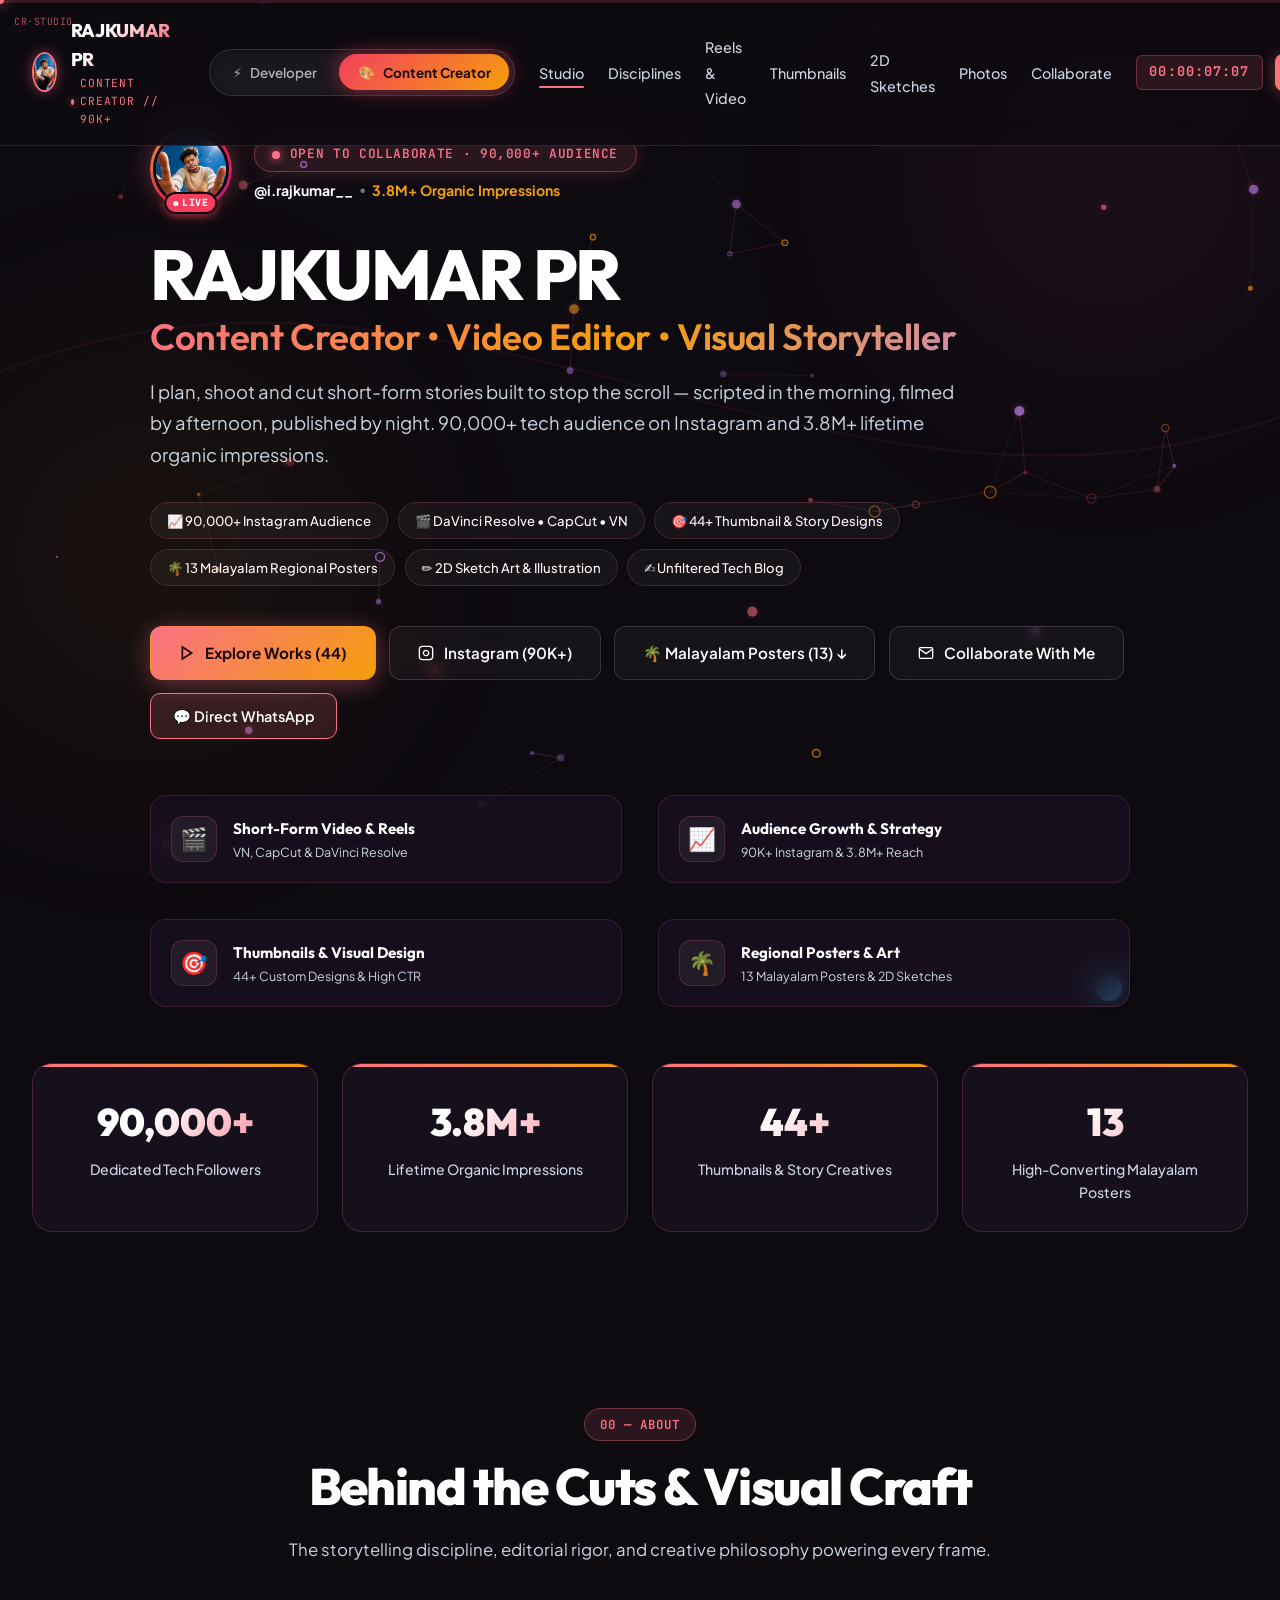
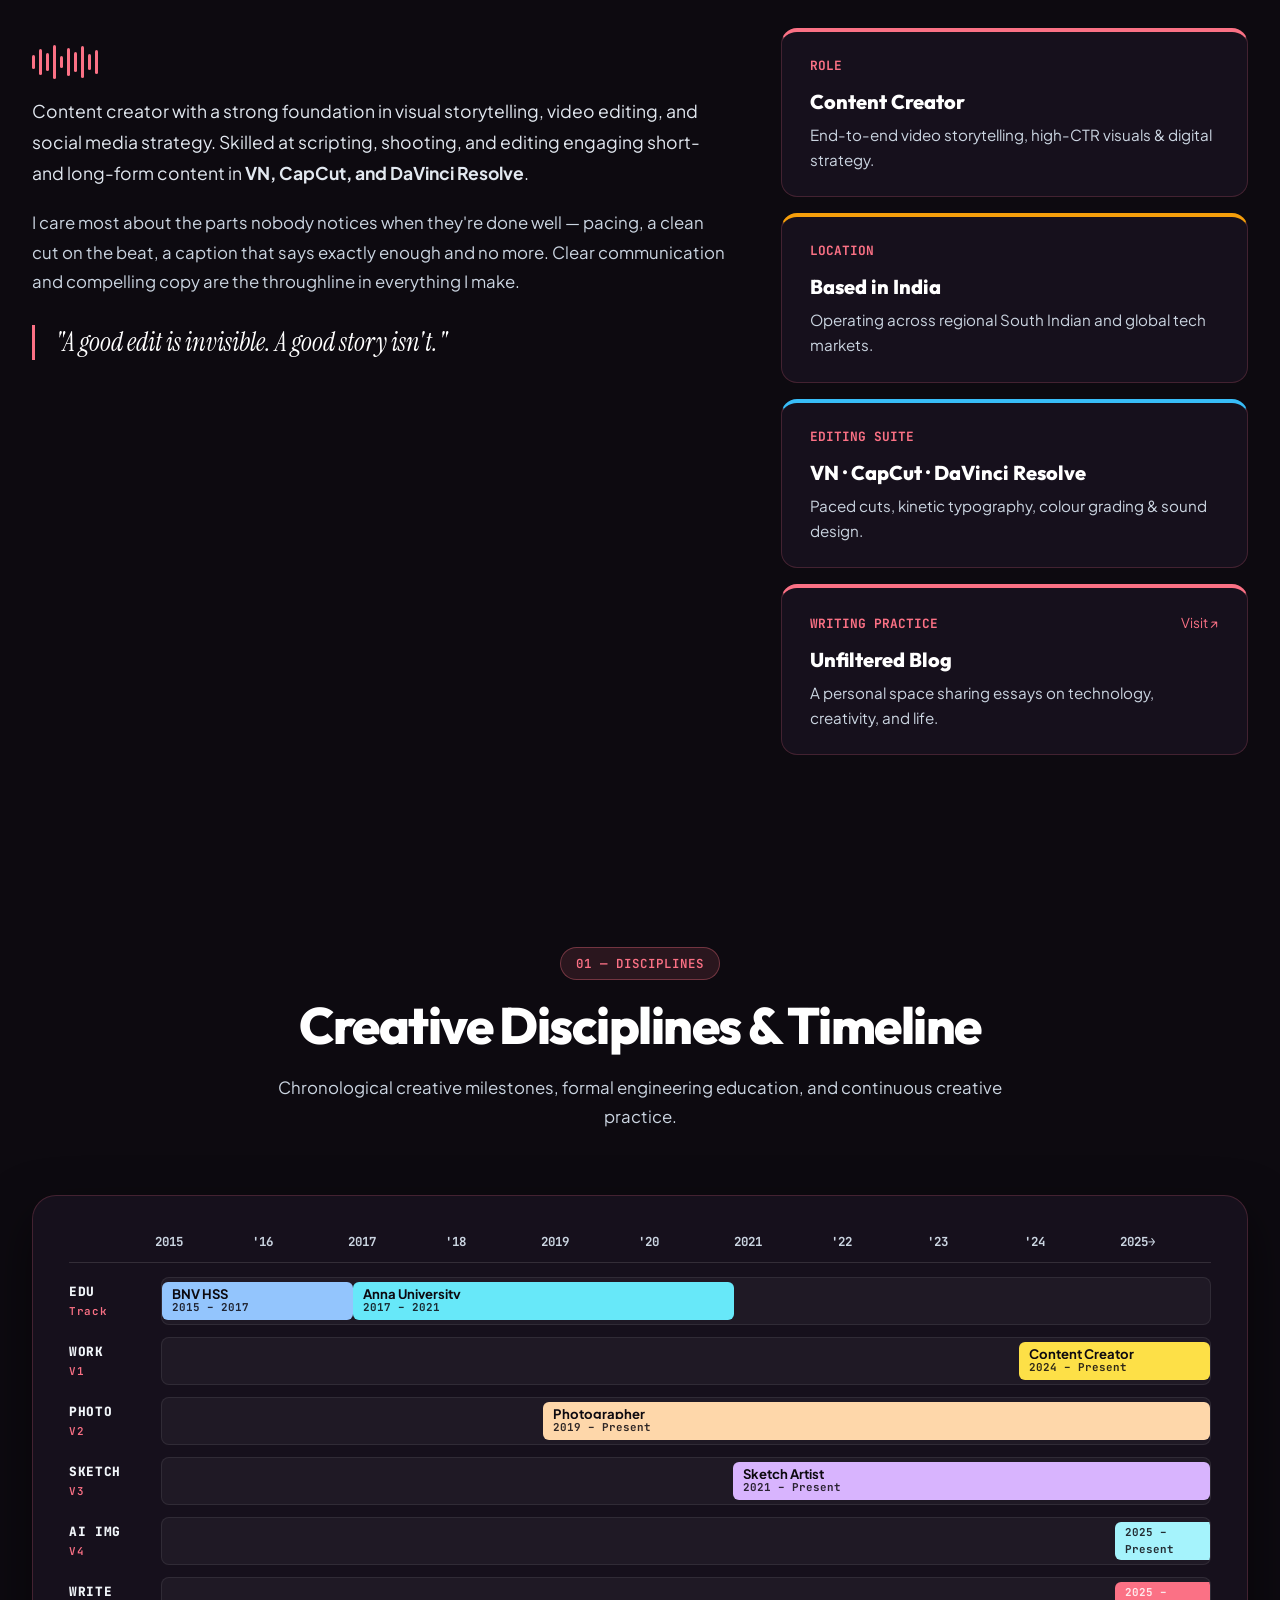
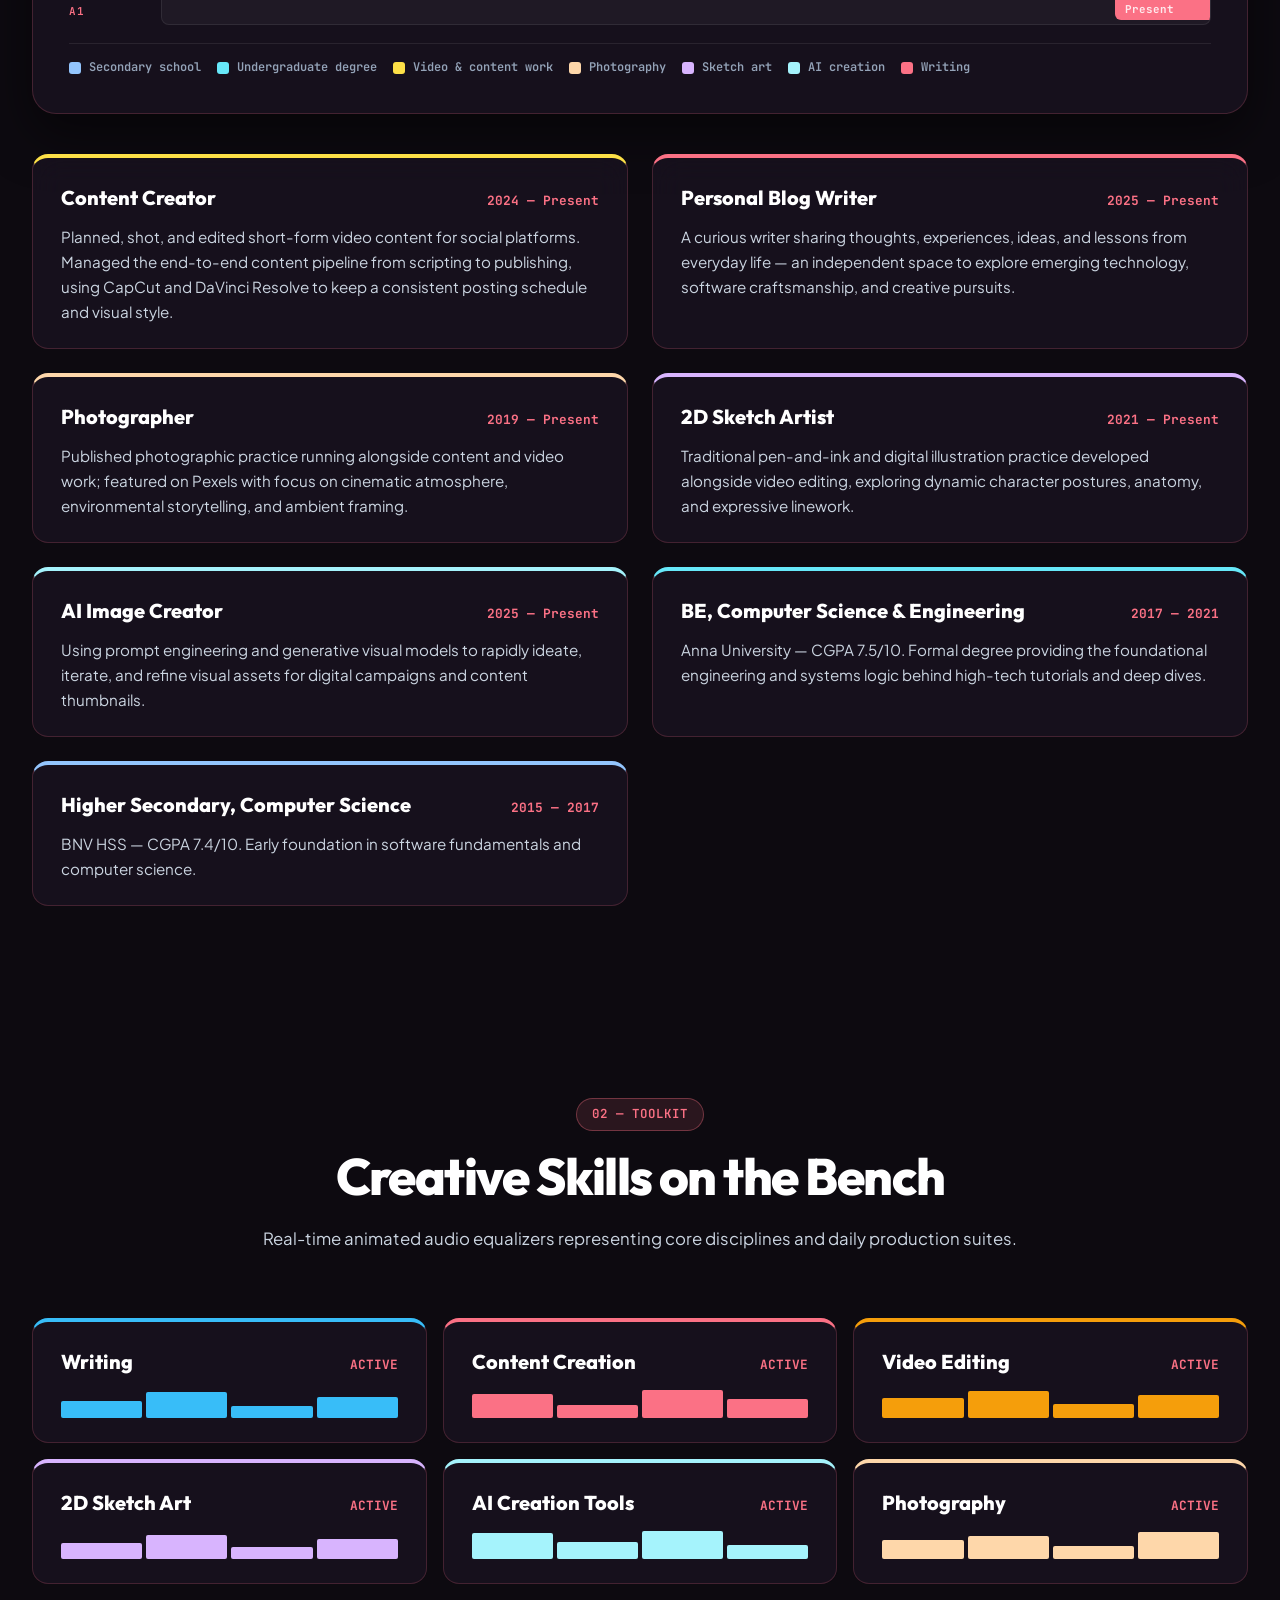
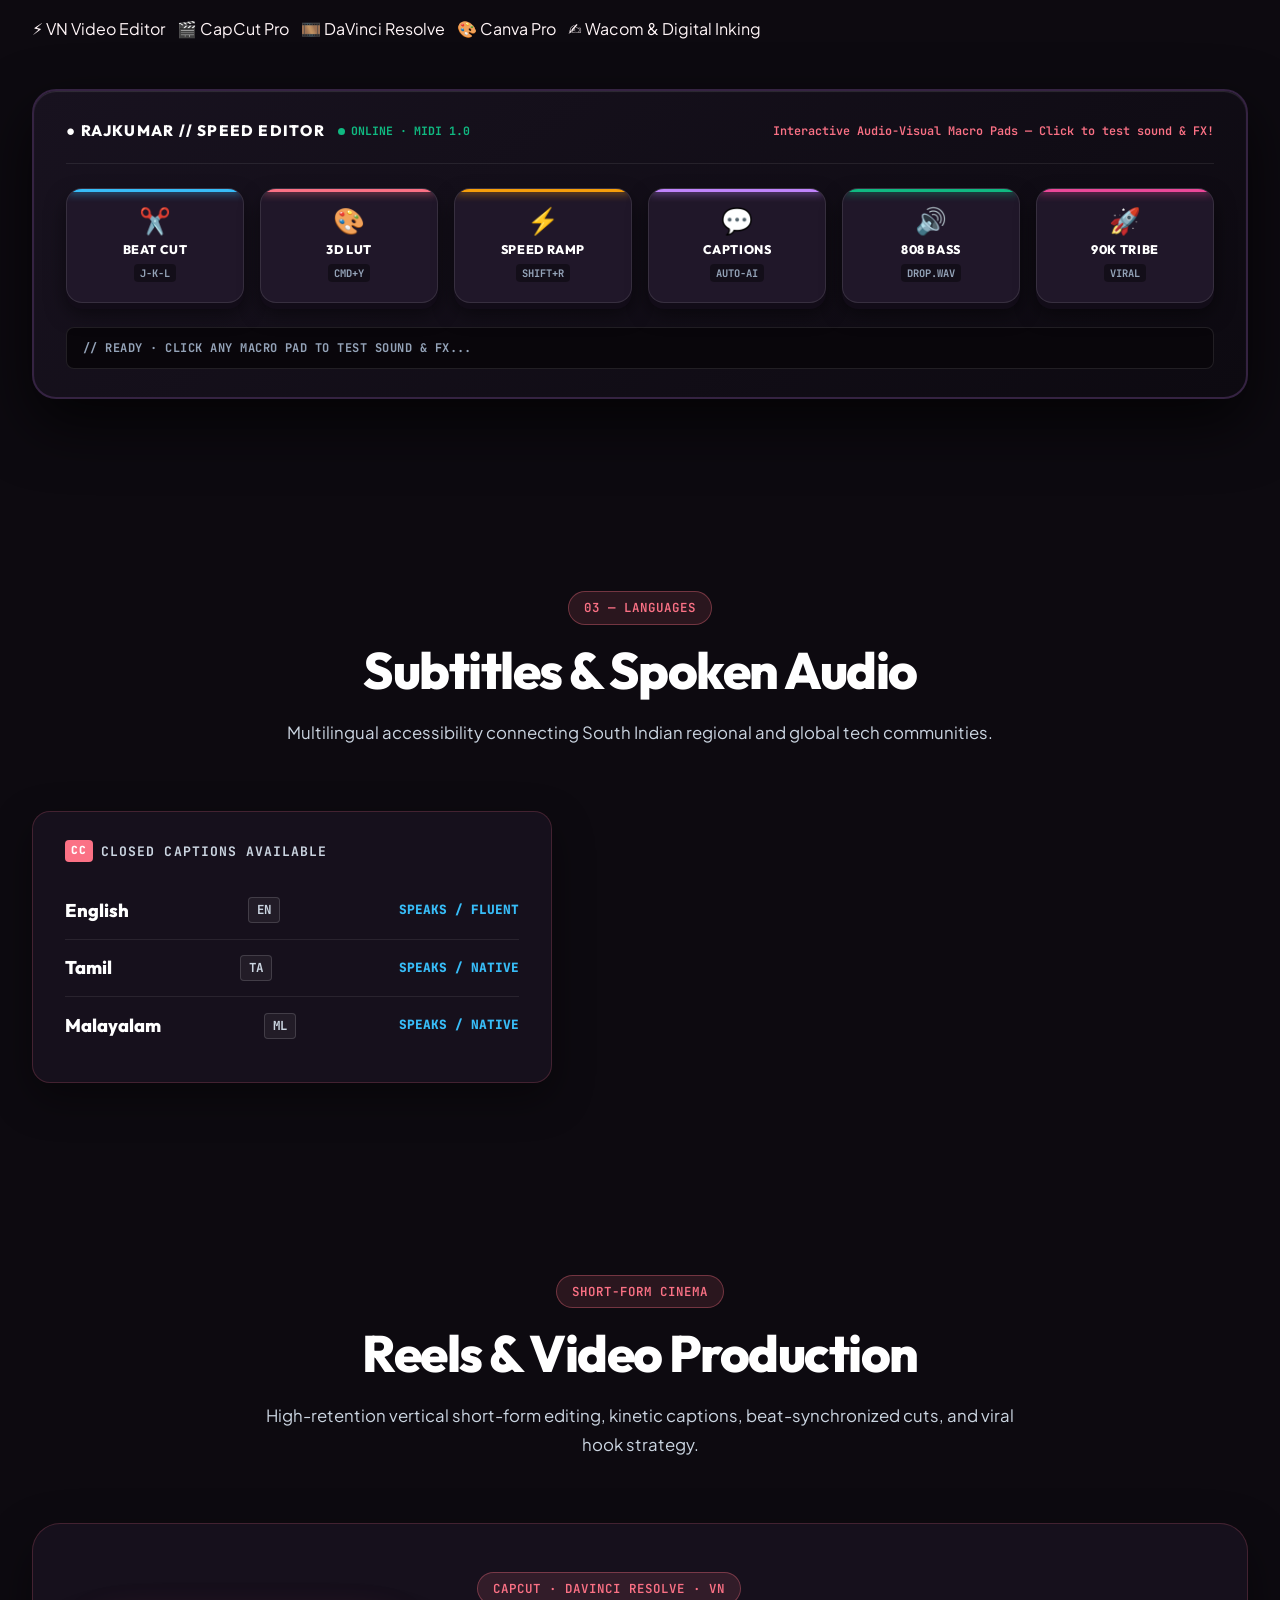
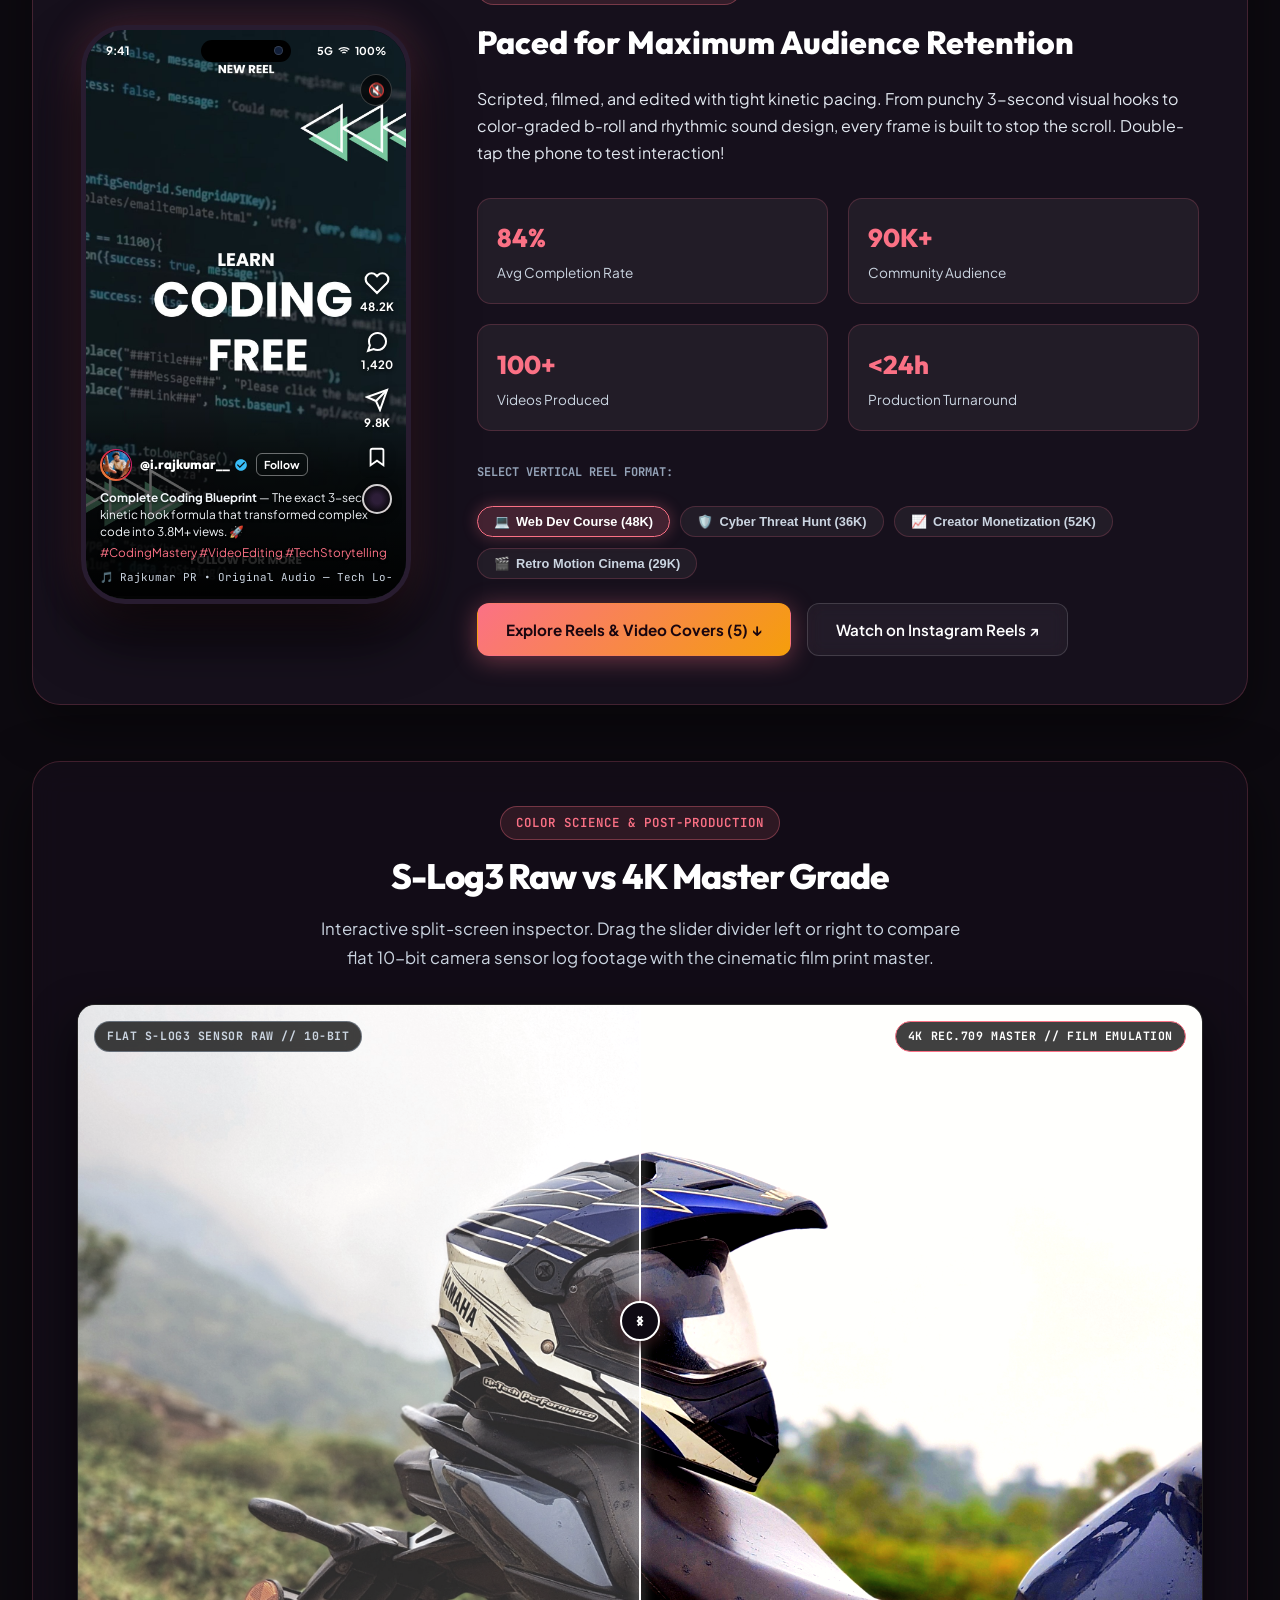
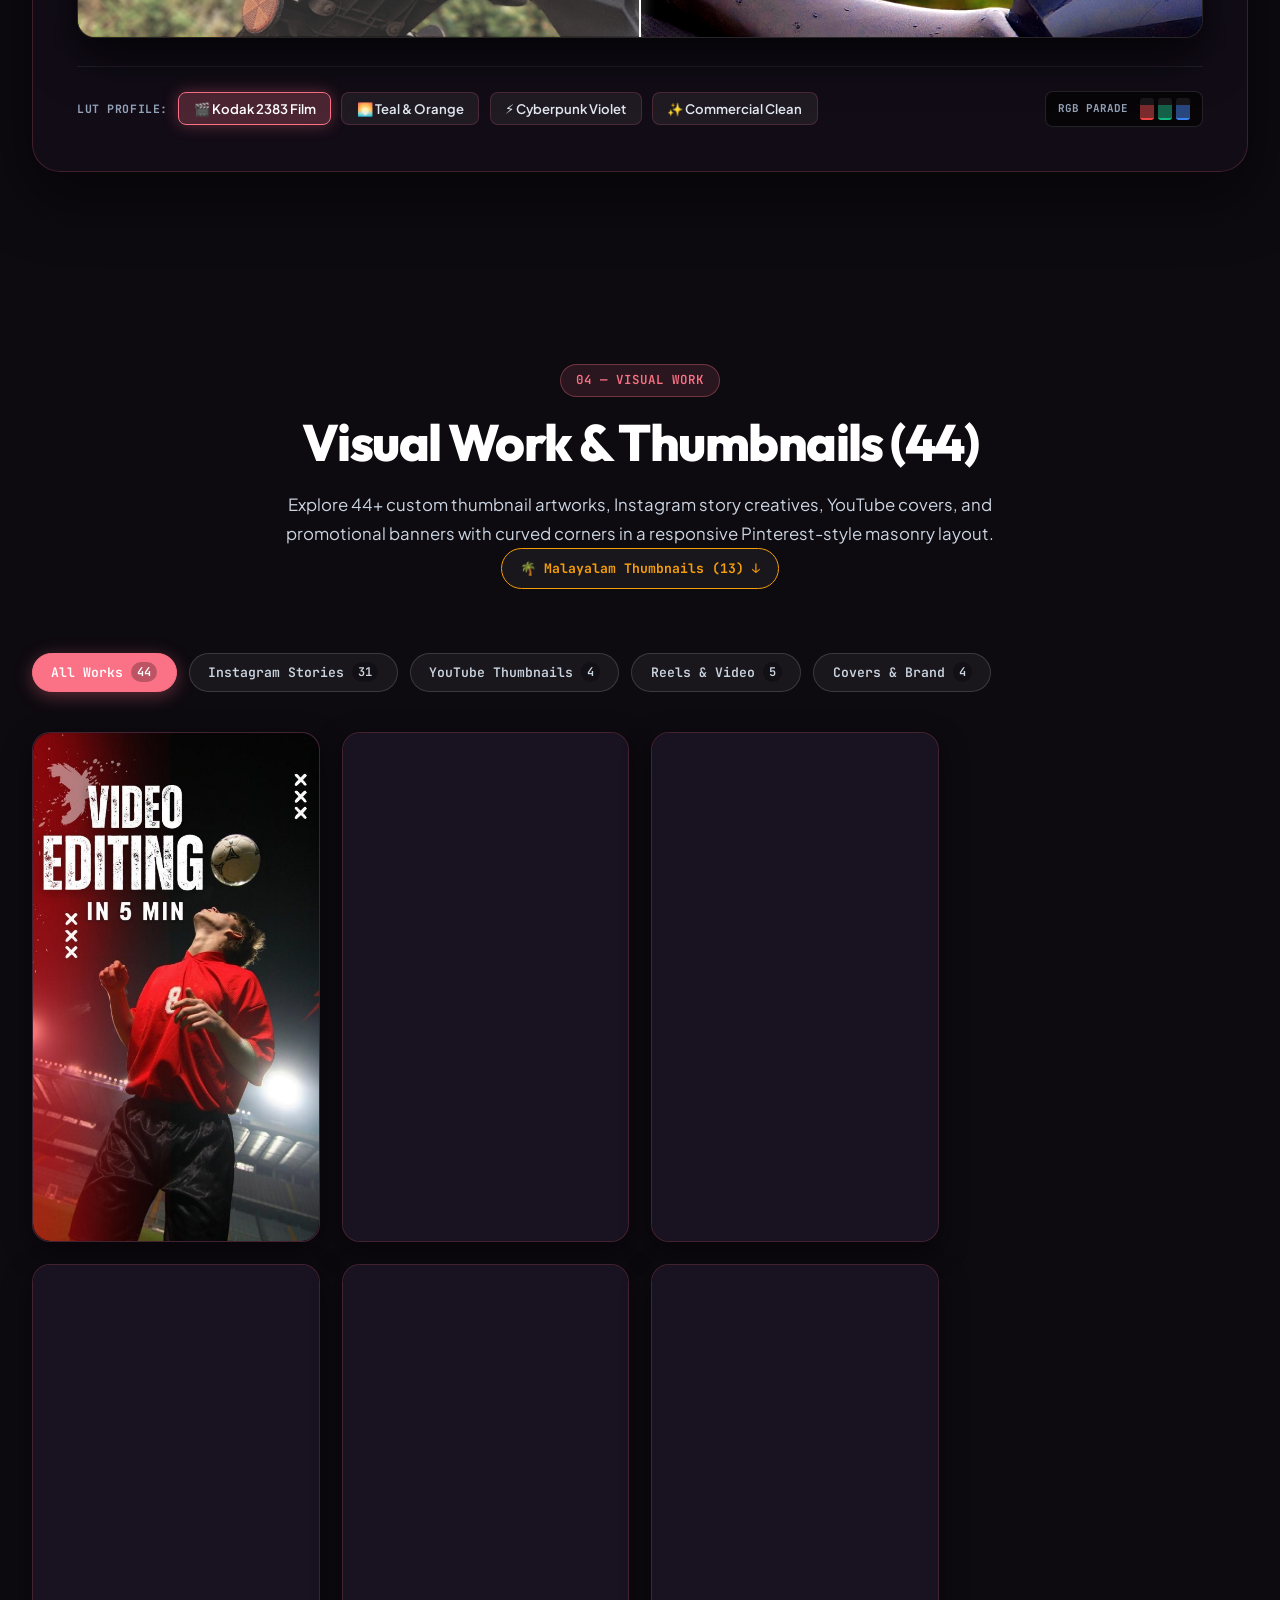
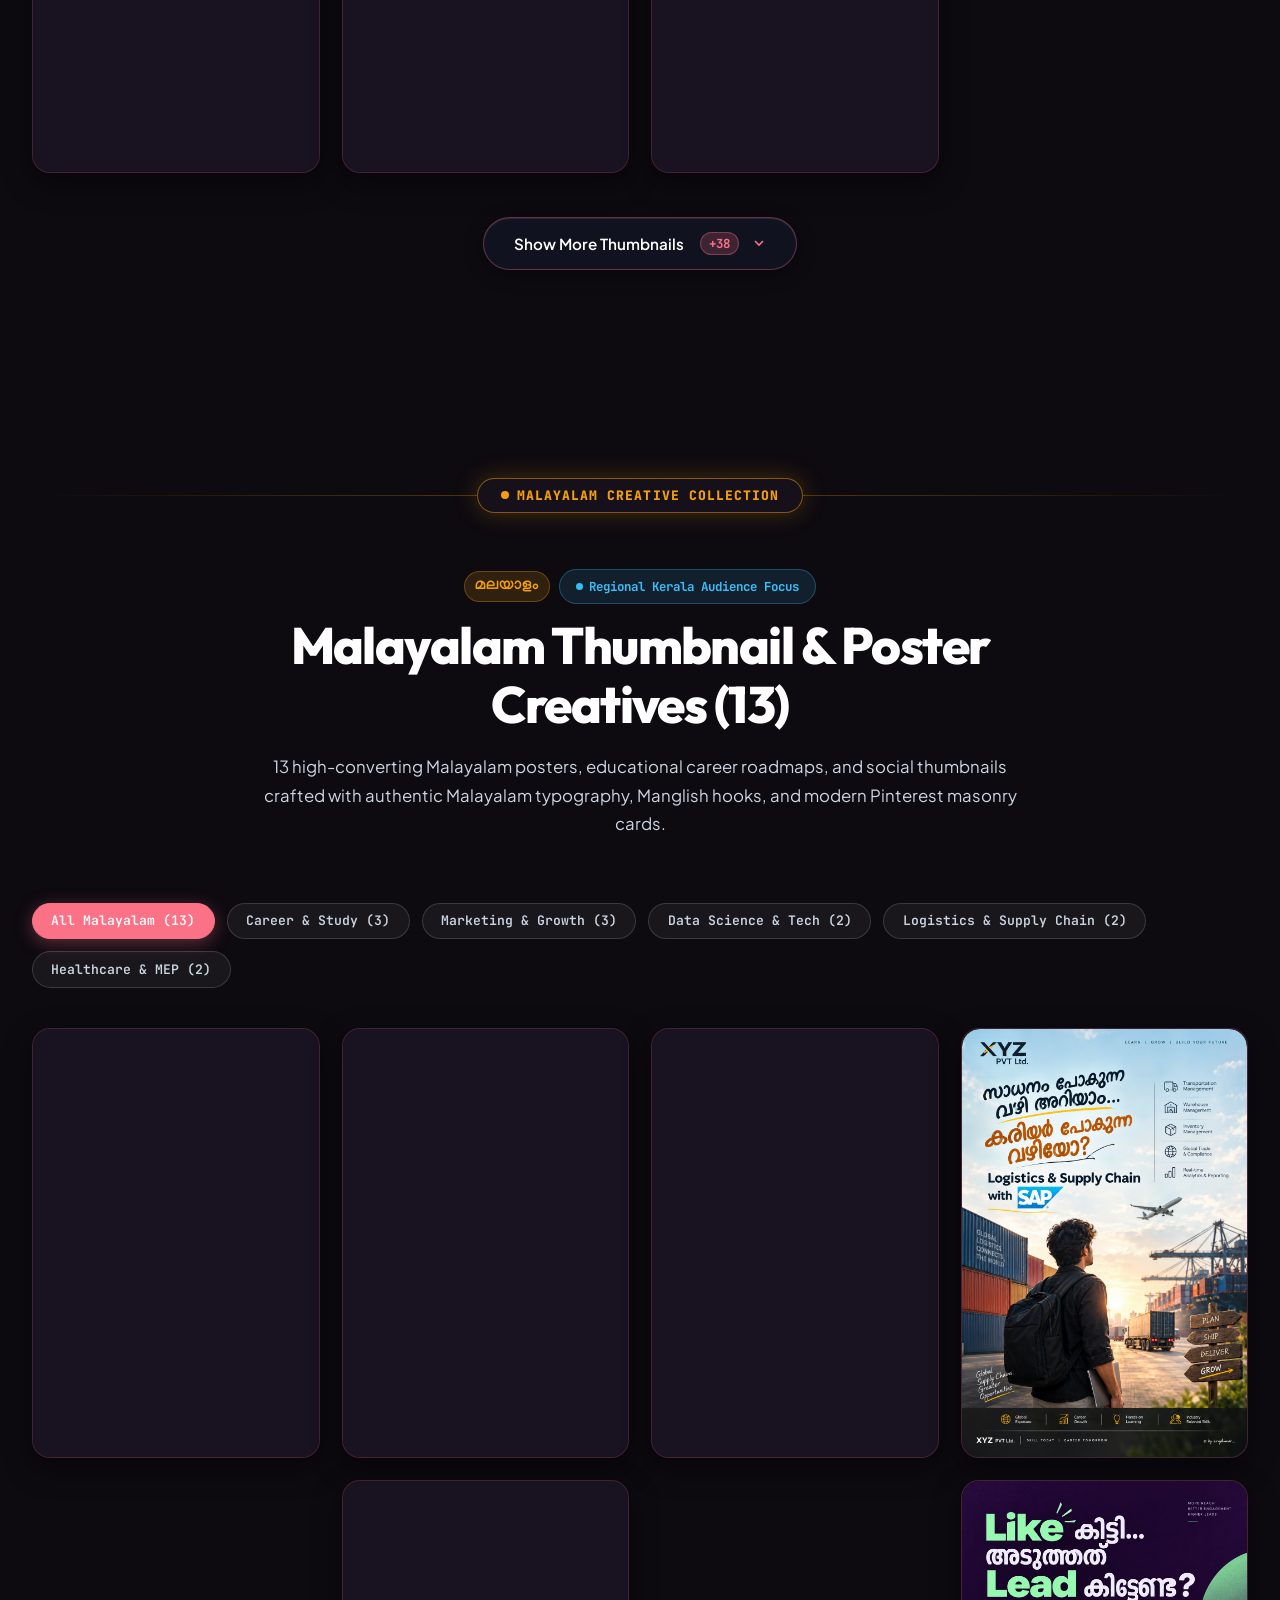
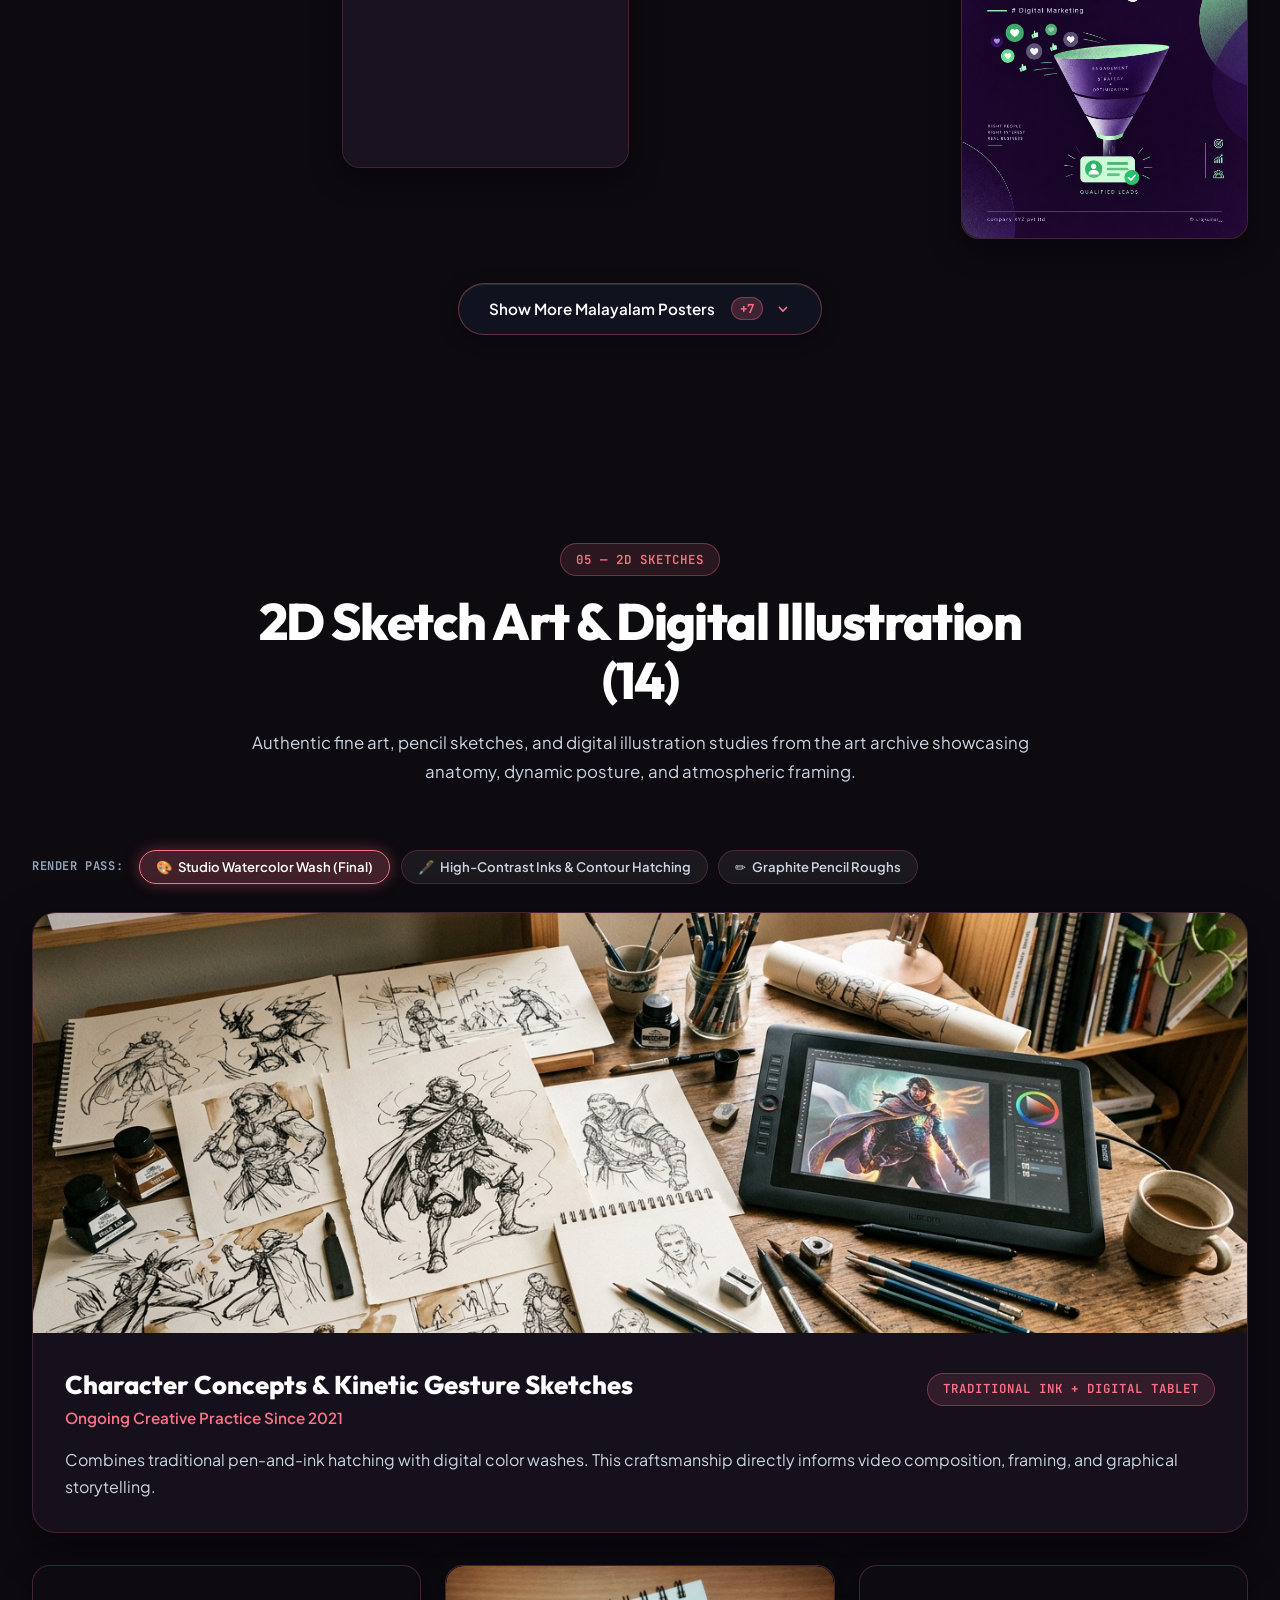
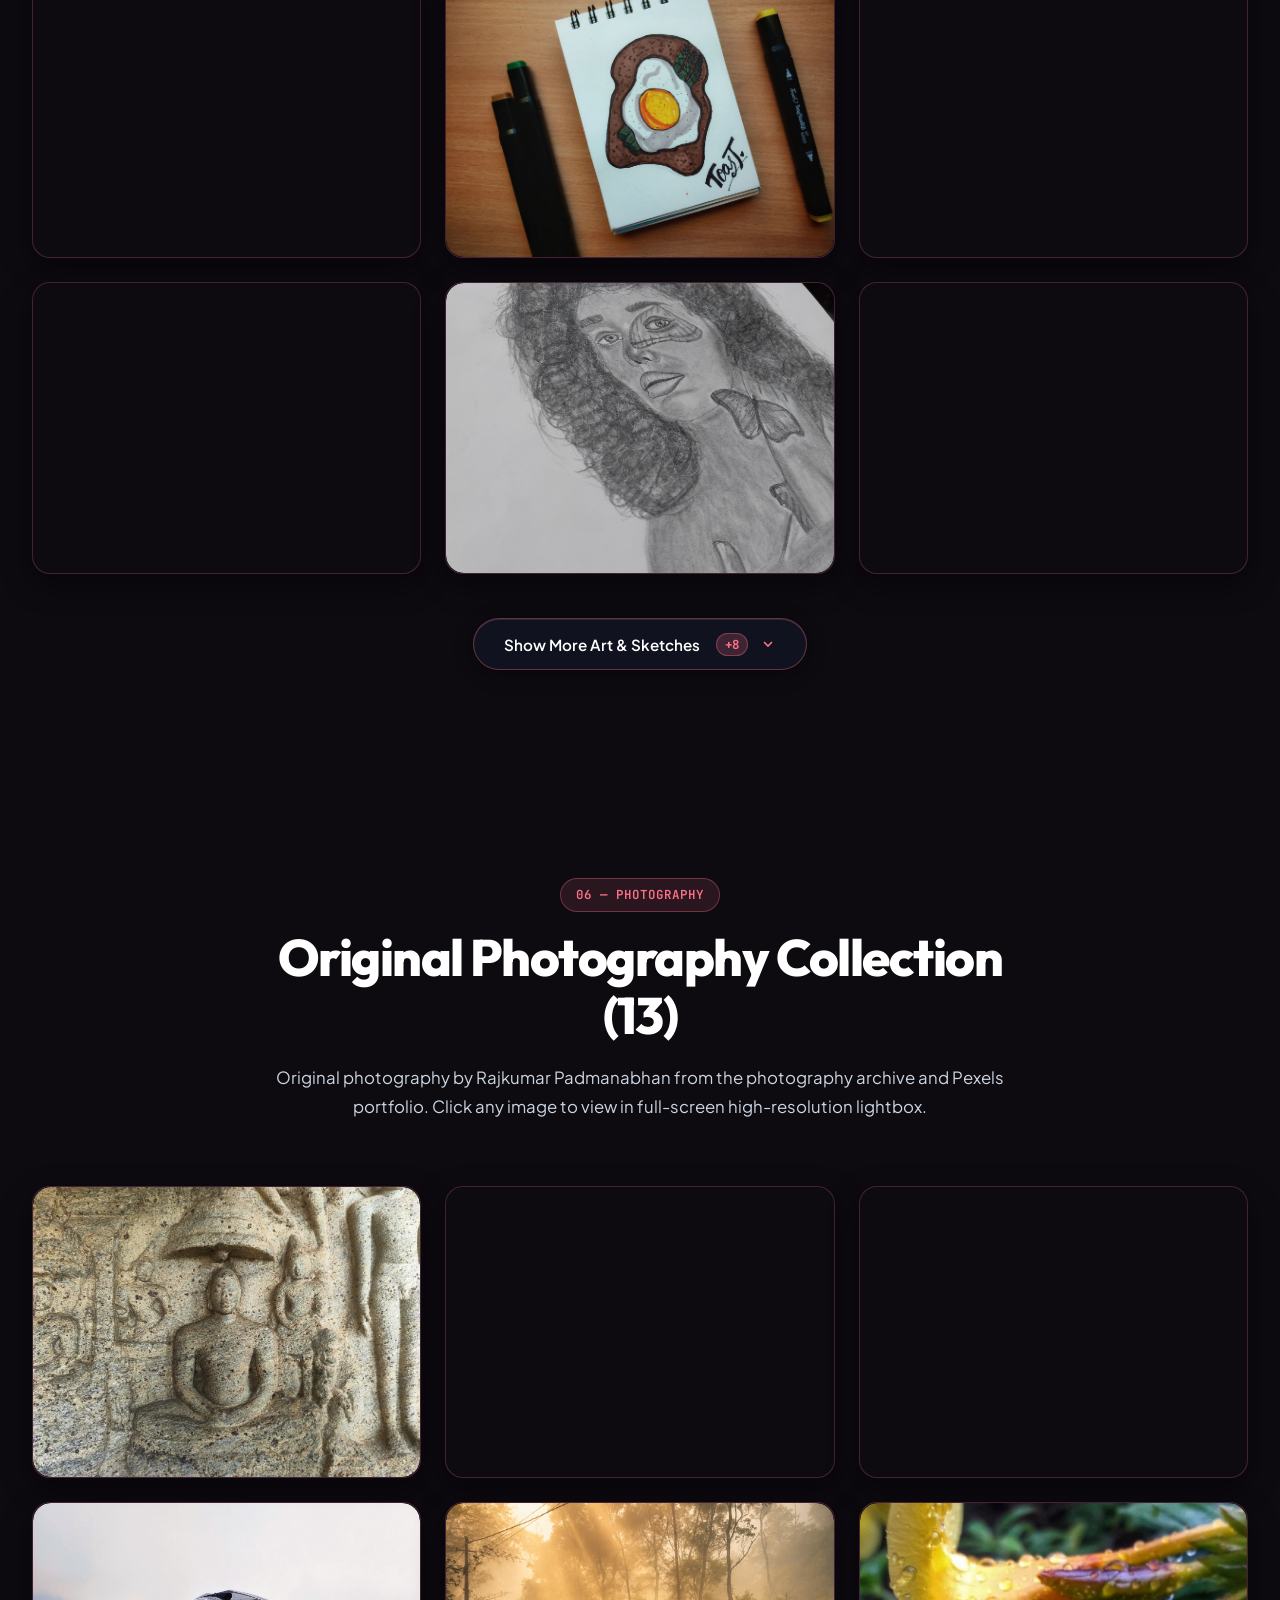
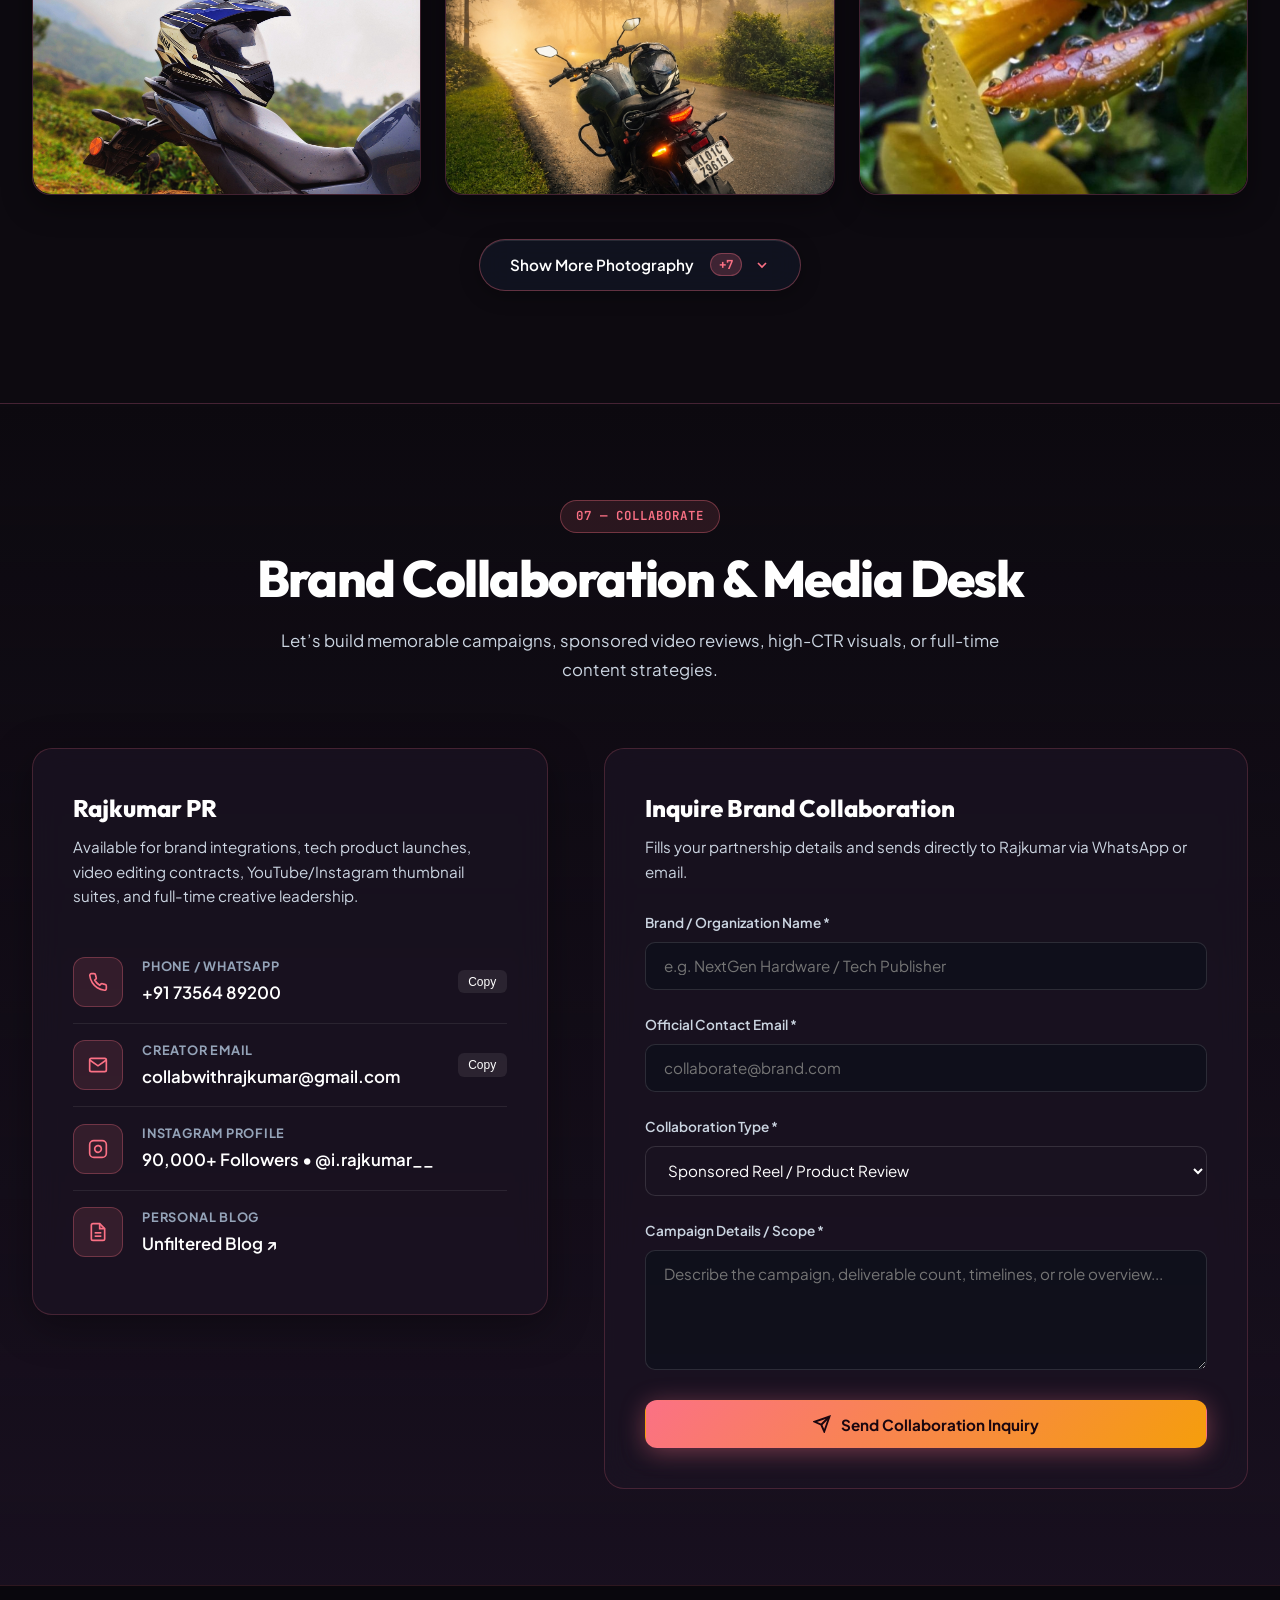
==== commit 01474bf9: "fix(creator): re-align heading, profile name, and profile pic to match software profile architecture" ====
--- a/creator.html
+++ b/creator.html
@@ -83,87 +83,102 @@
     <section class="creator-hero" id="hero">
       <div class="creator-hero-grid">
         <div class="creator-hero-content">
-          <div class="creator-status-badge">
-            <span>🔥 TECH CONTENT CREATOR • 90,000+ AUDIENCE</span>
-          </div>
-
+          <!-- Hero Profile Header with Avatar & Live Ring -->
+          <div class="creator-profile-header">
+            <div class="creator-avatar-wrap">
+              <img src="rajkumar.png" alt="Rajkumar PR — Content Creator" class="creator-hero-avatar" />
+              <span class="avatar-live-badge"><span class="dot"></span>LIVE</span>
+            </div>
+            <div class="creator-profile-meta">
+              <div class="creator-status-pill">
+                <span class="pulse-dot"></span>
+                <span>OPEN TO COLLABORATE · 90,000+ AUDIENCE</span>
+              </div>
+              <div class="creator-handle-row">
+                <span class="handle-name">@i.rajkumar__</span>
+                <span class="verified-badge">
+                  <svg width="14" height="14" viewBox="0 0 24 24" fill="#38bdf8"><path d="M12 2C6.48 2 2 6.48 2 12s4.48 10 10 10 10-4.48 10-10S17.52 2 12 2zm-2 15l-5-5 1.41-1.41L10 14.17l7.59-7.59L19 8l-9 9z"/></svg>
+                </span>
+                <span class="handle-dot">•</span>
+                <span class="handle-stat">3.8M+ Organic Impressions</span>
+              </div>
+            </div>
+          </div>
+
+          <!-- Main Heading & Profile Name (Matching Developer Profile) -->
           <h1>
             RAJKUMAR PR
-            <span class="gradient-text">Visual Storytelling, Video Editing & Growth</span>
+            <span class="highlight-role">Content Creator &bull; Video Editor &bull; Visual Storyteller</span>
           </h1>
 
-          <p class="creator-lead">
-            I plan, shoot and cut short-form stories built to stop the scroll — scripted in the morning, filmed by afternoon, published by night. Proven experience transforming digital technology, software concepts, and visual aesthetics into viral, high-retention media.
+          <p class="creator-hero-lead">
+            I plan, shoot and cut short-form stories built to stop the scroll — scripted in the morning, filmed by afternoon, published by night. 90,000+ tech audience on Instagram and 3.8M+ lifetime organic impressions.
           </p>
 
-          <div class="creator-pill-group">
-            <span class="creator-pill"><span>📈</span> 90,000+ Instagram Community</span>
-            <span class="creator-pill"><span>🎬</span> DaVinci Resolve · CapCut · VN</span>
-            <span class="creator-pill"><span>🎯</span> 44+ Thumbnail & Story Designs</span>
-            <span class="creator-pill"><span>🌴</span> 13 Malayalam Poster Creatives</span>
-            <span class="creator-pill"><span>✏️</span> 2D Sketch Art & Illustration</span>
-            <span class="creator-pill"><span>✍️</span> Unfiltered Tech Blog</span>
-          </div>
-
-          <div class="dev-hero-cta">
-            <a href="#work" class="btn btn-primary">
+          <!-- Core Skills / Creative Tags (Matching Developer Profile Chips) -->
+          <div class="creator-tech-tags">
+            <span class="creator-chip">📈 90,000+ Instagram Audience</span>
+            <span class="creator-chip">🎬 DaVinci Resolve &bull; CapCut &bull; VN</span>
+            <span class="creator-chip">🎯 44+ Thumbnail &amp; Story Designs</span>
+            <span class="creator-chip">🌴 13 Malayalam Regional Posters</span>
+            <span class="creator-chip">✏️ 2D Sketch Art &amp; Illustration</span>
+            <span class="creator-chip">✍️ Unfiltered Tech Blog</span>
+          </div>
+
+          <!-- Hero Action Buttons (Matching Developer Profile CTA Row) -->
+          <div class="creator-hero-cta">
+            <a href="#thumbnails" class="btn btn-primary">
               <svg width="16" height="16" viewBox="0 0 24 24" fill="none" stroke="currentColor" stroke-width="2.5"><polygon points="5 3 19 12 5 21 5 3"/></svg>
               <span>Explore Works (44)</span>
             </a>
-            <a href="#malayalam-thumbnails" class="btn btn-outline">
+            <a href="https://www.instagram.com/i.rajkumar__/" target="_blank" rel="noopener" class="btn btn-outline" style="text-decoration:none;">
+              <svg width="16" height="16" viewBox="0 0 24 24" fill="none" stroke="currentColor" stroke-width="2"><rect x="2" y="2" width="20" height="20" rx="5" ry="5"/><path d="M16 11.37A4 4 0 1 1 12.63 8 4 4 0 0 1 16 11.37z"/><line x1="17.5" y1="6.5" x2="17.51" y2="6.5"/></svg>
+              <span>Instagram (90K+)</span>
+            </a>
+            <a href="#malayalam-thumbnails" class="btn btn-outline" style="text-decoration:none;">
               <span>🌴 Malayalam Posters (13) ↓</span>
             </a>
-            <a href="https://www.instagram.com/i.rajkumar__/" target="_blank" class="btn btn-outline" style="border-color:#fb7185; color:#fff;">
-              <span>Connect on Instagram ↗</span>
+            <a href="#contact" class="btn btn-outline" style="text-decoration:none;">
+              <svg width="16" height="16" viewBox="0 0 24 24" fill="none" stroke="currentColor" stroke-width="2"><path d="M4 4h16c1.1 0 2 .9 2 2v12c0 1.1-.9 2-2 2H4c-1.1 0-2-.9-2-2V6c0-1.1.9-2 2-2z"/><polyline points="22,6 12,13 2,6"/></svg>
+              <span>Collaborate With Me</span>
             </a>
-            <a href="https://wa.me/917356489200?text=Hi%20Rajkumar,%20I%20reviewed%20your%20Content%20Creator%20portfolio%20and%20would%20love%20to%20discuss%20a%20collaboration." target="_blank" class="btn" style="background:rgba(251,113,133,0.15); border:1px solid var(--creator-primary); color:#fff;">
+            <a href="https://wa.me/917356489200?text=Hi%20Rajkumar,%20I%20reviewed%20your%20content%20creator%20portfolio%20and%20would%20like%20to%20discuss%20a%20collaboration." target="_blank" rel="noopener" class="btn btn-creator-accent">
               <span>💬 Direct WhatsApp</span>
             </a>
           </div>
-        </div>
-
-        <!-- Hero Film Viewfinder Frame with Camera OSD HUD -->
-        <div class="hero-frame-container" id="cameraViewfinder" title="Click anywhere to snap a 4K studio frame!">
-          <img src="rajkumar.png" alt="Rajkumar PR reaching toward the camera lens, shot from a low angle against a bright blue sky" id="cameraSubjectImg" />
-          
-          <!-- Camera Reticles & Focus Tracking Box -->
-          <div class="brackets"><span class="tl"></span><span class="tr"></span><span class="bl"></span><span class="br"></span></div>
-          <div class="camera-focus-reticle" id="cameraFocusReticle"><span class="crosshair">+</span></div>
-
-          <!-- Top OSD Status Bar -->
-          <div class="camera-hud-top">
-            <div class="frame-badge"><span class="dot"></span>REC · 4K DCI</div>
-            <div class="camera-telemetry-pill">
-              <span class="hud-item">24.00 FPS</span>
-              <span class="hud-item">1/50s</span>
-              <span class="hud-item">ISO 800</span>
-              <span class="hud-item">F/1.8</span>
-              <span class="hud-item">5600K</span>
-            </div>
-            <div class="camera-battery-pill">
-              <span class="batt-icon">▮▮▮▯</span> 88%
-            </div>
-          </div>
-
-          <!-- Dual VU Audio Meters -->
-          <div class="camera-vu-meters">
-            <div class="vu-channel"><span class="vu-label">L</span><div class="vu-bar"><i class="vu-level l"></i></div></div>
-            <div class="vu-channel"><span class="vu-label">R</span><div class="vu-bar"><i class="vu-level r"></i></div></div>
-          </div>
-
-          <!-- Shutter Flash Overlay Effect -->
-          <div class="camera-shutter-flash" id="cameraShutterFlash"></div>
-
-          <!-- Bottom Timecode & Snap Trigger -->
-          <div class="frame-scrub">
-            <div class="bar"><i></i></div>
-            <div class="meta">
-              <span id="heroCameraTc">00:00:04:12</span>
-              <button type="button" class="btn-camera-snap" id="btnSnapPhoto">
-                <svg width="14" height="14" viewBox="0 0 24 24" fill="none" stroke="currentColor" stroke-width="2.5"><circle cx="12" cy="12" r="10"/><circle cx="12" cy="12" r="3"/></svg>
-                <span>Snap 4K Frame</span>
-              </button>
-              <span>SHOT ON SENSOR // LOG</span>
+
+          <!-- 4 CREATIVE ARCHITECTURE PILLARS (Matching Software Profile 4 Pillars Grid) -->
+          <div class="creator-pillars-grid">
+            <div class="creator-pillar-card">
+              <div class="pillar-icon-box">🎬</div>
+              <div class="pillar-info">
+                <h4>Short-Form Video &amp; Reels</h4>
+                <p>VN, CapCut &amp; DaVinci Resolve</p>
+              </div>
+            </div>
+
+            <div class="creator-pillar-card">
+              <div class="pillar-icon-box">📈</div>
+              <div class="pillar-info">
+                <h4>Audience Growth &amp; Strategy</h4>
+                <p>90K+ Instagram &amp; 3.8M+ Reach</p>
+              </div>
+            </div>
+
+            <div class="creator-pillar-card">
+              <div class="pillar-icon-box">🎯</div>
+              <div class="pillar-info">
+                <h4>Thumbnails &amp; Visual Design</h4>
+                <p>44+ Custom Designs &amp; High CTR</p>
+              </div>
+            </div>
+
+            <div class="creator-pillar-card">
+              <div class="pillar-icon-box">🌴</div>
+              <div class="pillar-info">
+                <h4>Regional Posters &amp; Art</h4>
+                <p>13 Malayalam Posters &amp; 2D Sketches</p>
+              </div>
             </div>
           </div>
         </div>
--- a/css/creator.css
+++ b/css/creator.css
@@ -14,86 +14,297 @@
 }
 
 .creator-hero-grid {
-  display: grid;
-  grid-template-columns: 1.15fr 0.85fr;
-  gap: 4rem;
-  align-items: center;
-  max-width: 1360px;
+  display: block;
+  max-width: 980px;
   margin: 0 auto;
   width: 100%;
 }
 
-.creator-status-badge {
+.creator-hero-content {
+  position: relative;
+  z-index: 10;
+}
+
+/* Creator Profile Header with Avatar & Live Ring */
+.creator-profile-header {
+  display: flex;
+  align-items: center;
+  gap: 1.35rem;
+  margin-bottom: 1.75rem;
+  flex-wrap: wrap;
+}
+
+.creator-avatar-wrap {
+  position: relative;
+  width: 82px;
+  height: 82px;
+  border-radius: 50%;
+  padding: 3px;
+  background: linear-gradient(135deg, #f09433 0%, #e6683c 25%, #dc2743 50%, #cc2366 75%, #bc1888 100%);
+  box-shadow: 0 0 25px rgba(251, 113, 133, 0.4), 0 8px 20px rgba(0, 0, 0, 0.6);
+  flex-shrink: 0;
+  transition: transform 0.3s cubic-bezier(0.16, 1, 0.3, 1);
+}
+
+.creator-avatar-wrap:hover {
+  transform: scale(1.06);
+}
+
+.creator-hero-avatar {
+  width: 100%;
+  height: 100%;
+  border-radius: 50%;
+  object-fit: cover;
+  object-position: top;
+  border: 3px solid #0d0a10;
+  display: block;
+}
+
+.avatar-live-badge {
+  position: absolute;
+  bottom: -4px;
+  left: 50%;
+  transform: translateX(-50%);
+  background: #f43f5e;
+  color: #fff;
+  font-family: var(--font-mono);
+  font-size: 0.62rem;
+  font-weight: 800;
+  padding: 1px 7px;
+  border-radius: 999px;
+  border: 2px solid #0d0a10;
+  letter-spacing: 0.06em;
+  display: flex;
+  align-items: center;
+  gap: 4px;
+  box-shadow: 0 2px 8px rgba(244, 63, 94, 0.6);
+}
+
+.avatar-live-badge .dot {
+  width: 5px;
+  height: 5px;
+  background: #fff;
+  border-radius: 50%;
+  animation: pulseBeacon 1.2s infinite;
+}
+
+.creator-profile-meta {
+  display: flex;
+  flex-direction: column;
+  gap: 0.4rem;
+}
+
+.creator-status-pill {
   display: inline-flex;
   align-items: center;
   gap: 0.6rem;
-  padding: 0.45rem 1.15rem;
+  padding: 0.4rem 1.1rem;
   border-radius: 999px;
   background: rgba(251, 113, 133, 0.12);
   border: 1px solid rgba(251, 113, 133, 0.35);
   color: var(--creator-primary);
+  font-family: var(--font-mono);
+  font-size: 0.8rem;
+  font-weight: 600;
+  letter-spacing: 0.05em;
+  box-shadow: 0 0 20px rgba(251, 113, 133, 0.2);
+  width: fit-content;
+}
+
+.creator-status-pill .pulse-dot {
+  width: 8px;
+  height: 8px;
+  background: var(--creator-primary);
+  border-radius: 50%;
+  box-shadow: 0 0 10px var(--creator-primary);
+  animation: pulseBeacon 1.8s infinite;
+}
+
+.creator-handle-row {
+  display: flex;
+  align-items: center;
+  gap: 6px;
   font-family: var(--font-sans);
-  font-size: 0.82rem;
-  font-weight: 700;
-  letter-spacing: 0.05em;
-  margin-bottom: 1.75rem;
-  box-shadow: 0 0 25px rgba(251, 113, 133, 0.25);
-}
-
+  font-size: 0.88rem;
+  font-weight: 600;
+  color: #e2e8f0;
+}
+
+.creator-handle-row .handle-name {
+  color: #fff;
+  font-weight: 700;
+}
+
+.creator-handle-row .verified-badge {
+  display: inline-flex;
+  color: #38bdf8;
+}
+
+.creator-handle-row .handle-dot {
+  color: #64748b;
+  font-size: 0.75rem;
+}
+
+.creator-handle-row .handle-stat {
+  color: var(--creator-secondary);
+  font-weight: 700;
+}
+
+/* Heading: RAJKUMAR PR + Highlight Role (Exact match with software profile) */
 .creator-hero h1 {
   font-family: var(--font-heading);
   font-size: clamp(2.8rem, 5.5vw, 4.8rem);
-  font-weight: 900;
+  font-weight: 800;
   line-height: 1.05;
   letter-spacing: -0.035em;
   color: #fff;
   margin-bottom: 1.25rem;
 }
 
-.creator-hero h1 .gradient-text {
+.creator-hero h1 .highlight-role {
   display: block;
   font-size: 0.52em;
-  font-weight: 700;
-  background: linear-gradient(135deg, #fb7185 0%, #f59e0b 50%, #c084fc 100%);
+  font-weight: 600;
+  letter-spacing: -0.01em;
+  background: linear-gradient(135deg, var(--creator-primary) 0%, #f59e0b 50%, var(--creator-purple) 100%);
   -webkit-background-clip: text;
   -webkit-text-fill-color: transparent;
-  margin-top: 0.4rem;
-}
-
-.creator-lead {
+  margin-top: 0.35rem;
+}
+
+.creator-hero-lead {
   font-size: 1.15rem;
   color: var(--creator-text-muted);
-  line-height: 1.75;
+  line-height: 1.7;
   margin-bottom: 2rem;
-  max-width: 620px;
-}
-
-.creator-pill-group {
+  max-width: 820px;
+}
+
+/* Tags Row (matching dev-tech-tags) */
+.creator-tech-tags {
   display: flex;
   flex-wrap: wrap;
-  gap: 0.65rem;
+  gap: 0.6rem;
   margin-bottom: 2.5rem;
 }
 
-.creator-pill {
-  padding: 0.4rem 0.95rem;
-  background: rgba(255, 255, 255, 0.06);
+.creator-chip {
+  padding: 0.45rem 1rem;
+  background: rgba(255, 255, 255, 0.04);
   border: 1px solid rgba(251, 113, 133, 0.2);
   border-radius: 999px;
   font-size: 0.82rem;
-  font-weight: 600;
-  color: #fff;
-  display: flex;
-  align-items: center;
-  gap: 0.4rem;
+  font-weight: 500;
+  color: var(--creator-text);
+  display: flex;
+  align-items: center;
+  gap: 0.45rem;
   transition: all var(--transition-fast);
 }
 
-.creator-pill:hover {
-  background: rgba(251, 113, 133, 0.18);
+.creator-chip:hover {
+  background: rgba(251, 113, 133, 0.16);
   border-color: var(--creator-primary);
   transform: translateY(-2px);
-  box-shadow: 0 5px 15px rgba(251, 113, 133, 0.3);
+  box-shadow: 0 4px 12px rgba(251, 113, 133, 0.25);
+}
+
+/* CTA Row (matching dev-hero-cta) */
+.creator-hero-cta {
+  display: flex;
+  flex-wrap: wrap;
+  gap: 0.85rem;
+  align-items: center;
+}
+
+.btn-creator-accent {
+  background: rgba(251, 113, 133, 0.15);
+  border: 1px solid var(--creator-primary);
+  color: #fff;
+  padding: 0.65rem 1.35rem;
+  border-radius: 10px;
+  font-family: var(--font-sans);
+  font-size: 0.9rem;
+  font-weight: 600;
+  cursor: pointer;
+  display: inline-flex;
+  align-items: center;
+  gap: 0.5rem;
+  transition: all var(--transition-fast);
+  text-decoration: none;
+}
+
+.btn-creator-accent:hover {
+  background: var(--creator-primary);
+  color: #fff;
+  transform: translateY(-2px);
+  box-shadow: 0 8px 25px rgba(251, 113, 133, 0.4);
+}
+
+/* 4 CREATIVE KEY PILLARS (Matching Software Profile 4 Pillars Grid) */
+.creator-pillars-grid {
+  display: grid;
+  grid-template-columns: repeat(4, 1fr);
+  gap: 1.25rem;
+  margin-top: 3.5rem;
+}
+
+@media (max-width: 900px) {
+  .creator-pillars-grid {
+    grid-template-columns: repeat(2, 1fr);
+  }
+}
+
+@media (max-width: 500px) {
+  .creator-pillars-grid {
+    grid-template-columns: 1fr;
+  }
+}
+
+.creator-pillar-card {
+  background: rgba(28, 18, 36, 0.65);
+  backdrop-filter: blur(16px);
+  border: 1px solid rgba(251, 113, 133, 0.16);
+  border-radius: 16px;
+  padding: 1.25rem;
+  display: flex;
+  align-items: center;
+  gap: 1rem;
+  transition: all 0.3s cubic-bezier(0.16, 1, 0.3, 1);
+}
+
+.creator-pillar-card:hover {
+  transform: translateY(-4px);
+  border-color: rgba(251, 113, 133, 0.45);
+  background: rgba(45, 26, 58, 0.85);
+  box-shadow: 0 10px 25px rgba(0, 0, 0, 0.5), 0 0 20px rgba(251, 113, 133, 0.25);
+}
+
+.creator-pillar-card .pillar-icon-box {
+  width: 46px;
+  height: 46px;
+  border-radius: 12px;
+  background: rgba(255, 255, 255, 0.05);
+  display: flex;
+  align-items: center;
+  justify-content: center;
+  font-size: 1.4rem;
+  flex-shrink: 0;
+  border: 1px solid rgba(251, 113, 133, 0.2);
+}
+
+.creator-pillar-card .pillar-info h4 {
+  font-family: var(--font-heading);
+  font-size: 0.95rem;
+  font-weight: 700;
+  color: #fff;
+  margin-bottom: 0.2rem;
+}
+
+.creator-pillar-card .pillar-info p {
+  font-size: 0.78rem;
+  color: #cbd5e1;
+  line-height: 1.4;
 }
 
 /* Creator Profile Studio Card */
